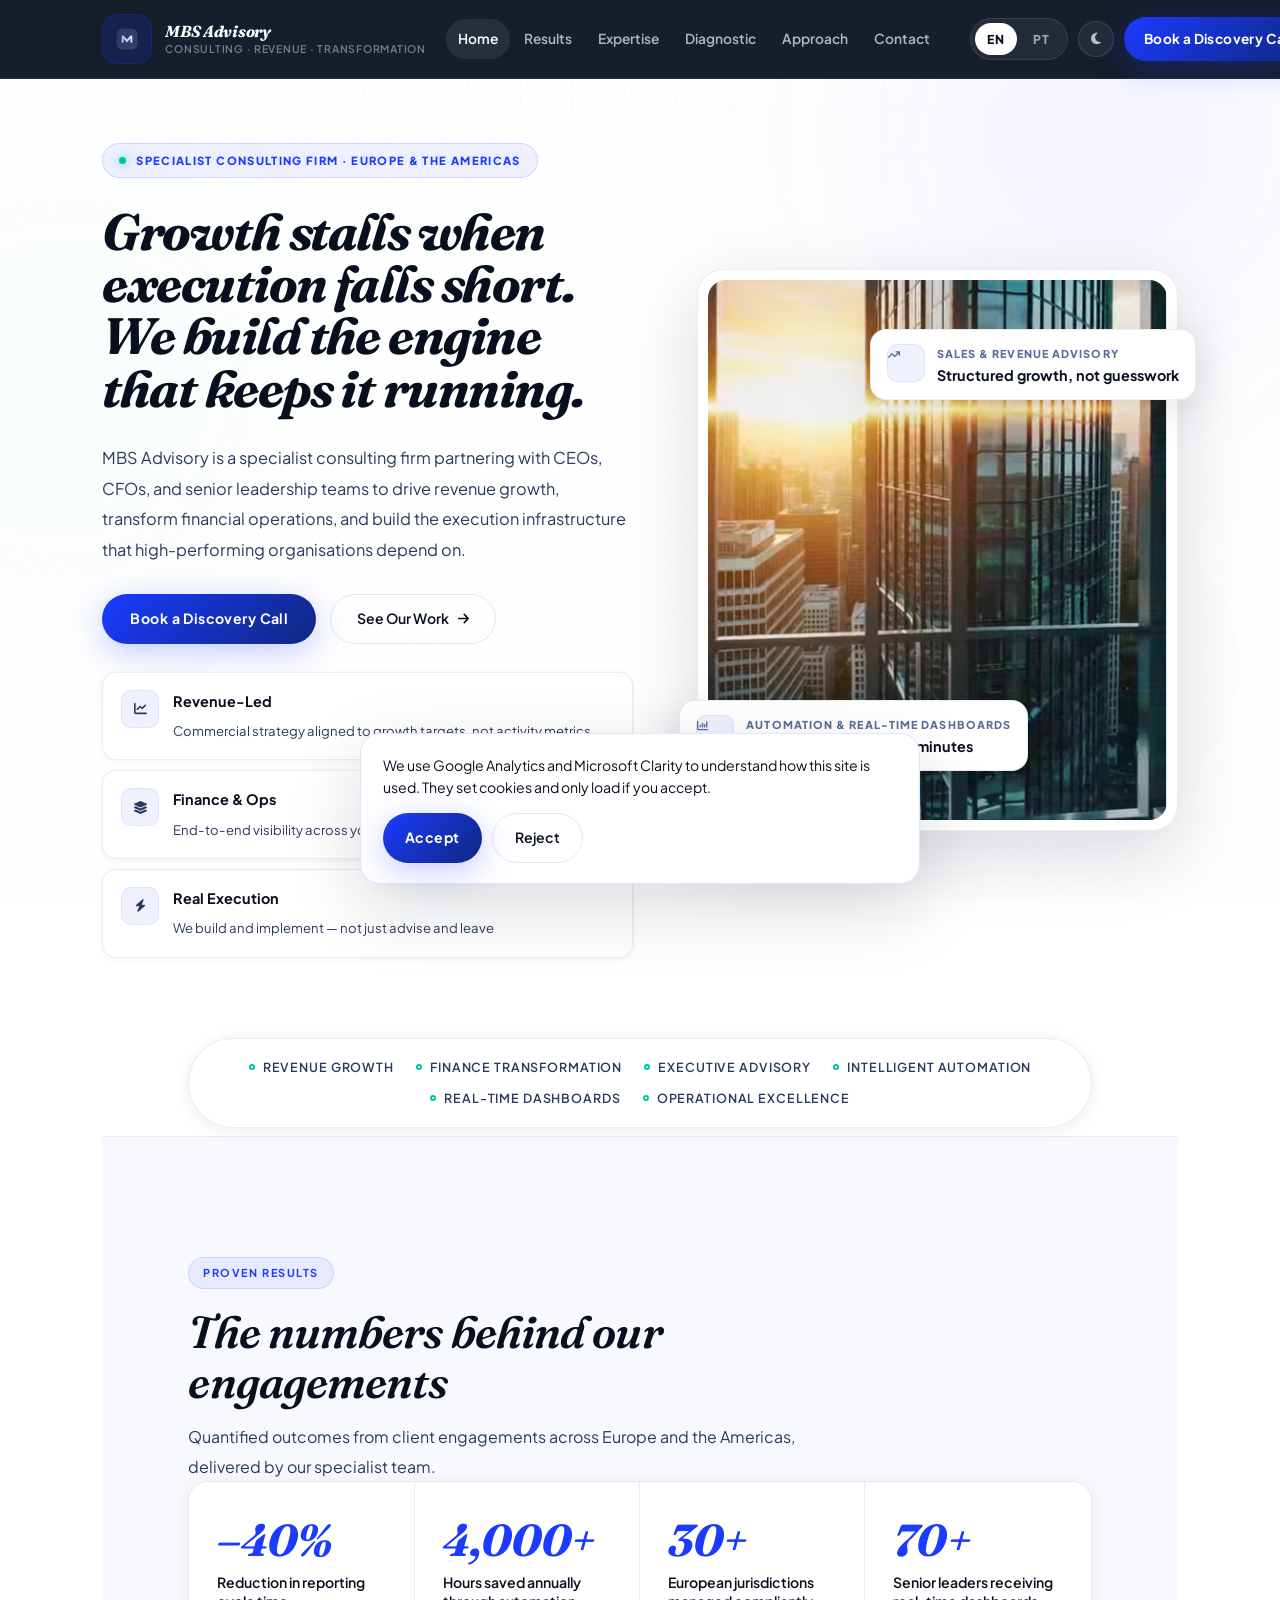
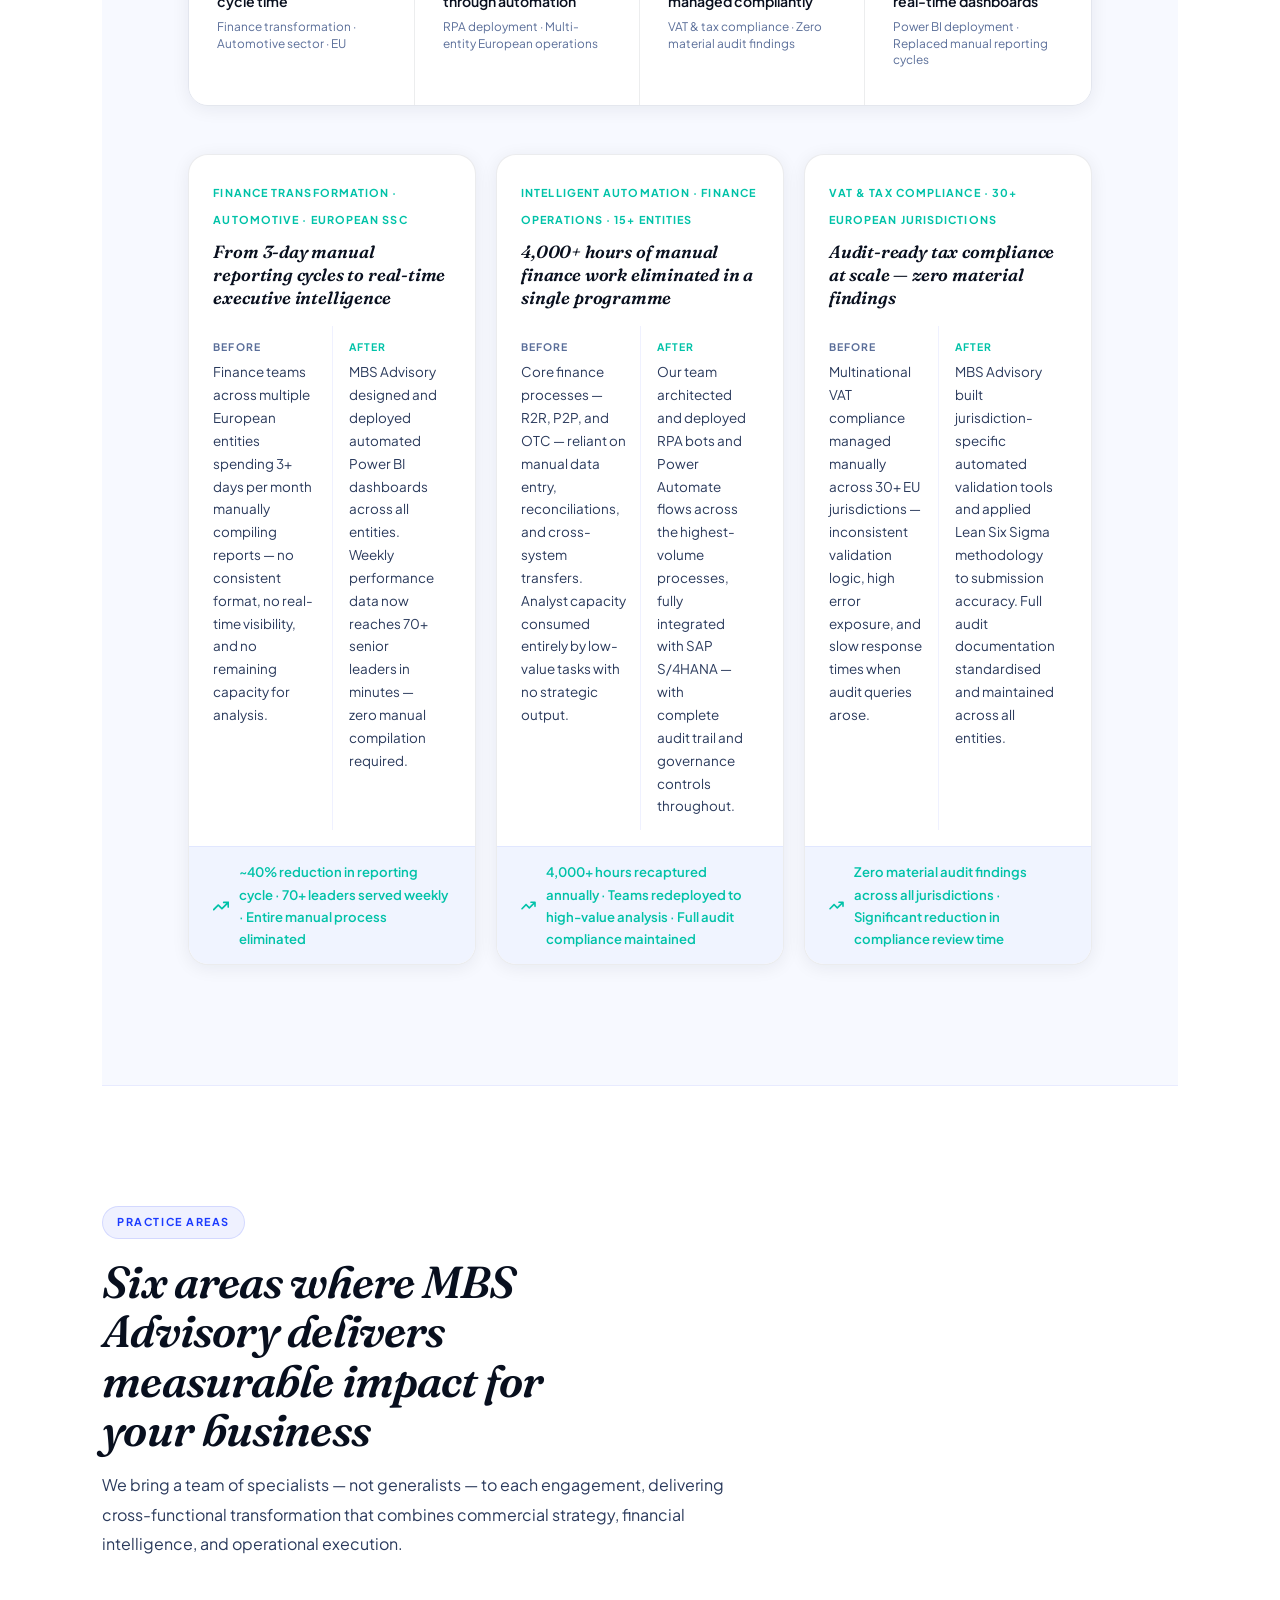
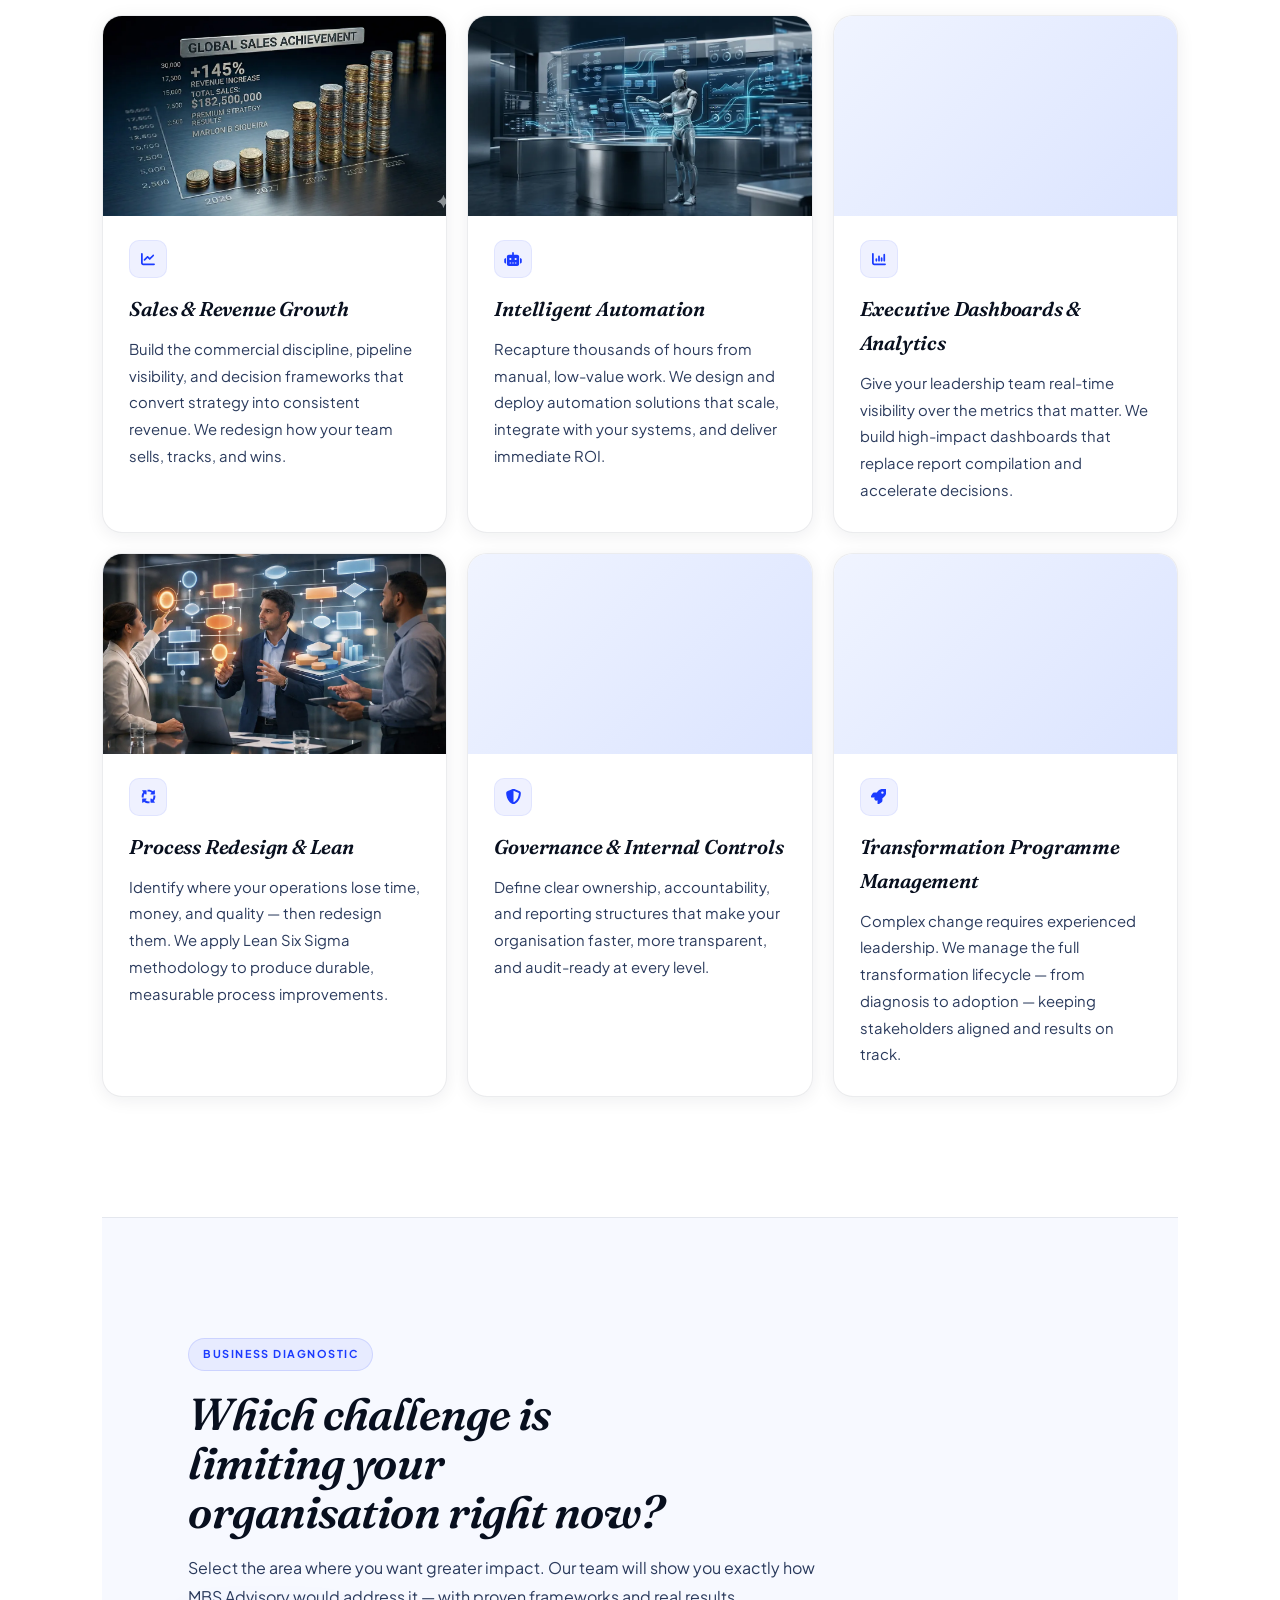
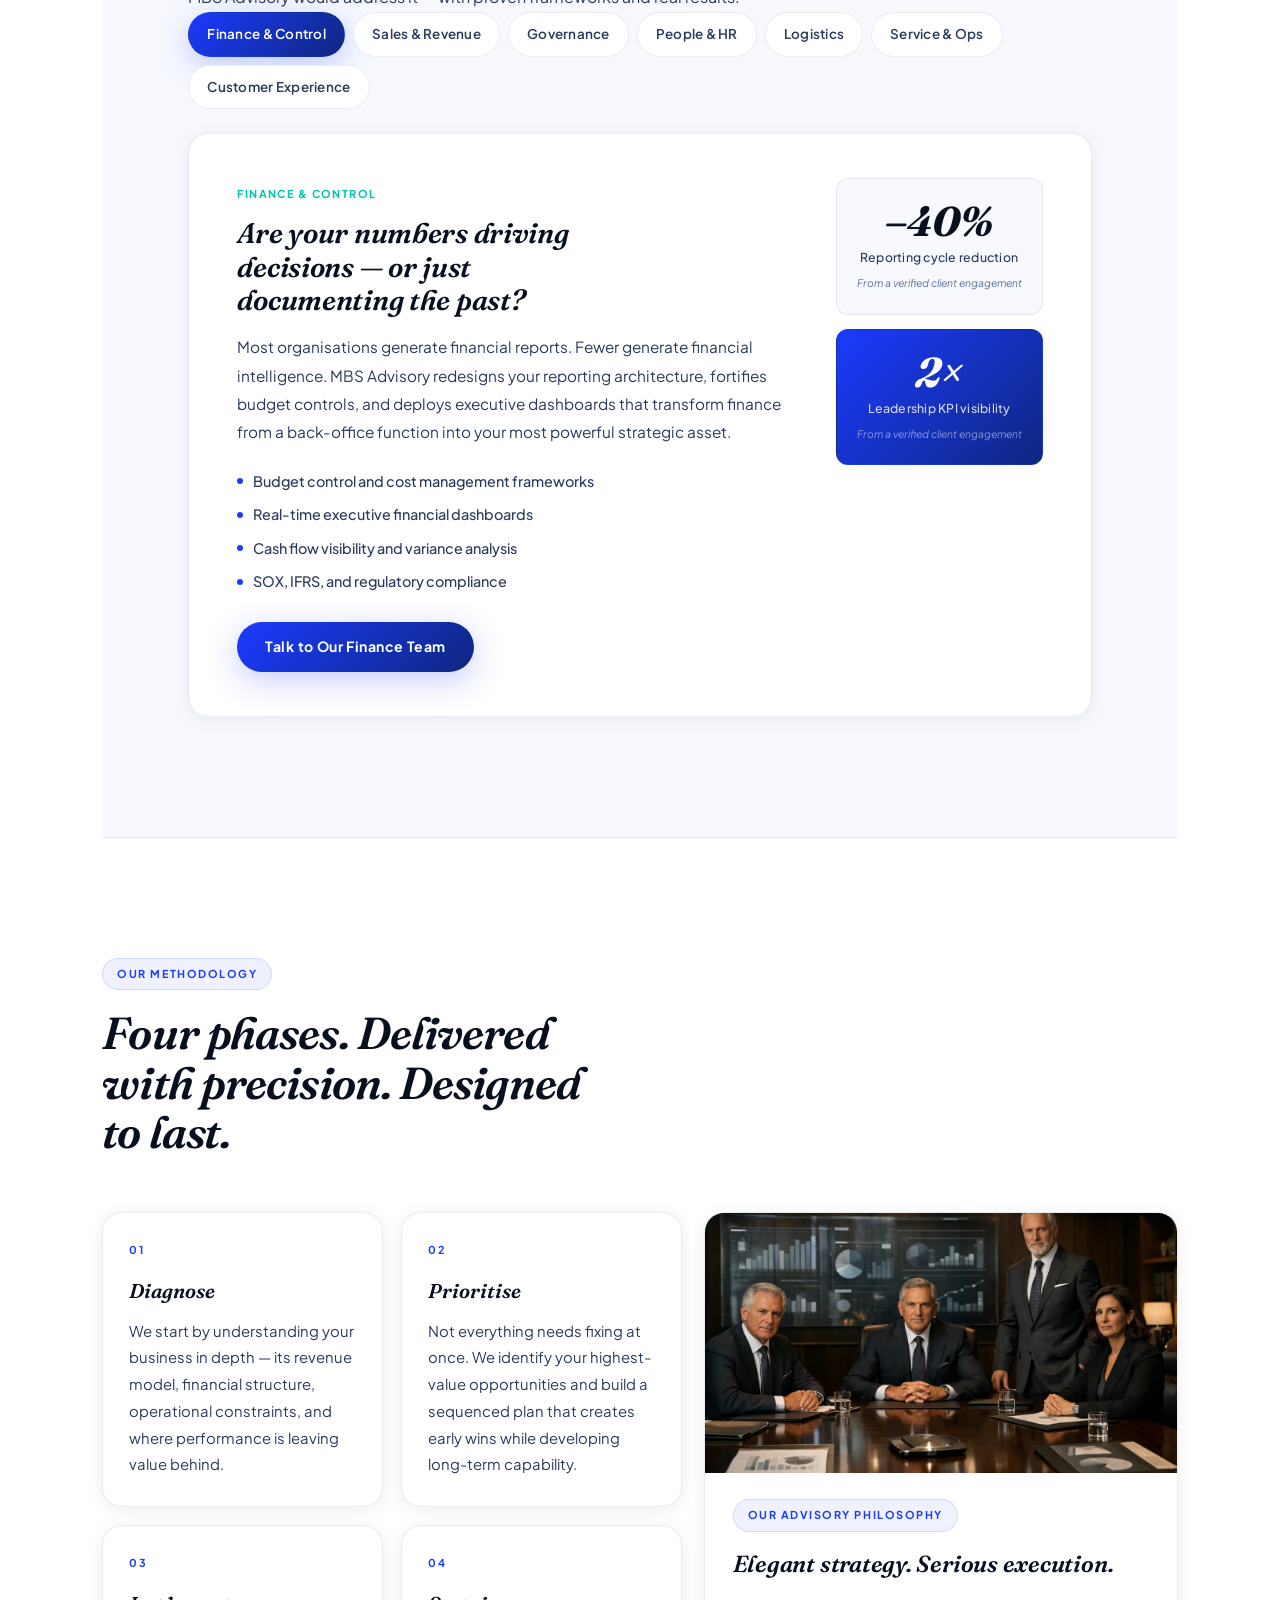
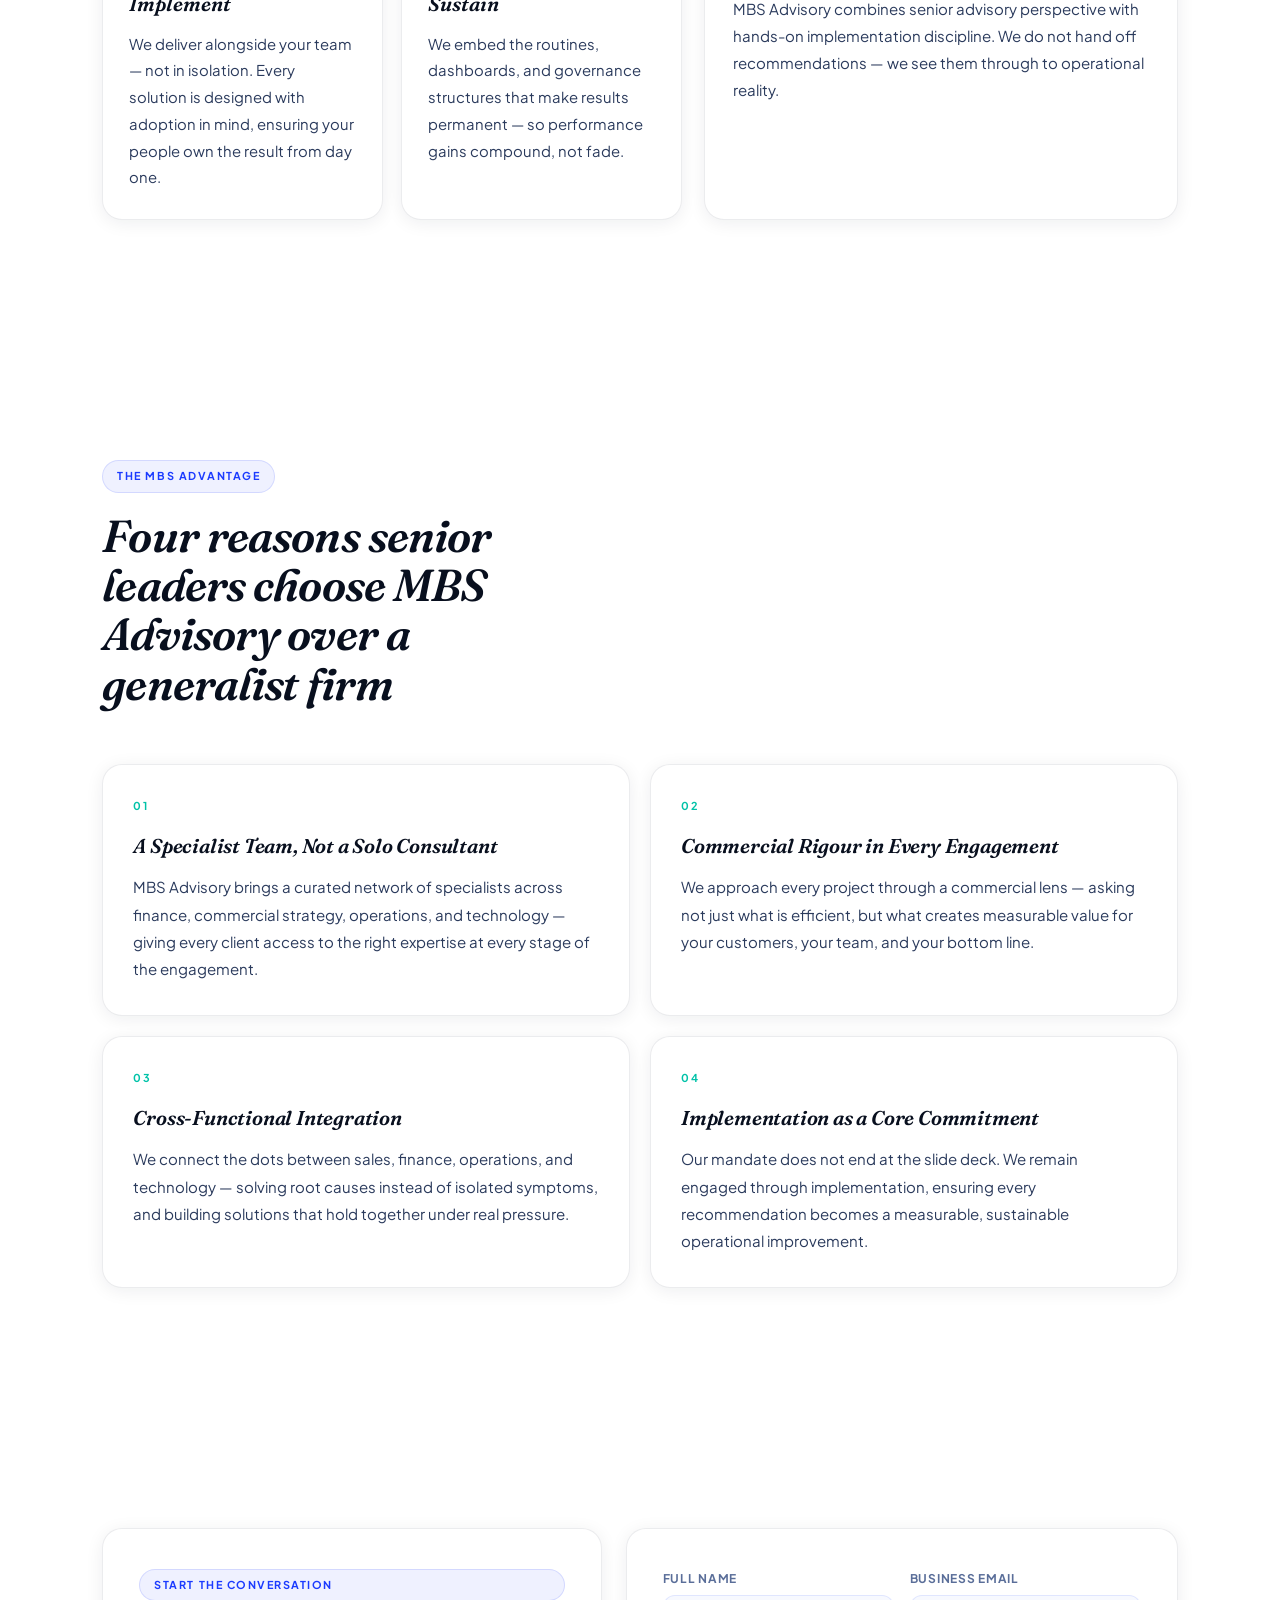
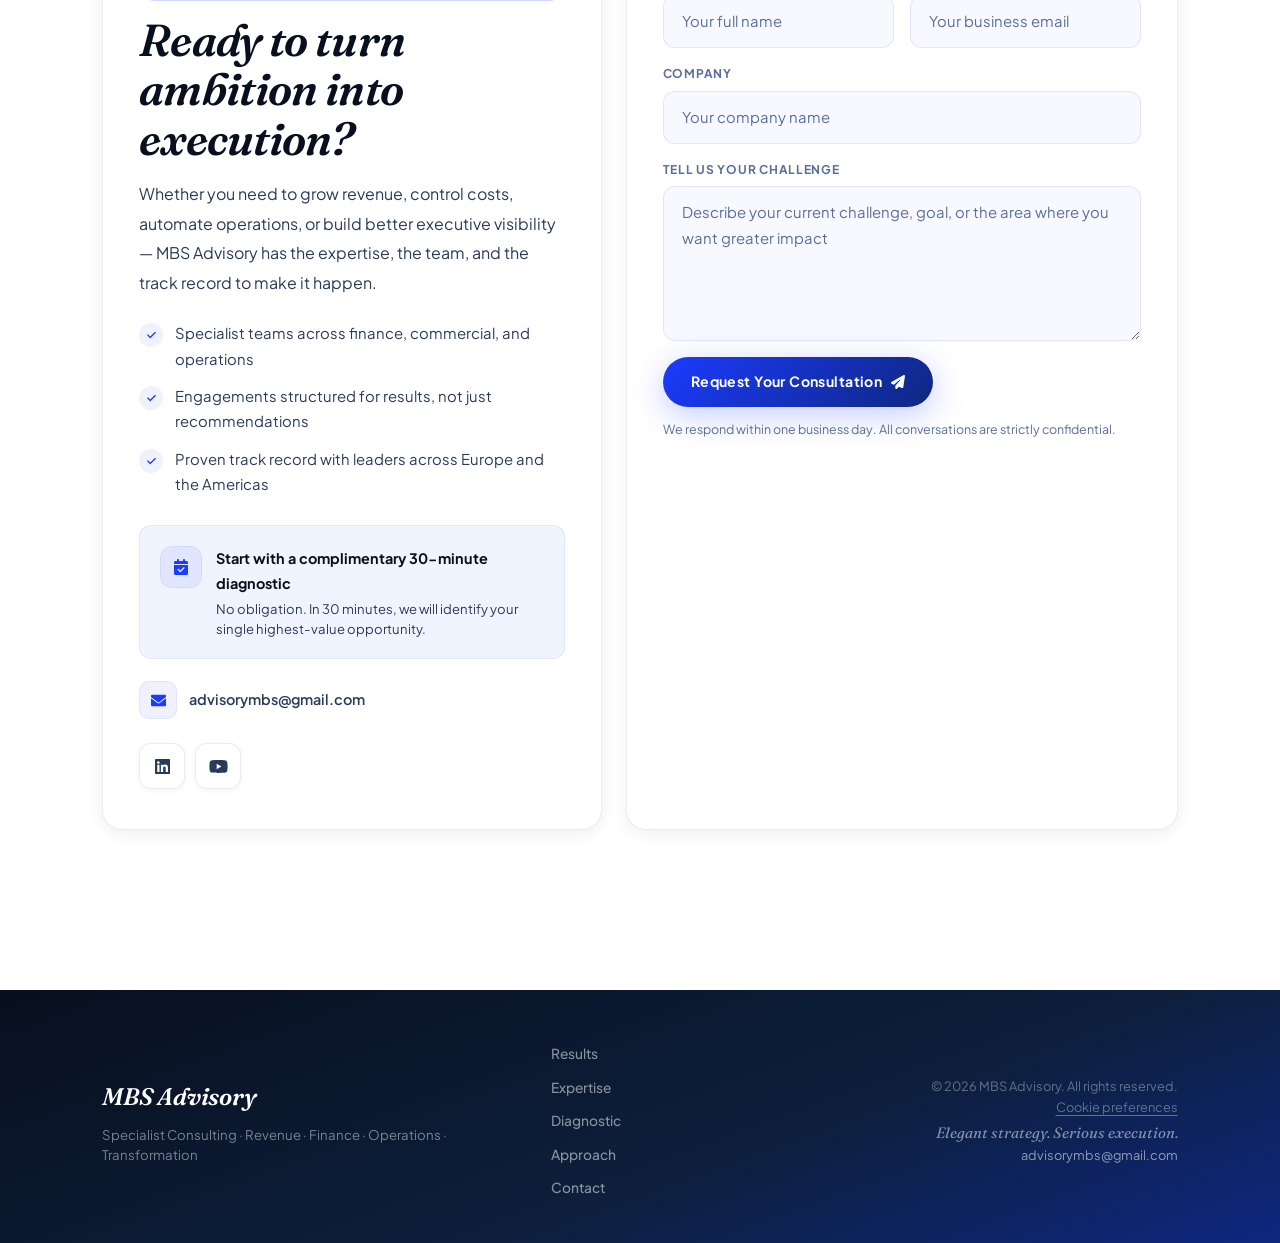
==== index.html @ 5c7e230b "Melhorias técnicas: desempenho, privacidade, SEO e acessibilidade (#1) * Technical improvements: per" ====
<!DOCTYPE html>
<html lang="en" data-theme="light" class="no-js">

<head>
    <meta charset="UTF-8">
    <meta name="viewport" content="width=device-width, initial-scale=1.0">

    <meta name="description" content="MBS Advisory is a specialist consulting firm helping CEOs and CFOs across Europe grow revenue, transform financial operations, and build execution-ready organisations. Book a complimentary 30-minute diagnostic.">
    <meta name="author" content="MBS Advisory">
    <meta name="google-site-verification" content="qwn4_DEYix7YsDItMQQ9dDPumbLgB4ycpxMP916AqSM" />

    <!-- Open Graph -->
    <meta property="og:type"        content="website">
    <meta property="og:title"       content="MBS Advisory | Specialist Consulting Firm · Revenue · Finance · Transformation">
    <meta property="og:description" content="MBS Advisory partners with senior leadership teams across Europe to drive revenue growth, transform financial operations, and build the execution discipline that high-performing organisations depend on.">
    <meta property="og:image"       content="https://marlonbsiqueira.github.io/MBS/images/og-cover.jpg">
    <meta property="og:image:width"  content="1200">
    <meta property="og:image:height" content="630">
    <meta property="og:image:alt"   content="MBS Advisory — specialist consulting in revenue, finance and transformation">
    <meta property="og:url"         content="https://marlonbsiqueira.github.io/MBS/">
    <meta property="og:site_name"   content="MBS Advisory">
    <meta property="og:locale"      content="en_GB">
    <meta property="og:locale:alternate" content="pt_PT">
    <meta name="twitter:card"       content="summary_large_image">
    <meta name="twitter:title"      content="MBS Advisory | Revenue · Finance · Transformation Consulting">
    <meta name="twitter:description" content="Specialist consulting firm partnering with CEOs and CFOs to grow revenue, transform finance, and build execution-ready organisations. Europe & the Americas.">
    <meta name="twitter:image"      content="https://marlonbsiqueira.github.io/MBS/images/og-cover.jpg">

    <title>MBS Advisory | Specialist Consulting · Revenue · Finance · Transformation</title>
    <link rel="canonical" href="https://marlonbsiqueira.github.io/MBS/">
    <link rel="alternate" hreflang="en" href="https://marlonbsiqueira.github.io/MBS/">
    <link rel="alternate" hreflang="pt" href="https://marlonbsiqueira.github.io/MBS/?lang=pt">
    <link rel="alternate" hreflang="x-default" href="https://marlonbsiqueira.github.io/MBS/">
    <link rel="icon" href="./favicon.svg" type="image/svg+xml">
    <meta name="theme-color" content="#1a2b8f">

    <!-- Apply saved theme before first paint (no light→dark flash); mark JS as available -->
    <script>
      (function () {
        var d = document.documentElement;
        d.classList.replace("no-js", "js");
        try { var t = localStorage.getItem("mbsTheme"); if (t) d.setAttribute("data-theme", t); } catch (e) {}
      })();
    </script>

    <!-- Fonts: Fraunces (display), Plus Jakarta Sans (body) — properly loaded -->
    <link rel="preconnect" href="https://fonts.googleapis.com">
    <link rel="preconnect" href="https://fonts.gstatic.com" crossorigin>
    <link href="https://fonts.googleapis.com/css2?family=Fraunces:ital,opsz,wght@0,9..144,300..700;1,9..144,300..700&family=Plus+Jakarta+Sans:wght@300..800&display=swap" rel="stylesheet">
    <link rel="stylesheet" href="./styles/icons.css">

    <link rel="stylesheet" href="./styles/styles.css">
    <link rel="stylesheet" href="./styles/header.css">
    <link rel="stylesheet" href="./styles/home.css">
    <meta name="google-site-verification" content="FbOtLDEPnFqXokpT85q3Lr8juwd14maTz7eZwRSfOSs" />
    <script type="application/ld+json">
    {
      "@context": "https://schema.org",
      "@type": "ProfessionalService",
      "name": "MBS Advisory",
      "url": "https://marlonbsiqueira.github.io/MBS/",
      "logo": "https://marlonbsiqueira.github.io/MBS/favicon.svg",
      "image": "https://marlonbsiqueira.github.io/MBS/images/og-cover.jpg",
      "description": "Specialist consulting firm helping CEOs and CFOs grow revenue, transform financial operations and build execution-ready organisations.",
      "email": "advisorymbs@gmail.com",
      "areaServed": ["Europe", "Americas"],
      "address": { "@type": "PostalAddress", "addressCountry": "PT" },
      "founder": { "@type": "Person", "name": "Marlon B. Siqueira", "sameAs": "https://www.linkedin.com/in/marlonbsiqueira/" },
      "knowsAbout": ["Revenue growth", "Finance transformation", "Intelligent automation", "Executive dashboards", "Process redesign", "Governance and internal controls", "Transformation programme management"]
    }
    </script>
</head>
<body>
    <a href="#main-content" class="skip-link" data-i18n="skip_link">Skip to main content</a>

    <div class="site-bg" aria-hidden="true">
        <span class="bg-orb orb-1"></span>
        <span class="bg-orb orb-2"></span>
        <span class="bg-orb orb-3"></span>
        <span class="bg-grid"></span>
        <span class="bg-noise"></span>
    </div>

    <!-- ═══════════ HEADER ═══════════ -->
    <header id="header">
        <nav id="navbar" aria-label="Main navigation">
            <a href="#home" class="brand" aria-label="MBS Advisory — go to homepage">
                <span class="brand-mark" aria-hidden="true">
                    <svg viewBox="0 0 64 64" fill="none" xmlns="http://www.w3.org/2000/svg">
                        <defs>
                            <linearGradient id="bG" x1="0%" y1="0%" x2="100%" y2="100%">
                                <stop offset="0%" stop-color="#93b4ff"/>
                                <stop offset="100%" stop-color="#ffffff"/>
                            </linearGradient>
                        </defs>
                        <rect x="8" y="8" width="48" height="48" rx="14" fill="url(#bG)" opacity="0.15"/>
                        <path d="M20 40V24h4l8 9 8-9h4v16h-4V30.7l-8 8.7-8-8.7V40z" fill="url(#bG)"/>
                    </svg>
                </span>
                <span class="brand-text">
                    <strong>MBS Advisory</strong>
                    <small data-i18n="brand_subtitle">Consulting · Revenue · Transformation</small>
                </span>
            </a>

            <ul id="nav_list">
                <li class="nav-item"><a href="#home"       data-i18n="nav_home">Home</a></li>
                <li class="nav-item"><a href="#results"    data-i18n="nav_results">Results</a></li>
                <li class="nav-item"><a href="#expertise"  data-i18n="nav_expertise">Expertise</a></li>
                <li class="nav-item"><a href="#diagnostic" data-i18n="nav_diagnostic">Diagnostic</a></li>
                <li class="nav-item"><a href="#approach"   data-i18n="nav_approach">Approach</a></li>
                <li class="nav-item"><a href="#contact"    data-i18n="nav_contact">Contact</a></li>
            </ul>

            <div class="nav-actions">
                <div class="language-switcher" aria-label="Language selector">
                    <button type="button" class="lang-btn active" data-lang="en">EN</button>
                    <button type="button" class="lang-btn" data-lang="pt">PT</button>
                </div>
                <button type="button" id="theme-toggle" class="theme-btn" aria-label="Toggle dark mode" data-i18n-aria-label="aria_theme">
                    <i class="fa-solid fa-moon" id="theme-icon"></i>
                </button>
                <a href="#contact" class="btn-primary nav-cta" data-i18n="nav_cta">Book a Discovery Call</a>
            </div>

            <button id="mobile_btn" type="button" aria-label="Open menu" data-i18n-aria-label="aria_menu_open" aria-expanded="false" aria-controls="mobile_menu">
                <i class="fa-solid fa-bars" aria-hidden="true"></i>
            </button>
        </nav>

        <div id="mobile_menu" aria-label="Mobile navigation">
            <ul id="mobile_nav_list">
                <li class="nav-item"><a href="#home"       data-i18n="nav_home">Home</a></li>
                <li class="nav-item"><a href="#results"    data-i18n="nav_results">Results</a></li>
                <li class="nav-item"><a href="#expertise"  data-i18n="nav_expertise">Expertise</a></li>
                <li class="nav-item"><a href="#diagnostic" data-i18n="nav_diagnostic">Diagnostic</a></li>
                <li class="nav-item"><a href="#approach"   data-i18n="nav_approach">Approach</a></li>
                <li class="nav-item"><a href="#contact"    data-i18n="nav_contact">Contact</a></li>
            </ul>
            <div class="mobile-controls">
                <div class="language-switcher">
                    <button type="button" class="lang-btn active" data-lang="en">EN</button>
                    <button type="button" class="lang-btn" data-lang="pt">PT</button>
                </div>
                <button type="button" id="theme-toggle-mobile" class="theme-btn" aria-label="Toggle dark mode" data-i18n-aria-label="aria_theme">
                    <i class="fa-solid fa-moon" id="theme-icon-mobile"></i>
                </button>
            </div>
            <a href="#contact" class="btn-primary mobile-cta" data-i18n="nav_cta">Book a Discovery Call</a>
        </div>
    </header>

    <main id="main-content">

        <!-- ═══════════ HERO ═══════════ -->
        <section id="home">
            <div id="cta" class="reveal left">
                <span class="eyebrow">
                    <span class="eyebrow-dot"></span>
                    <span data-i18n="hero_eyebrow">Specialist Consulting Firm · Europe &amp; the Americas</span>
                </span>

                <h1 class="title" data-i18n="hero_title">
                    Growth stalls when execution falls short. We build the engine that keeps it running.
                </h1>

                <p class="description" data-i18n="hero_description">
                    MBS Advisory is a specialist consulting firm partnering with CEOs, CFOs, and senior leadership teams to drive revenue growth, transform financial operations, and build the execution infrastructure that high-performing organisations depend on.
                </p>

                <div class="hero-actions">
                    <a href="#contact" class="btn-primary" data-i18n="hero_btn_primary">Book a Discovery Call</a>
                    <a href="#expertise" class="btn-ghost">
                        <span data-i18n="hero_btn_secondary">See Our Work</span>
                        <i class="fa-solid fa-arrow-right"></i>
                    </a>
                </div>

                <div class="hero-trust">
                    <div class="trust-item">
                        <span class="trust-icon"><i class="fa-solid fa-chart-line"></i></span>
                        <div>
                            <strong data-i18n="trust_1_title">Revenue-Led</strong>
                            <span data-i18n="trust_1_text">Commercial strategy aligned to growth targets, not activity metrics</span>
                        </div>
                    </div>
                    <div class="trust-item">
                        <span class="trust-icon"><i class="fa-solid fa-layer-group"></i></span>
                        <div>
                            <strong data-i18n="trust_2_title">Finance &amp; Ops</strong>
                            <span data-i18n="trust_2_text">End-to-end visibility across your numbers and processes</span>
                        </div>
                    </div>
                    <div class="trust-item">
                        <span class="trust-icon"><i class="fa-solid fa-bolt"></i></span>
                        <div>
                            <strong data-i18n="trust_3_title">Real Execution</strong>
                            <span data-i18n="trust_3_text">We build and implement — not just advise and leave</span>
                        </div>
                    </div>
                </div>
            </div>

            <div id="banner" class="reveal right">
                <div class="hero-visual-frame">
                    <video autoplay muted loop playsinline class="hero-video" poster="./images/hero-poster.webp"
                           width="480" height="854" preload="metadata" aria-hidden="true">
                        <source src="./videos/hero-video.webm" type="video/webm">
                        <source src="./videos/hero-video.mp4" type="video/mp4">
                    </video>
                </div>

                <div class="hero-floating-card card-top">
                    <span class="fc-icon"><i class="fa-solid fa-arrow-trend-up"></i></span>
                    <div>
                        <span data-i18n="floating_1_label">Sales &amp; Revenue Advisory</span>
                        <strong data-i18n="floating_1_text">Structured growth, not guesswork</strong>
                    </div>
                </div>

                <div class="hero-floating-card card-bottom">
                    <span class="fc-icon"><i class="fa-solid fa-chart-column"></i></span>
                    <div>
                        <span data-i18n="floating_2_label">Automation &amp; Real-Time Dashboards</span>
                        <strong data-i18n="floating_2_text">Your business, visible in minutes</strong>
                    </div>
                </div>
            </div>
        </section>

        <!-- ═══════════ TRUST BAR ═══════════ -->
        <div class="trust-bar reveal">
            <div class="trust-bar-inner">
                <span><i class="fa-solid fa-circle-dot"></i> <span data-i18n="bar_1">Revenue Growth</span></span>
                <span><i class="fa-solid fa-circle-dot"></i> <span data-i18n="bar_2">Finance Transformation</span></span>
                <span><i class="fa-solid fa-circle-dot"></i> <span data-i18n="bar_3">Executive Advisory</span></span>
                <span><i class="fa-solid fa-circle-dot"></i> <span data-i18n="bar_4">Intelligent Automation</span></span>
                <span><i class="fa-solid fa-circle-dot"></i> <span data-i18n="bar_5">Real-Time Dashboards</span></span>
                <span><i class="fa-solid fa-circle-dot"></i> <span data-i18n="bar_6">Operational Excellence</span></span>
            </div>
        </div>

        <!-- ═══════════ RESULTS / METRICS ═══════════ -->
        <section id="results">
            <div class="section-heading reveal">
                <span class="section-tag" data-i18n="results_tag">PROVEN RESULTS</span>
                <h2 class="section-title" data-i18n="results_title">The numbers behind our engagements</h2>
                <p class="section-description" data-i18n="results_subtitle">Quantified outcomes from client engagements across Europe and the Americas, delivered by our specialist team.</p>
            </div>

            <!-- Animated metrics row -->
            <div class="metrics-row">
                <div class="metric-block reveal">
                    <span class="metric-value" data-target="40" data-suffix="%" data-prefix="–">–40%</span>
                    <span class="metric-label" data-i18n="metric_1">Reduction in reporting cycle time</span>
                    <span class="metric-context" data-i18n="metric_1_ctx">Finance transformation · Automotive sector · EU</span>
                </div>
                <div class="metric-block reveal">
                    <span class="metric-value" data-target="4000" data-suffix="+" data-prefix="">4,000+</span>
                    <span class="metric-label" data-i18n="metric_2">Hours saved annually through automation</span>
                    <span class="metric-context" data-i18n="metric_2_ctx">RPA deployment · Multi-entity European operations</span>
                </div>
                <div class="metric-block reveal">
                    <span class="metric-value" data-target="30" data-suffix="+" data-prefix="">30+</span>
                    <span class="metric-label" data-i18n="metric_3">European jurisdictions managed compliantly</span>
                    <span class="metric-context" data-i18n="metric_3_ctx">VAT &amp; tax compliance · Zero material audit findings</span>
                </div>
                <div class="metric-block reveal">
                    <span class="metric-value" data-target="70" data-suffix="+" data-prefix="">70+</span>
                    <span class="metric-label" data-i18n="metric_4">Senior leaders receiving real-time dashboards</span>
                    <span class="metric-context" data-i18n="metric_4_ctx">Power BI deployment · Replaced manual reporting cycles</span>
                </div>
            </div>

            <!-- Case snapshots -->
            <div class="cases-grid">
                <article class="case-card reveal left">
                    <div class="case-tag-row">
                        <span class="case-sector" data-i18n="case_1_sector">Finance Transformation · Automotive · European SSC</span>
                    </div>
                    <h3 data-i18n="case_1_title">From 3-day manual reporting cycles to real-time executive intelligence</h3>
                    <div class="case-body">
                        <div class="case-col">
                            <span class="case-label" data-i18n="case_before">Before</span>
                            <p data-i18n="case_1_before">Finance teams across multiple European entities spending 3+ days per month manually compiling reports — no consistent format, no real-time visibility, and no remaining capacity for analysis.</p>
                        </div>
                        <div class="case-col case-after">
                            <span class="case-label" data-i18n="case_after">After</span>
                            <p data-i18n="case_1_after">MBS Advisory designed and deployed automated Power BI dashboards across all entities. Weekly performance data now reaches 70+ senior leaders in minutes — zero manual compilation required.</p>
                        </div>
                    </div>
                    <div class="case-result">
                        <i class="fa-solid fa-arrow-trend-up"></i>
                        <span data-i18n="case_1_result">~40% reduction in reporting cycle · 70+ leaders served weekly · Entire manual process eliminated</span>
                    </div>
                </article>

                <article class="case-card reveal">
                    <div class="case-tag-row">
                        <span class="case-sector" data-i18n="case_2_sector">Intelligent Automation · Finance Operations · 15+ Entities</span>
                    </div>
                    <h3 data-i18n="case_2_title">4,000+ hours of manual finance work eliminated in a single programme</h3>
                    <div class="case-body">
                        <div class="case-col">
                            <span class="case-label" data-i18n="case_before">Before</span>
                            <p data-i18n="case_2_before">Core finance processes — R2R, P2P, and OTC — reliant on manual data entry, reconciliations, and cross-system transfers. Analyst capacity consumed entirely by low-value tasks with no strategic output.</p>
                        </div>
                        <div class="case-col case-after">
                            <span class="case-label" data-i18n="case_after">After</span>
                            <p data-i18n="case_2_after">Our team architected and deployed RPA bots and Power Automate flows across the highest-volume processes, fully integrated with SAP S/4HANA — with complete audit trail and governance controls throughout.</p>
                        </div>
                    </div>
                    <div class="case-result">
                        <i class="fa-solid fa-arrow-trend-up"></i>
                        <span data-i18n="case_2_result">4,000+ hours recaptured annually · Teams redeployed to high-value analysis · Full audit compliance maintained</span>
                    </div>
                </article>

                <article class="case-card reveal right">
                    <div class="case-tag-row">
                        <span class="case-sector" data-i18n="case_3_sector">VAT &amp; Tax Compliance · 30+ European Jurisdictions</span>
                    </div>
                    <h3 data-i18n="case_3_title">Audit-ready tax compliance at scale — zero material findings</h3>
                    <div class="case-body">
                        <div class="case-col">
                            <span class="case-label" data-i18n="case_before">Before</span>
                            <p data-i18n="case_3_before">Multinational VAT compliance managed manually across 30+ EU jurisdictions — inconsistent validation logic, high error exposure, and slow response times when audit queries arose.</p>
                        </div>
                        <div class="case-col case-after">
                            <span class="case-label" data-i18n="case_after">After</span>
                            <p data-i18n="case_3_after">MBS Advisory built jurisdiction-specific automated validation tools and applied Lean Six Sigma methodology to submission accuracy. Full audit documentation standardised and maintained across all entities.</p>
                        </div>
                    </div>
                    <div class="case-result">
                        <i class="fa-solid fa-arrow-trend-up"></i>
                        <span data-i18n="case_3_result">Zero material audit findings across all jurisdictions · Significant reduction in compliance review time</span>
                    </div>
                </article>
            </div>
        </section>

        <!-- ═══════════ EXPERTISE ═══════════ -->
        <section id="expertise">
            <div class="section-heading reveal">
                <span class="section-tag" data-i18n="expertise_tag">PRACTICE AREAS</span>
                <h2 class="section-title" data-i18n="expertise_title">Six areas where MBS Advisory delivers measurable impact for your business</h2>
                <p class="section-description" data-i18n="expertise_description">We bring a team of specialists — not generalists — to each engagement, delivering cross-functional transformation that combines commercial strategy, financial intelligence, and operational execution.</p>
            </div>

            <div class="cards-grid">
                <article class="card image-card reveal left">
                    <div class="card-media">
                        <img src="./images/Sales.webp" alt="Sales and revenue performance consulting" loading="lazy" decoding="async" width="600" height="210">
                    </div>
                    <div class="card-body">
                        <div class="card-icon"><i class="fa-solid fa-chart-line"></i></div>
                        <h3 data-i18n="expertise_card_1_title">Sales &amp; Revenue Growth</h3>
                        <p data-i18n="expertise_card_1_text">Build the commercial discipline, pipeline visibility, and decision frameworks that convert strategy into consistent revenue. We redesign how your team sells, tracks, and wins.</p>
                    </div>
                </article>

                <article class="card image-card reveal">
                    <div class="card-media">
                        <img src="./images/Automation1.webp" alt="Business automation consulting" loading="lazy" decoding="async" width="600" height="210">
                    </div>
                    <div class="card-body">
                        <div class="card-icon"><i class="fa-solid fa-robot"></i></div>
                        <h3 data-i18n="expertise_card_2_title">Intelligent Automation</h3>
                        <p data-i18n="expertise_card_2_text">Recapture thousands of hours from manual, low-value work. We design and deploy automation solutions that scale, integrate with your systems, and deliver immediate ROI.</p>
                    </div>
                </article>

                <article class="card image-card reveal right">
                    <div class="card-media">
                        <img src="./images/Dashboards.webp" alt="Executive dashboards and analytics" loading="lazy" decoding="async" width="600" height="210">
                    </div>
                    <div class="card-body">
                        <div class="card-icon"><i class="fa-solid fa-chart-column"></i></div>
                        <h3 data-i18n="expertise_card_3_title">Executive Dashboards &amp; Analytics</h3>
                        <p data-i18n="expertise_card_3_text">Give your leadership team real-time visibility over the metrics that matter. We build high-impact dashboards that replace report compilation and accelerate decisions.</p>
                    </div>
                </article>

                <article class="card image-card reveal left">
                    <div class="card-media">
                        <img src="./images/ProcessRedesign.webp" alt="Process redesign consulting" loading="lazy" decoding="async" width="600" height="210">
                    </div>
                    <div class="card-body">
                        <div class="card-icon"><i class="fa-solid fa-arrows-spin"></i></div>
                        <h3 data-i18n="expertise_card_4_title">Process Redesign &amp; Lean</h3>
                        <p data-i18n="expertise_card_4_text">Identify where your operations lose time, money, and quality — then redesign them. We apply Lean Six Sigma methodology to produce durable, measurable process improvements.</p>
                    </div>
                </article>

                <article class="card image-card reveal">
                    <div class="card-media">
                        <img src="./images/Governance.webp" alt="Governance and control consulting" loading="lazy" decoding="async" width="600" height="210">
                    </div>
                    <div class="card-body">
                        <div class="card-icon"><i class="fa-solid fa-shield-halved"></i></div>
                        <h3 data-i18n="expertise_card_5_title">Governance &amp; Internal Controls</h3>
                        <p data-i18n="expertise_card_5_text">Define clear ownership, accountability, and reporting structures that make your organisation faster, more transparent, and audit-ready at every level.</p>
                    </div>
                </article>

                <article class="card image-card reveal right">
                    <div class="card-media">
                        <img src="./images/Transformation1.webp" alt="Transformation execution consulting" loading="lazy" decoding="async" width="600" height="210">
                    </div>
                    <div class="card-body">
                        <div class="card-icon"><i class="fa-solid fa-rocket"></i></div>
                        <h3 data-i18n="expertise_card_6_title">Transformation Programme Management</h3>
                        <p data-i18n="expertise_card_6_text">Complex change requires experienced leadership. We manage the full transformation lifecycle — from diagnosis to adoption — keeping stakeholders aligned and results on track.</p>
                    </div>
                </article>
            </div>
        </section>

        <!-- ═══════════ BUSINESS DIAGNOSTIC ═══════════ -->
        <section id="diagnostic">
            <div class="section-heading reveal">
                <span class="section-tag" data-i18n="diagnostic_tag">BUSINESS DIAGNOSTIC</span>
                <h2 class="section-title" data-i18n="diagnostic_title">Which challenge is limiting your organisation right now?</h2>
                <p class="section-description" data-i18n="diagnostic_description">Select the area where you want greater impact. Our team will show you exactly how MBS Advisory would address it — with proven frameworks and real results.</p>
            </div>

            <div class="diagnostic-shell">
                <div class="diagnostic-tabs" role="tablist" aria-label="Business area selector">
                    <button type="button" class="diag-tab active" data-target="diag-finance"    role="tab" id="tab-finance" aria-controls="diag-finance" aria-selected="true" tabindex="0"  data-i18n="diag_tab_1">Finance &amp; Control</button>
                    <button type="button" class="diag-tab"         data-target="diag-sales"     role="tab" id="tab-sales" aria-controls="diag-sales" aria-selected="false" tabindex="-1" data-i18n="diag_tab_2">Sales &amp; Revenue</button>
                    <button type="button" class="diag-tab"         data-target="diag-governance" role="tab" id="tab-governance" aria-controls="diag-governance" aria-selected="false" tabindex="-1" data-i18n="diag_tab_3">Governance</button>
                    <button type="button" class="diag-tab"         data-target="diag-hr"        role="tab" id="tab-hr" aria-controls="diag-hr" aria-selected="false" tabindex="-1" data-i18n="diag_tab_4">People &amp; HR</button>
                    <button type="button" class="diag-tab"         data-target="diag-logistics" role="tab" id="tab-logistics" aria-controls="diag-logistics" aria-selected="false" tabindex="-1" data-i18n="diag_tab_5">Logistics</button>
                    <button type="button" class="diag-tab"         data-target="diag-service"   role="tab" id="tab-service" aria-controls="diag-service" aria-selected="false" tabindex="-1" data-i18n="diag_tab_6">Service &amp; Ops</button>
                    <button type="button" class="diag-tab"         data-target="diag-customer"  role="tab" id="tab-customer" aria-controls="diag-customer" aria-selected="false" tabindex="-1" data-i18n="diag_tab_7">Customer Experience</button>
                </div>

                <div class="diagnostic-panels">

                    <div class="diag-panel active" id="diag-finance" role="tabpanel" aria-labelledby="tab-finance" tabindex="0">
                        <div class="diag-content">
                            <div class="diag-text">
                                <span class="diag-label" data-i18n="diag_tab_1">Finance &amp; Control</span>
                                <h3 data-i18n="diag_finance_title">Are your numbers driving decisions — or just documenting the past?</h3>
                                <p data-i18n="diag_finance_text">Most organisations generate financial reports. Fewer generate financial intelligence. MBS Advisory redesigns your reporting architecture, fortifies budget controls, and deploys executive dashboards that transform finance from a back-office function into your most powerful strategic asset.</p>
                                <ul class="diag-bullets">
                                    <li data-i18n="diag_finance_b1">Budget control and cost management frameworks</li>
                                    <li data-i18n="diag_finance_b2">Real-time executive financial dashboards</li>
                                    <li data-i18n="diag_finance_b3">Cash flow visibility and variance analysis</li>
                                    <li data-i18n="diag_finance_b4">SOX, IFRS, and regulatory compliance</li>
                                </ul>
                                <a href="#contact" class="btn-primary diag-cta" data-i18n="diag_cta">Talk to Our Finance Team</a>
                            </div>
                            <div class="diag-visual">
                                <div class="diag-metric-card">
                                    <span class="metric-value-sm">–40%</span>
                                    <span class="metric-label-sm" data-i18n="diag_metric_finance">Reporting cycle reduction</span>
                                    <span class="metric-src" data-i18n="metric_src">From a verified client engagement</span>
                                </div>
                                <div class="diag-metric-card accent">
                                    <span class="metric-value-sm">2×</span>
                                    <span class="metric-label-sm" data-i18n="diag_metric_finance_2">Leadership KPI visibility</span>
                                    <span class="metric-src" data-i18n="metric_src">From a verified client engagement</span>
                                </div>
                            </div>
                        </div>
                    </div>

                    <div class="diag-panel" id="diag-sales" role="tabpanel" aria-labelledby="tab-sales" tabindex="0">
                        <div class="diag-content">
                            <div class="diag-text">
                                <span class="diag-label" data-i18n="diag_tab_2">Sales &amp; Revenue</span>
                                <h3 data-i18n="diag_sales_title">Is your pipeline reflecting reality — or wishful thinking?</h3>
                                <p data-i18n="diag_sales_text">Revenue growth is a management problem before it is a sales problem. MBS Advisory brings structured commercial discipline: rigorous pipeline management, evidence-based forecasting, and the performance routines that make high-performing teams consistently outperform.</p>
                                <ul class="diag-bullets">
                                    <li data-i18n="diag_sales_b1">Pipeline accuracy and revenue forecasting</li>
                                    <li data-i18n="diag_sales_b2">Commercial performance frameworks and routines</li>
                                    <li data-i18n="diag_sales_b3">Sales team structure and incentive alignment</li>
                                    <li data-i18n="diag_sales_b4">Win/loss analysis and conversion improvement</li>
                                </ul>
                                <a href="#contact" class="btn-primary diag-cta" data-i18n="diag_cta_sales">Talk to Our Sales Team</a>
                            </div>
                            <div class="diag-visual">
                                <div class="diag-metric-card">
                                    <span class="metric-value-sm">+28%</span>
                                    <span class="metric-label-sm" data-i18n="diag_metric_sales">Revenue improvement</span>
                                    <span class="metric-src" data-i18n="metric_src">From a verified client engagement</span>
                                </div>
                                <div class="diag-metric-card accent">
                                    <span class="metric-value-sm">3×</span>
                                    <span class="metric-label-sm" data-i18n="diag_metric_sales_2">Pipeline visibility</span>
                                    <span class="metric-src" data-i18n="metric_src">From a verified client engagement</span>
                                </div>
                            </div>
                        </div>
                    </div>

                    <div class="diag-panel" id="diag-governance" role="tabpanel" aria-labelledby="tab-governance" tabindex="0">
                        <div class="diag-content">
                            <div class="diag-text">
                                <span class="diag-label" data-i18n="diag_tab_3">Governance</span>
                                <h3 data-i18n="diag_gov_title">Can every senior leader answer: who owns this, and what happens next?</h3>
                                <p data-i18n="diag_gov_text">Ambiguity is expensive. MBS Advisory designs governance frameworks that eliminate confusion, accelerate decision-making, and create accountability across every function. The result: fewer fires, faster execution, and a leadership team that operates with confidence.</p>
                                <ul class="diag-bullets">
                                    <li data-i18n="diag_gov_b1">Clear process ownership and RACI design</li>
                                    <li data-i18n="diag_gov_b2">Decision-making authority and escalation frameworks</li>
                                    <li data-i18n="diag_gov_b3">Internal controls and compliance architecture</li>
                                    <li data-i18n="diag_gov_b4">Reporting cadence and governance routines</li>
                                </ul>
                                <a href="#contact" class="btn-primary diag-cta" data-i18n="diag_cta_gov">Talk to Our Governance Team</a>
                            </div>
                            <div class="diag-visual">
                                <div class="diag-metric-card">
                                    <span class="metric-value-sm">–60%</span>
                                    <span class="metric-label-sm" data-i18n="diag_metric_gov">Process escalations</span>
                                    <span class="metric-src" data-i18n="metric_src">From a verified client engagement</span>
                                </div>
                                <div class="diag-metric-card accent">
                                    <span class="metric-value-sm">100%</span>
                                    <span class="metric-label-sm" data-i18n="diag_metric_gov_2">Process ownership defined</span>
                                    <span class="metric-src" data-i18n="metric_src">From a verified client engagement</span>
                                </div>
                            </div>
                        </div>
                    </div>

                    <div class="diag-panel" id="diag-hr" role="tabpanel" aria-labelledby="tab-hr" tabindex="0">
                        <div class="diag-content">
                            <div class="diag-text">
                                <span class="diag-label" data-i18n="diag_tab_4">People &amp; HR</span>
                                <h3 data-i18n="diag_hr_title">Are your people processes enabling high performance — or quietly draining it?</h3>
                                <p data-i18n="diag_hr_text">The most expensive inefficiency in most businesses is time: absorbed by unclear processes, manual administration, and the friction that slows everything down. MBS Advisory structures people operations so your team focuses on what creates value.</p>
                                <ul class="diag-bullets">
                                    <li data-i18n="diag_hr_b1">Performance management design and tracking</li>
                                    <li data-i18n="diag_hr_b2">Onboarding and role standardisation</li>
                                    <li data-i18n="diag_hr_b3">People analytics and HR reporting</li>
                                    <li data-i18n="diag_hr_b4">Workload design and team efficiency</li>
                                </ul>
                                <a href="#contact" class="btn-primary diag-cta" data-i18n="diag_cta_hr">Talk to Our People Team</a>
                            </div>
                            <div class="diag-visual">
                                <div class="diag-metric-card">
                                    <span class="metric-value-sm">–45%</span>
                                    <span class="metric-label-sm" data-i18n="diag_metric_hr">Admin time per person</span>
                                    <span class="metric-src" data-i18n="metric_src">From a verified client engagement</span>
                                </div>
                                <div class="diag-metric-card accent">
                                    <span class="metric-value-sm">+40%</span>
                                    <span class="metric-label-sm" data-i18n="diag_metric_hr_2">Team productivity</span>
                                    <span class="metric-src" data-i18n="metric_src">From a verified client engagement</span>
                                </div>
                            </div>
                        </div>
                    </div>

                    <div class="diag-panel" id="diag-logistics" role="tabpanel" aria-labelledby="tab-logistics" tabindex="0">
                        <div class="diag-content">
                            <div class="diag-text">
                                <span class="diag-label" data-i18n="diag_tab_5">Logistics</span>
                                <h3 data-i18n="diag_log_title">Is your supply chain a competitive advantage — or a cost centre you manage reactively?</h3>
                                <p data-i18n="diag_log_text">Logistics inefficiencies compound quietly and cost disproportionately. MBS Advisory maps your end-to-end flow, surfaces hidden waste, and redesigns your supply chain to deliver speed, cost control, and total visibility — applying Lean principles with operational precision.</p>
                                <ul class="diag-bullets">
                                    <li data-i18n="diag_log_b1">End-to-end supply chain mapping and redesign</li>
                                    <li data-i18n="diag_log_b2">Lead time reduction and cost optimisation</li>
                                    <li data-i18n="diag_log_b3">Inventory management and flow design</li>
                                    <li data-i18n="diag_log_b4">Logistics performance KPIs and dashboards</li>
                                </ul>
                                <a href="#contact" class="btn-primary diag-cta" data-i18n="diag_cta_log">Talk to Our Operations Team</a>
                            </div>
                            <div class="diag-visual">
                                <div class="diag-metric-card">
                                    <span class="metric-value-sm">–22%</span>
                                    <span class="metric-label-sm" data-i18n="diag_metric_log">Logistics cost</span>
                                    <span class="metric-src" data-i18n="metric_src">From a verified client engagement</span>
                                </div>
                                <div class="diag-metric-card accent">
                                    <span class="metric-value-sm">–38%</span>
                                    <span class="metric-label-sm" data-i18n="diag_metric_log_2">Lead time</span>
                                    <span class="metric-src" data-i18n="metric_src">From a verified client engagement</span>
                                </div>
                            </div>
                        </div>
                    </div>

                    <div class="diag-panel" id="diag-service" role="tabpanel" aria-labelledby="tab-service" tabindex="0">
                        <div class="diag-content">
                            <div class="diag-text">
                                <span class="diag-label" data-i18n="diag_tab_6">Service &amp; Operations</span>
                                <h3 data-i18n="diag_svc_title">Are your service operations scalable — or straining under growth?</h3>
                                <p data-i18n="diag_svc_text">Scaling a business exposes every operational weakness. MBS Advisory redesigns your service delivery model, eliminates the manual work that should not exist, and builds the management systems that make consistent quality possible — at any volume.</p>
                                <ul class="diag-bullets">
                                    <li data-i18n="diag_svc_b1">Service delivery model redesign</li>
                                    <li data-i18n="diag_svc_b2">Workflow automation and digital integration</li>
                                    <li data-i18n="diag_svc_b3">Operational KPI frameworks and reporting</li>
                                    <li data-i18n="diag_svc_b4">Standard operating procedures and quality control</li>
                                </ul>
                                <a href="#contact" class="btn-primary diag-cta" data-i18n="diag_cta_svc">Talk to Our Operations Team</a>
                            </div>
                            <div class="diag-visual">
                                <div class="diag-metric-card">
                                    <span class="metric-value-sm">–50%</span>
                                    <span class="metric-label-sm" data-i18n="diag_metric_svc">Manual task volume</span>
                                    <span class="metric-src" data-i18n="metric_src">From a verified client engagement</span>
                                </div>
                                <div class="diag-metric-card accent">
                                    <span class="metric-value-sm">+35%</span>
                                    <span class="metric-label-sm" data-i18n="diag_metric_svc_2">Delivery speed</span>
                                    <span class="metric-src" data-i18n="metric_src">From a verified client engagement</span>
                                </div>
                            </div>
                        </div>
                    </div>

                    <div class="diag-panel" id="diag-customer" role="tabpanel" aria-labelledby="tab-customer" tabindex="0">
                        <div class="diag-content">
                            <div class="diag-text">
                                <span class="diag-label" data-i18n="diag_tab_7">Customer Experience</span>
                                <h3 data-i18n="diag_cx_title">Is your customer experience generating loyalty — or churning it quietly?</h3>
                                <p data-i18n="diag_cx_text">Every touchpoint is either building your brand or eroding it. MBS Advisory maps your customer journey in full, identifies where friction turns into attrition, and redesigns interactions to create the loyalty that drives referrals, retention, and revenue.</p>
                                <ul class="diag-bullets">
                                    <li data-i18n="diag_cx_b1">End-to-end customer journey mapping</li>
                                    <li data-i18n="diag_cx_b2">Friction analysis and touchpoint redesign</li>
                                    <li data-i18n="diag_cx_b3">NPS, CSAT, and satisfaction framework design</li>
                                    <li data-i18n="diag_cx_b4">Retention, loyalty, and re-engagement programmes</li>
                                </ul>
                                <a href="#contact" class="btn-primary diag-cta" data-i18n="diag_cta_cx">Talk to Our CX Team</a>
                            </div>
                            <div class="diag-visual">
                                <div class="diag-metric-card">
                                    <span class="metric-value-sm">+52%</span>
                                    <span class="metric-label-sm" data-i18n="diag_metric_cx">Customer satisfaction</span>
                                    <span class="metric-src" data-i18n="metric_src">From a verified client engagement</span>
                                </div>
                                <div class="diag-metric-card accent">
                                    <span class="metric-value-sm">–30%</span>
                                    <span class="metric-label-sm" data-i18n="diag_metric_cx_2">Churn rate</span>
                                    <span class="metric-src" data-i18n="metric_src">From a verified client engagement</span>
                                </div>
                            </div>
                        </div>
                    </div>

                </div>
            </div>
        </section>

        <!-- ═══════════ APPROACH ═══════════ -->
        <section id="approach">
            <div class="section-heading reveal">
                <span class="section-tag" data-i18n="approach_tag">OUR METHODOLOGY</span>
                <h2 class="section-title" data-i18n="approach_title">Four phases. Delivered with precision. Designed to last.</h2>
            </div>

            <div class="approach-shell">
                <div class="approach-steps">
                    <div class="step reveal left">
                        <span class="step-number">01</span>
                        <h3 data-i18n="step_1_title">Diagnose</h3>
                        <p data-i18n="step_1_text">We start by understanding your business in depth — its revenue model, financial structure, operational constraints, and where performance is leaving value behind.</p>
                    </div>
                    <div class="step reveal">
                        <span class="step-number">02</span>
                        <h3 data-i18n="step_2_title">Prioritise</h3>
                        <p data-i18n="step_2_text">Not everything needs fixing at once. We identify your highest-value opportunities and build a sequenced plan that creates early wins while developing long-term capability.</p>
                    </div>
                    <div class="step reveal left">
                        <span class="step-number">03</span>
                        <h3 data-i18n="step_3_title">Implement</h3>
                        <p data-i18n="step_3_text">We deliver alongside your team — not in isolation. Every solution is designed with adoption in mind, ensuring your people own the result from day one.</p>
                    </div>
                    <div class="step reveal">
                        <span class="step-number">04</span>
                        <h3 data-i18n="step_4_title">Sustain</h3>
                        <p data-i18n="step_4_text">We embed the routines, dashboards, and governance structures that make results permanent — so performance gains compound, not fade.</p>
                    </div>
                </div>

                <div class="approach-panel reveal right">
                    <div class="approach-panel-img-wrap">
                        <img src="./images/Elegant.webp" alt="Elegant strategy and serious execution" loading="lazy" width="600" height="280">
                    </div>
                    <div class="approach-panel-content">
                        <span class="section-tag" data-i18n="approach_panel_label">Our Advisory Philosophy</span>
                        <h3 data-i18n="approach_panel_title">Elegant strategy. Serious execution.</h3>
                        <p data-i18n="approach_panel_text">MBS Advisory combines senior advisory perspective with hands-on implementation discipline. We do not hand off recommendations — we see them through to operational reality.</p>
                    </div>
                </div>
            </div>
        </section>

        <!-- ═══════════ WHY MBS ═══════════ -->
        <section id="insights">
            <div class="section-heading reveal">
                <span class="section-tag" data-i18n="insights_tag">THE MBS ADVANTAGE</span>
                <h2 class="section-title" data-i18n="insights_title">Four reasons senior leaders choose MBS Advisory over a generalist firm</h2>
            </div>

            <div class="results-grid">
                <div class="result-box reveal left">
                    <div class="result-number">01</div>
                    <h3 data-i18n="result_1_title">A Specialist Team, Not a Solo Consultant</h3>
                    <p data-i18n="result_1_text">MBS Advisory brings a curated network of specialists across finance, commercial strategy, operations, and technology — giving every client access to the right expertise at every stage of the engagement.</p>
                </div>
                <div class="result-box reveal">
                    <div class="result-number">02</div>
                    <h3 data-i18n="result_2_title">Commercial Rigour in Every Engagement</h3>
                    <p data-i18n="result_2_text">We approach every project through a commercial lens — asking not just what is efficient, but what creates measurable value for your customers, your team, and your bottom line.</p>
                </div>
                <div class="result-box reveal right">
                    <div class="result-number">03</div>
                    <h3 data-i18n="result_3_title">Cross-Functional Integration</h3>
                    <p data-i18n="result_3_text">We connect the dots between sales, finance, operations, and technology — solving root causes instead of isolated symptoms, and building solutions that hold together under real pressure.</p>
                </div>
                <div class="result-box reveal left">
                    <div class="result-number">04</div>
                    <h3 data-i18n="result_4_title">Implementation as a Core Commitment</h3>
                    <p data-i18n="result_4_text">Our mandate does not end at the slide deck. We remain engaged through implementation, ensuring every recommendation becomes a measurable, sustainable operational improvement.</p>
                </div>
            </div>
        </section>

        <!-- ═══════════ CONTACT ═══════════ -->
        <section id="contact" class="contact-section">
            <div class="contact-layout">
                <div class="contact-copy reveal left">
                    <span class="section-tag" data-i18n="contact_tag">START THE CONVERSATION</span>
                    <h2 class="section-title" data-i18n="contact_title">Ready to turn ambition into execution?</h2>
                    <p class="section-description" data-i18n="contact_description">Whether you need to grow revenue, control costs, automate operations, or build better executive visibility — MBS Advisory has the expertise, the team, and the track record to make it happen.</p>

                    <div class="contact-points">
                        <div class="contact-point">
                            <span class="cp-icon"><i class="fa-solid fa-check"></i></span>
                            <span data-i18n="contact_point_1">Specialist teams across finance, commercial, and operations</span>
                        </div>
                        <div class="contact-point">
                            <span class="cp-icon"><i class="fa-solid fa-check"></i></span>
                            <span data-i18n="contact_point_2">Engagements structured for results, not just recommendations</span>
                        </div>
                        <div class="contact-point">
                            <span class="cp-icon"><i class="fa-solid fa-check"></i></span>
                            <span data-i18n="contact_point_3">Proven track record with leaders across Europe and the Americas</span>
                        </div>
                    </div>

                    <!-- Micro-CTA: lower commitment entry -->
                    <div class="micro-cta-box">
                        <div class="micro-cta-icon"><i class="fa-solid fa-calendar-check"></i></div>
                        <div>
                            <strong data-i18n="micro_cta_title">Start with a complimentary 30-minute diagnostic</strong>
                            <p data-i18n="micro_cta_text">No obligation. In 30 minutes, we will identify your single highest-value opportunity.</p>
                        </div>
                    </div>

                    <a href="mailto:advisorymbs@gmail.com" class="contact-email-link" aria-label="Send us an email">
                        <span class="cp-icon"><i class="fa-solid fa-envelope"></i></span>
                        <span data-i18n="contact_email_label">advisorymbs@gmail.com</span>
                    </a>

                    <div class="contact-social">
                        <a href="https://www.linkedin.com/in/marlonbsiqueira/" target="_blank" rel="noopener noreferrer" aria-label="LinkedIn">
                            <i class="fa-brands fa-linkedin"></i>
                        </a>
                        <a href="https://www.youtube.com/@marlonbsiqueira468" target="_blank" rel="noopener noreferrer" aria-label="YouTube">
                            <i class="fa-brands fa-youtube"></i>
                        </a>
                    </div>
                </div>

                <form action="https://formsubmit.co/advisorymbs@gmail.com" method="POST" class="contact-form reveal right" id="contact-form">
                    <input type="hidden" name="_captcha" value="false">
                    <input type="hidden" name="_subject" value="New consultation request - MBS Advisory">
                    <input type="hidden" name="_next" value="https://marlonbsiqueira.github.io/MBS/#contact">
                    <!-- spam trap: real visitors never see or fill this -->
                    <input type="text" name="_honey" tabindex="-1" autocomplete="off" aria-hidden="true" style="position:absolute;left:-9999px">

                    <div class="form-row">
                        <div class="form-field">
                            <label for="cf-name" data-i18n="form_name_label">Full Name</label>
                            <input type="text" id="cf-name" name="name" required autocomplete="name" data-i18n-placeholder="form_name" placeholder="Your full name">
                        </div>
                        <div class="form-field">
                            <label for="cf-email" data-i18n="form_email_label">Business Email</label>
                            <input type="email" id="cf-email" name="email" required autocomplete="email" data-i18n-placeholder="form_email" placeholder="Your business email">
                        </div>
                    </div>
                    <div class="form-field">
                        <label for="cf-company" data-i18n="form_company_label">Company</label>
                        <input type="text" id="cf-company" name="company" data-i18n-placeholder="form_company" placeholder="Your company name">
                    </div>
                    <div class="form-field">
                        <label for="cf-message" data-i18n="form_message_label">Tell Us Your Challenge</label>
                        <textarea id="cf-message" name="message" rows="5" required data-i18n-placeholder="form_message" placeholder="Describe your current challenge, goal, or the area where you want greater impact"></textarea>
                    </div>
                    <button type="submit" class="btn-primary">
                        <span data-i18n="form_button">Request Your Consultation</span>
                        <i class="fa-solid fa-paper-plane"></i>
                    </button>
                    <p class="form-note" data-i18n="form_note">We respond within one business day. All conversations are strictly confidential.</p>
                    <p class="form-status" role="status" aria-live="polite" hidden></p>
                </form>
            </div>
        </section>

    </main>

    <footer>
        <div class="footer-inner">
            <div class="footer-brand">
                <span class="footer-logo">MBS Advisory</span>
                <p data-i18n="footer_text_1">Specialist Consulting · Revenue · Finance · Operations · Transformation</p>
            </div>
            <div class="footer-links">
                <a href="#results"    data-i18n="nav_results">Results</a>
                <a href="#expertise"  data-i18n="nav_expertise">Expertise</a>
                <a href="#diagnostic" data-i18n="nav_diagnostic">Diagnostic</a>
                <a href="#approach"   data-i18n="nav_approach">Approach</a>
                <a href="#contact"    data-i18n="nav_contact">Contact</a>
            </div>
            <div class="footer-meta">
                <p>© <span id="footer-year">2026</span> MBS Advisory. <span data-i18n="footer_rights">All rights reserved.</span></p>
                <p><button type="button" class="footer-cookie-link" id="cookie-settings" data-i18n="cookie_settings">Cookie preferences</button></p>
                <p class="footer-tagline" data-i18n="footer_text_3">Elegant strategy. Serious execution.</p>
                <p class="footer-email"><a href="mailto:advisorymbs@gmail.com">advisorymbs@gmail.com</a></p>
            </div>
        </div>
    </footer>

    <script src="./javascript/script.js" defer></script>
</body>
</html>
---- styles/icons.css ----
/* Inline SVG icons (Font Awesome Free 6.5.0, CC BY 4.0 — fontawesome.com/license/free).
   Replaces the full Font Awesome CDN stylesheet + webfonts with only the icons used.
   To add an icon: copy its SVG path from fontawesome.com into a new rule below. */
.fa-solid, .fa-brands {
    display: inline-block; height: 1em; width: 1em; vertical-align: -0.125em;
    background-color: currentColor;
    -webkit-mask: var(--icon) center / contain no-repeat;
    mask: var(--icon) center / contain no-repeat;
}
.fa-arrow-right { width: 0.875em; --icon: url('data:image/svg+xml,%3Csvg xmlns="http://www.w3.org/2000/svg" viewBox="0 0 448 512"%3E%3Cpath d="M438.6 278.6c12.5-12.5 12.5-32.8 0-45.3l-160-160c-12.5-12.5-32.8-12.5-45.3 0s-12.5 32.8 0 45.3L338.8 224 32 224c-17.7 0-32 14.3-32 32s14.3 32 32 32l306.7 0L233.4 393.4c-12.5 12.5-12.5 32.8 0 45.3s32.8 12.5 45.3 0l160-160z"/%3E%3C/svg%3E'); }
.fa-arrow-trend-up { width: 1.125em; --icon: url('data:image/svg+xml,%3Csvg xmlns="http://www.w3.org/2000/svg" viewBox="0 0 576 512"%3E%3Cpath d="M384 160c-17.7 0-32-14.3-32-32s14.3-32 32-32H544c17.7 0 32 14.3 32 32V288c0 17.7-14.3 32-32 32s-32-14.3-32-32V205.3L342.6 374.6c-12.5 12.5-32.8 12.5-45.3 0L192 269.3 54.6 406.6c-12.5 12.5-32.8 12.5-45.3 0s-12.5-32.8 0-45.3l160-160c12.5-12.5 32.8-12.5 45.3 0L320 306.7 466.7 160H384z"/%3E%3C/svg%3E'); }
.fa-arrows-spin { width: 1.0em; --icon: url('data:image/svg+xml,%3Csvg xmlns="http://www.w3.org/2000/svg" viewBox="0 0 512 512"%3E%3Cpath d="M256 96c38.4 0 73.7 13.5 101.3 36.1l-32.6 32.6c-4.6 4.6-5.9 11.5-3.5 17.4s8.3 9.9 14.8 9.9H448c8.8 0 16-7.2 16-16V64c0-6.5-3.9-12.3-9.9-14.8s-12.9-1.1-17.4 3.5l-34 34C363.4 52.6 312.1 32 256 32c-10.9 0-21.5 .8-32 2.3V99.2c10.3-2.1 21-3.2 32-3.2zM132.1 154.7l32.6 32.6c4.6 4.6 11.5 5.9 17.4 3.5s9.9-8.3 9.9-14.8V64c0-8.8-7.2-16-16-16H64c-6.5 0-12.3 3.9-14.8 9.9s-1.1 12.9 3.5 17.4l34 34C52.6 148.6 32 199.9 32 256c0 10.9 .8 21.5 2.3 32H99.2c-2.1-10.3-3.2-21-3.2-32c0-38.4 13.5-73.7 36.1-101.3zM477.7 224H412.8c2.1 10.3 3.2 21 3.2 32c0 38.4-13.5 73.7-36.1 101.3l-32.6-32.6c-4.6-4.6-11.5-5.9-17.4-3.5s-9.9 8.3-9.9 14.8V448c0 8.8 7.2 16 16 16H448c6.5 0 12.3-3.9 14.8-9.9s1.1-12.9-3.5-17.4l-34-34C459.4 363.4 480 312.1 480 256c0-10.9-.8-21.5-2.3-32zM256 416c-38.4 0-73.7-13.5-101.3-36.1l32.6-32.6c4.6-4.6 5.9-11.5 3.5-17.4s-8.3-9.9-14.8-9.9H64c-8.8 0-16 7.2-16 16l0 112c0 6.5 3.9 12.3 9.9 14.8s12.9 1.1 17.4-3.5l34-34C148.6 459.4 199.9 480 256 480c10.9 0 21.5-.8 32-2.3V412.8c-10.3 2.1-21 3.2-32 3.2z"/%3E%3C/svg%3E'); }
.fa-bars { width: 0.875em; --icon: url('data:image/svg+xml,%3Csvg xmlns="http://www.w3.org/2000/svg" viewBox="0 0 448 512"%3E%3Cpath d="M0 96C0 78.3 14.3 64 32 64H416c17.7 0 32 14.3 32 32s-14.3 32-32 32H32C14.3 128 0 113.7 0 96zM0 256c0-17.7 14.3-32 32-32H416c17.7 0 32 14.3 32 32s-14.3 32-32 32H32c-17.7 0-32-14.3-32-32zM448 416c0 17.7-14.3 32-32 32H32c-17.7 0-32-14.3-32-32s14.3-32 32-32H416c17.7 0 32 14.3 32 32z"/%3E%3C/svg%3E'); }
.fa-bolt { width: 0.875em; --icon: url('data:image/svg+xml,%3Csvg xmlns="http://www.w3.org/2000/svg" viewBox="0 0 448 512"%3E%3Cpath d="M349.4 44.6c5.9-13.7 1.5-29.7-10.6-38.5s-28.6-8-39.9 1.8l-256 224c-10 8.8-13.6 22.9-8.9 35.3S50.7 288 64 288H175.5L98.6 467.4c-5.9 13.7-1.5 29.7 10.6 38.5s28.6 8 39.9-1.8l256-224c10-8.8 13.6-22.9 8.9-35.3s-16.6-20.7-30-20.7H272.5L349.4 44.6z"/%3E%3C/svg%3E'); }
.fa-calendar-check { width: 0.875em; --icon: url('data:image/svg+xml,%3Csvg xmlns="http://www.w3.org/2000/svg" viewBox="0 0 448 512"%3E%3Cpath d="M128 0c17.7 0 32 14.3 32 32V64H288V32c0-17.7 14.3-32 32-32s32 14.3 32 32V64h48c26.5 0 48 21.5 48 48v48H0V112C0 85.5 21.5 64 48 64H96V32c0-17.7 14.3-32 32-32zM0 192H448V464c0 26.5-21.5 48-48 48H48c-26.5 0-48-21.5-48-48V192zM329 305c9.4-9.4 9.4-24.6 0-33.9s-24.6-9.4-33.9 0l-95 95-47-47c-9.4-9.4-24.6-9.4-33.9 0s-9.4 24.6 0 33.9l64 64c9.4 9.4 24.6 9.4 33.9 0L329 305z"/%3E%3C/svg%3E'); }
.fa-chart-column { width: 1.0em; --icon: url('data:image/svg+xml,%3Csvg xmlns="http://www.w3.org/2000/svg" viewBox="0 0 512 512"%3E%3Cpath d="M32 32c17.7 0 32 14.3 32 32V400c0 8.8 7.2 16 16 16H480c17.7 0 32 14.3 32 32s-14.3 32-32 32H80c-44.2 0-80-35.8-80-80V64C0 46.3 14.3 32 32 32zM160 224c17.7 0 32 14.3 32 32v64c0 17.7-14.3 32-32 32s-32-14.3-32-32V256c0-17.7 14.3-32 32-32zm128-64V320c0 17.7-14.3 32-32 32s-32-14.3-32-32V160c0-17.7 14.3-32 32-32s32 14.3 32 32zm64 32c17.7 0 32 14.3 32 32v96c0 17.7-14.3 32-32 32s-32-14.3-32-32V224c0-17.7 14.3-32 32-32zM480 96V320c0 17.7-14.3 32-32 32s-32-14.3-32-32V96c0-17.7 14.3-32 32-32s32 14.3 32 32z"/%3E%3C/svg%3E'); }
.fa-chart-line { width: 1.0em; --icon: url('data:image/svg+xml,%3Csvg xmlns="http://www.w3.org/2000/svg" viewBox="0 0 512 512"%3E%3Cpath d="M64 64c0-17.7-14.3-32-32-32S0 46.3 0 64V400c0 44.2 35.8 80 80 80H480c17.7 0 32-14.3 32-32s-14.3-32-32-32H80c-8.8 0-16-7.2-16-16V64zm406.6 86.6c12.5-12.5 12.5-32.8 0-45.3s-32.8-12.5-45.3 0L320 210.7l-57.4-57.4c-12.5-12.5-32.8-12.5-45.3 0l-112 112c-12.5 12.5-12.5 32.8 0 45.3s32.8 12.5 45.3 0L240 221.3l57.4 57.4c12.5 12.5 32.8 12.5 45.3 0l128-128z"/%3E%3C/svg%3E'); }
.fa-check { width: 0.875em; --icon: url('data:image/svg+xml,%3Csvg xmlns="http://www.w3.org/2000/svg" viewBox="0 0 448 512"%3E%3Cpath d="M438.6 105.4c12.5 12.5 12.5 32.8 0 45.3l-256 256c-12.5 12.5-32.8 12.5-45.3 0l-128-128c-12.5-12.5-12.5-32.8 0-45.3s32.8-12.5 45.3 0L160 338.7 393.4 105.4c12.5-12.5 32.8-12.5 45.3 0z"/%3E%3C/svg%3E'); }
.fa-circle-dot { width: 1.0em; --icon: url('data:image/svg+xml,%3Csvg xmlns="http://www.w3.org/2000/svg" viewBox="0 0 512 512"%3E%3Cpath d="M256 512A256 256 0 1 0 256 0a256 256 0 1 0 0 512zm0-352a96 96 0 1 1 0 192 96 96 0 1 1 0-192z"/%3E%3C/svg%3E'); }
.fa-envelope { width: 1.0em; --icon: url('data:image/svg+xml,%3Csvg xmlns="http://www.w3.org/2000/svg" viewBox="0 0 512 512"%3E%3Cpath d="M48 64C21.5 64 0 85.5 0 112c0 15.1 7.1 29.3 19.2 38.4L236.8 313.6c11.4 8.5 27 8.5 38.4 0L492.8 150.4c12.1-9.1 19.2-23.3 19.2-38.4c0-26.5-21.5-48-48-48H48zM0 176V384c0 35.3 28.7 64 64 64H448c35.3 0 64-28.7 64-64V176L294.4 339.2c-22.8 17.1-54 17.1-76.8 0L0 176z"/%3E%3C/svg%3E'); }
.fa-layer-group { width: 1.125em; --icon: url('data:image/svg+xml,%3Csvg xmlns="http://www.w3.org/2000/svg" viewBox="0 0 576 512"%3E%3Cpath d="M264.5 5.2c14.9-6.9 32.1-6.9 47 0l218.6 101c8.5 3.9 13.9 12.4 13.9 21.8s-5.4 17.9-13.9 21.8l-218.6 101c-14.9 6.9-32.1 6.9-47 0L45.9 149.8C37.4 145.8 32 137.3 32 128s5.4-17.9 13.9-21.8L264.5 5.2zM476.9 209.6l53.2 24.6c8.5 3.9 13.9 12.4 13.9 21.8s-5.4 17.9-13.9 21.8l-218.6 101c-14.9 6.9-32.1 6.9-47 0L45.9 277.8C37.4 273.8 32 265.3 32 256s5.4-17.9 13.9-21.8l53.2-24.6 152 70.2c23.4 10.8 50.4 10.8 73.8 0l152-70.2zm-152 198.2l152-70.2 53.2 24.6c8.5 3.9 13.9 12.4 13.9 21.8s-5.4 17.9-13.9 21.8l-218.6 101c-14.9 6.9-32.1 6.9-47 0L45.9 405.8C37.4 401.8 32 393.3 32 384s5.4-17.9 13.9-21.8l53.2-24.6 152 70.2c23.4 10.8 50.4 10.8 73.8 0z"/%3E%3C/svg%3E'); }
.fa-linkedin { width: 0.875em; --icon: url('data:image/svg+xml,%3Csvg xmlns="http://www.w3.org/2000/svg" viewBox="0 0 448 512"%3E%3Cpath d="M416 32H31.9C14.3 32 0 46.5 0 64.3v383.4C0 465.5 14.3 480 31.9 480H416c17.6 0 32-14.5 32-32.3V64.3c0-17.8-14.4-32.3-32-32.3zM135.4 416H69V202.2h66.5V416zm-33.2-243c-21.3 0-38.5-17.3-38.5-38.5S80.9 96 102.2 96c21.2 0 38.5 17.3 38.5 38.5 0 21.3-17.2 38.5-38.5 38.5zm282.1 243h-66.4V312c0-24.8-.5-56.7-34.5-56.7-34.6 0-39.9 27-39.9 54.9V416h-66.4V202.2h63.7v29.2h.9c8.9-16.8 30.6-34.5 62.9-34.5 67.2 0 79.7 44.3 79.7 101.9V416z"/%3E%3C/svg%3E'); }
.fa-moon { width: 0.75em; --icon: url('data:image/svg+xml,%3Csvg xmlns="http://www.w3.org/2000/svg" viewBox="0 0 384 512"%3E%3Cpath d="M223.5 32C100 32 0 132.3 0 256S100 480 223.5 480c60.6 0 115.5-24.2 155.8-63.4c5-4.9 6.3-12.5 3.1-18.7s-10.1-9.7-17-8.5c-9.8 1.7-19.8 2.6-30.1 2.6c-96.9 0-175.5-78.8-175.5-176c0-65.8 36-123.1 89.3-153.3c6.1-3.5 9.2-10.5 7.7-17.3s-7.3-11.9-14.3-12.5c-6.3-.5-12.6-.8-19-.8z"/%3E%3C/svg%3E'); }
.fa-paper-plane { width: 1.0em; --icon: url('data:image/svg+xml,%3Csvg xmlns="http://www.w3.org/2000/svg" viewBox="0 0 512 512"%3E%3Cpath d="M498.1 5.6c10.1 7 15.4 19.1 13.5 31.2l-64 416c-1.5 9.7-7.4 18.2-16 23s-18.9 5.4-28 1.6L284 427.7l-68.5 74.1c-8.9 9.7-22.9 12.9-35.2 8.1S160 493.2 160 480V396.4c0-4 1.5-7.8 4.2-10.7L331.8 202.8c5.8-6.3 5.6-16-.4-22s-15.7-6.4-22-.7L106 360.8 17.7 316.6C7.1 311.3 .3 300.7 0 288.9s5.9-22.8 16.1-28.7l448-256c10.7-6.1 23.9-5.5 34 1.4z"/%3E%3C/svg%3E'); }
.fa-robot { width: 1.25em; --icon: url('data:image/svg+xml,%3Csvg xmlns="http://www.w3.org/2000/svg" viewBox="0 0 640 512"%3E%3Cpath d="M320 0c17.7 0 32 14.3 32 32V96H472c39.8 0 72 32.2 72 72V440c0 39.8-32.2 72-72 72H168c-39.8 0-72-32.2-72-72V168c0-39.8 32.2-72 72-72H288V32c0-17.7 14.3-32 32-32zM208 384c-8.8 0-16 7.2-16 16s7.2 16 16 16h32c8.8 0 16-7.2 16-16s-7.2-16-16-16H208zm96 0c-8.8 0-16 7.2-16 16s7.2 16 16 16h32c8.8 0 16-7.2 16-16s-7.2-16-16-16H304zm96 0c-8.8 0-16 7.2-16 16s7.2 16 16 16h32c8.8 0 16-7.2 16-16s-7.2-16-16-16H400zM264 256a40 40 0 1 0 -80 0 40 40 0 1 0 80 0zm152 40a40 40 0 1 0 0-80 40 40 0 1 0 0 80zM48 224H64V416H48c-26.5 0-48-21.5-48-48V272c0-26.5 21.5-48 48-48zm544 0c26.5 0 48 21.5 48 48v96c0 26.5-21.5 48-48 48H576V224h16z"/%3E%3C/svg%3E'); }
.fa-rocket { width: 1.0em; --icon: url('data:image/svg+xml,%3Csvg xmlns="http://www.w3.org/2000/svg" viewBox="0 0 512 512"%3E%3Cpath d="M156.6 384.9L125.7 354c-8.5-8.5-11.5-20.8-7.7-32.2c3-8.9 7-20.5 11.8-33.8L24 288c-8.6 0-16.6-4.6-20.9-12.1s-4.2-16.7 .2-24.1l52.5-88.5c13-21.9 36.5-35.3 61.9-35.3l82.3 0c2.4-4 4.8-7.7 7.2-11.3C289.1-4.1 411.1-8.1 483.9 5.3c11.6 2.1 20.6 11.2 22.8 22.8c13.4 72.9 9.3 194.8-111.4 276.7c-3.5 2.4-7.3 4.8-11.3 7.2v82.3c0 25.4-13.4 49-35.3 61.9l-88.5 52.5c-7.4 4.4-16.6 4.5-24.1 .2s-12.1-12.2-12.1-20.9V380.8c-14.1 4.9-26.4 8.9-35.7 11.9c-11.2 3.6-23.4 .5-31.8-7.8zM384 168a40 40 0 1 0 0-80 40 40 0 1 0 0 80z"/%3E%3C/svg%3E'); }
.fa-shield-halved { width: 1.0em; --icon: url('data:image/svg+xml,%3Csvg xmlns="http://www.w3.org/2000/svg" viewBox="0 0 512 512"%3E%3Cpath d="M256 0c4.6 0 9.2 1 13.4 2.9L457.7 82.8c22 9.3 38.4 31 38.3 57.2c-.5 99.2-41.3 280.7-213.6 363.2c-16.7 8-36.1 8-52.8 0C57.3 420.7 16.5 239.2 16 140c-.1-26.2 16.3-47.9 38.3-57.2L242.7 2.9C246.8 1 251.4 0 256 0zm0 66.8V444.8C394 378 431.1 230.1 432 141.4L256 66.8l0 0z"/%3E%3C/svg%3E'); }
.fa-sun { width: 1.0em; --icon: url('data:image/svg+xml,%3Csvg xmlns="http://www.w3.org/2000/svg" viewBox="0 0 512 512"%3E%3Cpath d="M361.5 1.2c5 2.1 8.6 6.6 9.6 11.9L391 121l107.9 19.8c5.3 1 9.8 4.6 11.9 9.6s1.5 10.7-1.6 15.2L446.9 256l62.3 90.3c3.1 4.5 3.7 10.2 1.6 15.2s-6.6 8.6-11.9 9.6L391 391 371.1 498.9c-1 5.3-4.6 9.8-9.6 11.9s-10.7 1.5-15.2-1.6L256 446.9l-90.3 62.3c-4.5 3.1-10.2 3.7-15.2 1.6s-8.6-6.6-9.6-11.9L121 391 13.1 371.1c-5.3-1-9.8-4.6-11.9-9.6s-1.5-10.7 1.6-15.2L65.1 256 2.8 165.7c-3.1-4.5-3.7-10.2-1.6-15.2s6.6-8.6 11.9-9.6L121 121 140.9 13.1c1-5.3 4.6-9.8 9.6-11.9s10.7-1.5 15.2 1.6L256 65.1 346.3 2.8c4.5-3.1 10.2-3.7 15.2-1.6zM160 256a96 96 0 1 1 192 0 96 96 0 1 1 -192 0zm224 0a128 128 0 1 0 -256 0 128 128 0 1 0 256 0z"/%3E%3C/svg%3E'); }
.fa-xmark { width: 0.75em; --icon: url('data:image/svg+xml,%3Csvg xmlns="http://www.w3.org/2000/svg" viewBox="0 0 384 512"%3E%3Cpath d="M342.6 150.6c12.5-12.5 12.5-32.8 0-45.3s-32.8-12.5-45.3 0L192 210.7 86.6 105.4c-12.5-12.5-32.8-12.5-45.3 0s-12.5 32.8 0 45.3L146.7 256 41.4 361.4c-12.5 12.5-12.5 32.8 0 45.3s32.8 12.5 45.3 0L192 301.3 297.4 406.6c12.5 12.5 32.8 12.5 45.3 0s12.5-32.8 0-45.3L237.3 256 342.6 150.6z"/%3E%3C/svg%3E'); }
.fa-youtube { width: 1.125em; --icon: url('data:image/svg+xml,%3Csvg xmlns="http://www.w3.org/2000/svg" viewBox="0 0 576 512"%3E%3Cpath d="M549.655 124.083c-6.281-23.65-24.787-42.276-48.284-48.597C458.781 64 288 64 288 64S117.22 64 74.629 75.486c-23.497 6.322-42.003 24.947-48.284 48.597-11.412 42.867-11.412 132.305-11.412 132.305s0 89.438 11.412 132.305c6.281 23.65 24.787 41.5 48.284 47.821C117.22 448 288 448 288 448s170.78 0 213.371-11.486c23.497-6.321 42.003-24.171 48.284-47.821 11.412-42.867 11.412-132.305 11.412-132.305s0-89.438-11.412-132.305zm-317.51 213.508V175.185l142.739 81.205-142.739 81.201z"/%3E%3C/svg%3E'); }
---- styles/styles.css ----
/* ═══════════════════════════════════════════════════════
   MBS ADVISORY — DESIGN SYSTEM v4
   Display: Fraunces (premium italic variable font)
   Body:    Plus Jakarta Sans (modern, legible, executive)
   Primary: #1B3BFF  Royal Blue
   Navy:    #080F1E   Deep Navy
   Teal:    #00C2A8  Results / outcome accent ONLY
   ─────────────────────────────────────────────────────
   Light / dark via [data-theme] on <html>
═══════════════════════════════════════════════════════ */

/* ── Light mode tokens ──────────────────────────────── */
:root {
    /* Brand palette */
    --navy-950: #080F1E;
    --navy-900: #0A1628;
    --navy-800: #0D1F3C;
    --navy-700: #0F2780;
    --blue-500: #1B3BFF;
    --blue-400: #4D6FFF;
    --blue-300: #93B4FF;
    --blue-100: #DBE4FF;
    --blue-050: #F0F4FF;
    --teal:     #00C2A8;
    --teal-dim: rgba(0, 194, 168, 0.1);

    /* Semantic surface tokens */
    --bg:          #ffffff;
    --bg-2:        #F7F9FF;
    --bg-3:        #F0F4FF;
    --surface:     #ffffff;
    --surface-2:   #F7F9FF;
    --text:        #080F1E;
    --text-2:      #2A3A5C;
    --text-3:      #5A6E99;
    --primary:     var(--blue-500);
    --primary-dim: rgba(27, 59, 255, 0.07);
    --border:      rgba(27, 59, 255, 0.13);
    --border-card: rgba(10, 22, 40, 0.08);
    --border-light:rgba(27, 59, 255, 0.07);

    /* Shadows */
    --shadow-xs: 0 1px 6px  rgba(10, 22, 40, 0.05);
    --shadow-sm: 0 3px 18px rgba(10, 22, 40, 0.07);
    --shadow-md: 0 10px 44px rgba(10, 22, 40, 0.11);
    --shadow-lg: 0 24px 72px rgba(10, 22, 40, 0.15);
    --shadow-primary: 0 8px 32px rgba(27, 59, 255, 0.26);

    /* Layout */
    --radius-xs:  6px;
    --radius-sm:  12px;
    --radius:     20px;
    --radius-lg:  28px;
    --container:  1280px;
    --section-v:  120px;

    /* Typography */
    --font-display: 'Fraunces', Georgia, serif;
    --font-body:    'Plus Jakarta Sans', system-ui, sans-serif;

    /* Theme-specific */
    --header-bg:     rgba(8, 15, 30, 0.94);
    --header-border: rgba(255, 255, 255, 0.07);
    --nav-text:      rgba(255, 255, 255, 0.68);
    --nav-text-hover:#ffffff;
    --nav-pill:      rgba(255, 255, 255, 0.08);
    --lang-active-bg:#ffffff;
    --lang-active-fg:#080F1E;
    --theme-icon:    rgba(255, 255, 255, 0.7);
    --theme-icon-border: rgba(255,255,255,0.12);
    --theme-icon-bg: rgba(255,255,255,0.06);

    --orb-opacity: 1;
}

/* ── Dark mode tokens ───────────────────────────────── */
[data-theme="dark"] {
    --bg:          #080F1E;
    --bg-2:        #0D1628;
    --bg-3:        #101E36;
    --surface:     #0D1628;
    --surface-2:   #111E34;
    --text:        #EEF1F8;
    --text-2:      #A8B8D8;
    --text-3:      #6B82AA;
    --primary:     #5577FF;
    --primary-dim: rgba(85, 119, 255, 0.12);
    --border:      rgba(85, 119, 255, 0.2);
    --border-card: rgba(255, 255, 255, 0.07);
    --border-light:rgba(85, 119, 255, 0.1);

    --shadow-xs: 0 1px 6px  rgba(0,0,0,0.3);
    --shadow-sm: 0 3px 18px rgba(0,0,0,0.4);
    --shadow-md: 0 10px 44px rgba(0,0,0,0.5);
    --shadow-lg: 0 24px 72px rgba(0,0,0,0.6);
    --shadow-primary: 0 8px 32px rgba(85,119,255,0.3);

    --header-bg:     rgba(8, 15, 30, 0.97);
    --header-border: rgba(255,255,255,0.05);

    --orb-opacity: 0.4;
}

/* ── Theme transition ───────────────────────────────── */
*, *::before, *::after {
    transition: background-color 0.3s ease, border-color 0.3s ease, color 0.12s ease;
}

/* Override for performance-sensitive elements */
.reveal, img, video, .eyebrow-dot,
.hero-video, .bg-orb, .site-bg {
    transition: none !important;
}
.reveal {
    transition: opacity 0.72s cubic-bezier(0.22,1,0.36,1),
                transform 0.72s cubic-bezier(0.22,1,0.36,1) !important;
}
.btn-primary, .btn-ghost, .card, .step,
.result-box, .case-card, .metric-block,
.trust-item, .diag-tab, .diag-metric-card,
.approach-panel, .contact-form, .contact-copy {
    transition: transform 0.3s ease, box-shadow 0.3s ease,
                border-color 0.3s ease, background 0.3s ease,
                color 0.12s ease !important;
}

/* ── Reset ──────────────────────────────────────────── */
*, *::before, *::after { margin: 0; padding: 0; box-sizing: border-box; }
html { scroll-behavior: smooth; scroll-padding-top: 90px; }

body {
    font-family: var(--font-body);
    background: var(--bg);
    color: var(--text);
    line-height: 1.7;
    text-rendering: optimizeLegibility;
    -webkit-font-smoothing: antialiased;
    overflow-x: hidden;
    font-size: 16px;
    font-weight: 400;
}

body.menu-open { overflow: hidden; }
img   { display: block; max-width: 100%; height: auto; }
a     { color: inherit; text-decoration: none; }
button, input, textarea { font: inherit; }

/* ── Background atmosphere ──────────────────────────── */
.site-bg {
    position: fixed; inset: 0;
    pointer-events: none; z-index: 0; overflow: hidden;
}

.bg-orb {
    position: absolute; border-radius: 50%; filter: blur(110px);
    opacity: var(--orb-opacity);
}

.orb-1 {
    width: 680px; height: 680px; top: -200px; right: -160px;
    background: radial-gradient(circle, rgba(27,59,255,0.07) 0%, transparent 65%);
}
.orb-2 {
    width: 520px; height: 520px; bottom: 28%; left: -200px;
    background: radial-gradient(circle, rgba(0,194,168,0.05) 0%, transparent 65%);
}
.orb-3 {
    width: 360px; height: 360px; bottom: 6%; right: 8%;
    background: radial-gradient(circle, rgba(27,59,255,0.04) 0%, transparent 65%);
}

.bg-grid {
    position: absolute; inset: 0;
    background-image:
        linear-gradient(rgba(27,59,255,0.03) 1px, transparent 1px),
        linear-gradient(90deg, rgba(27,59,255,0.03) 1px, transparent 1px);
    background-size: 52px 52px;
    mask-image: radial-gradient(ellipse 85% 55% at 50% 0%, black 0%, transparent 75%);
}

.bg-noise {
    position: absolute; inset: 0; opacity: 0.025;
    background-image: url("data:image/svg+xml,%3Csvg viewBox='0 0 256 256' xmlns='http://www.w3.org/2000/svg'%3E%3Cfilter id='n'%3E%3CfeTurbulence type='fractalNoise' baseFrequency='0.9' numOctaves='4' stitchTiles='stitch'/%3E%3C/filter%3E%3Crect width='100%25' height='100%25' filter='url(%23n)'/%3E%3C/svg%3E");
    background-repeat: repeat;
    background-size: 200px 200px;
    pointer-events: none;
}

/* ── Layout ─────────────────────────────────────────── */
main, footer { position: relative; z-index: 1; width: 100%; }

main {
    width: min(100%, var(--container));
    margin: 0 auto;
    padding: 0 8%;
}

section { padding: var(--section-v) 0; }
section[id] { scroll-margin-top: 90px; }

/* Full-bleed sections */
.section-fullbleed {
    width: 100%; max-width: 100%;
    padding: var(--section-v) 0;
}
.section-fullbleed > .section-inner {
    max-width: var(--container);
    margin: 0 auto; padding: 0 8%;
}

/* ── Typography tokens ──────────────────────────────── */
.section-tag {
    display: inline-flex; align-items: center; gap: 8px;
    padding: 6px 14px; border-radius: 999px;
    border: 1px solid var(--border);
    background: var(--primary-dim);
    color: var(--primary);
    font-family: var(--font-body);
    font-size: 0.68rem; font-weight: 700;
    letter-spacing: 0.14em; text-transform: uppercase;
}

[data-theme="dark"] .section-tag {
    background: rgba(85,119,255,0.12);
    border-color: rgba(85,119,255,0.2);
}

.section-heading { max-width: 880px; margin-bottom: 56px; }

.section-title {
    font-family: var(--font-display);
    font-size: clamp(2.1rem, 3.5vw, 3.2rem);
    line-height: 1.1;
    letter-spacing: -0.02em;
    font-weight: 600;
    font-style: italic;
    margin-top: 18px; margin-bottom: 16px;
    max-width: 16ch;
    color: var(--text);
}

.contact-section .section-title { max-width: 100%; }

.section-description {
    max-width: 640px;
    color: var(--text-2);
    line-height: 1.85;
    font-size: 1rem; font-weight: 400;
}

/* ── Buttons ─────────────────────────────────────────── */
.btn-primary {
    display: inline-flex; align-items: center; justify-content: center;
    gap: 9px; min-height: 50px; padding: 12px 28px;
    border-radius: 999px; border: none;
    background: linear-gradient(135deg, var(--blue-500) 0%, var(--navy-700) 100%);
    color: #fff;
    font-family: var(--font-body); font-weight: 700; font-size: 0.88rem;
    letter-spacing: 0.03em; cursor: pointer;
    box-shadow: var(--shadow-primary);
}

.btn-primary:hover {
    transform: translateY(-3px) !important;
    box-shadow: 0 16px 48px rgba(27,59,255,0.38) !important;
}

.btn-ghost {
    display: inline-flex; align-items: center; justify-content: center;
    gap: 9px; min-height: 50px; padding: 11px 26px;
    border-radius: 999px; border: 1.5px solid var(--border);
    background: transparent; color: var(--text);
    font-family: var(--font-body); font-weight: 600; font-size: 0.88rem;
    cursor: pointer;
}

.btn-ghost:hover {
    border-color: var(--primary);
    background: var(--primary-dim);
    color: var(--primary);
    transform: translateY(-2px) !important;
}

.btn-ghost i { font-size: 0.78rem; }
.btn-ghost:hover i { transform: translateX(4px) !important; }

.btn-primary:focus-visible, .btn-ghost:focus-visible,
a:focus-visible, button:focus-visible,
input:focus-visible, textarea:focus-visible {
    outline: 2px solid var(--primary); outline-offset: 3px;
}

/* ── Reveal ─────────────────────────────────────────── */
/* hidden only while JS runs the reveal — without JS everything stays visible */
.js .reveal {
    opacity: 0; transform: translateY(36px);
}
.js .reveal.left  { transform: translateX(-44px); }
.js .reveal.right { transform: translateX(44px); }
.js .reveal.show  { opacity: 1; transform: translate(0,0); }

/* ── Trust bar ──────────────────────────────────────── */
.trust-bar {
    padding: 0 0 8px;
    width: min(100%, var(--container));
    margin: 0 auto;
    padding: 0 8% 8px;
}

.trust-bar-inner {
    display: flex; flex-wrap: wrap; justify-content: center;
    gap: 10px 22px; padding: 18px 28px;
    background: var(--surface);
    border: 1px solid var(--border-card);
    border-radius: 999px; box-shadow: var(--shadow-sm);
}

.trust-bar-inner span {
    display: inline-flex; align-items: center; gap: 8px;
    color: var(--text-2);
    font-size: 0.78rem; font-weight: 600;
    text-transform: uppercase; letter-spacing: 0.07em;
    white-space: nowrap;
}

.trust-bar-inner span i { font-size: 0.38rem; color: var(--teal); }

/* ── Results: metrics row ───────────────────────────── */
.metrics-row {
    display: grid;
    grid-template-columns: repeat(4, 1fr);
    gap: 0;
    border: 1px solid var(--border-card);
    border-radius: var(--radius);
    overflow: hidden;
    box-shadow: var(--shadow-sm);
    margin-bottom: 48px;
}

.metric-block {
    padding: 36px 28px;
    background: var(--surface);
    border-right: 1px solid var(--border-card);
    position: relative;
    overflow: hidden;
}

.metric-block:last-child { border-right: none; }

.metric-block::before {
    content: '';
    position: absolute; top: 0; left: 0; right: 0; height: 3px;
    background: linear-gradient(90deg, var(--primary), var(--teal));
    transform: scaleX(0); transform-origin: left;
    transition: transform 0.4s ease !important;
}

.metric-block:hover::before { transform: scaleX(1); }

.metric-value {
    display: block;
    font-family: var(--font-display);
    font-size: clamp(2.4rem, 3.5vw, 3.2rem);
    font-weight: 700; font-style: italic;
    line-height: 1; letter-spacing: -0.02em;
    color: var(--primary);
    margin-bottom: 10px;
}

.metric-label {
    display: block;
    font-size: 0.88rem; font-weight: 600;
    color: var(--text); margin-bottom: 8px; line-height: 1.35;
}

.metric-context {
    display: block;
    font-size: 0.74rem; font-weight: 400;
    color: var(--text-3); line-height: 1.4;
}

/* ── Results: case cards ────────────────────────────── */
.cases-grid {
    display: grid;
    grid-template-columns: repeat(3, 1fr);
    gap: 20px;
}

.case-card {
    background: var(--surface);
    border: 1px solid var(--border-card);
    border-radius: var(--radius);
    box-shadow: var(--shadow-sm);
    overflow: hidden;
    display: flex; flex-direction: column;
    position: relative;
}

.case-card::before {
    content: '';
    position: absolute; top: 0; left: 0; right: 0; height: 3px;
    background: linear-gradient(90deg, var(--primary), var(--teal));
    transform: scaleX(0); transform-origin: left;
    transition: transform 0.35s ease !important;
}

.case-card:hover { transform: translateY(-4px) !important; box-shadow: var(--shadow-md) !important; }
.case-card:hover::before { transform: scaleX(1); }

.case-tag-row {
    padding: 22px 24px 0;
}

.case-sector {
    font-size: 0.68rem; font-weight: 700;
    letter-spacing: 0.1em; text-transform: uppercase;
    color: var(--teal);
}

.case-card h3 {
    font-family: var(--font-display);
    font-size: 1.1rem; font-weight: 600; font-style: italic;
    color: var(--text); letter-spacing: -0.01em; line-height: 1.3;
    padding: 10px 24px 0; margin: 0;
}

.case-body {
    display: grid; grid-template-columns: 1fr 1fr;
    gap: 0; padding: 16px 24px;
    flex: 1;
}

.case-col { padding: 12px 12px 12px 0; }
.case-col + .case-col { padding-left: 16px; border-left: 1px solid var(--border-light); }

.case-label {
    display: block;
    font-size: 0.65rem; font-weight: 700;
    letter-spacing: 0.1em; text-transform: uppercase;
    color: var(--text-3); margin-bottom: 6px;
}

.case-after .case-label { color: var(--teal); }

.case-col p {
    font-size: 0.84rem; color: var(--text-2); line-height: 1.7;
}

.case-result {
    display: flex; align-items: center; gap: 10px;
    padding: 14px 24px;
    background: var(--bg-3);
    border-top: 1px solid var(--border-light);
    font-size: 0.82rem; font-weight: 600;
    color: var(--teal);
}

.case-result i { font-size: 0.85rem; flex-shrink: 0; }

/* ── #results section bg ────────────────────────────── */
#results {
    background: var(--bg-2);
    width: 100%; max-width: 100%;
    border-top: 1px solid var(--border-light);
    border-bottom: 1px solid var(--border-light);
    padding: var(--section-v) 0;
}
#results > * { max-width: var(--container); margin: 0 auto; padding: 0 8%; }
#results > .metrics-row,
#results > .cases-grid { padding: 0; }
#results .section-heading { padding: 0 8%; }
#results .metrics-row { margin: 0 8% 48px; }
#results .cases-grid  { margin: 0 8%; }

/* ── Expertise cards ────────────────────────────────── */
.cards-grid {
    display: grid;
    grid-template-columns: repeat(3, 1fr);
    gap: 20px;
}

.card {
    background: var(--surface);
    border: 1px solid var(--border-card);
    border-radius: var(--radius);
    box-shadow: var(--shadow-sm);
    position: relative; overflow: hidden;
}

.card::before {
    content: '';
    position: absolute; top: 0; left: 0; right: 0; height: 3px;
    background: linear-gradient(90deg, var(--primary), var(--teal));
    transform: scaleX(0); transform-origin: left;
    transition: transform 0.35s ease !important;
}

.card:hover { transform: translateY(-6px) !important; box-shadow: var(--shadow-md) !important; border-color: var(--border) !important; }
.card:hover::before { transform: scaleX(1); }

.image-card { padding: 0; }

.card-media {
    height: 200px; overflow: hidden;
    background: linear-gradient(135deg, var(--blue-050), var(--blue-100));
}

.card-media img {
    width: 100%; height: 100%; object-fit: cover; display: block;
}

.card:hover .card-media img { transform: scale(1.04); }

.card-body { padding: 24px 26px 28px; }

.card-icon {
    width: 38px; height: 38px; border-radius: 10px;
    background: var(--primary-dim); border: 1px solid var(--border-light);
    display: inline-flex; align-items: center; justify-content: center;
    color: var(--primary); font-size: 0.9rem; margin-bottom: 14px;
}

.card-body h3 {
    font-family: var(--font-display);
    font-size: 1.25rem; font-weight: 600; font-style: italic;
    letter-spacing: -0.01em; margin-bottom: 10px; color: var(--text);
}

.card-body p {
    color: var(--text-2); font-size: 0.93rem; line-height: 1.8;
}

/* ── Diagnostic section ─────────────────────────────── */
#diagnostic {
    background: var(--bg-2);
    width: 100%; max-width: 100%;
    border-top: 1px solid var(--border-card);
    border-bottom: 1px solid var(--border-card);
    padding: var(--section-v) 0;
}
#diagnostic > * { max-width: var(--container); margin: 0 auto; padding-left: 8%; padding-right: 8%; }
#diagnostic .section-heading,
#diagnostic .diagnostic-shell { padding-left: 8%; padding-right: 8%; }

.diagnostic-tabs {
    display: flex; flex-wrap: wrap; gap: 8px; margin-bottom: 0;
}

.diag-tab {
    padding: 10px 18px; border-radius: 999px;
    border: 1.5px solid var(--border-card);
    background: var(--surface); color: var(--text-2);
    font-family: var(--font-body); font-size: 0.84rem; font-weight: 600;
    letter-spacing: 0.02em; cursor: pointer; white-space: nowrap;
}

.diag-tab:hover { border-color: var(--primary); color: var(--primary); background: var(--primary-dim); }

.diag-tab.active {
    background: linear-gradient(135deg, var(--blue-500), var(--navy-700));
    border-color: transparent; color: #fff;
    box-shadow: var(--shadow-primary);
}

.diagnostic-panels { margin-top: 24px; }

.diag-panel { display: none; animation: fadePanel 0.35s ease; }
.diag-panel.active { display: block; }

@keyframes fadePanel {
    from { opacity: 0; transform: translateY(8px); }
    to   { opacity: 1; transform: translateY(0); }
}

.diag-content {
    display: grid; grid-template-columns: 1fr auto;
    gap: 40px; align-items: start;
    background: var(--surface);
    border: 1px solid var(--border-card);
    border-radius: var(--radius);
    padding: 44px 48px; box-shadow: var(--shadow-sm);
}

.diag-label {
    display: inline-block;
    font-size: 0.68rem; font-weight: 700;
    letter-spacing: 0.13em; text-transform: uppercase;
    color: var(--teal); margin-bottom: 12px;
}

.diag-text h3 {
    font-family: var(--font-display);
    font-size: clamp(1.45rem, 2.2vw, 1.9rem);
    font-weight: 600; font-style: italic;
    letter-spacing: -0.01em; line-height: 1.2;
    color: var(--text); margin-bottom: 16px; max-width: 18ch;
}

.diag-text p {
    color: var(--text-2); font-size: 0.96rem;
    line-height: 1.85; margin-bottom: 22px; max-width: 560px;
}

.diag-bullets {
    list-style: none; padding: 0;
    display: flex; flex-direction: column; gap: 9px; margin-bottom: 28px;
}

.diag-bullets li {
    display: flex; align-items: center; gap: 10px;
    font-size: 0.9rem; color: var(--text-2); font-weight: 500;
}

.diag-bullets li::before {
    content: ''; width: 6px; height: 6px; border-radius: 50%;
    background: var(--primary); flex-shrink: 0;
}

.diag-visual {
    display: flex; flex-direction: column; gap: 14px; min-width: 190px;
}

.diag-metric-card {
    background: var(--bg-2); border: 1px solid var(--border-card);
    border-radius: var(--radius-sm); padding: 22px 20px; text-align: center;
}

.diag-metric-card:hover { transform: translateY(-2px) !important; box-shadow: var(--shadow-md) !important; }

.diag-metric-card.accent {
    background: linear-gradient(135deg, var(--blue-500), var(--navy-700));
    border-color: transparent;
}

.metric-value-sm {
    display: block;
    font-family: var(--font-display);
    font-size: 2.6rem; font-weight: 700; font-style: italic;
    line-height: 1; color: var(--text); margin-bottom: 6px;
}

.diag-metric-card.accent .metric-value-sm { color: #fff; }

.metric-label-sm {
    display: block; font-size: 0.77rem; font-weight: 500;
    color: var(--text-2); line-height: 1.4; letter-spacing: 0.02em;
}

.diag-metric-card.accent .metric-label-sm { color: rgba(255,255,255,0.8); }

.metric-src {
    display: block; font-size: 0.65rem; font-weight: 400;
    color: var(--text-3); margin-top: 8px; font-style: italic;
}

.diag-metric-card.accent .metric-src { color: rgba(255,255,255,0.5); }

/* ── Approach ───────────────────────────────────────── */
.approach-shell {
    display: grid; grid-template-columns: 1.1fr 0.9fr;
    gap: 22px; align-items: start;
}

.approach-steps {
    display: grid; grid-template-columns: 1fr 1fr; gap: 18px;
}

.step {
    background: var(--surface); border: 1px solid var(--border-card);
    border-radius: var(--radius); padding: 28px 26px;
    box-shadow: var(--shadow-sm); position: relative; overflow: hidden;
}

.step::after {
    content: ''; position: absolute; bottom: 0; left: 0; right: 0; height: 2px;
    background: linear-gradient(90deg, var(--primary), var(--teal));
    transform: scaleX(0); transform-origin: left;
    transition: transform 0.35s ease !important;
}

.step:hover { transform: translateY(-4px) !important; box-shadow: var(--shadow-md) !important; border-color: var(--border) !important; }
.step:hover::after { transform: scaleX(1); }

.step-number {
    display: block; font-size: 0.68rem; font-weight: 700;
    letter-spacing: 0.16em; color: var(--primary); margin-bottom: 14px;
}

.step h3 {
    font-family: var(--font-display);
    font-size: 1.25rem; font-style: italic; font-weight: 600;
    margin-bottom: 10px; color: var(--text);
}

.step p { color: var(--text-2); font-size: 0.93rem; line-height: 1.8; }

.approach-panel {
    background: var(--surface); border: 1px solid var(--border-card);
    border-radius: var(--radius); overflow: hidden;
    box-shadow: var(--shadow-sm); height: 100%;
}

.approach-panel:hover { transform: translateY(-4px) !important; box-shadow: var(--shadow-md) !important; }

.approach-panel-img-wrap {
    width: 100%; height: 260px; overflow: hidden;
    background: linear-gradient(135deg, var(--blue-050), var(--blue-100));
}

.approach-panel-img-wrap img {
    width: 100%; height: 100%; object-fit: cover; display: block;
}

.approach-panel:hover .approach-panel-img-wrap img { transform: scale(1.03); }

.approach-panel-content { padding: 26px 28px; }

.approach-panel-content h3 {
    font-family: var(--font-display);
    font-size: 1.45rem; font-style: italic; font-weight: 600;
    letter-spacing: -0.01em; margin: 12px 0 12px; color: var(--text);
}

.approach-panel-content p { color: var(--text-2); font-size: 0.94rem; line-height: 1.8; }

/* ── Why MBS ────────────────────────────────────────── */
.results-grid { display: grid; grid-template-columns: repeat(2,1fr); gap: 20px; }

.result-box {
    background: var(--surface); border: 1px solid var(--border-card);
    border-radius: var(--radius); padding: 32px 30px;
    box-shadow: var(--shadow-sm); position: relative; overflow: hidden;
}

.result-box::before {
    content: ''; position: absolute; top: 0; left: 0; right: 0; height: 3px;
    background: linear-gradient(90deg, var(--primary), var(--teal));
    transform: scaleX(0); transform-origin: left;
    transition: transform 0.35s ease !important;
}

.result-box:hover { transform: translateY(-5px) !important; box-shadow: var(--shadow-md) !important; border-color: var(--border) !important; }
.result-box:hover::before { transform: scaleX(1); }

.result-number {
    font-size: 0.68rem; font-weight: 700;
    letter-spacing: 0.16em; color: var(--teal); margin-bottom: 14px;
}

.result-box h3 {
    font-family: var(--font-display);
    font-size: 1.25rem; font-style: italic; font-weight: 600;
    letter-spacing: -0.01em; margin-bottom: 10px; color: var(--text);
}

.result-box p { color: var(--text-2); font-size: 0.94rem; line-height: 1.82; }

/* ── Contact ────────────────────────────────────────── */
.contact-section { padding: var(--section-v) 0; }

.contact-layout {
    display: grid; grid-template-columns: 0.95fr 1.05fr;
    gap: 24px; align-items: stretch;
}

.contact-copy {
    background: var(--surface); border: 1px solid var(--border-card);
    border-radius: var(--radius); padding: 40px 36px; box-shadow: var(--shadow-sm);
    display: flex; flex-direction: column; gap: 0;
}

.contact-copy .section-title { margin-top: 14px; }

.contact-points {
    display: flex; flex-direction: column; gap: 12px; margin-top: 24px;
}

.contact-point {
    display: flex; align-items: flex-start; gap: 12px;
    color: var(--text-2); font-size: 0.93rem;
}

.cp-icon {
    width: 24px; height: 24px; flex-shrink: 0;
    display: inline-flex; align-items: center; justify-content: center;
    border-radius: 50%; background: var(--primary-dim); color: var(--primary);
    font-size: 0.68rem; margin-top: 2px;
}

/* Micro-CTA box */
.micro-cta-box {
    display: flex; align-items: flex-start; gap: 14px;
    margin-top: 28px; padding: 20px 20px;
    background: var(--bg-3); border: 1px solid var(--border-light);
    border-radius: var(--radius-sm);
}

.micro-cta-icon {
    width: 42px; height: 42px; flex-shrink: 0; border-radius: 12px;
    background: var(--primary-dim); border: 1px solid var(--border-light);
    display: flex; align-items: center; justify-content: center;
    color: var(--primary); font-size: 1rem;
}

.micro-cta-box strong {
    display: block; font-size: 0.9rem; font-weight: 700;
    color: var(--text); margin-bottom: 4px;
}

.micro-cta-box p {
    font-size: 0.82rem; color: var(--text-2); line-height: 1.5; margin: 0;
}

.contact-social { display: flex; gap: 10px; margin-top: 24px; }

/* Email contact link */
.contact-email-link {
    display: inline-flex; align-items: center; gap: 12px;
    margin-top: 20px; text-decoration: none;
    color: var(--text-2);
    font-family: 'Plus Jakarta Sans', system-ui, sans-serif;
    font-size: 0.9rem; font-weight: 600;
    transition: color 0.2s ease;
}

.contact-email-link:hover { color: var(--primary); }

.contact-email-link .cp-icon {
    width: 38px; height: 38px; flex-shrink: 0; border-radius: 10px;
    background: var(--primary-dim); border: 1px solid var(--border-light);
    display: inline-flex; align-items: center; justify-content: center;
    color: var(--primary); font-size: 0.9rem;
    transition: background 0.2s ease, box-shadow 0.2s ease;
}

.contact-email-link:hover .cp-icon {
    background: var(--primary);
    color: #fff;
    box-shadow: var(--shadow-primary);
}

.contact-social a {
    width: 46px; height: 46px; border-radius: 12px;
    display: inline-flex; align-items: center; justify-content: center;
    color: var(--text-2); background: var(--surface);
    border: 1.5px solid var(--border-card); box-shadow: var(--shadow-xs);
    font-size: 1.05rem;
}

.contact-social a:hover {
    color: #fff; border-color: transparent;
    background: linear-gradient(135deg, var(--primary), var(--navy-700));
    box-shadow: var(--shadow-primary);
    transform: translateY(-3px) !important;
}

/* Contact form */
.contact-form {
    background: var(--surface); border: 1px solid var(--border-card);
    border-radius: var(--radius); padding: 40px 36px;
    box-shadow: var(--shadow-sm);
    display: flex; flex-direction: column; gap: 16px;
}

.form-row { display: grid; grid-template-columns: 1fr 1fr; gap: 16px; }

.form-field { display: flex; flex-direction: column; gap: 6px; }

.form-field label {
    font-size: 0.75rem; font-weight: 700;
    letter-spacing: 0.06em; text-transform: uppercase; color: var(--text-3);
}

.contact-form input, .contact-form textarea {
    width: 100%; padding: 13px 18px;
    border-radius: var(--radius-sm);
    border: 1.5px solid rgba(27,59,255,0.1);
    background: var(--bg-2); color: var(--text); font-size: 0.93rem;
}

[data-theme="dark"] .contact-form input,
[data-theme="dark"] .contact-form textarea {
    border-color: rgba(85,119,255,0.15);
    background: var(--bg-3);
}

.contact-form input::placeholder, .contact-form textarea::placeholder { color: var(--text-3); }
.contact-form textarea { min-height: 140px; resize: vertical; }

.contact-form input:focus, .contact-form textarea:focus {
    outline: none; border-color: var(--primary);
    background: var(--surface); box-shadow: 0 0 0 4px rgba(27,59,255,0.08);
}

.contact-form .btn-primary { align-self: flex-start; }

.form-note {
    font-size: 0.78rem; color: var(--text-3); margin-top: -4px;
}

/* ── Footer ─────────────────────────────────────────── */
footer {
    position: relative; z-index: 1;
    background: linear-gradient(160deg, var(--navy-950) 0%, var(--navy-800) 60%, var(--navy-700) 100%);
    padding: 0 8%; margin-top: 40px;
}

.footer-inner {
    width: min(100%, var(--container)); margin: 0 auto;
    padding: 52px 0 44px;
    display: grid; grid-template-columns: 1.2fr 1fr auto;
    gap: 32px; align-items: center;
}

.footer-logo {
    font-family: var(--font-display);
    font-size: 1.5rem; font-style: italic; font-weight: 600;
    letter-spacing: -0.01em; color: #fff; display: block; margin-bottom: 8px;
}

.footer-brand p { font-size: 0.83rem; color: rgba(255,255,255,0.46); line-height: 1.5; }

.footer-links { display: flex; flex-direction: column; gap: 10px; }

.footer-links a {
    font-size: 0.86rem; font-weight: 500;
    color: rgba(255,255,255,0.52);
}
.footer-links a:hover { color: #fff; }

.footer-meta { text-align: right; }
.footer-meta p { font-size: 0.8rem; color: rgba(255,255,255,0.36); line-height: 1.6; }

.footer-email a {
    color: rgba(255,255,255,0.55);
    text-decoration: none; font-size: 0.8rem;
    transition: color 0.2s ease;
}
.footer-email a:hover { color: #fff; }

.footer-tagline {
    font-family: var(--font-display);
    font-style: italic;
    color: rgba(255,255,255,0.5) !important;
    font-size: 0.94rem !important; margin-top: 4px;
}

/* ── Responsive ─────────────────────────────────────── */
@media (max-width: 1240px) {
    main { padding-left: 6%; padding-right: 6%; }
    footer { padding-left: 6%; padding-right: 6%; }
    .trust-bar { padding: 0 6% 8px; }
    #results .section-heading { padding: 0 6%; }
    #results .metrics-row { margin: 0 6% 48px; }
    #results .cases-grid  { margin: 0 6%; }
    #diagnostic .section-heading,
    #diagnostic .diagnostic-shell { padding-left: 6%; padding-right: 6%; }

    .cards-grid { grid-template-columns: repeat(2,1fr); }
    .metrics-row { grid-template-columns: repeat(2,1fr); }
    .metric-block:nth-child(2) { border-right: none; }
    .metric-block:nth-child(3) { border-top: 1px solid var(--border-card); border-right: 1px solid var(--border-card); }
    .metric-block:nth-child(4) { border-top: 1px solid var(--border-card); }
    .cases-grid { grid-template-columns: 1fr; }
}

@media (max-width: 1024px) {
    :root { --section-v: 90px; }
    .approach-shell { grid-template-columns: 1fr; }
    .contact-layout { grid-template-columns: 1fr; }
    .results-grid { grid-template-columns: 1fr 1fr; }
    .diag-content { grid-template-columns: 1fr; gap: 28px; }
    .diag-visual { flex-direction: row; }
    .diag-metric-card { flex: 1; }
}

@media (max-width: 768px) {
    main { padding-left: 5%; padding-right: 5%; }
    footer { padding-left: 5%; padding-right: 5%; }
    .trust-bar { padding: 0 5% 8px; }
    #results .section-heading { padding: 0 5%; }
    #results .metrics-row { margin: 0 5% 40px; }
    #results .cases-grid  { margin: 0 5%; }
    #diagnostic .section-heading,
    #diagnostic .diagnostic-shell { padding-left: 5%; padding-right: 5%; }

    .cards-grid, .approach-steps, .results-grid { grid-template-columns: 1fr; }
    .metrics-row { grid-template-columns: 1fr 1fr; }
    .section-title { max-width: 100%; }
    .contact-copy, .contact-form { padding: 28px 22px; }
    .form-row { grid-template-columns: 1fr; }
    .diag-visual { flex-direction: column; }
    .diag-content { padding: 28px 22px; }
    .case-body { grid-template-columns: 1fr; }
    .case-col + .case-col { border-left: none; border-top: 1px solid var(--border-light); padding-left: 0; padding-top: 12px; }

    .footer-inner { grid-template-columns: 1fr; text-align: center; gap: 24px; }
    .footer-links { flex-direction: row; flex-wrap: wrap; justify-content: center; }
    .footer-meta { text-align: center; }
}

@media (max-width: 600px) {
    .metrics-row { grid-template-columns: 1fr; border-radius: var(--radius-sm); }
    .metric-block { border-right: none !important; border-top: 1px solid var(--border-card); }
    .metric-block:first-child { border-top: none; }
    .diag-tab { font-size: 0.8rem; padding: 9px 13px; }
    .trust-bar-inner { border-radius: 20px; }
    .trust-bar-inner span { font-size: 0.72rem; }
}

@media (prefers-reduced-motion: reduce) {
    html { scroll-behavior: auto; }
    *, *::before, *::after { animation: none !important; transition: none !important; }
    .reveal { opacity: 1 !important; transform: none !important; }
}

/* ── Skip link ────────────────────────────────────────── */
.skip-link {
    position: absolute; left: 12px; top: -60px; z-index: 10000;
    padding: 10px 18px; border-radius: var(--radius-sm);
    background: var(--primary); color: #fff; font-weight: 600; text-decoration: none;
    transition: top 0.2s ease;
}
.skip-link:focus { top: 12px; }

/* ── Contact form status ──────────────────────────────── */
.form-status {
    font-size: 0.9rem; padding: 12px 16px; border-radius: var(--radius-sm);
    border: 1px solid var(--border); background: var(--surface-2); color: var(--text);
}
.form-status.is-error { border-color: #d64545; }
.contact-form button[disabled] { opacity: 0.6; cursor: wait; }

/* ── Footer cookie link ───────────────────────────────── */
.footer-cookie-link {
    background: none; border: 0; padding: 0; cursor: pointer;
    font: inherit; font-size: 0.8rem; color: inherit; text-decoration: underline; text-underline-offset: 3px;
}

/* ── Cookie consent ───────────────────────────────────── */
.consent-banner {
    position: fixed; left: 16px; right: 16px; bottom: 16px; z-index: 9000;
    max-width: 560px; margin: 0 auto; padding: 20px 22px;
    display: flex; flex-direction: column; gap: 14px;
    background: var(--surface); color: var(--text);
    border: 1px solid var(--border); border-radius: var(--radius); box-shadow: var(--shadow-lg);
}
.consent-banner[hidden] { display: none; }
.consent-banner p { font-size: 0.88rem; line-height: 1.6; margin: 0; }
.consent-actions { display: flex; flex-wrap: wrap; gap: 10px; }
.consent-actions .btn-primary, .consent-actions .btn-ghost { padding: 10px 22px; font-size: 0.88rem; }
---- styles/header.css ----
/* ── MBS Advisory — Header ──────────────────────────── */
/* Always dark navy — the brand's defining "lid" */

header {
    position: sticky; top: 0; z-index: 1000; width: 100%;
    background: var(--header-bg);
    backdrop-filter: blur(22px);
    -webkit-backdrop-filter: blur(22px);
    border-bottom: 1px solid var(--header-border);
    transition: background 0.3s ease, box-shadow 0.3s ease !important;
}

header.scrolled {
    background: rgba(8, 15, 30, 0.99);
    box-shadow: 0 12px 48px rgba(0,0,0,0.36);
}

#navbar {
    width: min(100%, 1280px); margin: 0 auto;
    padding: 14px 8%;
    display: flex; align-items: center;
    justify-content: space-between; gap: 20px;
}

/* ── Brand ──────────────────────────────────────────── */
.brand {
    display: inline-flex; align-items: center;
    gap: 13px; flex-shrink: 0; text-decoration: none;
}

.brand-mark {
    width: 50px; height: 50px;
    display: inline-flex; align-items: center; justify-content: center;
    border-radius: 15px;
    background: rgba(27,59,255,0.16);
    border: 1px solid rgba(27,59,255,0.24);
    transition: transform 0.25s ease, box-shadow 0.25s ease !important;
    flex-shrink: 0;
}

.brand-mark svg { width: 28px; height: 28px; }

.brand:hover .brand-mark {
    transform: translateY(-1px);
    box-shadow: 0 8px 24px rgba(27,59,255,0.24);
}

.brand-text {
    display: flex; flex-direction: column; line-height: 1.1;
}

.brand-text strong {
    font-family: 'Fraunces', Georgia, serif;
    font-size: 1rem; font-weight: 700; font-style: italic;
    letter-spacing: -0.02em; color: #ffffff; white-space: nowrap;
}

.brand-text small {
    font-family: 'Plus Jakarta Sans', system-ui, sans-serif;
    font-size: 0.66rem; font-weight: 600;
    letter-spacing: 0.07em; text-transform: uppercase;
    color: rgba(255,255,255,0.42); margin-top: 3px; white-space: nowrap;
}

/* ── Nav list ───────────────────────────────────────── */
#nav_list {
    display: flex; align-items: center; list-style: none;
    gap: 2px; margin-left: auto; margin-right: 8px;
}

.nav-item a {
    display: inline-flex; align-items: center;
    text-decoration: none;
    color: var(--nav-text);
    font-family: 'Plus Jakarta Sans', system-ui, sans-serif;
    font-weight: 600; font-size: 0.86rem;
    padding: 8px 12px; border-radius: 999px;
    transition: color 0.2s ease, background 0.2s ease !important;
    white-space: nowrap;
}

.nav-item a:hover,
#nav_list a.active,
#mobile_nav_list a.active {
    color: var(--nav-text-hover);
    background: var(--nav-pill);
}

/* ── Nav actions ────────────────────────────────────── */
.nav-actions {
    display: flex; align-items: center; gap: 10px; flex-shrink: 0;
}

/* Language switcher */
.language-switcher {
    display: inline-flex; align-items: center; gap: 4px;
    padding: 4px; border-radius: 999px;
    background: rgba(255,255,255,0.06);
    border: 1px solid rgba(255,255,255,0.1);
}

.lang-btn {
    min-width: 42px; height: 32px; border: none;
    border-radius: 999px; background: transparent;
    color: rgba(255,255,255,0.58);
    font-family: 'Plus Jakarta Sans', system-ui, sans-serif;
    font-size: 0.76rem; font-weight: 800;
    letter-spacing: 0.08em; cursor: pointer;
    transition: background 0.2s ease, color 0.2s ease, transform 0.2s ease !important;
}

.lang-btn:hover { color: #fff; transform: translateY(-1px); }

.lang-btn.active {
    background: var(--lang-active-bg);
    color: var(--lang-active-fg);
}

/* Theme toggle button */
.theme-btn {
    width: 36px; height: 36px; border-radius: 50%;
    display: inline-flex; align-items: center; justify-content: center;
    border: 1px solid var(--theme-icon-border);
    background: var(--theme-icon-bg);
    color: var(--theme-icon); font-size: 0.82rem;
    cursor: pointer; flex-shrink: 0;
    transition: background 0.2s ease, color 0.2s ease,
                border-color 0.2s ease, transform 0.2s ease !important;
}

.theme-btn:hover {
    background: rgba(255,255,255,0.12);
    border-color: rgba(255,255,255,0.22);
    color: #fff;
    transform: rotate(12deg) translateY(-1px);
}

/* CTA */
.nav-cta {
    font-size: 0.85rem; min-height: 42px;
    padding: 10px 20px; white-space: nowrap;
}

/* ── Mobile button ──────────────────────────────────── */
#mobile_btn {
    display: none; align-items: center; justify-content: center;
    width: 44px; height: 44px; flex-shrink: 0;
    border: 1px solid rgba(255,255,255,0.1);
    border-radius: 12px; background: rgba(255,255,255,0.06);
    color: rgba(255,255,255,0.82); font-size: 1rem; cursor: pointer;
    transition: background 0.2s ease, border-color 0.2s ease !important;
}

#mobile_btn:hover { background: rgba(255,255,255,0.12); border-color: rgba(255,255,255,0.18); }

/* ── Mobile menu ────────────────────────────────────── */
#mobile_menu {
    width: min(100%, 1280px); margin: 0 auto;
    padding: 0 8%; overflow: hidden;
    max-height: 0; visibility: hidden;
    transition: max-height 0.38s ease, padding-bottom 0.38s ease, visibility 0.38s ease !important;
}

#mobile_menu.active { max-height: 520px; padding-bottom: 20px; visibility: visible; }

#mobile_nav_list {
    list-style: none; display: flex; flex-direction: column; gap: 4px;
    padding: 12px 10px 16px; margin-top: 6px;
    background: rgba(8,15,30,0.98);
    border: 1px solid rgba(255,255,255,0.08);
    border-radius: 18px;
    box-shadow: 0 20px 56px rgba(0,0,0,0.5);
}

#mobile_nav_list .nav-item { padding: 0 6px; }
#mobile_nav_list .nav-item a { display: flex; width: 100%; padding: 11px 14px; border-radius: 12px; }

/* Mobile controls: language + theme toggle in one row */
.mobile-controls {
    margin-top: 12px;
    display: flex; align-items: center; justify-content: space-between; gap: 12px;
    background: rgba(8,15,30,0.98);
    border: 1px solid rgba(255,255,255,0.08);
    border-radius: 16px; padding: 10px 16px;
    box-shadow: 0 8px 28px rgba(0,0,0,0.4);
}

.mobile-controls .language-switcher { flex: 1; justify-content: center; }
.mobile-controls .theme-btn { width: 40px; height: 40px; font-size: 0.88rem; }

.mobile-cta { margin-top: 12px; width: 100%; justify-content: center; display: flex; }

/* ── Breakpoints ────────────────────────────────────── */
@media (max-width: 1240px) {
    #navbar      { padding: 14px 6%; }
    #mobile_menu { padding: 0 6%; }
    #nav_list    { gap: 1px; }
    .nav-item a  { font-size: 0.83rem; padding: 7px 10px; }
    .nav-cta     { padding: 10px 16px; font-size: 0.83rem; }
    .brand-text strong { font-size: 0.95rem; }
}

@media (max-width: 1170px) {
    #nav_list, .nav-actions { display: none; }
    #mobile_btn { display: inline-flex; }
}

@media (max-width: 600px) {
    #navbar      { padding: 13px 5%; }
    #mobile_menu { padding: 0 5%; }
    .brand-mark  { width: 44px; height: 44px; border-radius: 12px; }
    .brand-mark svg { width: 24px; height: 24px; }
    .brand-text small { display: none; }
}
---- styles/home.css ----
/* ── MBS Advisory — Hero Section ───────────────────── */

#home {
    display: grid;
    grid-template-columns: minmax(0, 1.05fr) minmax(0, 0.95fr);
    align-items: center;
    gap: clamp(36px, 5vw, 80px);
    min-height: calc(100vh - 84px);
    padding-top: 64px;
    padding-bottom: 80px;
}

/* ── CTA column ─────────────────────────────────────── */
#cta {
    display: flex; flex-direction: column;
    gap: 28px; max-width: 680px;
}

/* ── Eyebrow ────────────────────────────────────────── */
.eyebrow {
    display: inline-flex; align-items: center; gap: 10px;
    padding: 7px 16px; border-radius: 999px;
    border: 1px solid var(--border);
    background: var(--primary-dim);
    color: var(--primary);
    font-family: 'Plus Jakarta Sans', system-ui, sans-serif;
    font-size: 0.7rem; font-weight: 800;
    letter-spacing: 0.12em; text-transform: uppercase;
    width: fit-content;
}

.eyebrow-dot {
    width: 7px; height: 7px; border-radius: 50%;
    background: #00C2A8;
    box-shadow: 0 0 10px rgba(0,194,168,0.7);
    flex-shrink: 0;
    animation: pulse-dot 2.4s ease-in-out infinite;
}

@keyframes pulse-dot {
    0%, 100% { opacity: 1; transform: scale(1); }
    50%       { opacity: 0.45; transform: scale(0.68); }
}

/* ── Hero title ─────────────────────────────────────── */
#cta .title {
    font-family: 'Fraunces', Georgia, serif;
    font-size: clamp(2.6rem, 4vw, 4.4rem);
    line-height: 1.02; letter-spacing: -0.03em;
    font-weight: 700; font-style: italic;
    color: var(--text); max-width: 14ch; margin: 0;
}

/* ── Description ────────────────────────────────────── */
#cta .description {
    max-width: 580px; font-size: 1.02rem;
    line-height: 1.88; color: var(--text-2); font-weight: 400;
}

/* ── Hero actions ───────────────────────────────────── */
.hero-actions {
    display: flex; flex-wrap: wrap;
    gap: 14px; align-items: center;
}

/* ── Trust items ────────────────────────────────────── */
.hero-trust { display: flex; flex-direction: column; gap: 10px; }

.trust-item {
    display: flex; align-items: flex-start; gap: 14px;
    padding: 16px 18px;
    background: var(--surface);
    border: 1px solid var(--border-card);
    border-radius: 14px; box-shadow: var(--shadow-xs);
}

.trust-item:hover {
    transform: translateX(4px);
    box-shadow: var(--shadow-sm);
    border-color: var(--border);
}

.trust-icon {
    width: 38px; height: 38px; flex-shrink: 0; border-radius: 10px;
    background: var(--primary-dim); border: 1px solid var(--border-light);
    display: inline-flex; align-items: center; justify-content: center;
    color: var(--primary); font-size: 0.9rem; margin-top: 1px;
}

.trust-item strong {
    display: block; font-size: 0.9rem; font-weight: 700;
    color: var(--text); margin-bottom: 3px;
}

.trust-item span {
    font-size: 0.82rem; color: var(--text-2); line-height: 1.5;
}

/* ── Banner column ──────────────────────────────────── */
#banner {
    position: relative; display: flex;
    justify-content: center; align-items: center; min-height: 560px;
}

#banner::before {
    content: ''; position: absolute; inset: 8% 5%; border-radius: 40px;
    background: radial-gradient(ellipse, rgba(27,59,255,0.1) 0%, transparent 70%);
    filter: blur(50px); pointer-events: none; z-index: 0;
}

/* ── Video frame ────────────────────────────────────── */
.hero-visual-frame {
    position: relative; z-index: 1;
    width: min(100%, 520px); border-radius: 26px; padding: 10px;
    background: var(--surface);
    border: 1px solid var(--border-card);
    box-shadow: var(--shadow-lg);
}

.hero-video {
    width: 100%; height: 540px;
    object-fit: cover; border-radius: 18px; display: block;
    background: linear-gradient(135deg, var(--blue-050) 0%, var(--blue-100) 100%);
}

/* ── Floating cards ─────────────────────────────────── */
.hero-floating-card {
    position: absolute; z-index: 2;
    display: flex; align-items: center; gap: 12px;
    min-width: 216px; padding: 14px 16px; border-radius: 16px;
    background: var(--surface);
    border: 1px solid var(--border-card);
    box-shadow: var(--shadow-md);
}

.hero-floating-card:hover {
    transform: translateY(-3px) !important;
    box-shadow: var(--shadow-lg) !important;
}

.fc-icon {
    width: 38px; height: 38px; flex-shrink: 0; border-radius: 10px;
    background: var(--primary-dim); border: 1px solid var(--border-light);
    display: inline-flex; align-items: center; justify-content: center;
    color: var(--primary); font-size: 0.95rem;
}

.hero-floating-card span {
    display: block; font-size: 0.68rem; font-weight: 800;
    letter-spacing: 0.1em; text-transform: uppercase;
    color: var(--text-3); margin-bottom: 3px;
}

.hero-floating-card strong {
    display: block; font-size: 0.9rem; font-weight: 700;
    color: var(--text); line-height: 1.3;
}

.card-top    { top: 60px;    right: -18px; }
.card-bottom { bottom: 60px; left: -18px; }

/* ── Responsive ─────────────────────────────────────── */
@media (max-width: 1200px) {
    #home { gap: 44px; }
    #cta .title { font-size: clamp(2.3rem, 3.8vw, 4rem); }
    .hero-video { height: 480px; }
    .card-top  { right: 0; }
    .card-bottom { left: 0; }
}

@media (max-width: 1170px) {
    #home {
        grid-template-columns: 1fr; text-align: center;
        min-height: auto; gap: 36px;
        padding-top: 44px; padding-bottom: 56px;
    }
    #cta { align-items: center; max-width: 740px; margin: 0 auto; }
    #cta .title { max-width: 13ch; font-size: clamp(2.2rem, 7vw, 3.6rem); }
    #cta .description { text-align: center; }
    .hero-actions { justify-content: center; }
    .eyebrow { align-self: center; }
    .hero-trust { width: 100%; max-width: 520px; align-self: center; text-align: left; }
    #banner { order: -1; min-height: auto; flex-direction: column; align-items: center; gap: 0; }
    .hero-visual-frame { max-width: 460px; }
    .hero-video { height: 440px; }
    .hero-floating-card { position: static; margin-top: 10px; }
    .card-top, .card-bottom { position: static; }
}

@media (max-width: 768px) {
    #home { gap: 28px; padding-top: 32px; padding-bottom: 44px; }
    #cta .title { font-size: clamp(2rem, 9vw, 3rem); max-width: 100%; }
    #cta .description { font-size: 0.97rem; }
    .hero-visual-frame { padding: 8px; border-radius: 20px; }
    .hero-video { height: 360px; border-radius: 14px; }
    .hero-floating-card { width: 100%; min-width: 0; text-align: left; }
}

@media (max-width: 480px) {
    #cta .title { font-size: 2.05rem; }
    .hero-actions { flex-direction: column; align-items: stretch; width: 100%; }
    .hero-actions .btn-primary,
    .hero-actions .btn-ghost { width: 100%; justify-content: center; }
    .hero-video { height: 280px; }
}
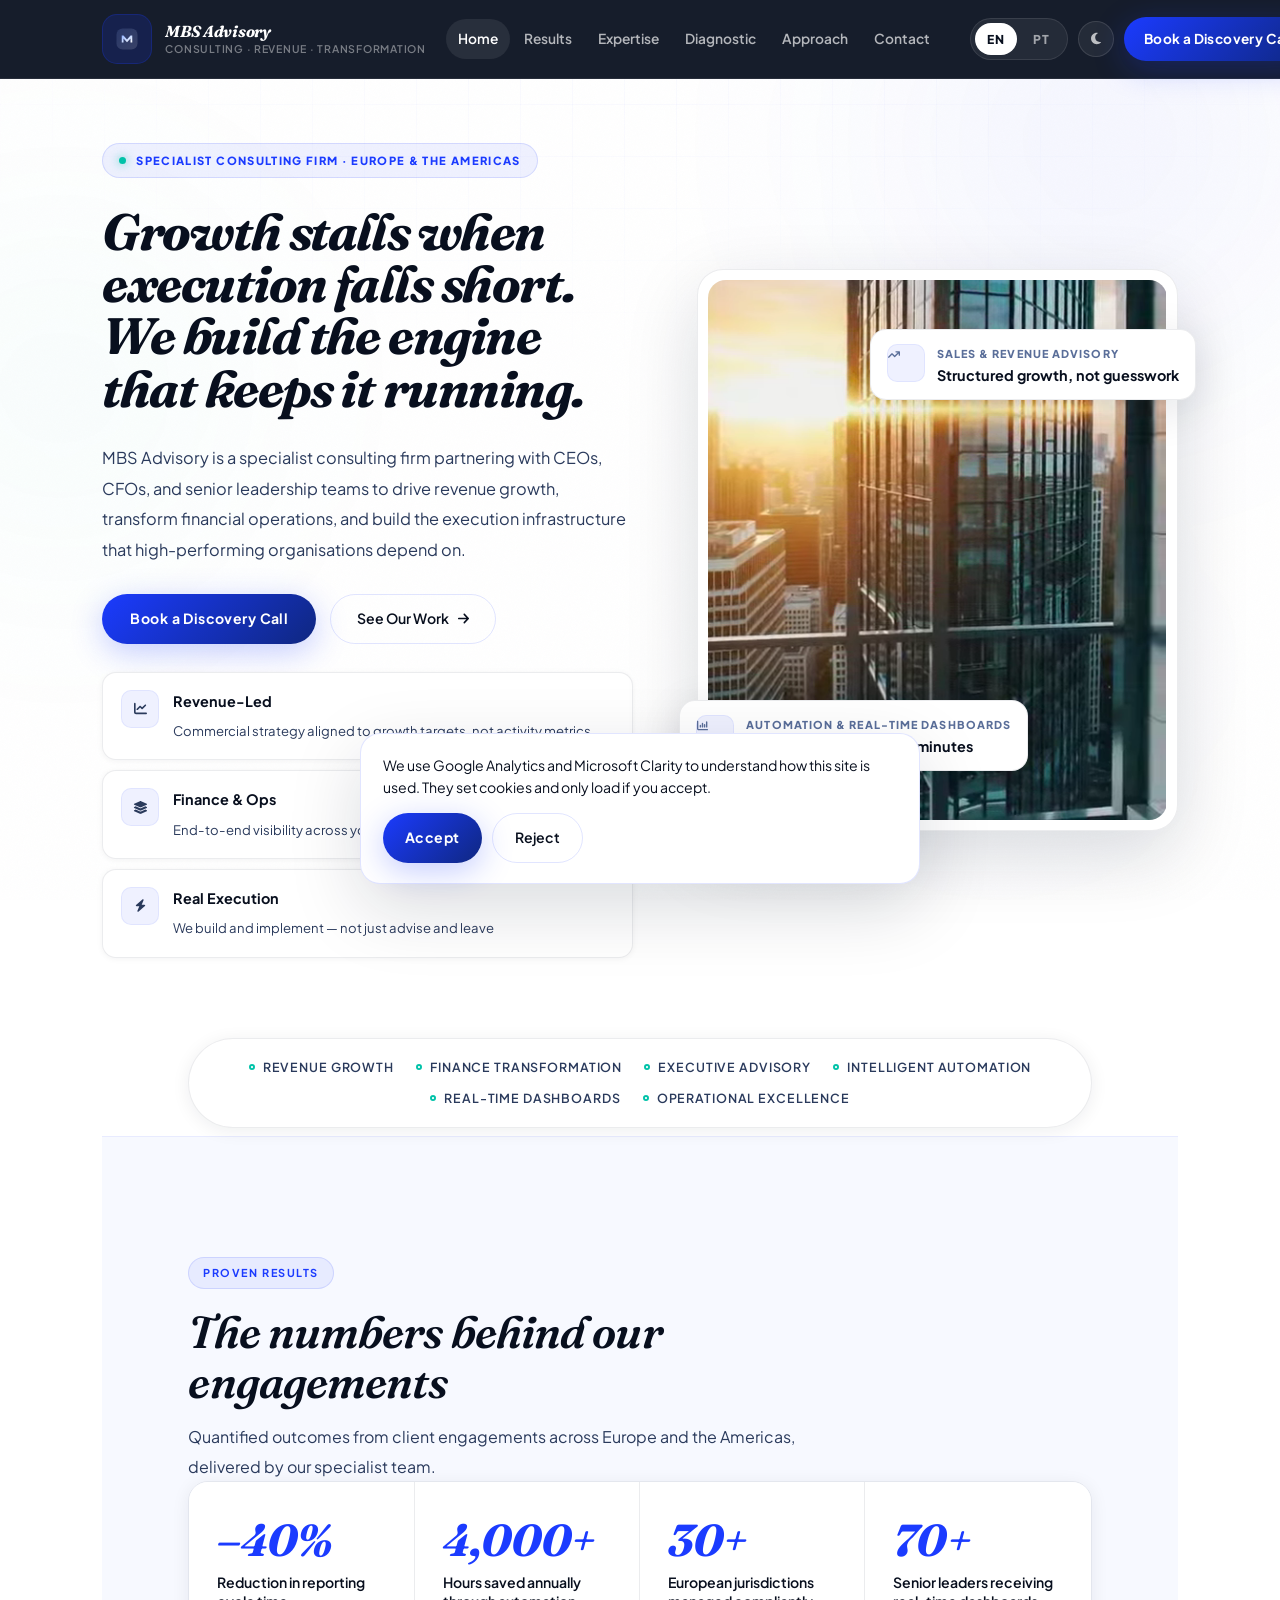
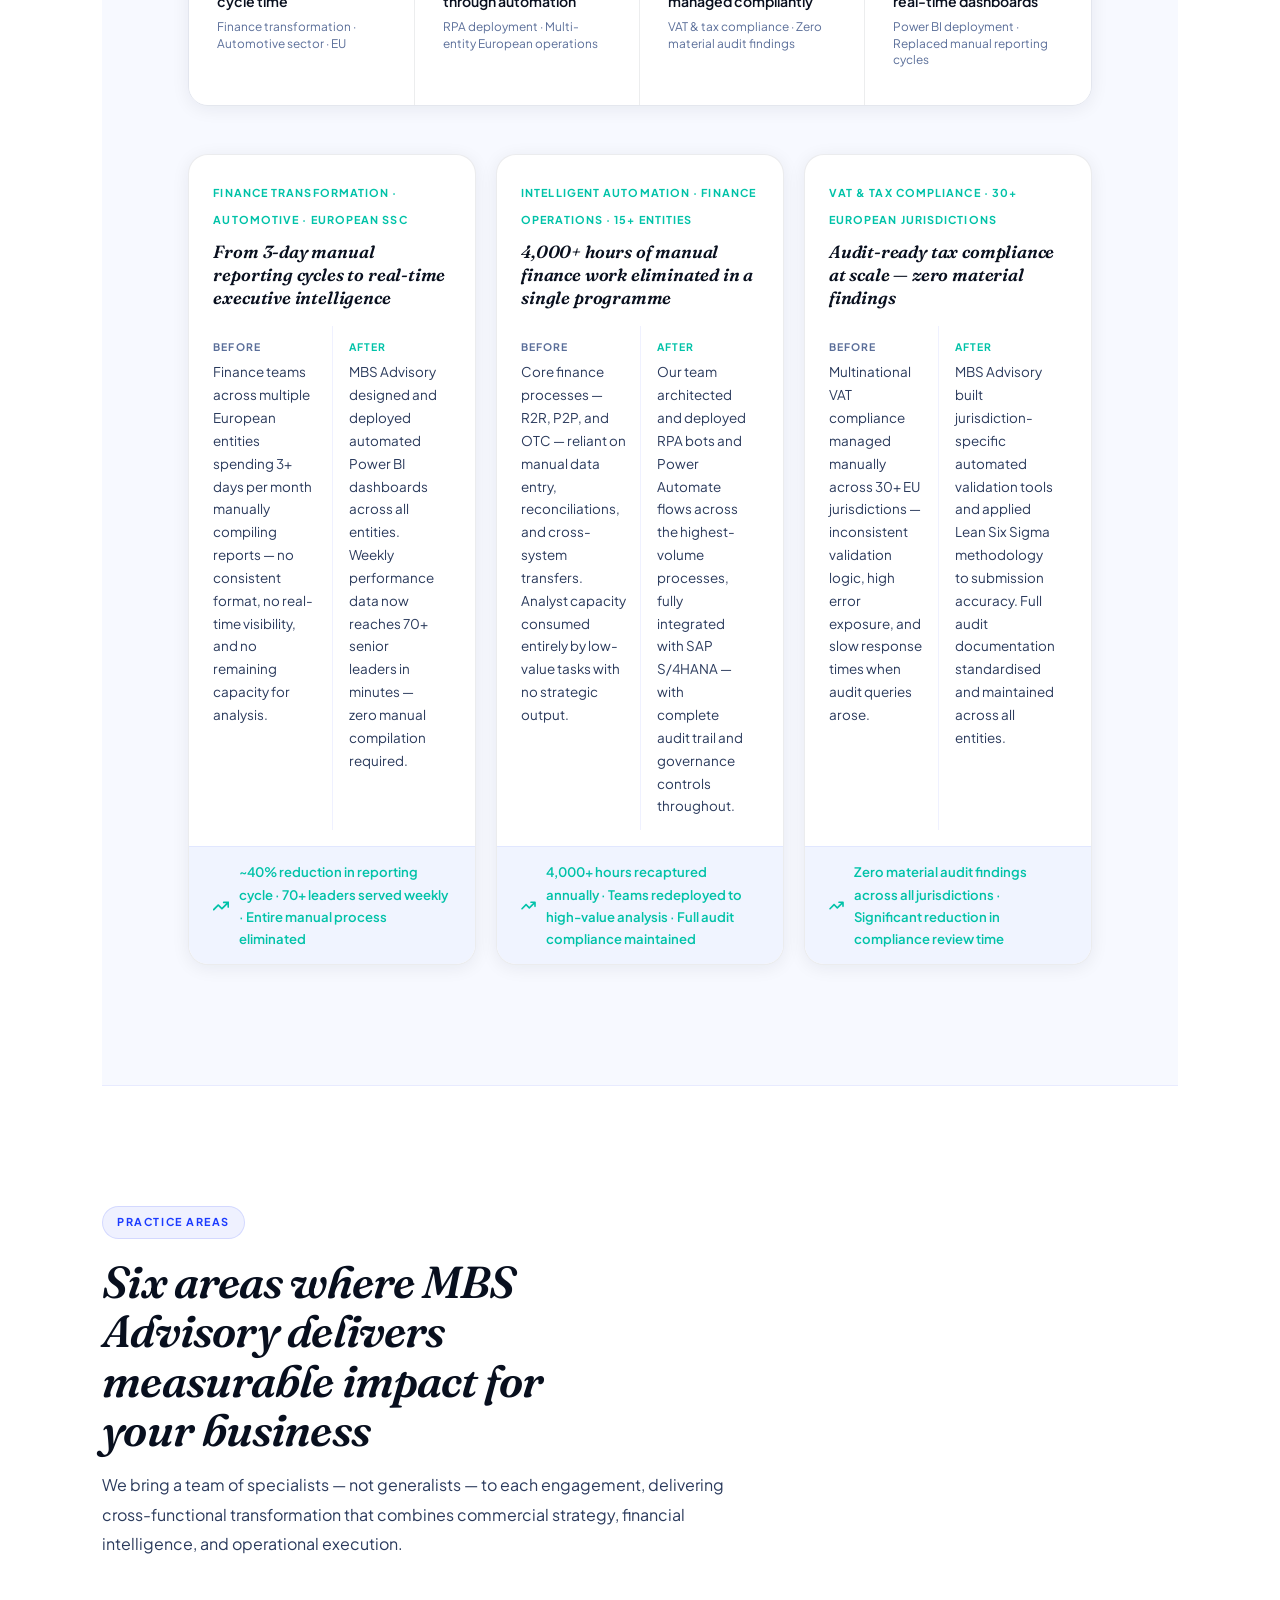
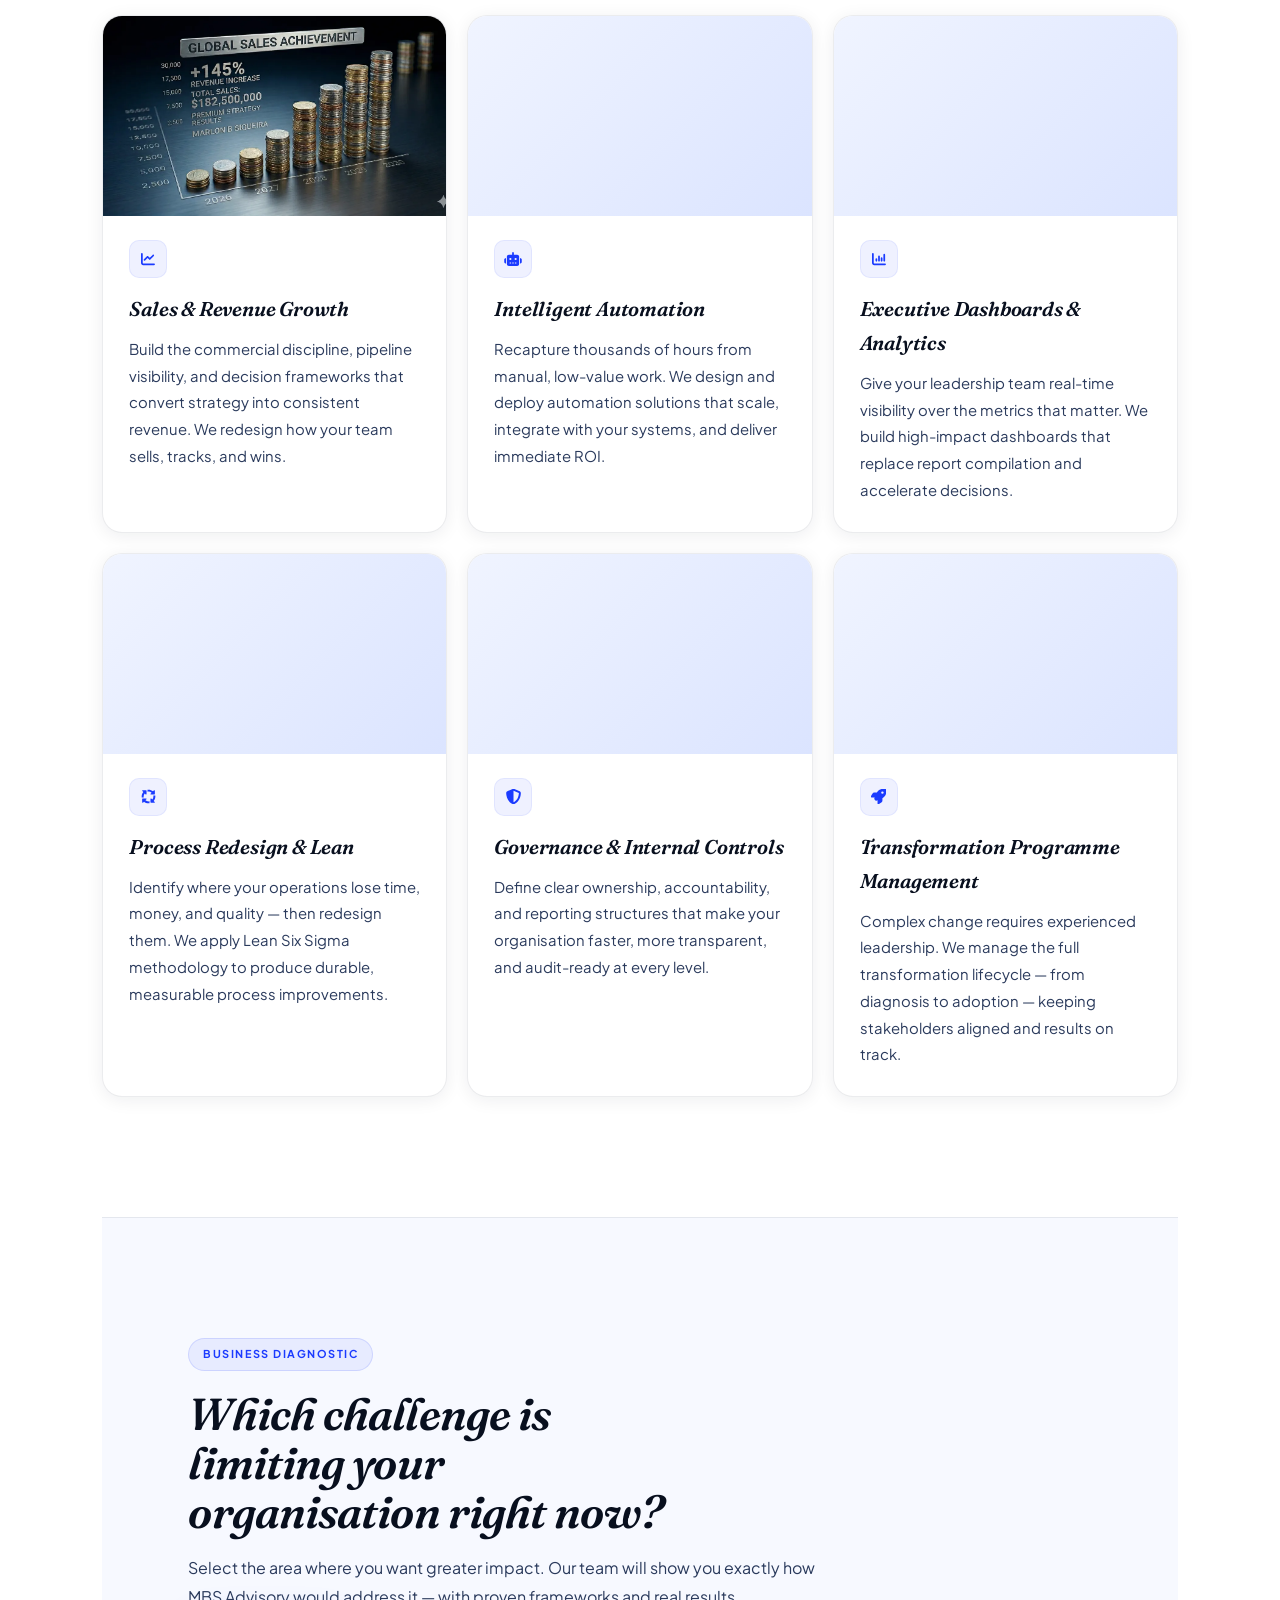
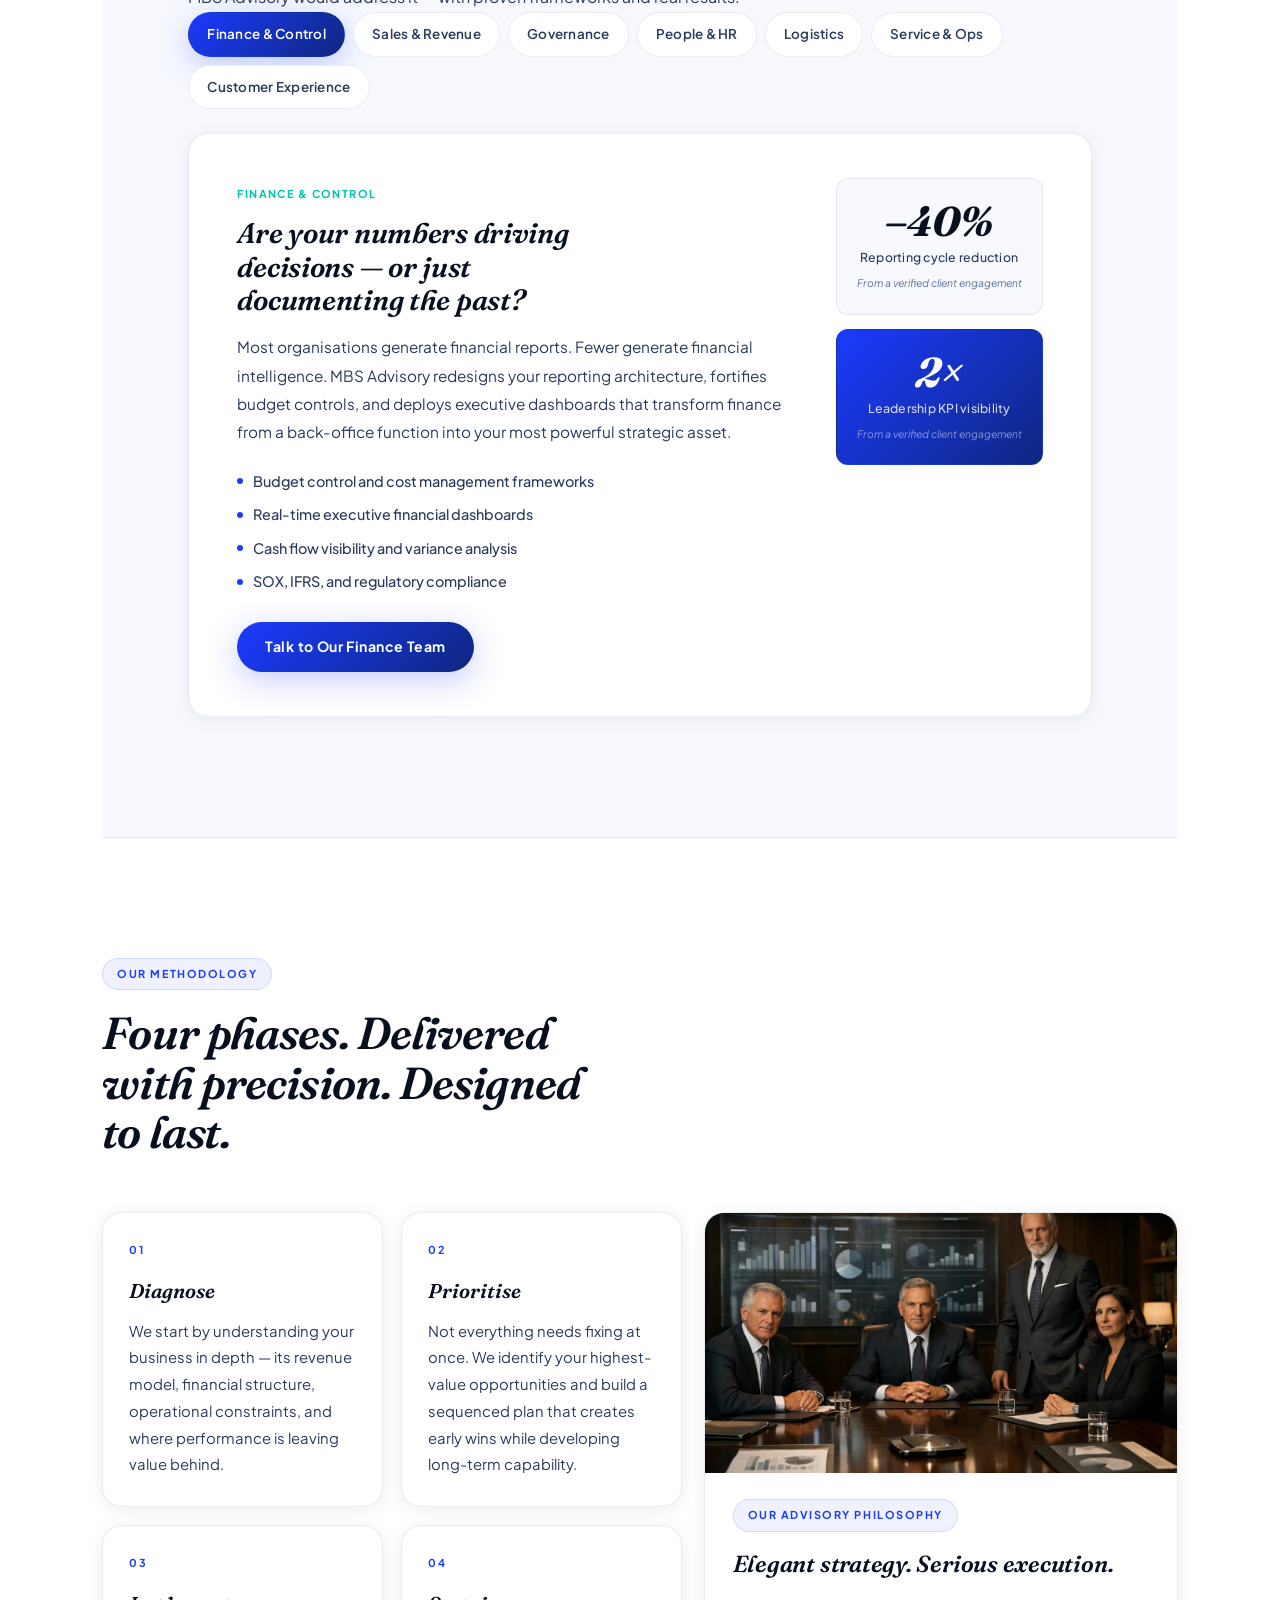
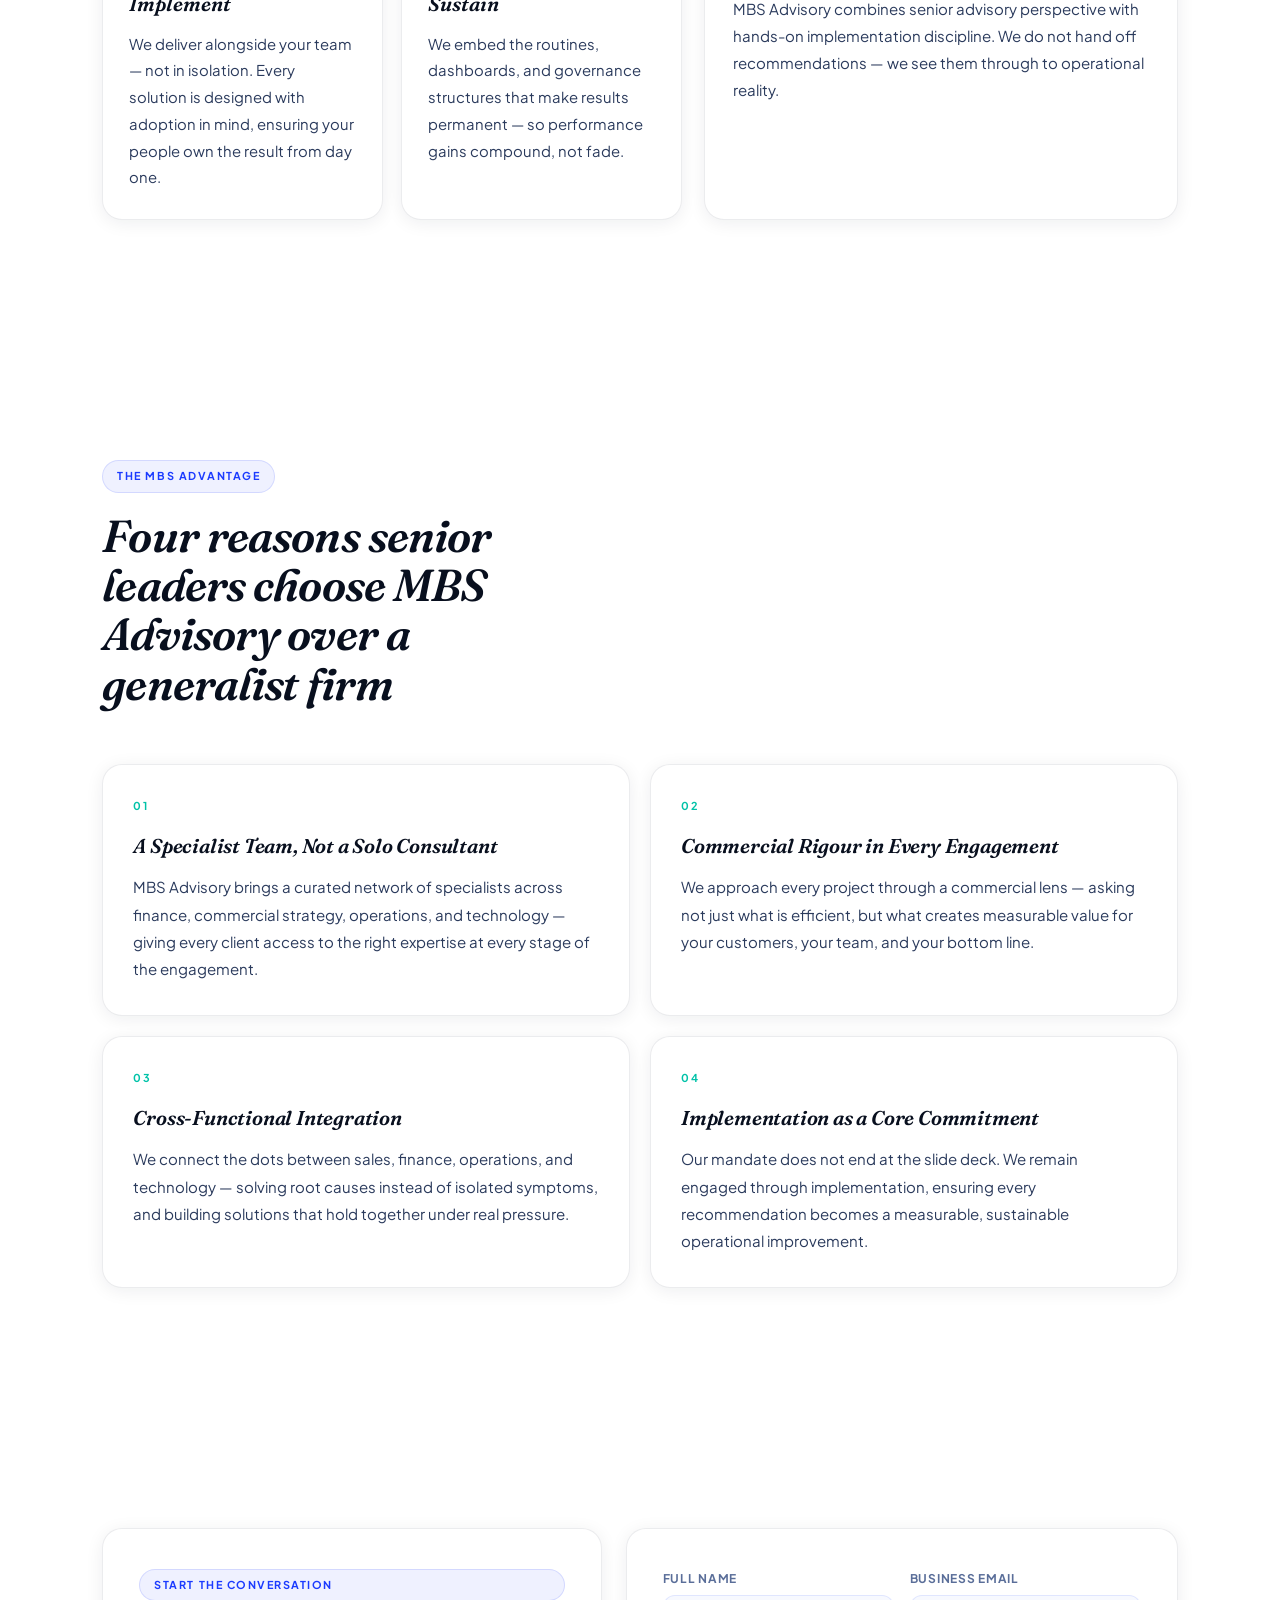
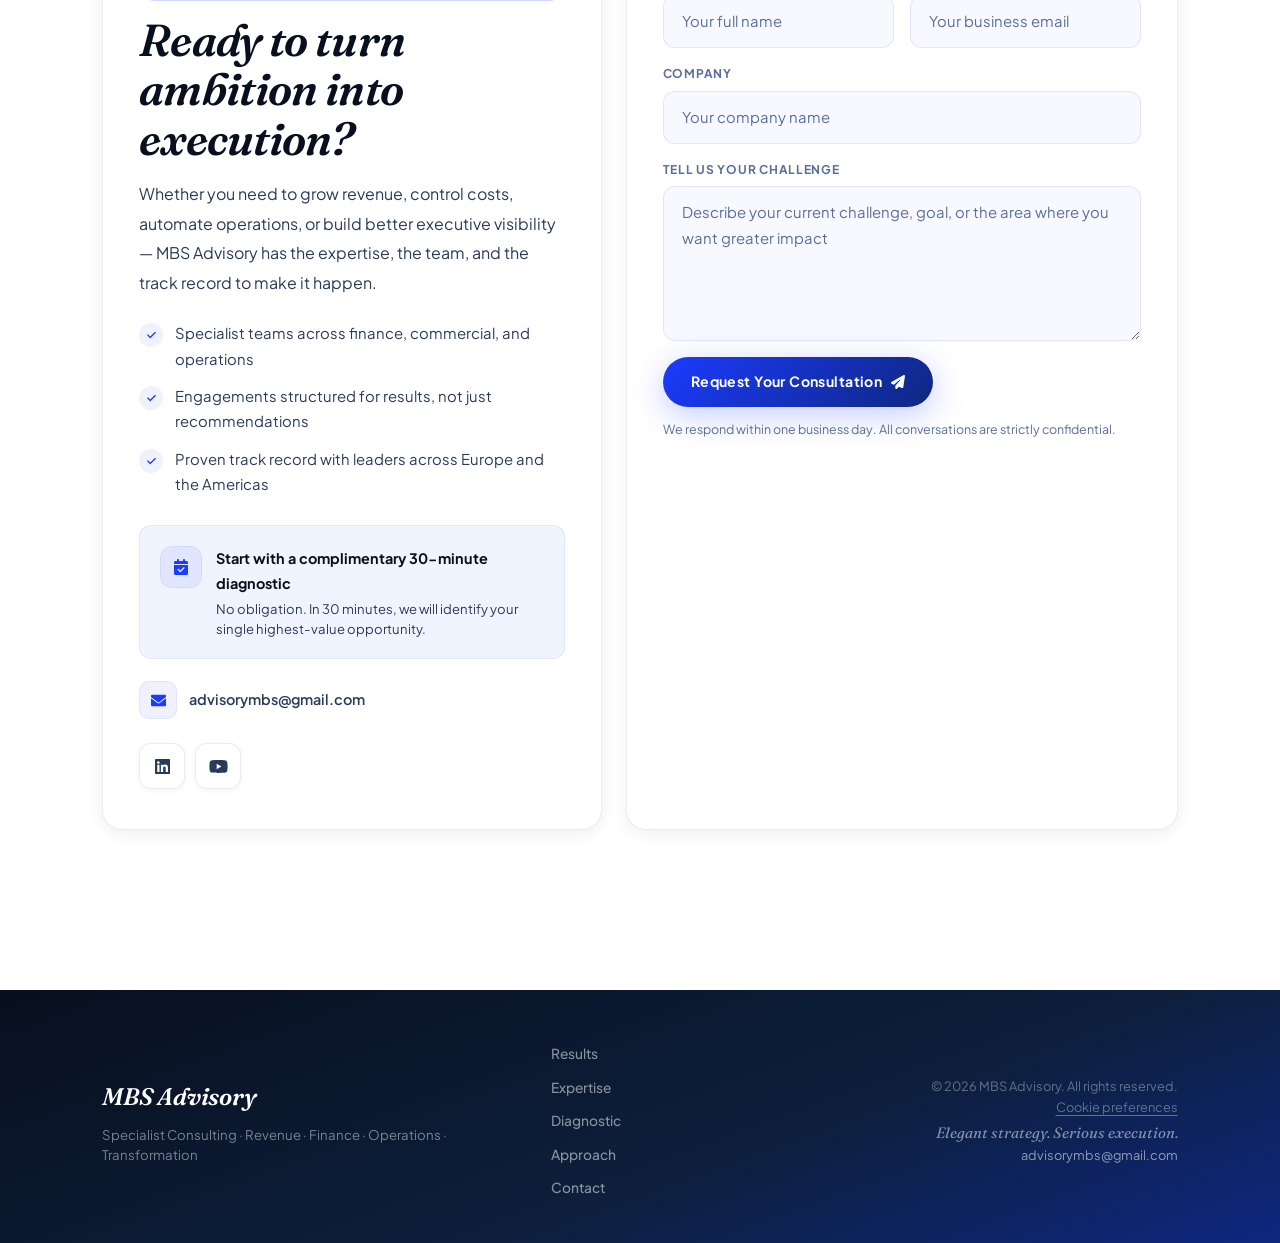
==== commit bff6c55a: "Contact form: send through Web3Forms to advisorymbs@gmail.com FormSubmit was not delivering messages" ====
--- a/index.html
+++ b/index.html
@@ -766,12 +766,14 @@
                     </div>
                 </div>
 
-                <form action="https://formsubmit.co/advisorymbs@gmail.com" method="POST" class="contact-form reveal right" id="contact-form">
-                    <input type="hidden" name="_captcha" value="false">
-                    <input type="hidden" name="_subject" value="New consultation request - MBS Advisory">
-                    <input type="hidden" name="_next" value="https://marlonbsiqueira.github.io/MBS/#contact">
+                <form action="https://api.web3forms.com/submit" method="POST" class="contact-form reveal right" id="contact-form">
+                    <!-- Web3Forms public access key (account advisorymbs@gmail.com) — safe to expose -->
+                    <input type="hidden" name="access_key" value="5cd5f94a-fbce-43a4-a38f-fbebb897b20d">
+                    <input type="hidden" name="subject" value="New consultation request - MBS Advisory">
+                    <input type="hidden" name="from_name" value="MBS Advisory website">
+                    <input type="hidden" name="redirect" value="https://marlonbsiqueira.github.io/MBS/#contact">
                     <!-- spam trap: real visitors never see or fill this -->
-                    <input type="text" name="_honey" tabindex="-1" autocomplete="off" aria-hidden="true" style="position:absolute;left:-9999px">
+                    <input type="checkbox" name="botcheck" tabindex="-1" autocomplete="off" aria-hidden="true" style="position:absolute;left:-9999px">
 
                     <div class="form-row">
                         <div class="form-field">
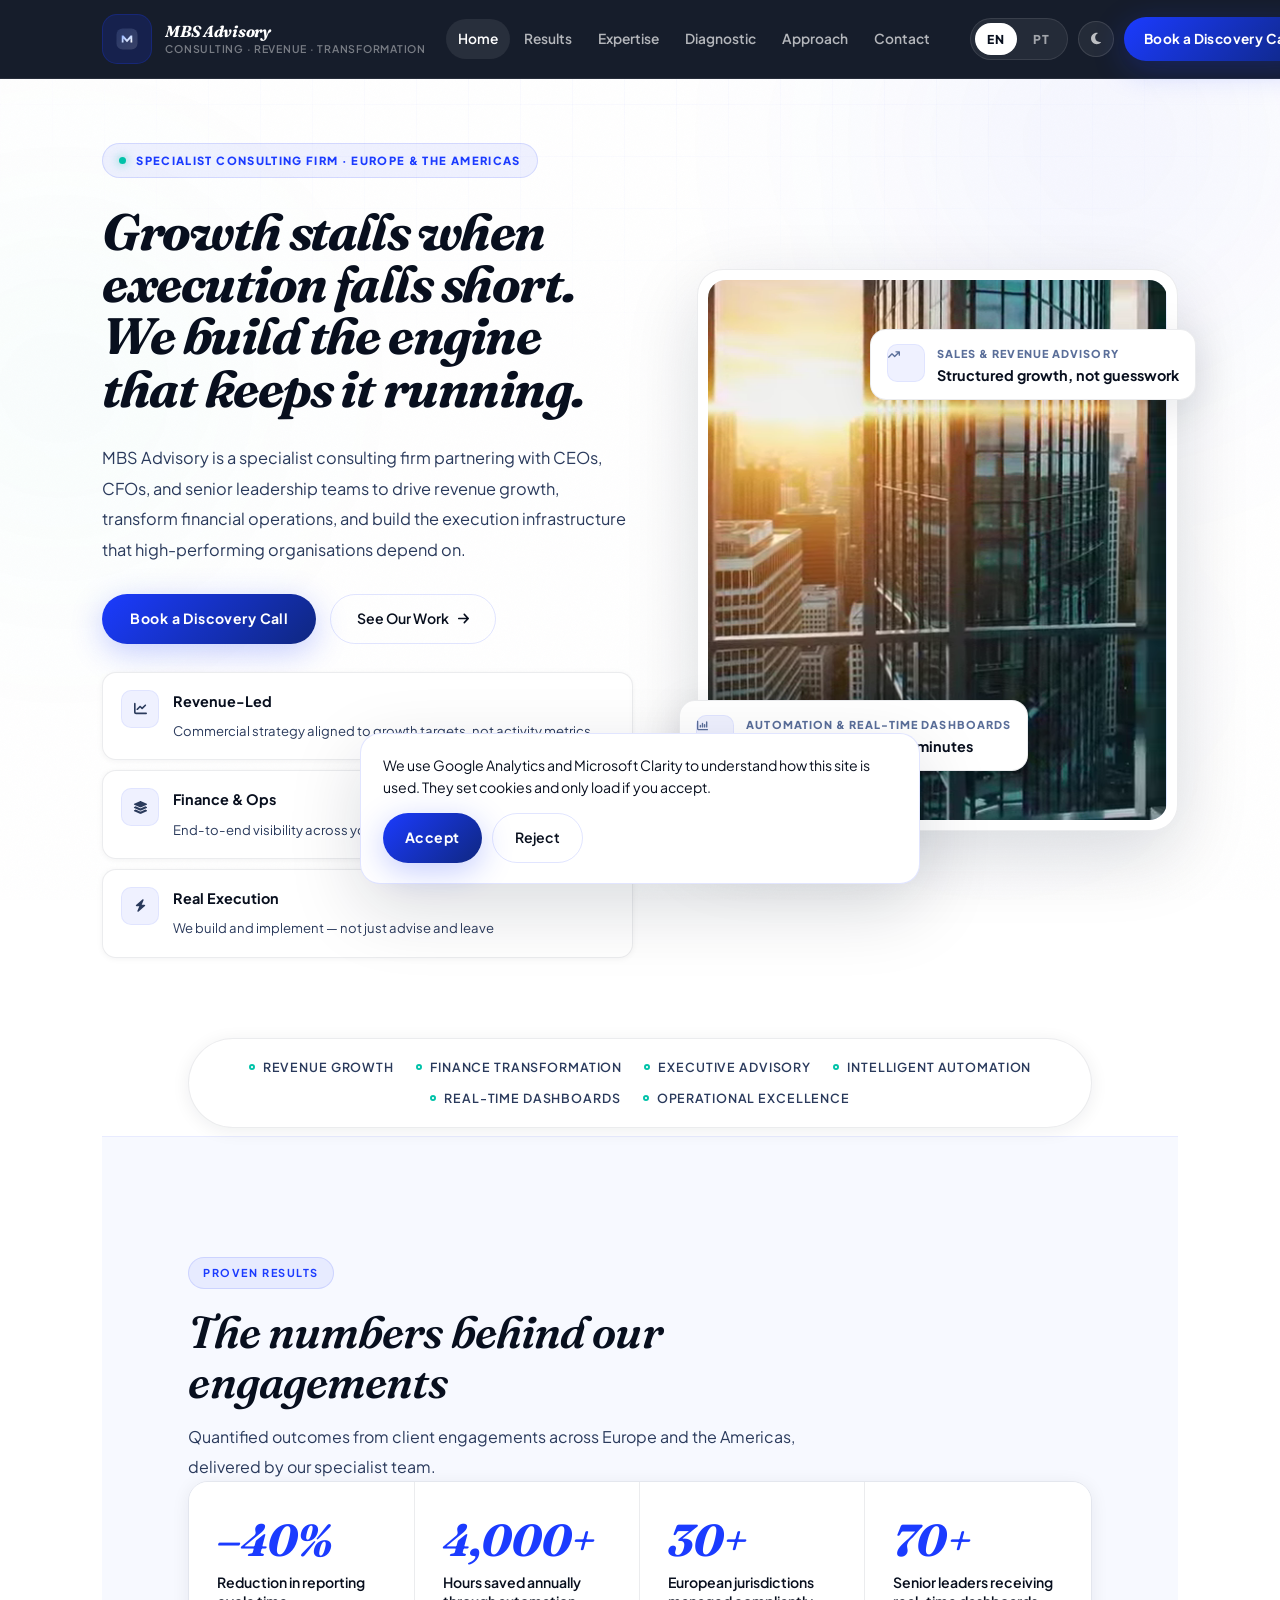
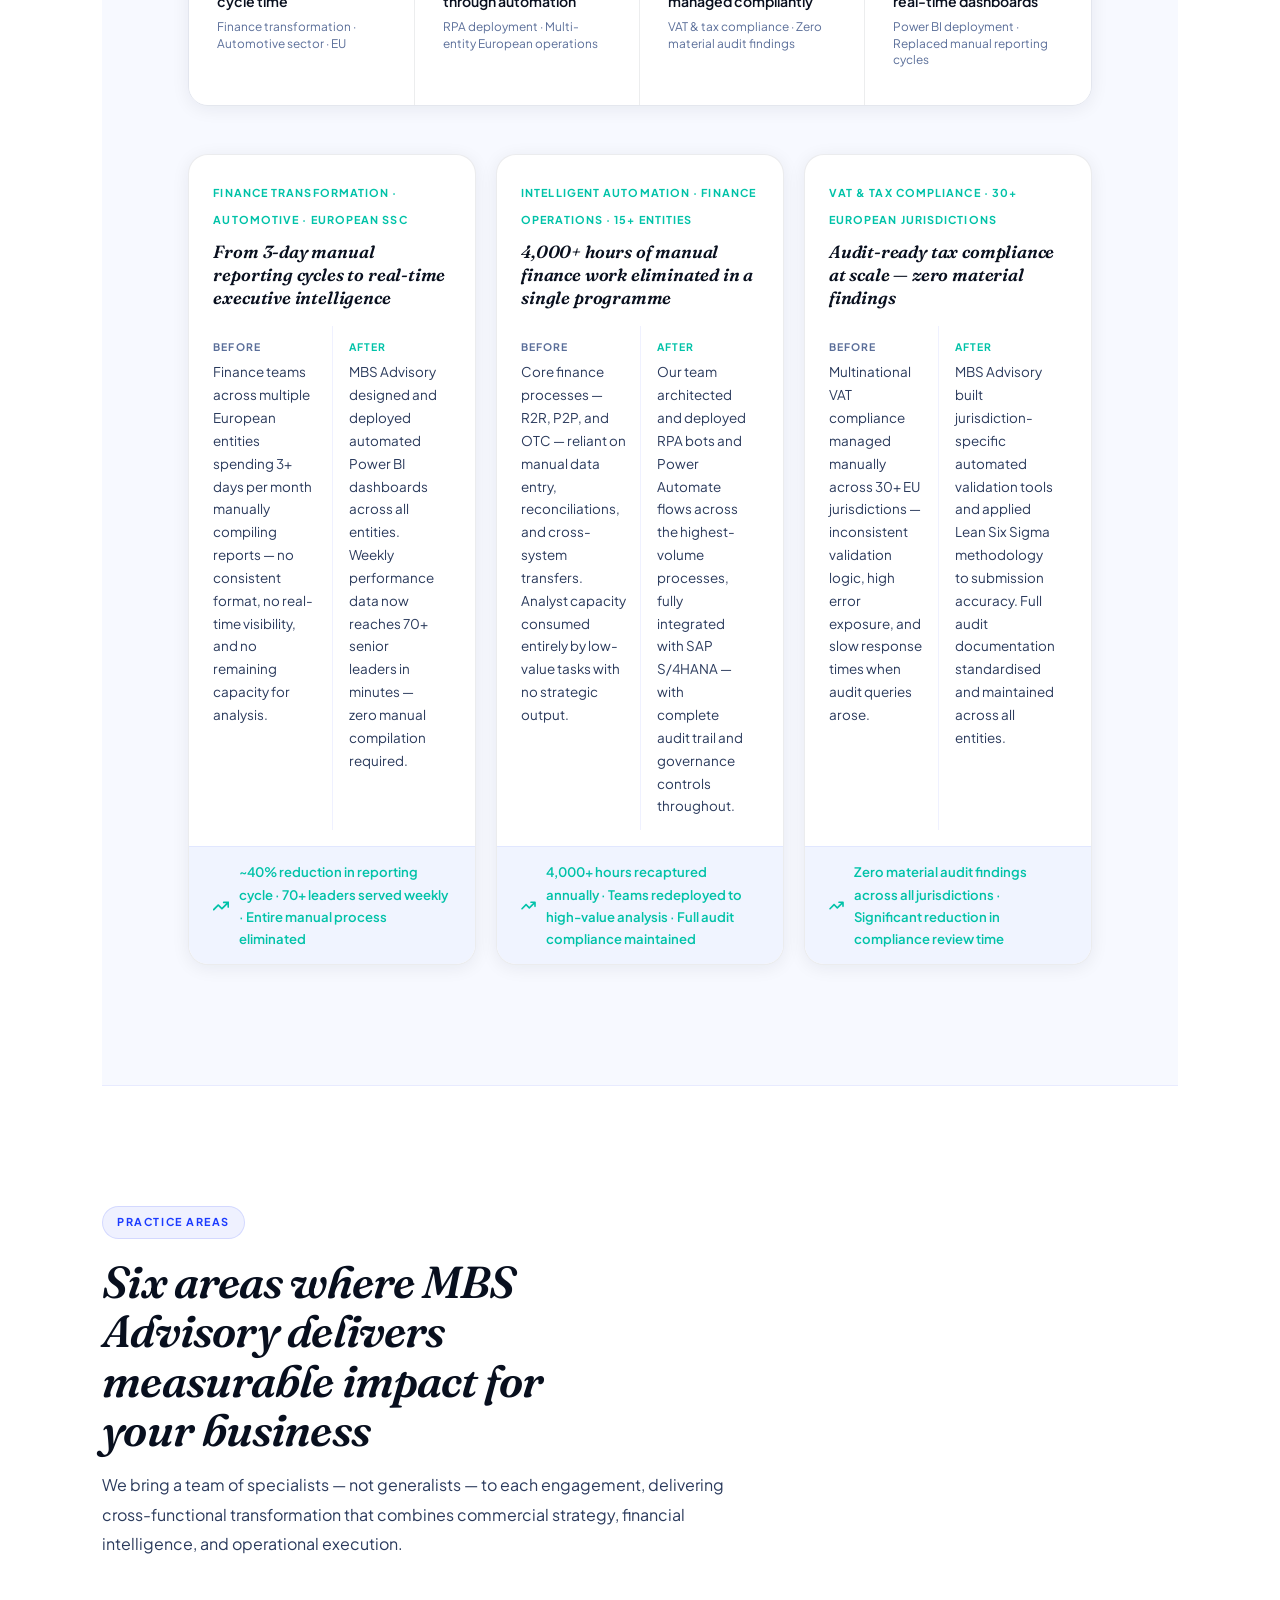
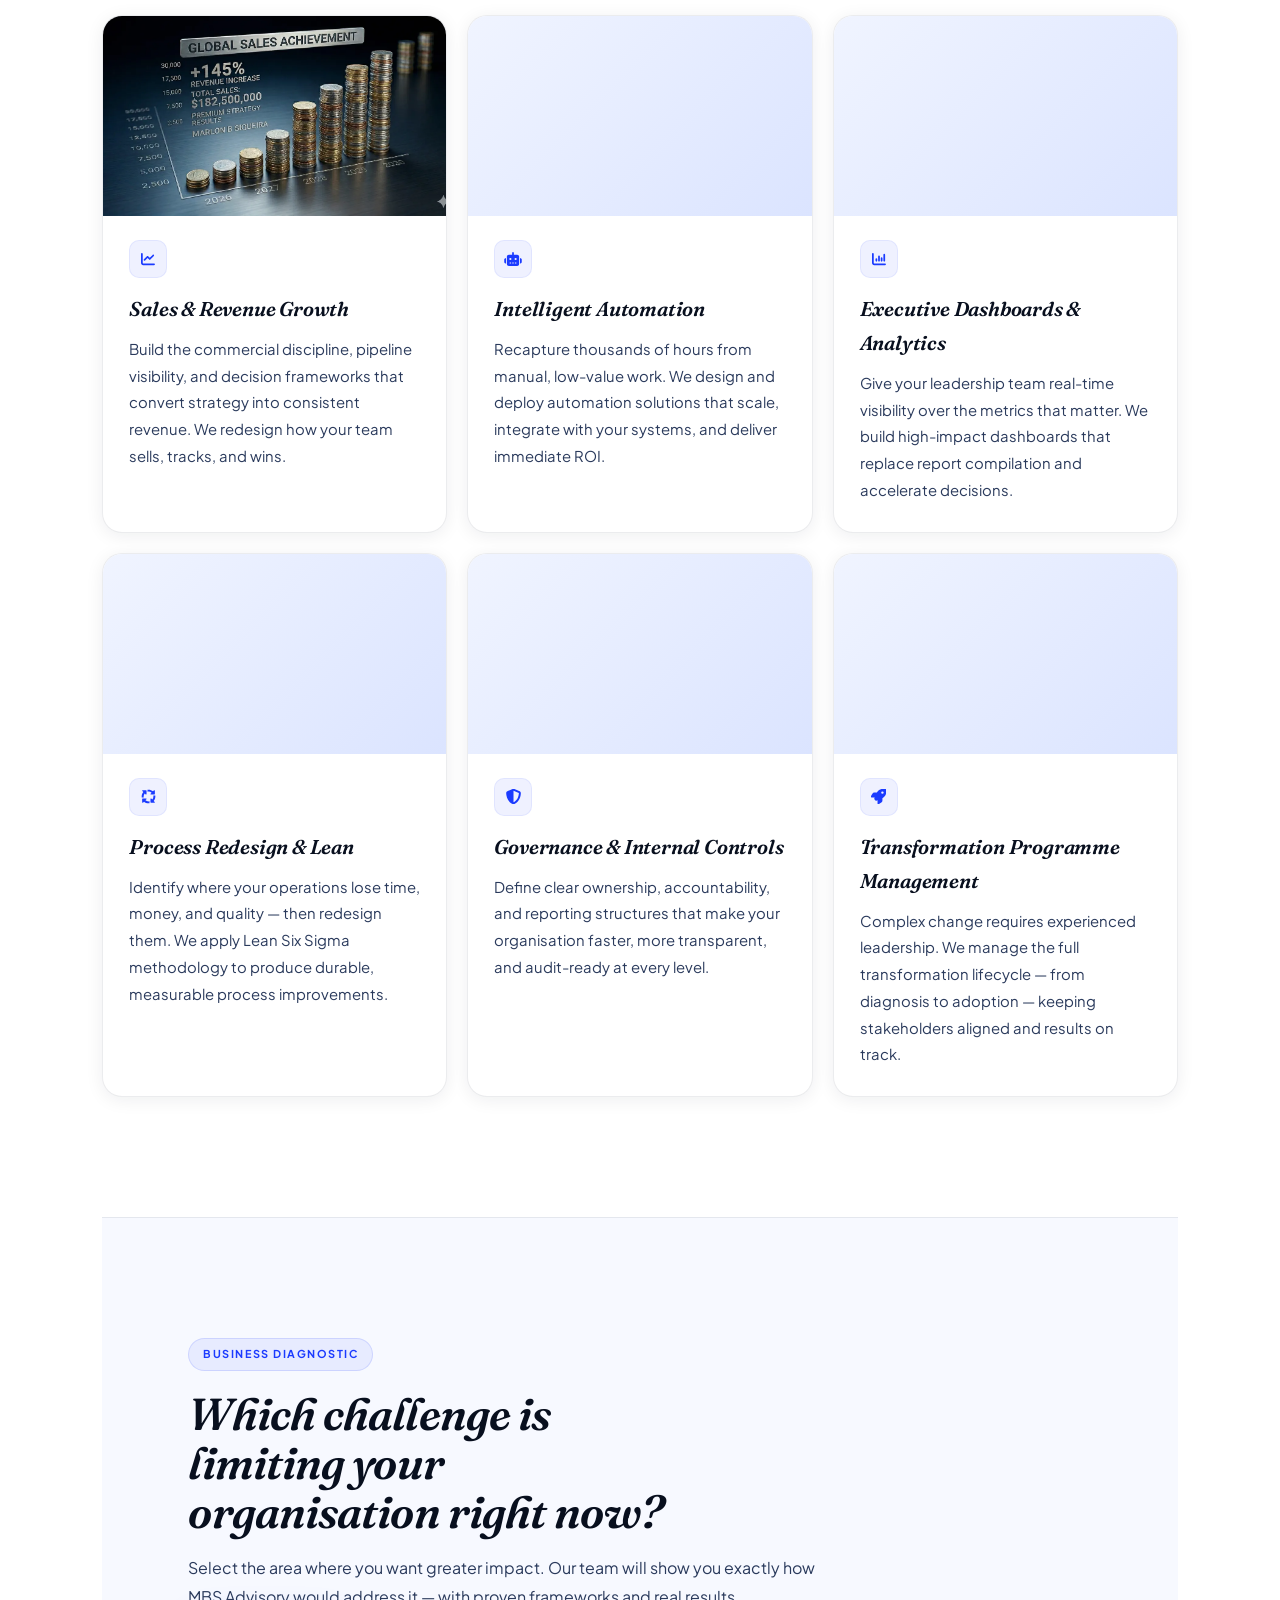
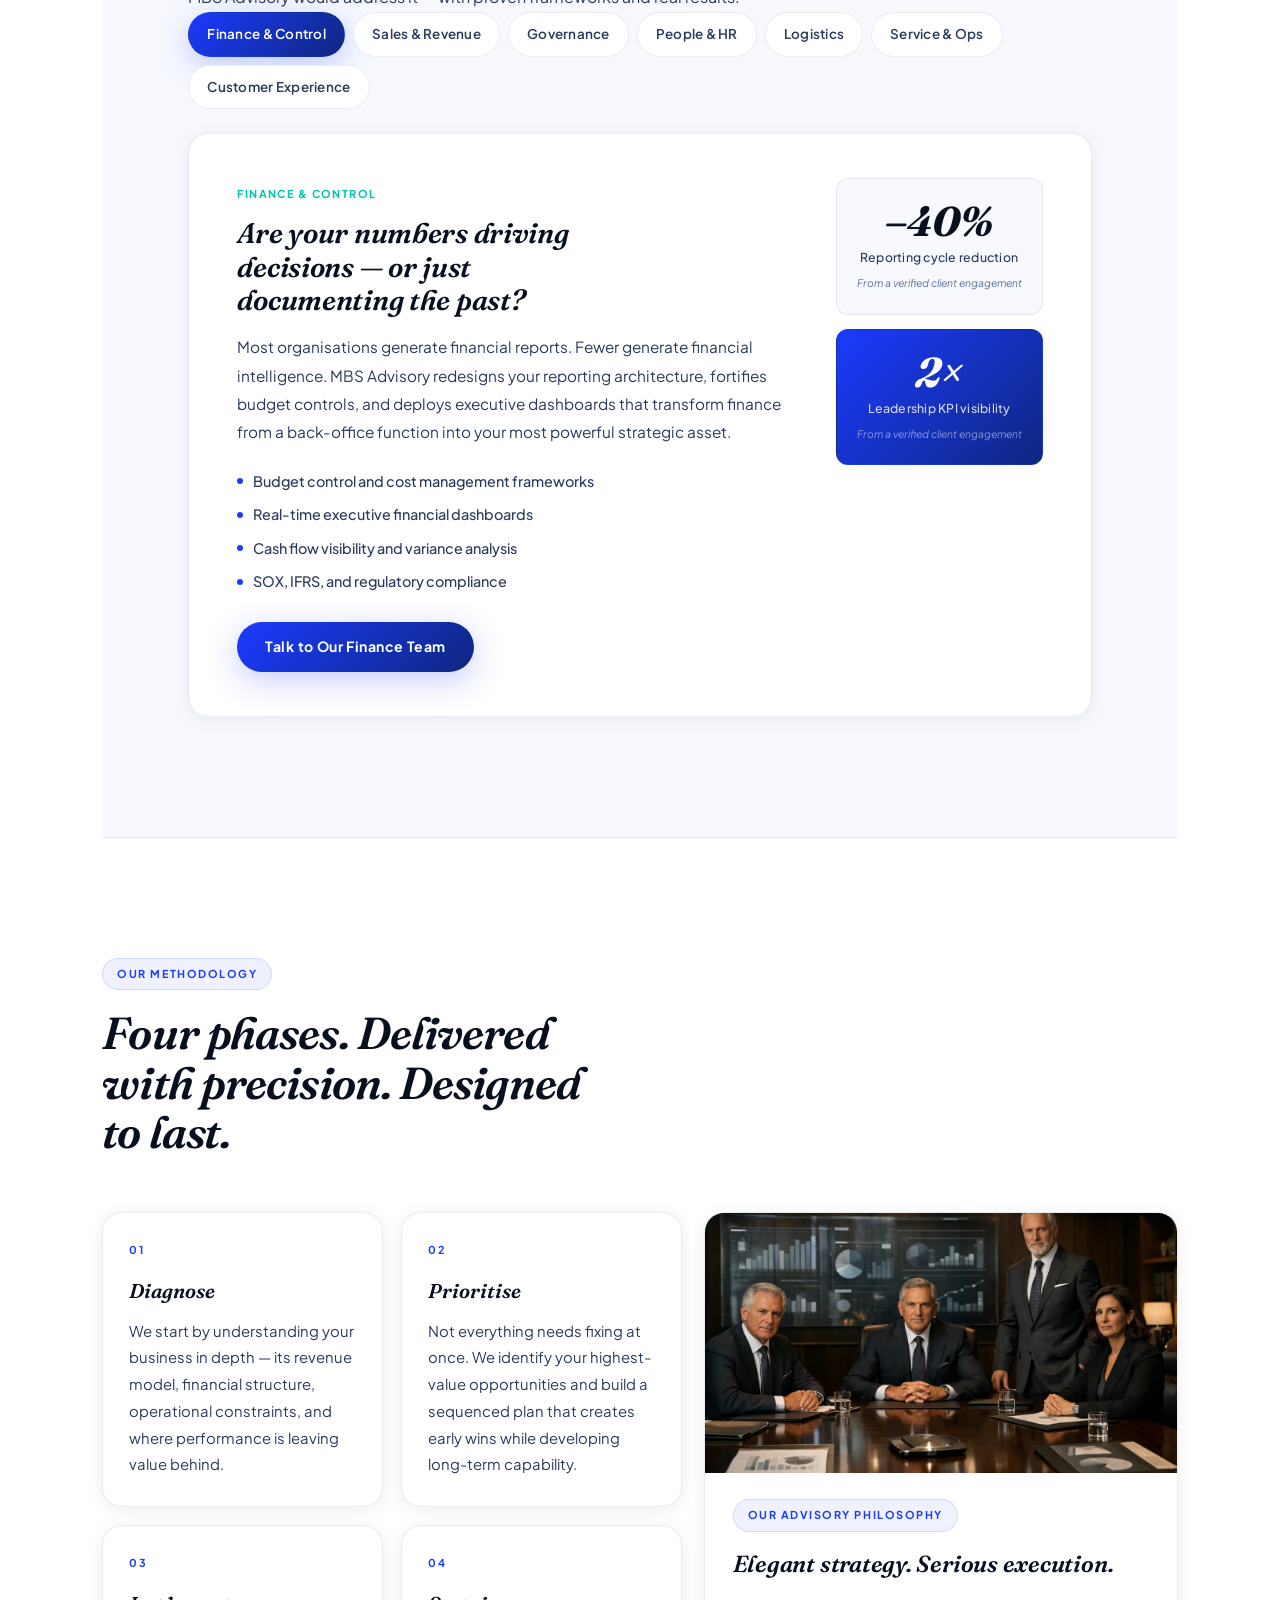
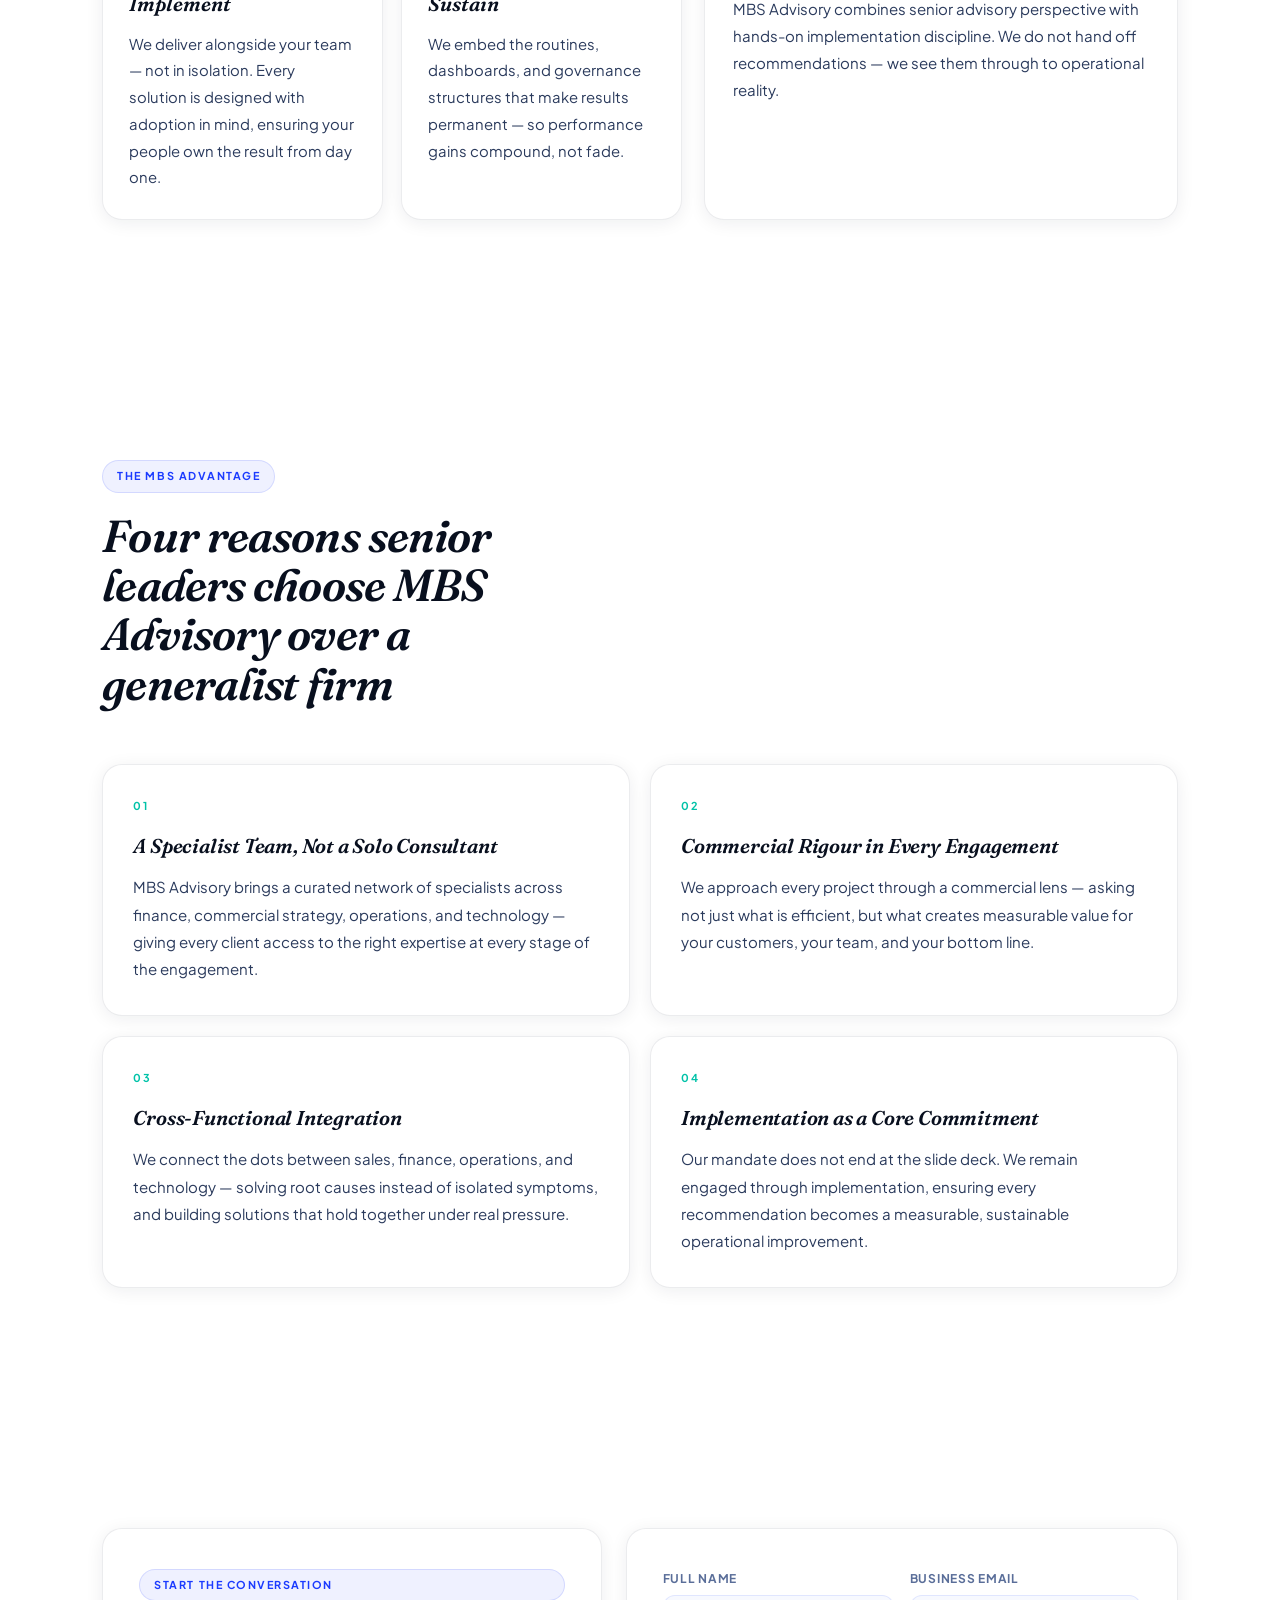
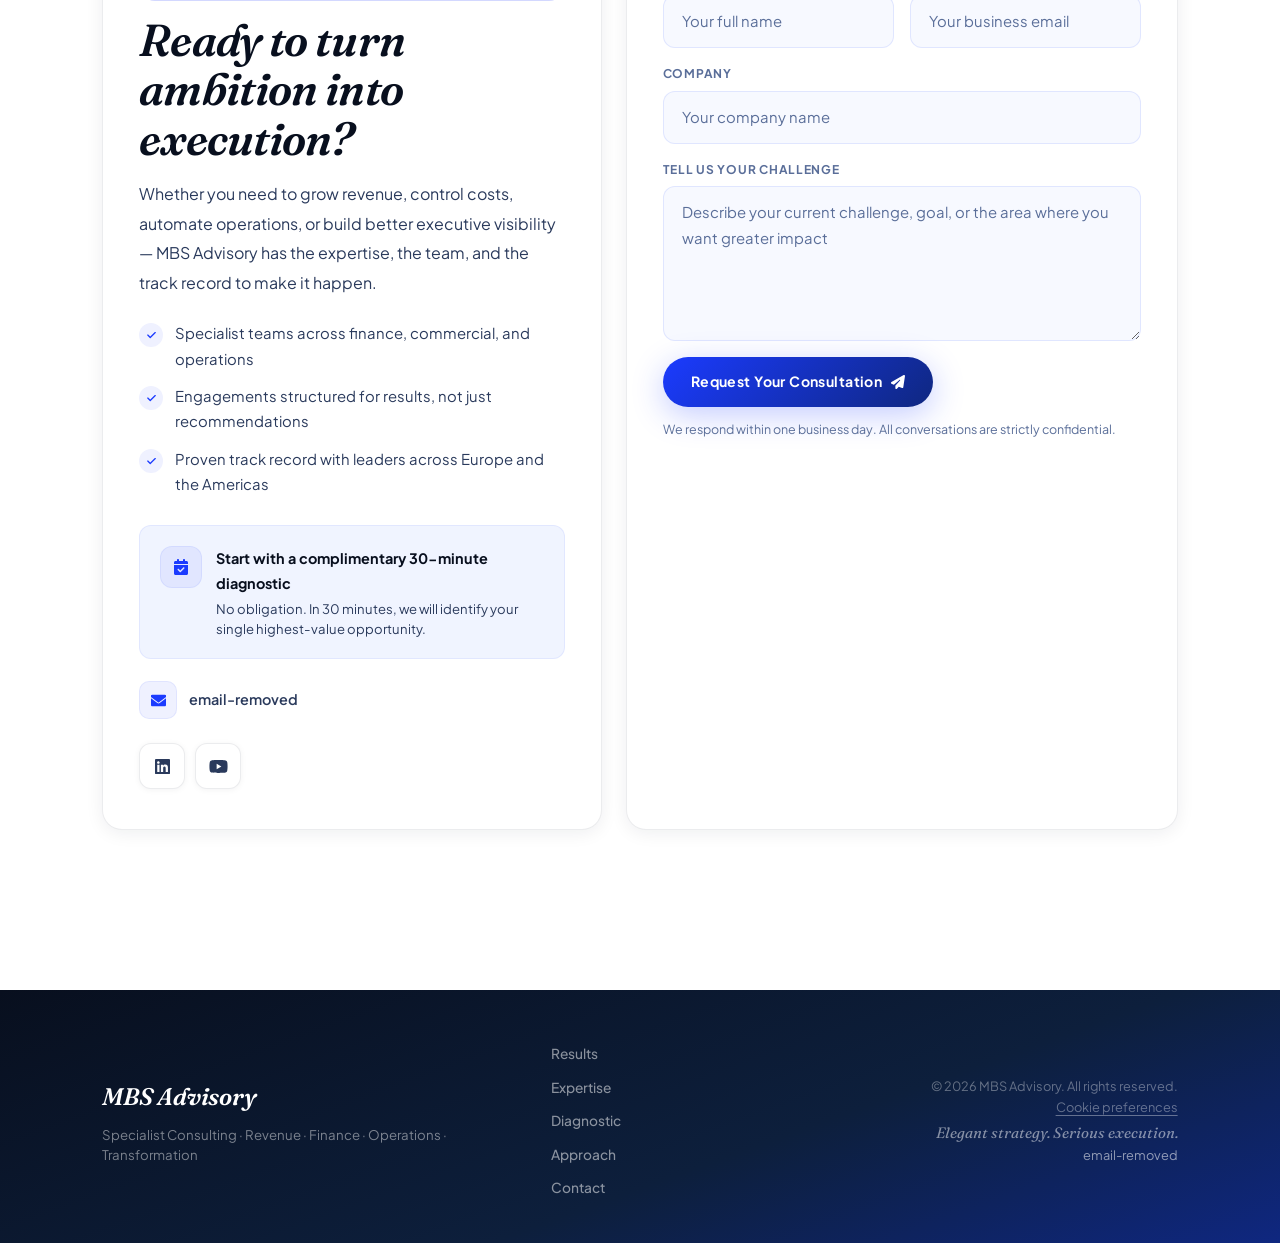
==== commit f53d4b1b: "Formulário via Web3Forms + verificação de links atualizada (#2) * Link check: actions/checkout v5 (N" ====
--- a/index.html
+++ b/index.html
@@ -62,7 +62,7 @@
       "logo": "https://marlonbsiqueira.github.io/MBS/favicon.svg",
       "image": "https://marlonbsiqueira.github.io/MBS/images/og-cover.jpg",
       "description": "Specialist consulting firm helping CEOs and CFOs grow revenue, transform financial operations and build execution-ready organisations.",
-      "email": "advisorymbs@gmail.com",
+      "email": "email-removed",
       "areaServed": ["Europe", "Americas"],
       "address": { "@type": "PostalAddress", "addressCountry": "PT" },
       "founder": { "@type": "Person", "name": "Marlon B. Siqueira", "sameAs": "https://www.linkedin.com/in/marlonbsiqueira/" },
@@ -751,9 +751,9 @@
                         </div>
                     </div>
 
-                    <a href="mailto:advisorymbs@gmail.com" class="contact-email-link" aria-label="Send us an email">
+                    <a href="mailto:email-removed" class="contact-email-link" aria-label="Send us an email">
                         <span class="cp-icon"><i class="fa-solid fa-envelope"></i></span>
-                        <span data-i18n="contact_email_label">advisorymbs@gmail.com</span>
+                        <span data-i18n="contact_email_label">email-removed</span>
                     </a>
 
                     <div class="contact-social">
@@ -767,7 +767,7 @@
                 </div>
 
                 <form action="https://api.web3forms.com/submit" method="POST" class="contact-form reveal right" id="contact-form">
-                    <!-- Web3Forms public access key (account advisorymbs@gmail.com) — safe to expose -->
+                    <!-- Web3Forms public access key (account email-removed) — safe to expose -->
                     <input type="hidden" name="access_key" value="5cd5f94a-fbce-43a4-a38f-fbebb897b20d">
                     <input type="hidden" name="subject" value="New consultation request - MBS Advisory">
                     <input type="hidden" name="from_name" value="MBS Advisory website">
@@ -822,7 +822,7 @@
                 <p>© <span id="footer-year">2026</span> MBS Advisory. <span data-i18n="footer_rights">All rights reserved.</span></p>
                 <p><button type="button" class="footer-cookie-link" id="cookie-settings" data-i18n="cookie_settings">Cookie preferences</button></p>
                 <p class="footer-tagline" data-i18n="footer_text_3">Elegant strategy. Serious execution.</p>
-                <p class="footer-email"><a href="mailto:advisorymbs@gmail.com">advisorymbs@gmail.com</a></p>
+                <p class="footer-email"><a href="mailto:email-removed">email-removed</a></p>
             </div>
         </div>
     </footer>
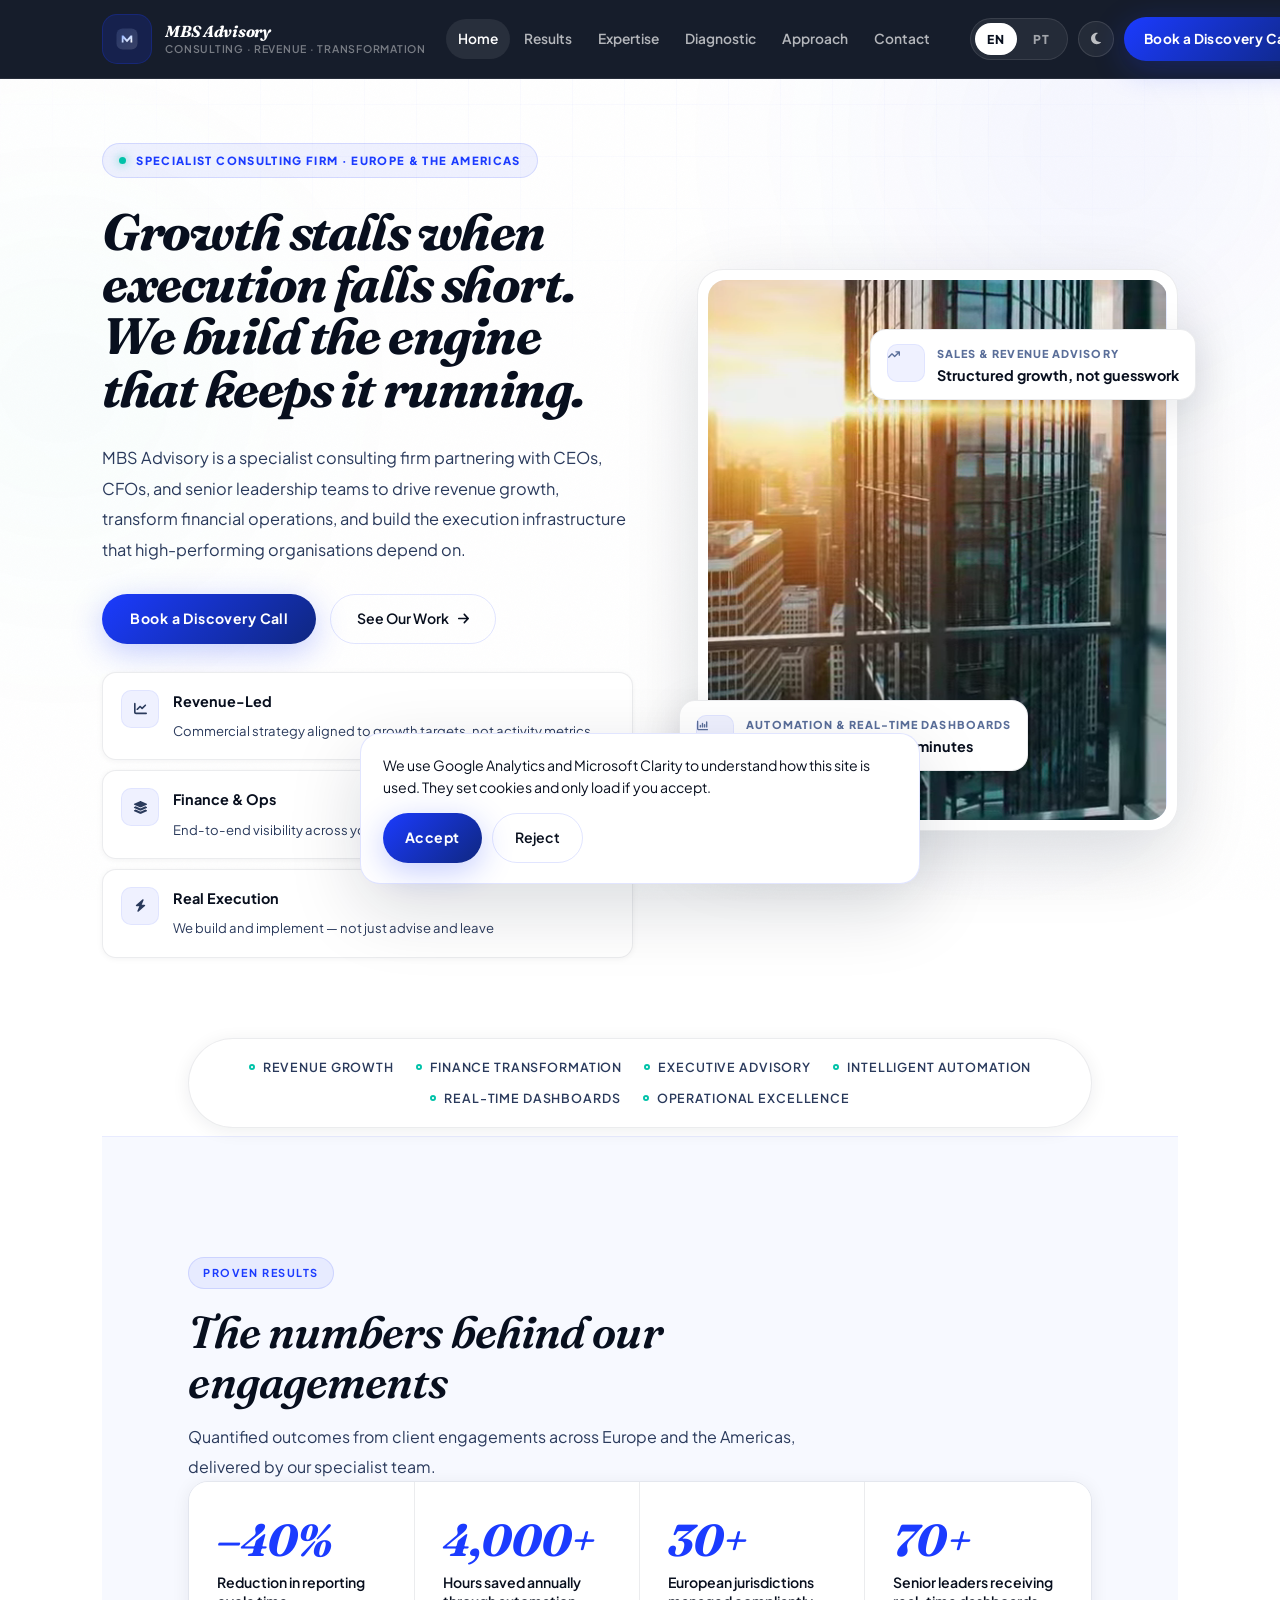
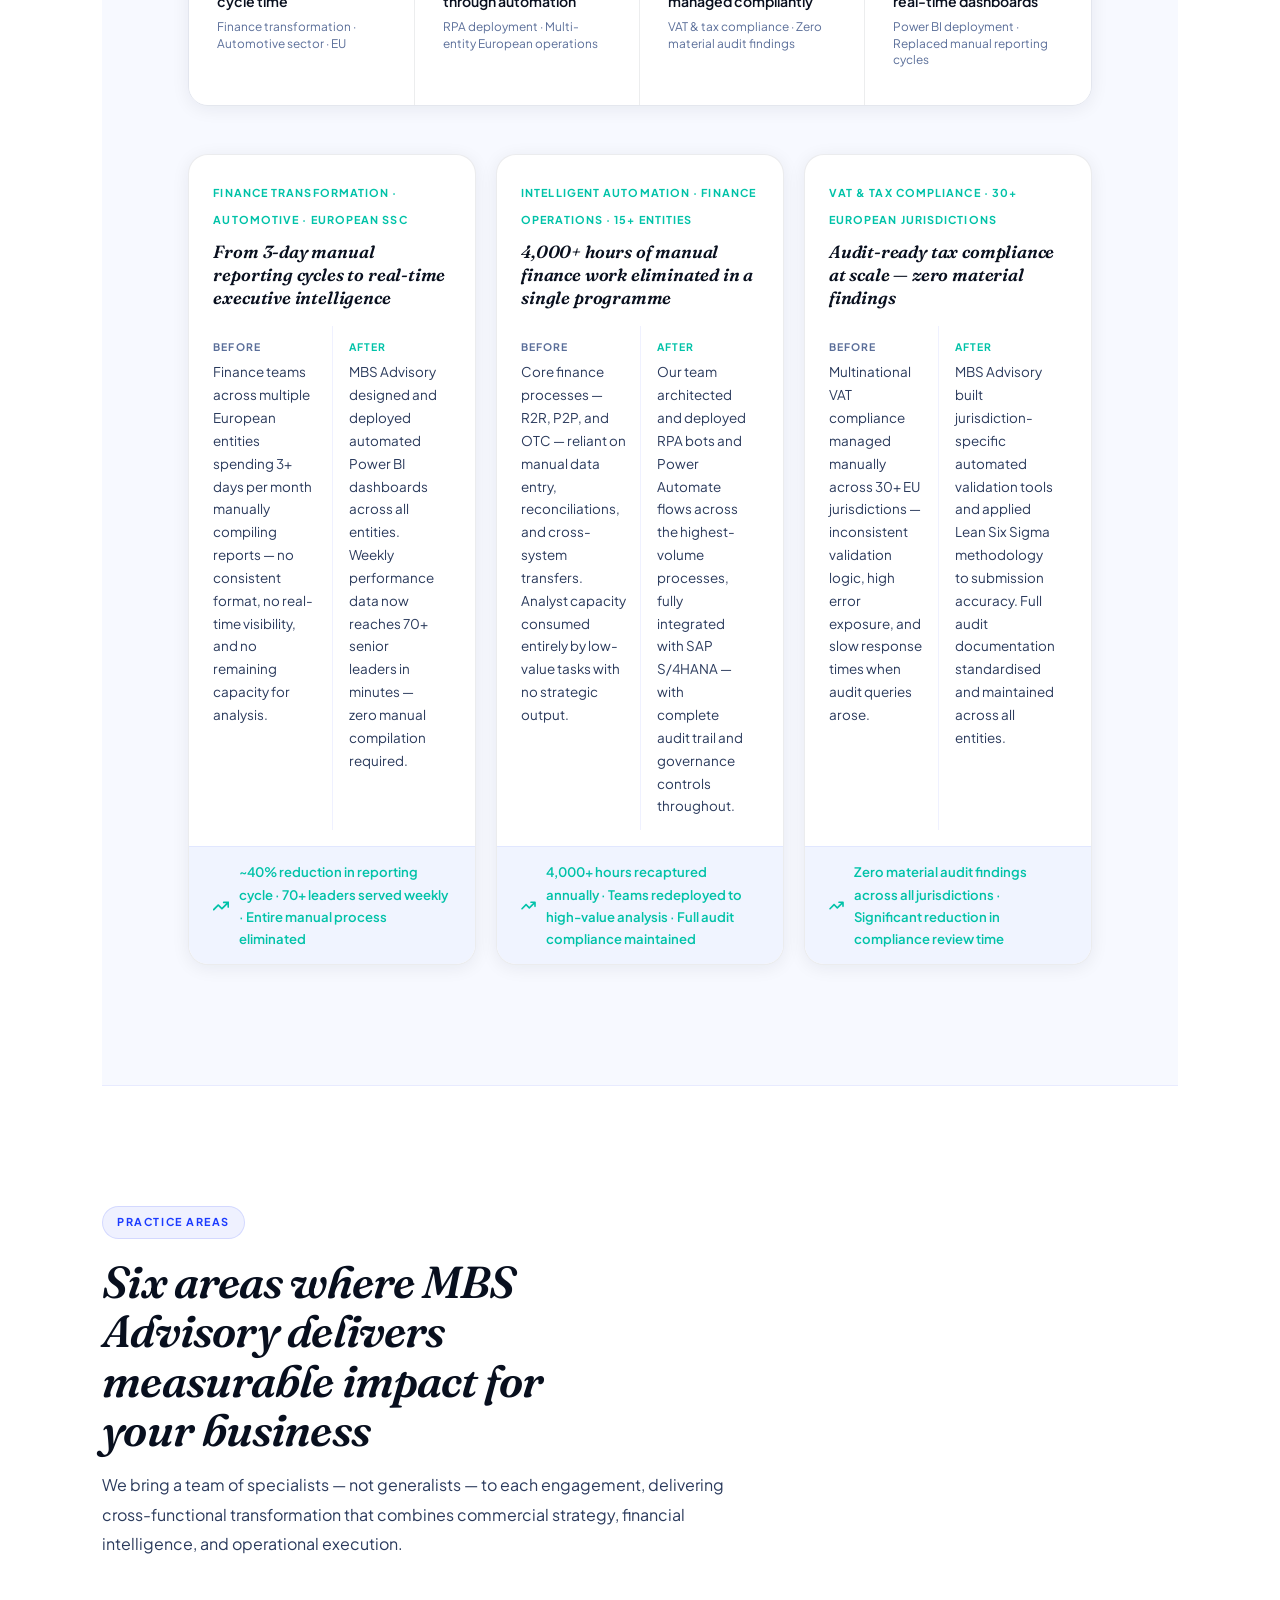
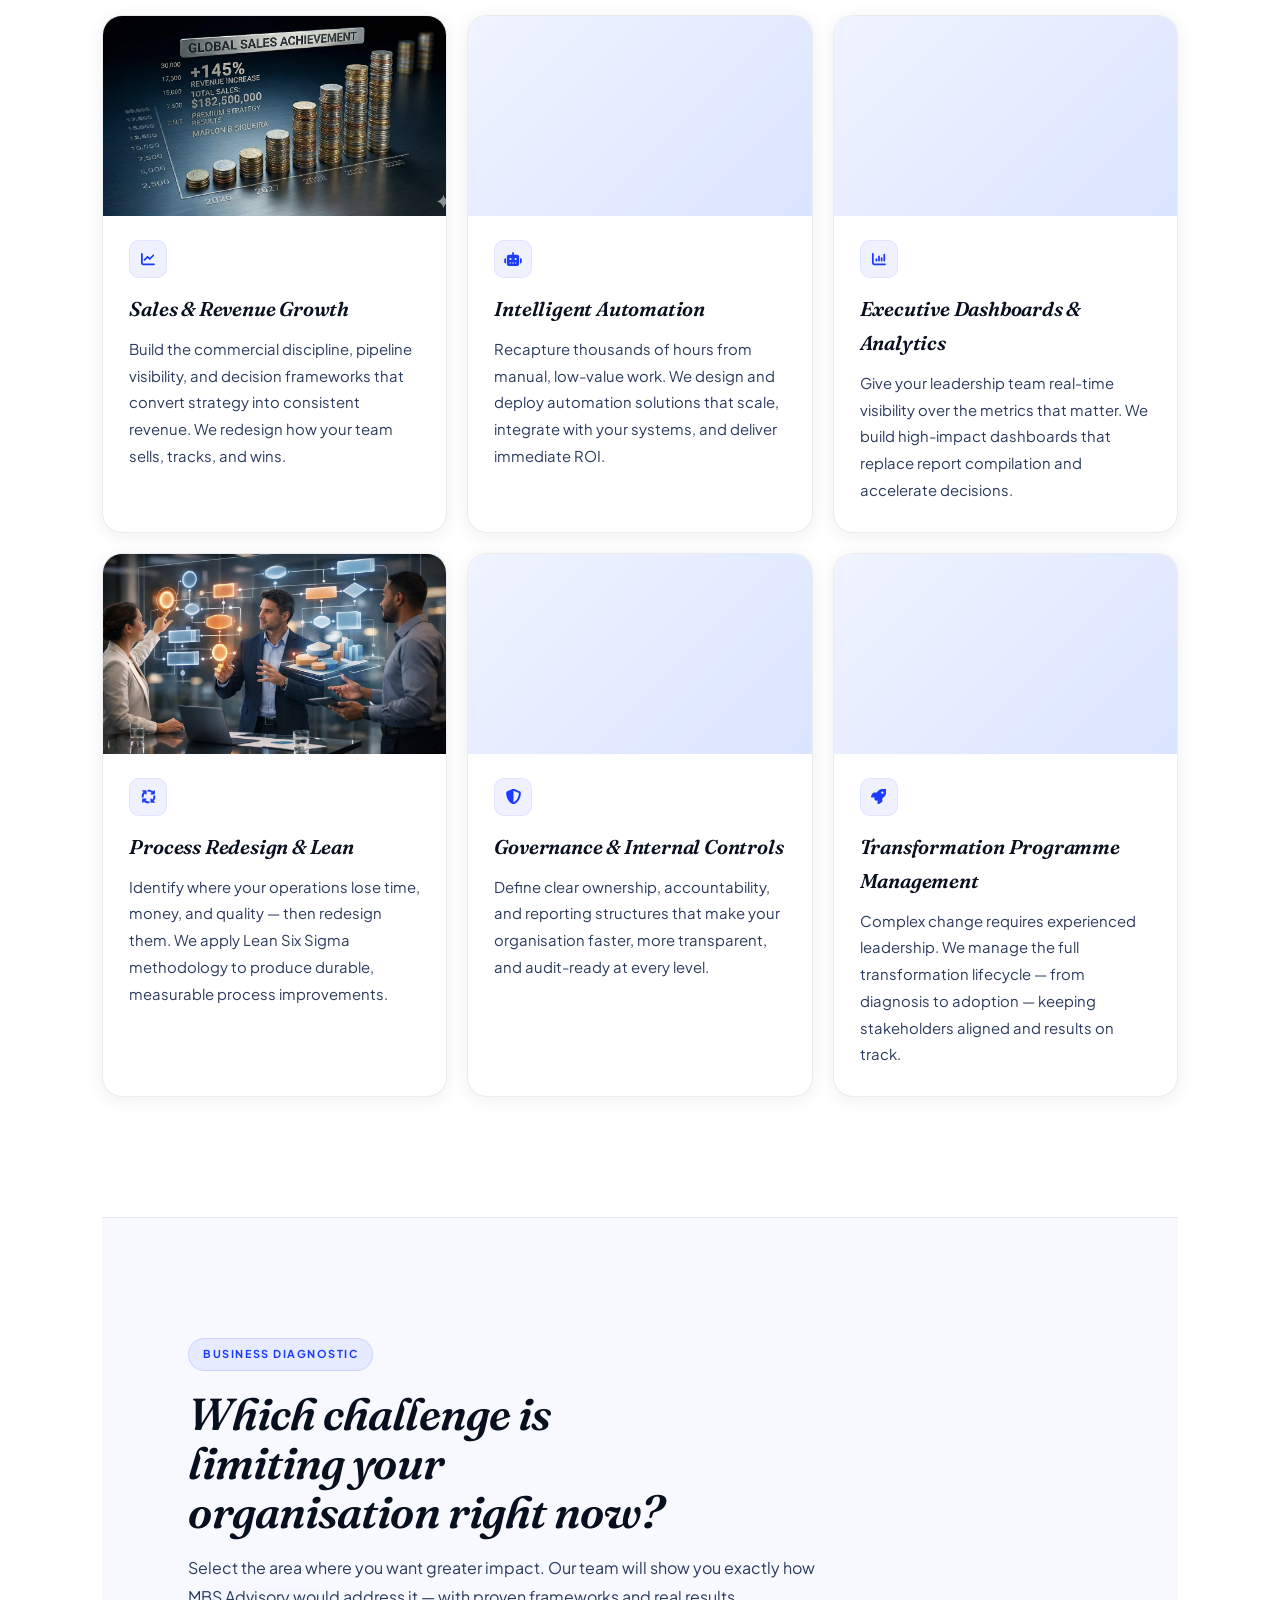
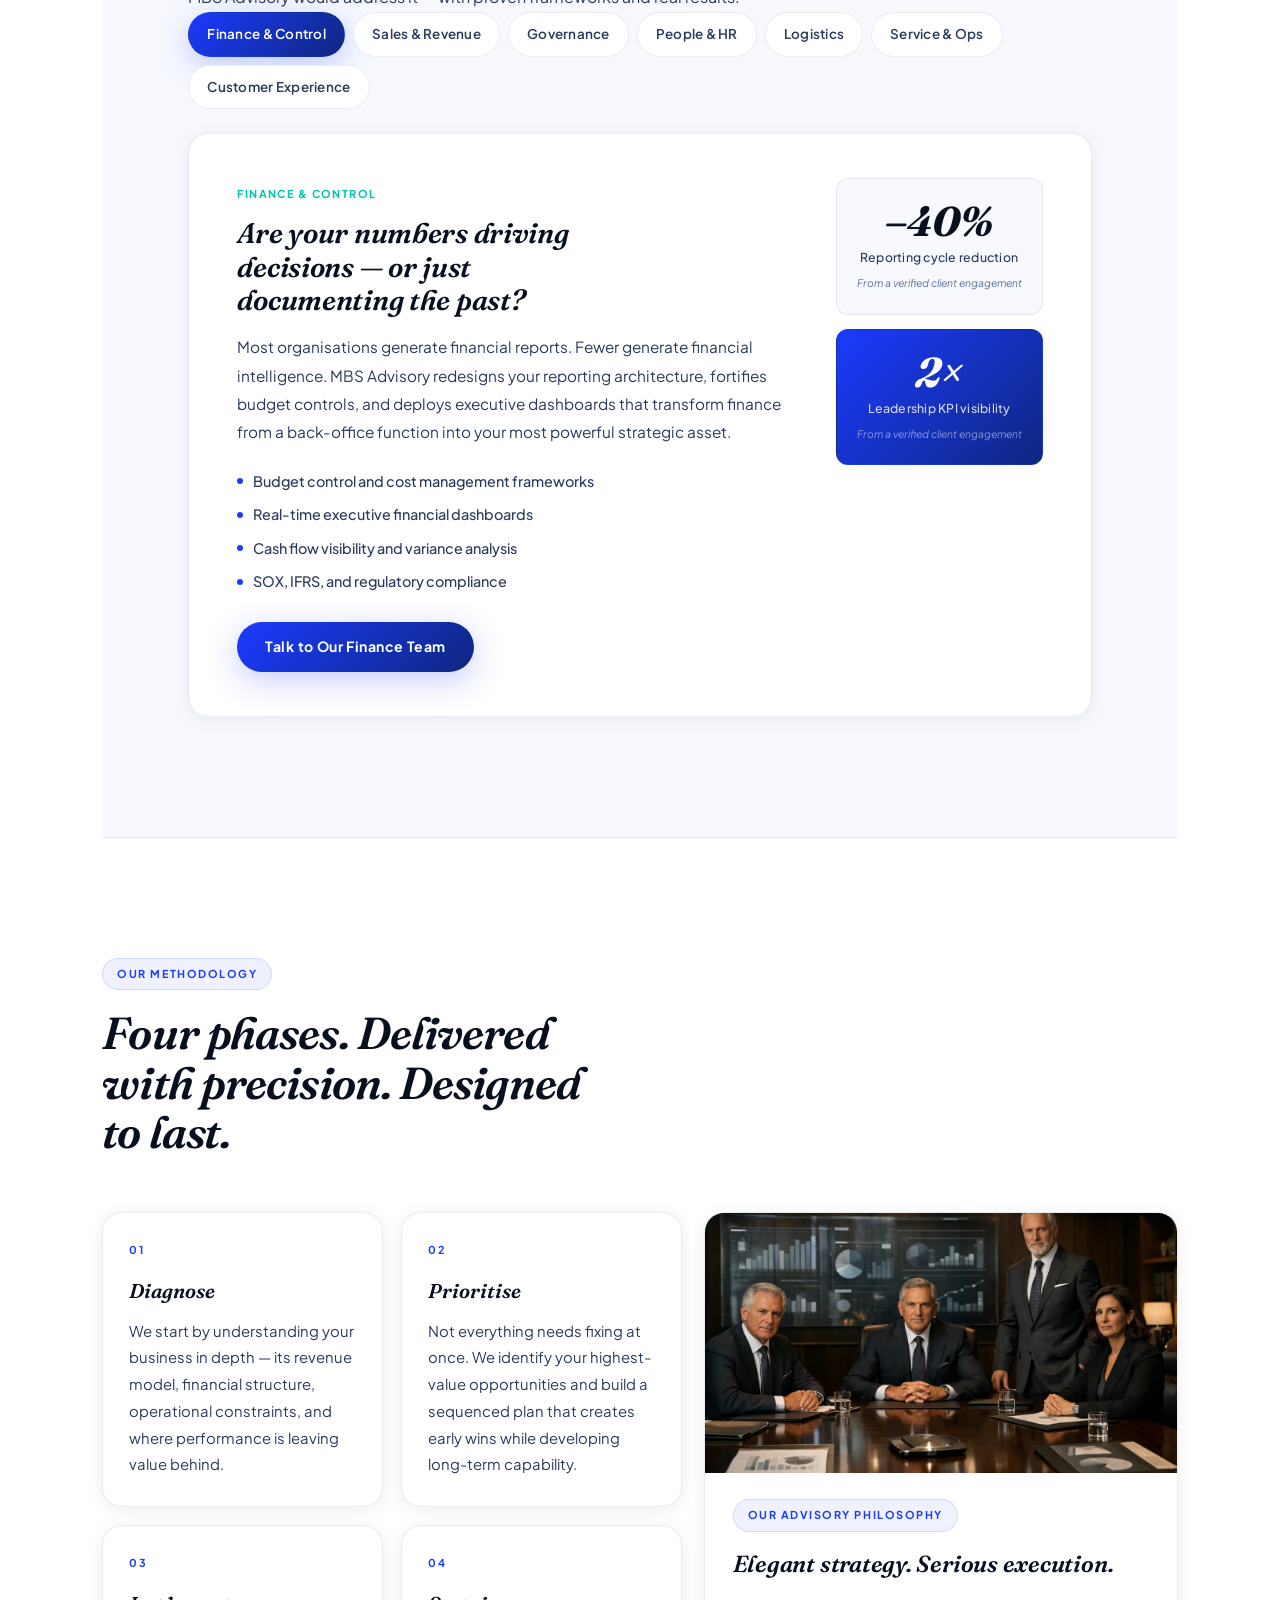
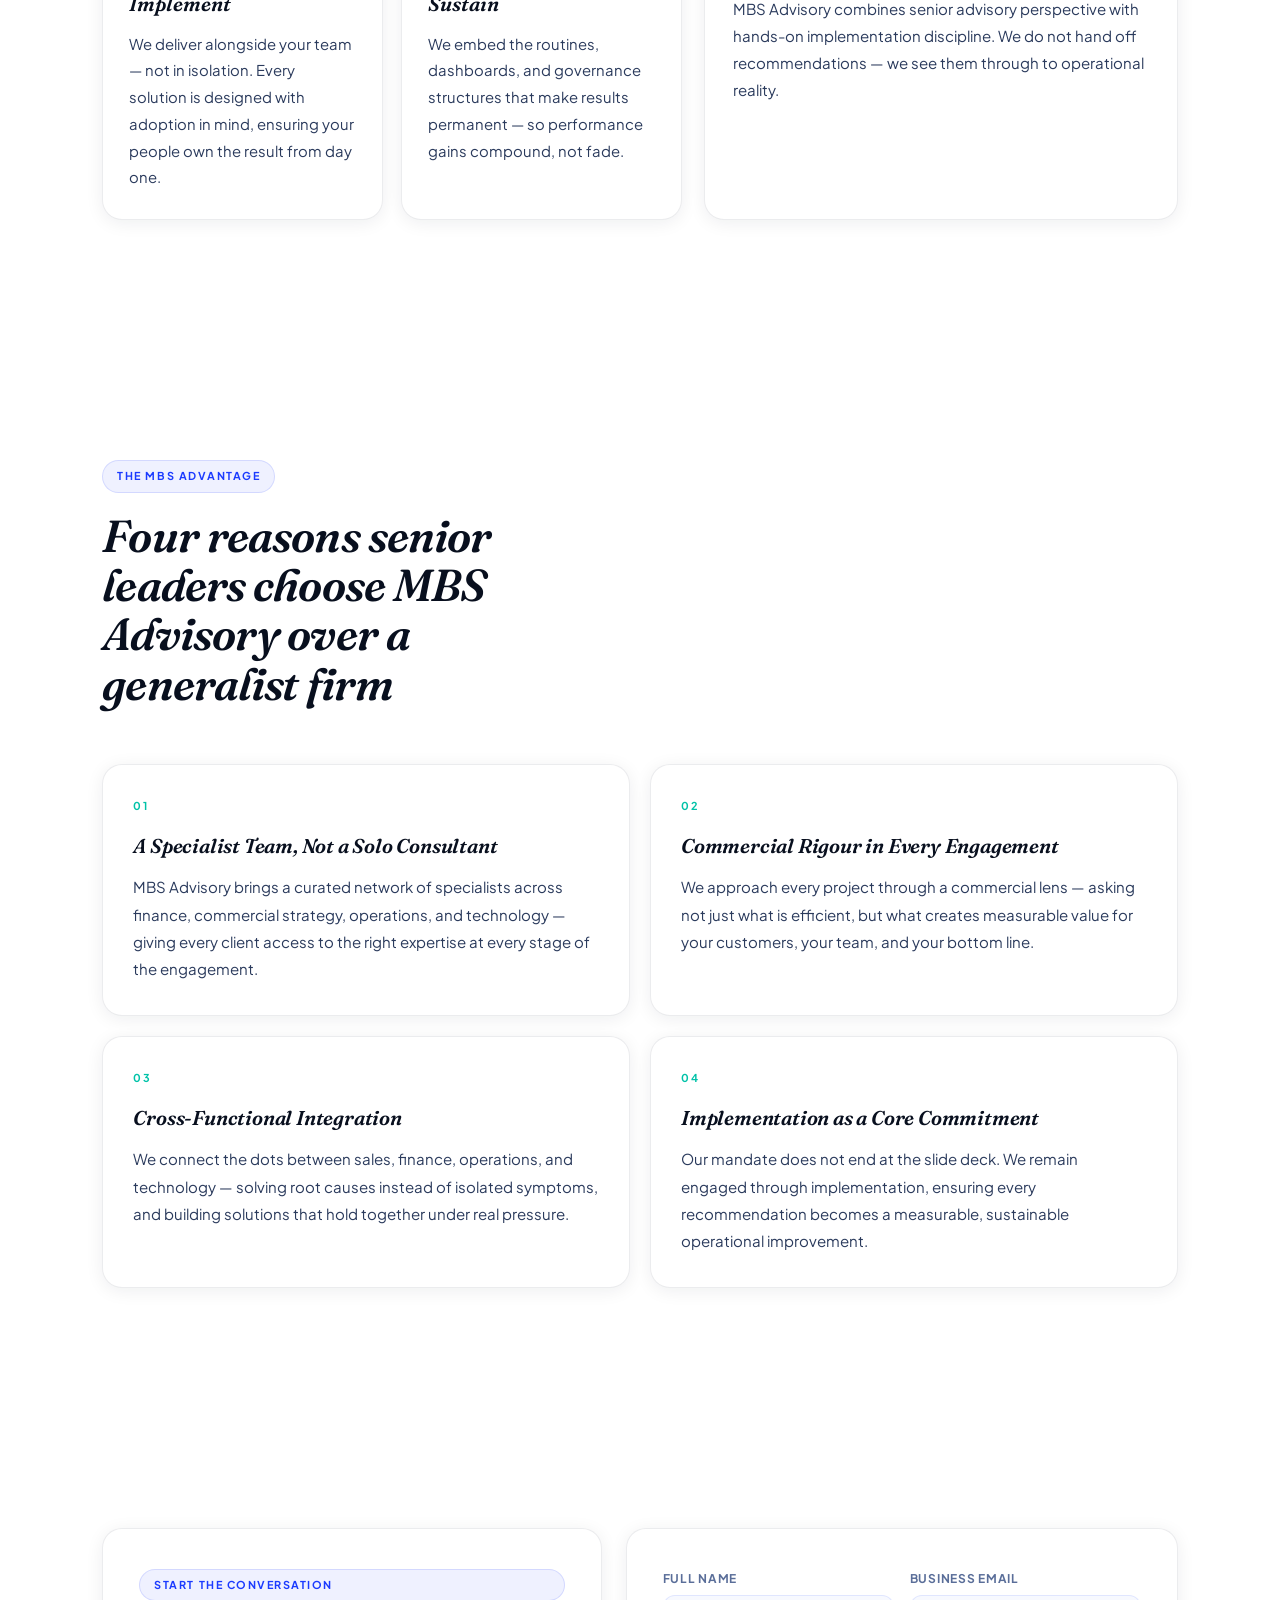
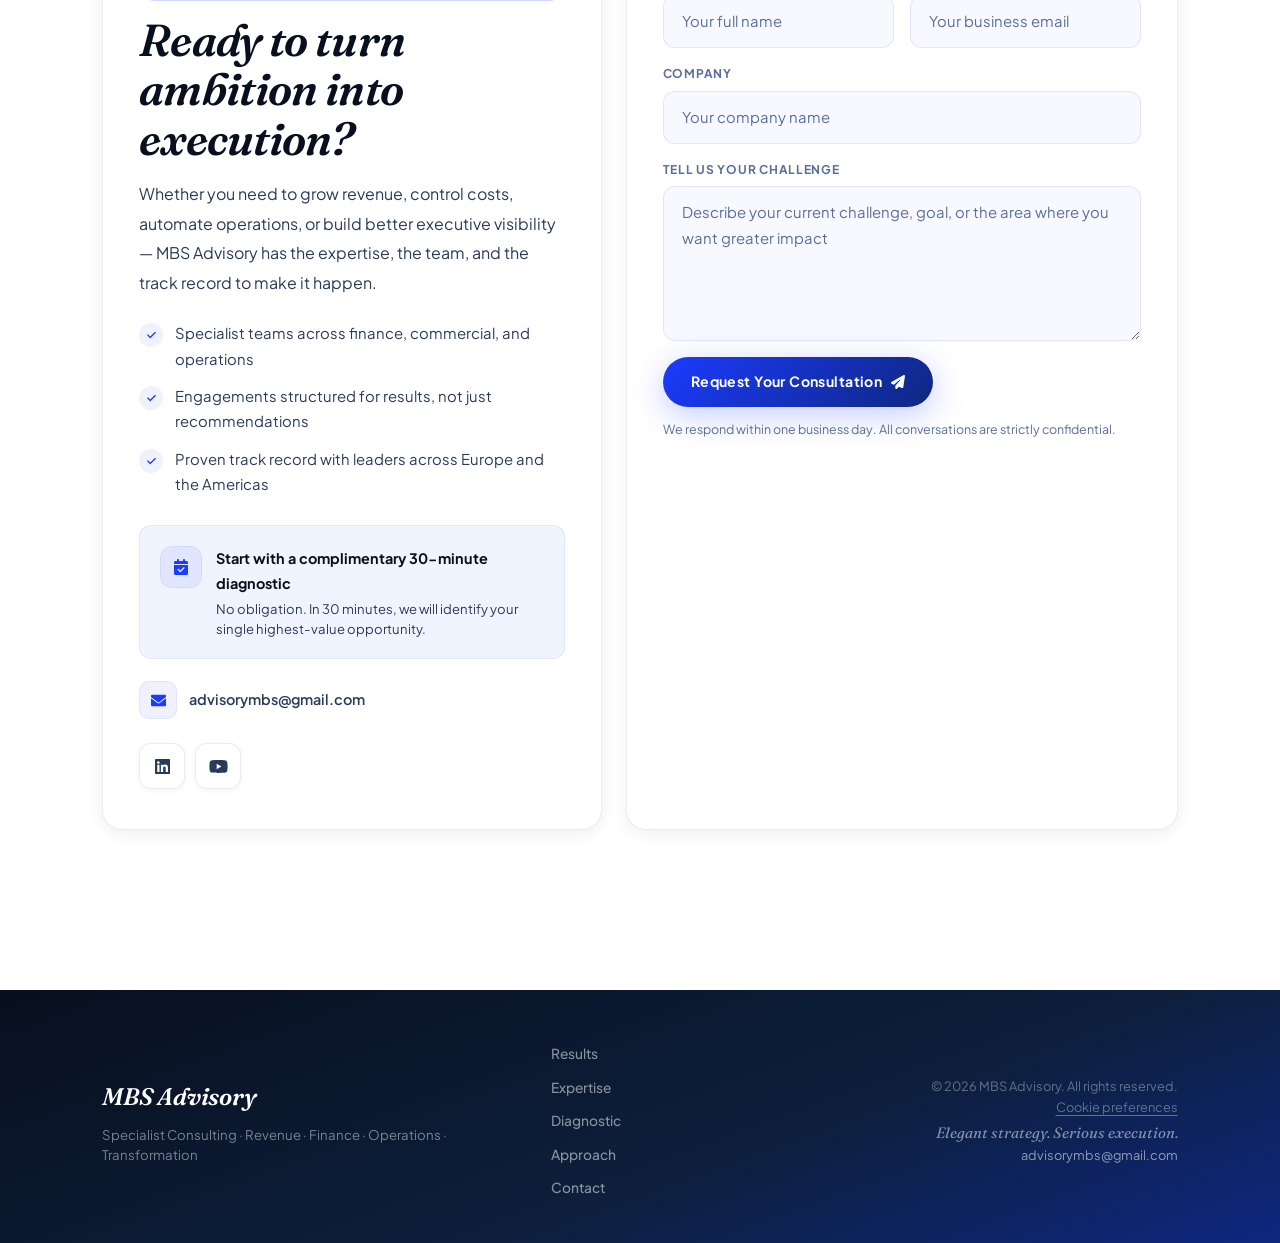
==== commit 788c678f: "Formulário via Web3Forms + verificação de links atualizada (#2) * Link check: actions/checkout v5 (N" ====
--- a/index.html
+++ b/index.html
@@ -62,7 +62,7 @@
       "logo": "https://marlonbsiqueira.github.io/MBS/favicon.svg",
       "image": "https://marlonbsiqueira.github.io/MBS/images/og-cover.jpg",
       "description": "Specialist consulting firm helping CEOs and CFOs grow revenue, transform financial operations and build execution-ready organisations.",
-      "email": "email-removed",
+      "email": "advisorymbs@gmail.com",
       "areaServed": ["Europe", "Americas"],
       "address": { "@type": "PostalAddress", "addressCountry": "PT" },
       "founder": { "@type": "Person", "name": "Marlon B. Siqueira", "sameAs": "https://www.linkedin.com/in/marlonbsiqueira/" },
@@ -751,9 +751,9 @@
                         </div>
                     </div>
 
-                    <a href="mailto:email-removed" class="contact-email-link" aria-label="Send us an email">
+                    <a href="mailto:advisorymbs@gmail.com" class="contact-email-link" aria-label="Send us an email">
                         <span class="cp-icon"><i class="fa-solid fa-envelope"></i></span>
-                        <span data-i18n="contact_email_label">email-removed</span>
+                        <span data-i18n="contact_email_label">advisorymbs@gmail.com</span>
                     </a>
 
                     <div class="contact-social">
@@ -767,7 +767,7 @@
                 </div>
 
                 <form action="https://api.web3forms.com/submit" method="POST" class="contact-form reveal right" id="contact-form">
-                    <!-- Web3Forms public access key (account email-removed) — safe to expose -->
+                    <!-- Web3Forms public access key (account advisorymbs@gmail.com) — safe to expose -->
                     <input type="hidden" name="access_key" value="5cd5f94a-fbce-43a4-a38f-fbebb897b20d">
                     <input type="hidden" name="subject" value="New consultation request - MBS Advisory">
                     <input type="hidden" name="from_name" value="MBS Advisory website">
@@ -822,7 +822,7 @@
                 <p>© <span id="footer-year">2026</span> MBS Advisory. <span data-i18n="footer_rights">All rights reserved.</span></p>
                 <p><button type="button" class="footer-cookie-link" id="cookie-settings" data-i18n="cookie_settings">Cookie preferences</button></p>
                 <p class="footer-tagline" data-i18n="footer_text_3">Elegant strategy. Serious execution.</p>
-                <p class="footer-email"><a href="mailto:email-removed">email-removed</a></p>
+                <p class="footer-email"><a href="mailto:advisorymbs@gmail.com">advisorymbs@gmail.com</a></p>
             </div>
         </div>
     </footer>
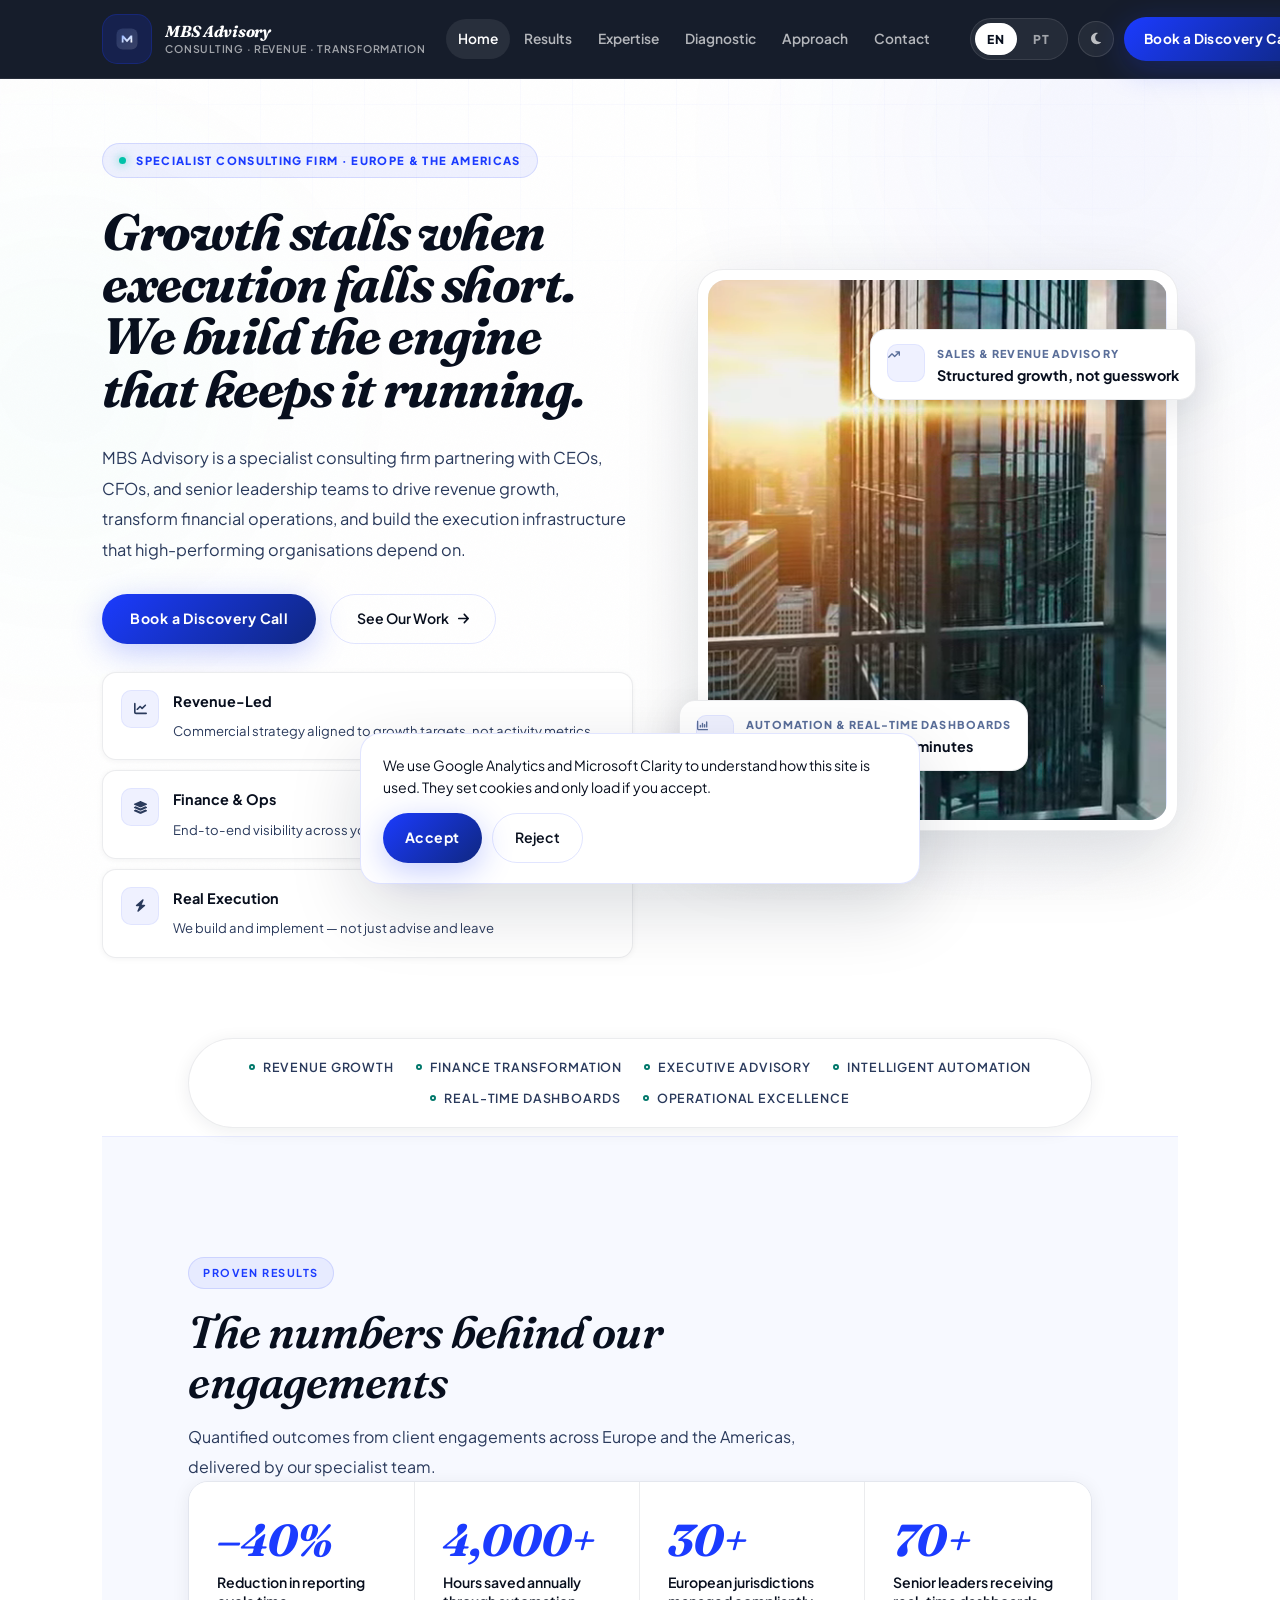
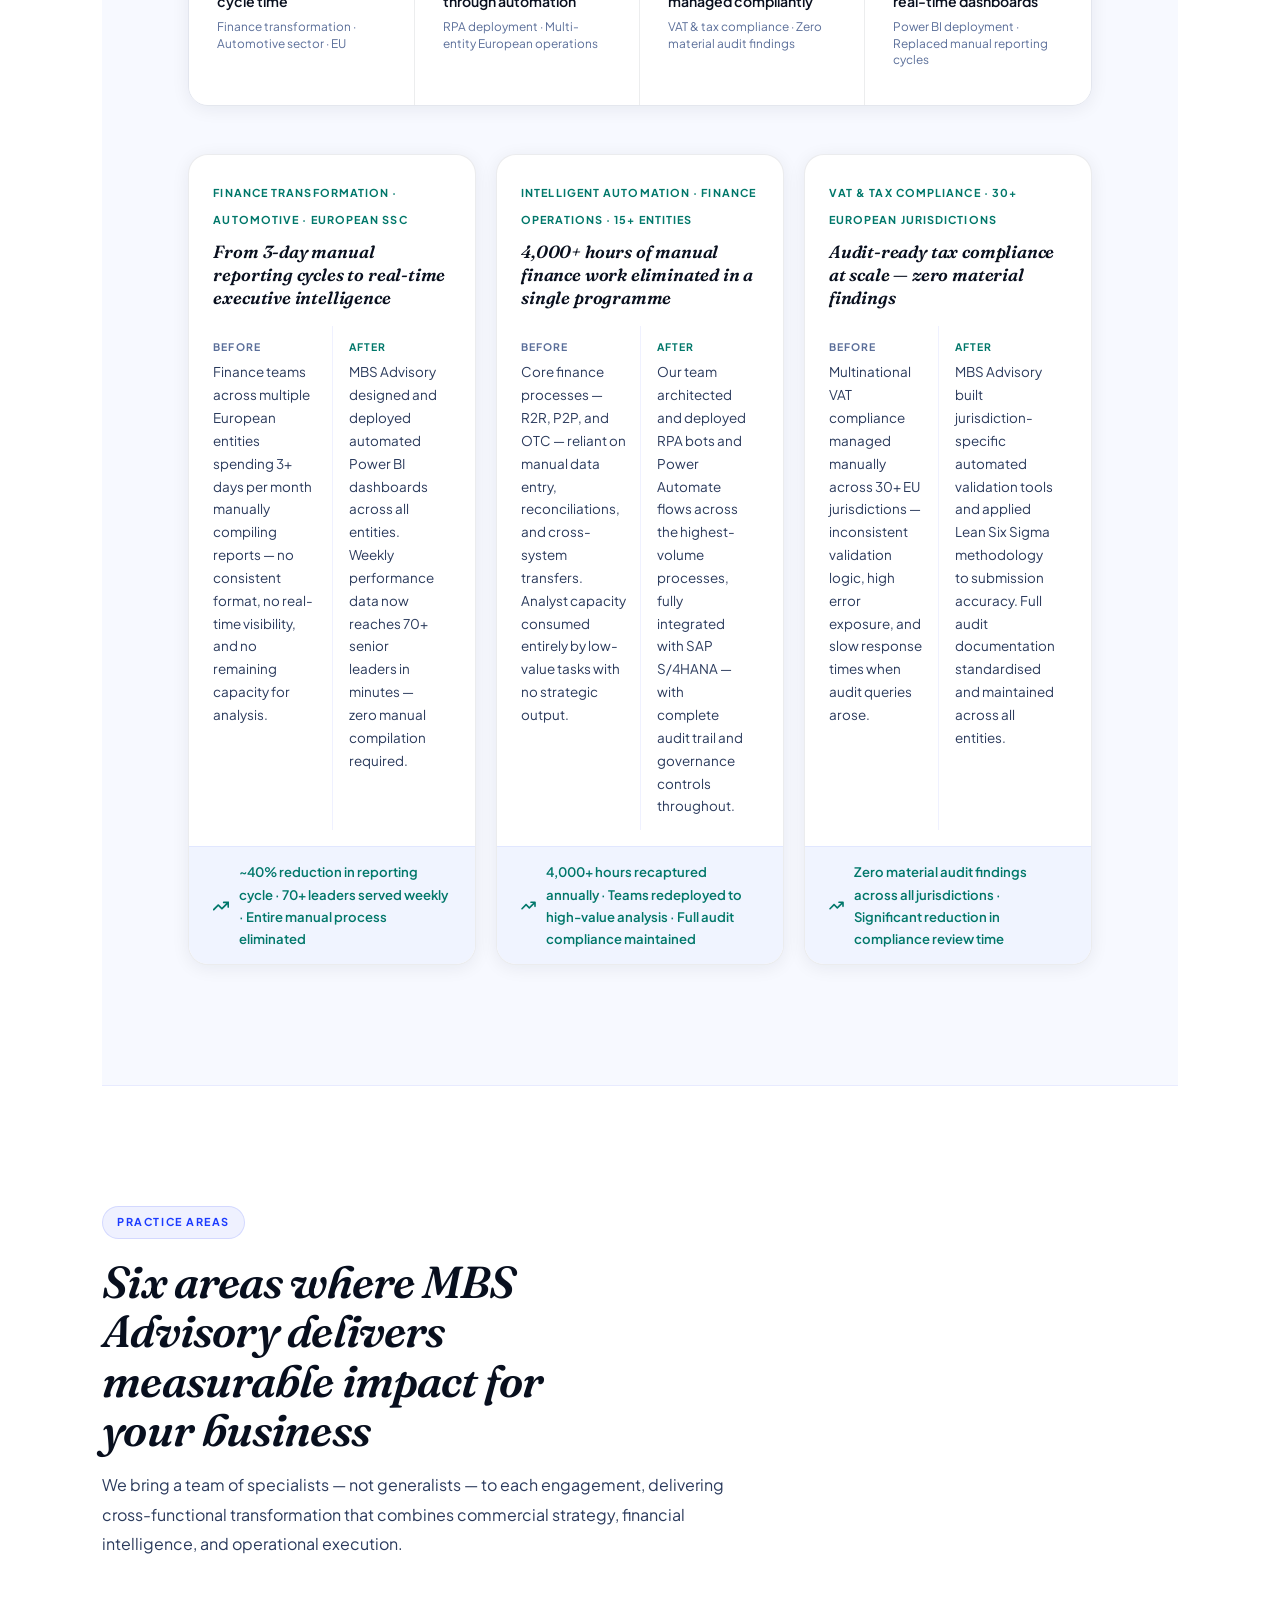
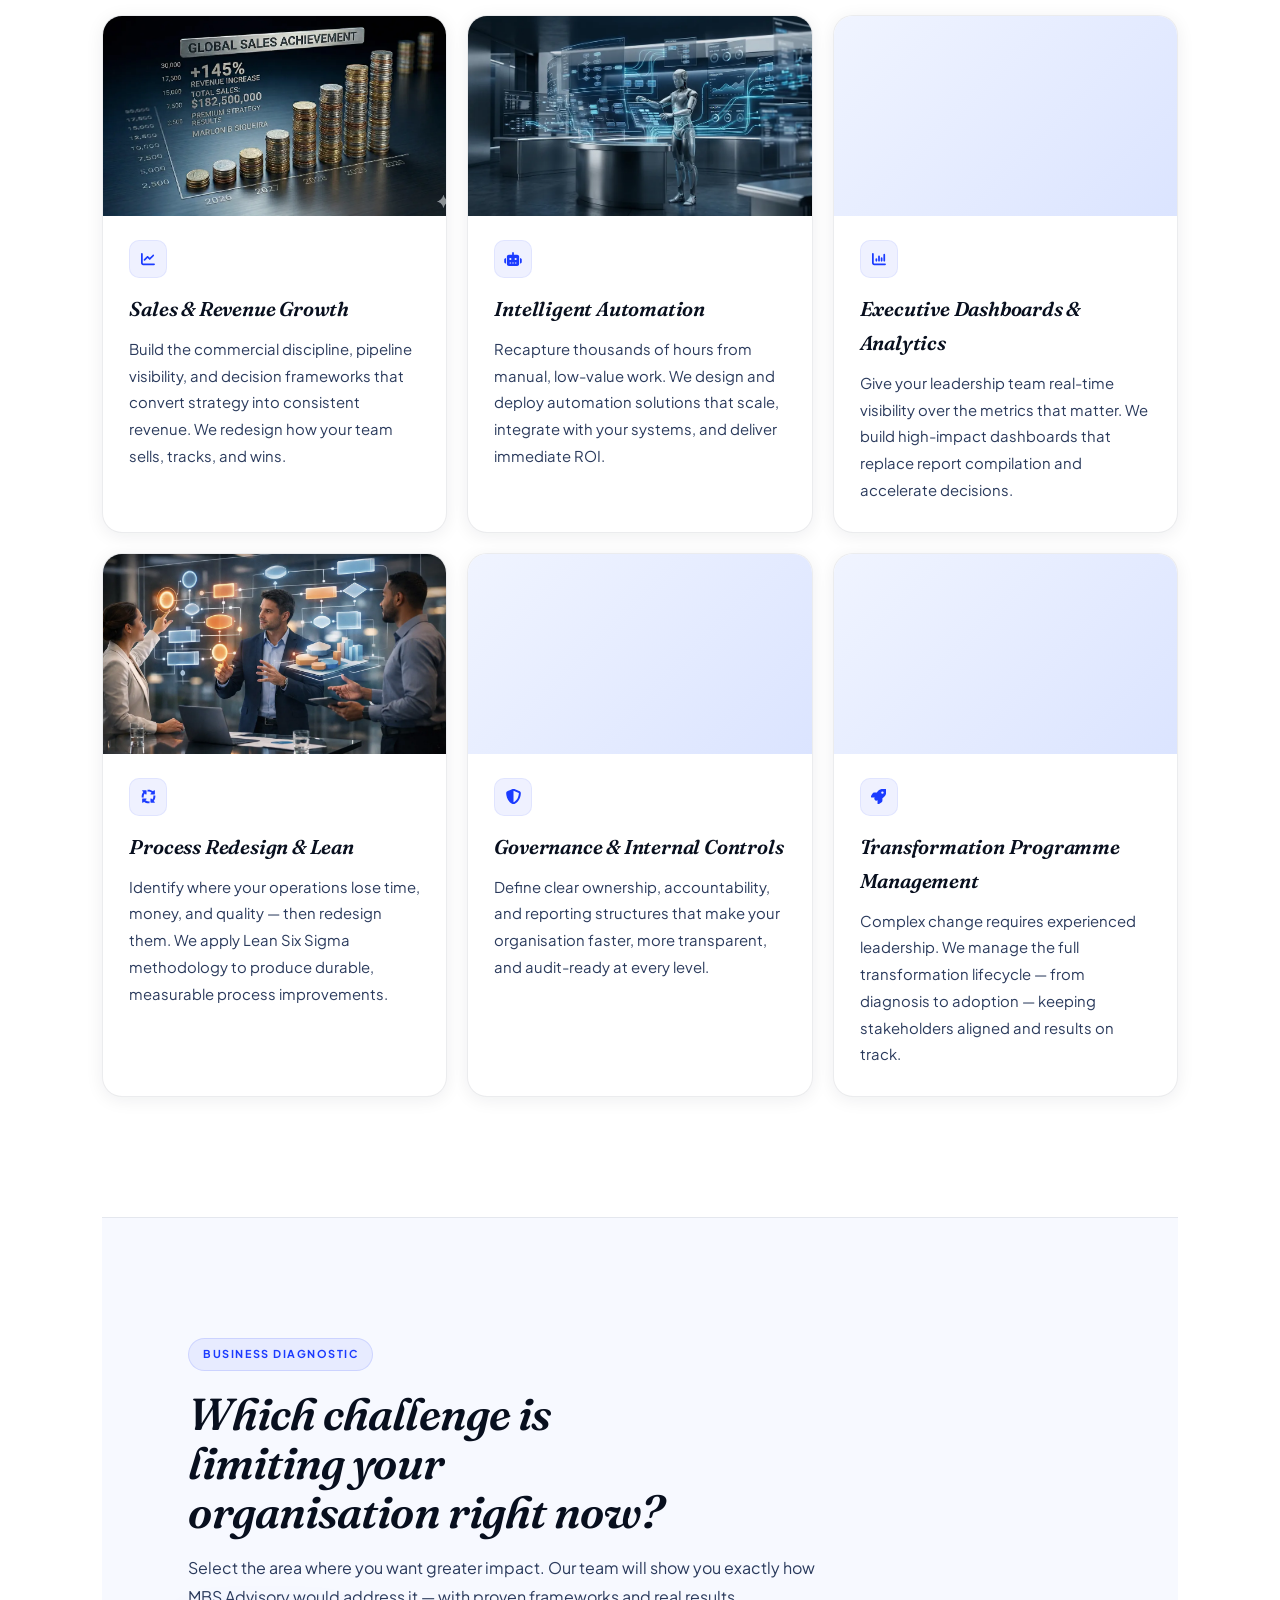
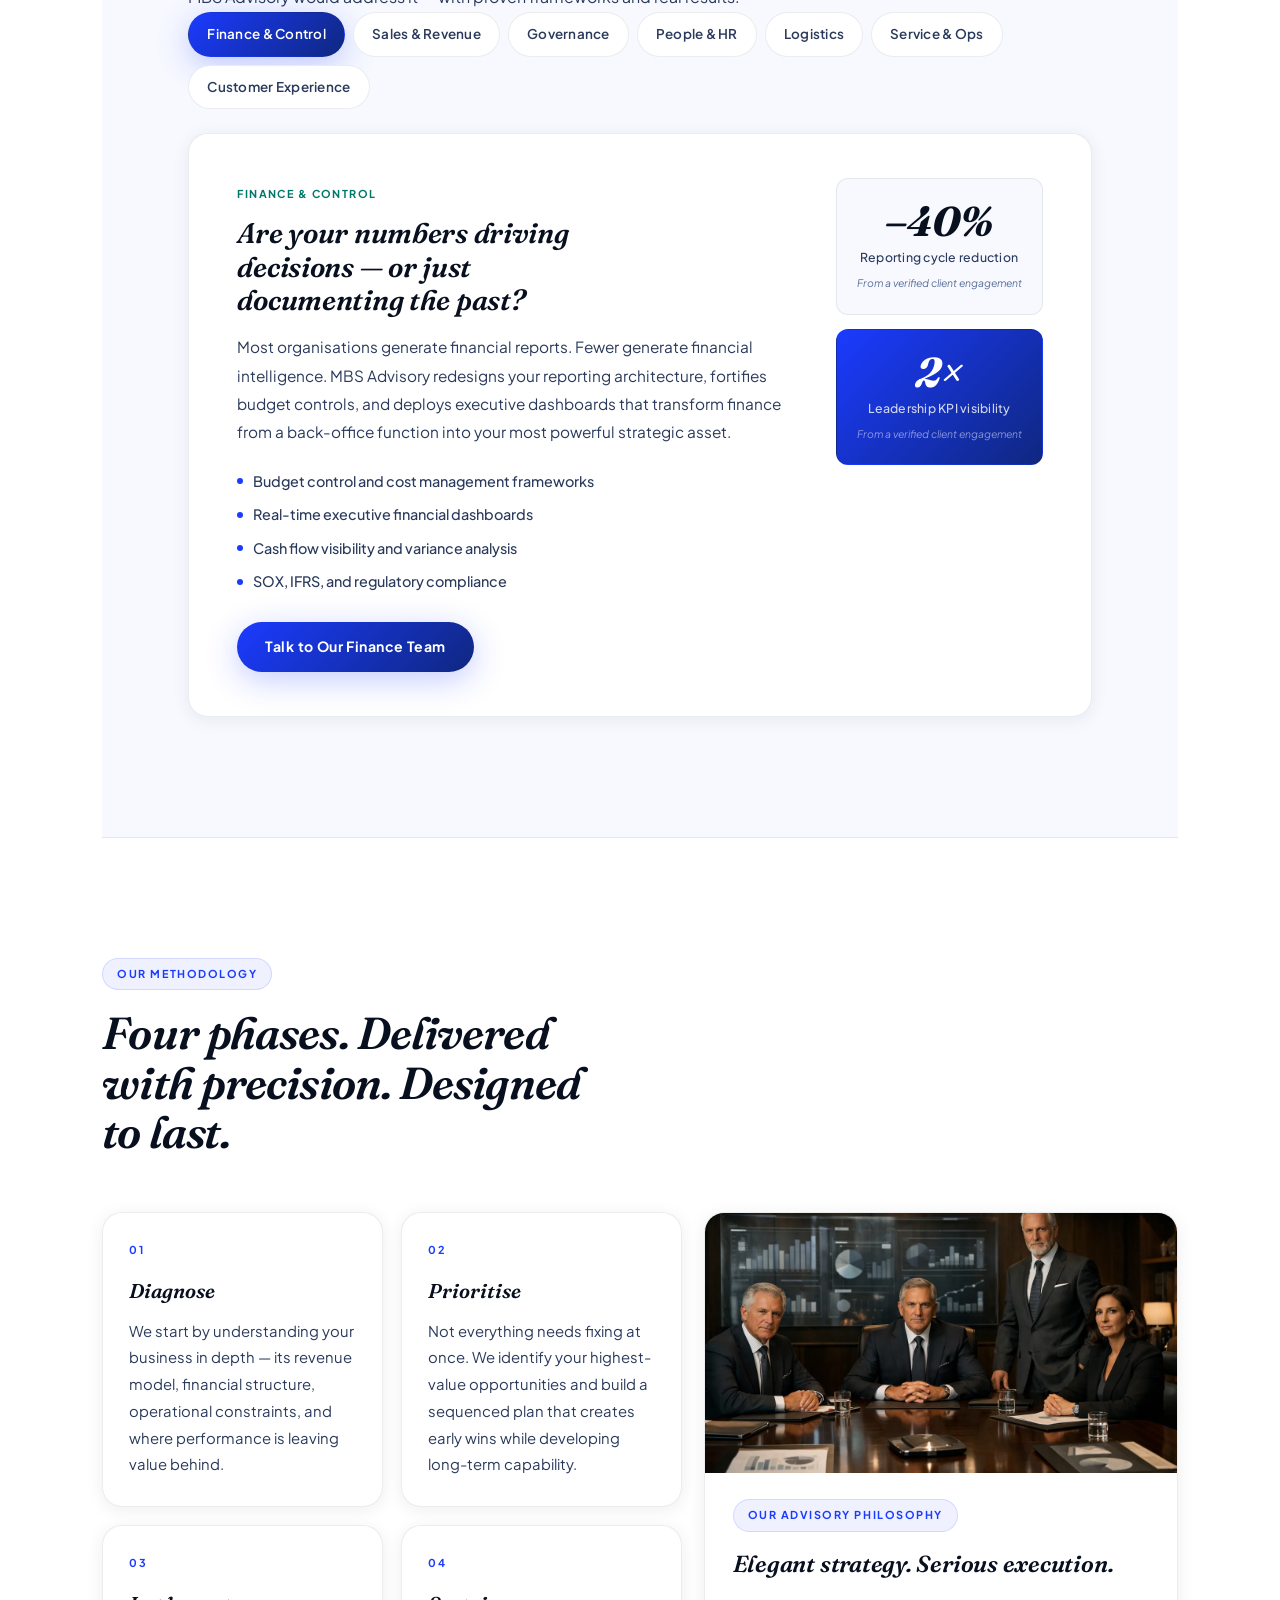
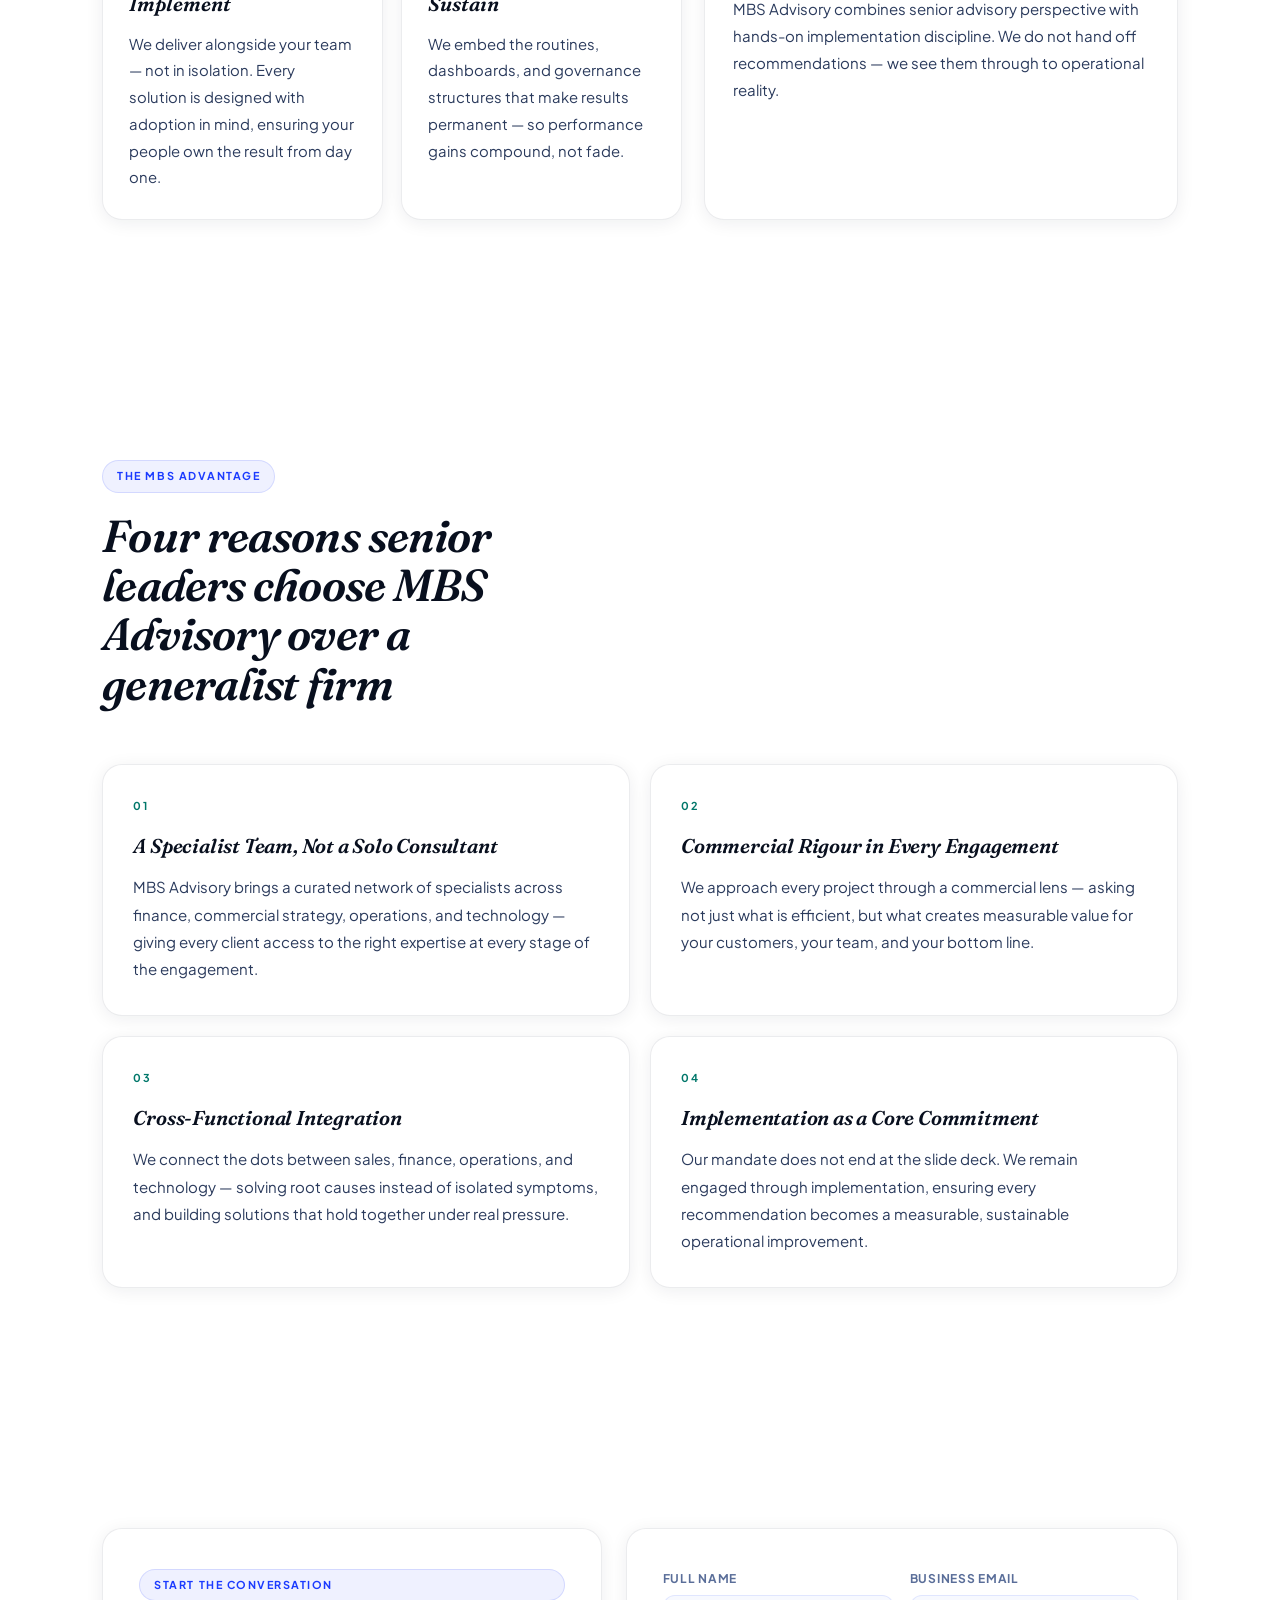
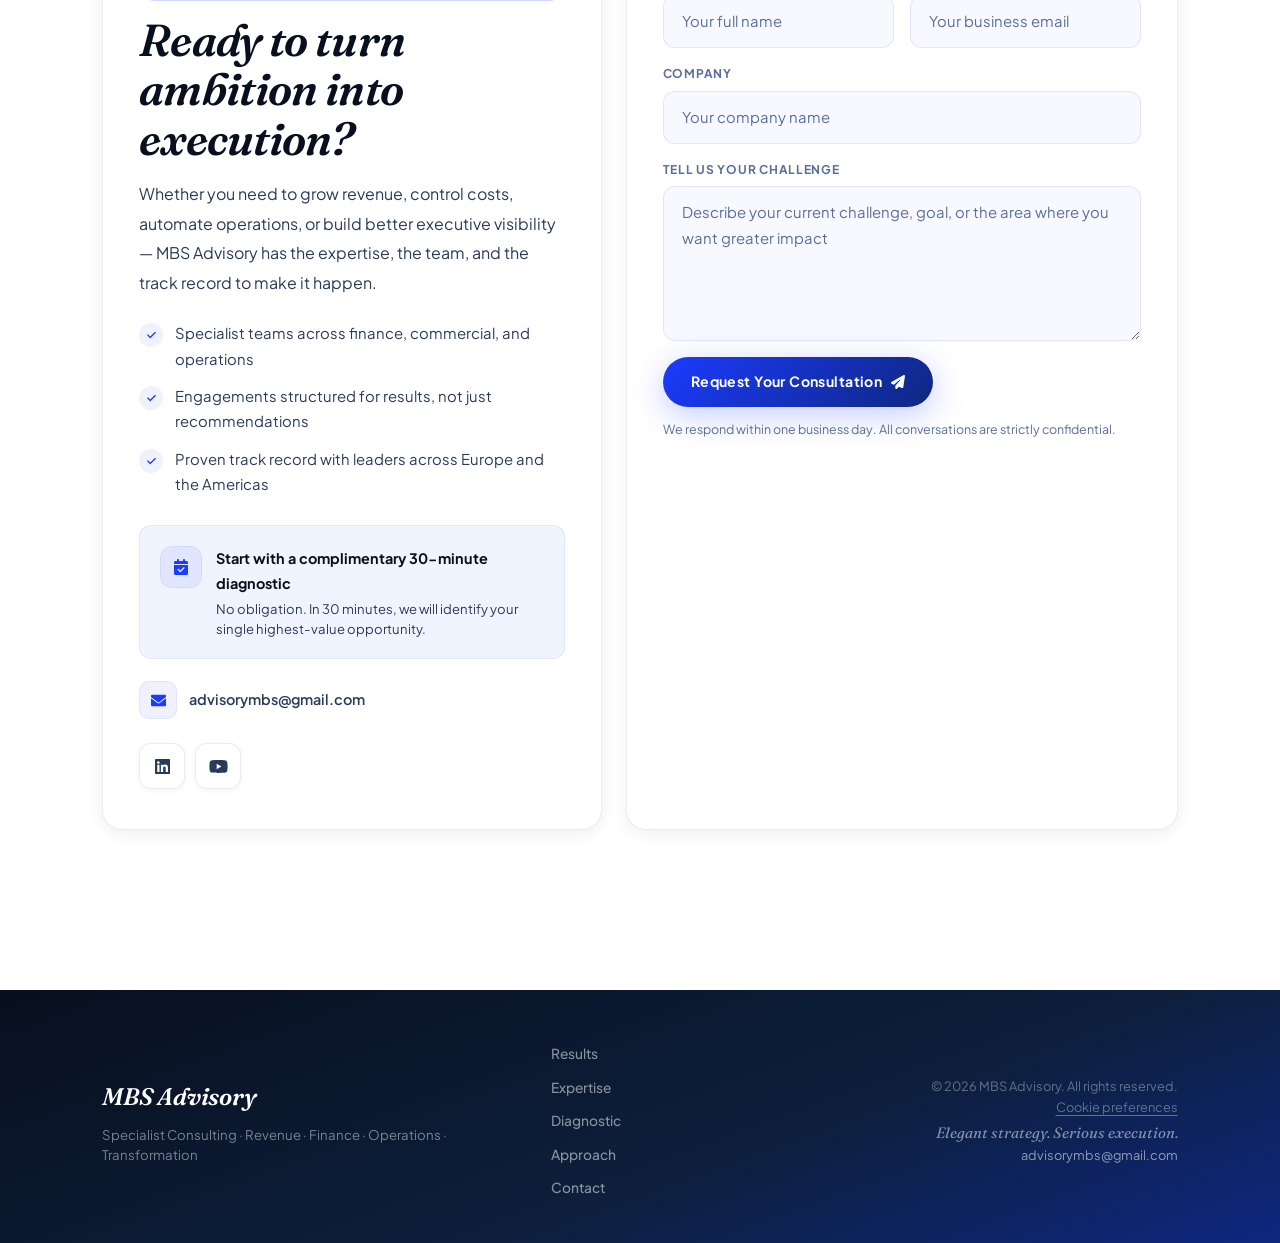
==== commit 9ba91c7d: "Accessibility: WCAG AA contrast in both themes, semantic nav, form timeout - New --teal-ink (#00776A" ====
--- a/index.html
+++ b/index.html
@@ -113,7 +113,7 @@
             </ul>
 
             <div class="nav-actions">
-                <div class="language-switcher" aria-label="Language selector">
+                <div class="language-switcher" role="group" aria-label="Language selector">
                     <button type="button" class="lang-btn active" data-lang="en">EN</button>
                     <button type="button" class="lang-btn" data-lang="pt">PT</button>
                 </div>
@@ -128,7 +128,7 @@
             </button>
         </nav>
 
-        <div id="mobile_menu" aria-label="Mobile navigation">
+        <nav id="mobile_menu" aria-label="Mobile navigation">
             <ul id="mobile_nav_list">
                 <li class="nav-item"><a href="#home"       data-i18n="nav_home">Home</a></li>
                 <li class="nav-item"><a href="#results"    data-i18n="nav_results">Results</a></li>
@@ -147,7 +147,7 @@
                 </button>
             </div>
             <a href="#contact" class="btn-primary mobile-cta" data-i18n="nav_cta">Book a Discovery Call</a>
-        </div>
+        </nav>
     </header>
 
     <main id="main-content">
@@ -773,7 +773,7 @@
                     <input type="hidden" name="from_name" value="MBS Advisory website">
                     <input type="hidden" name="redirect" value="https://marlonbsiqueira.github.io/MBS/#contact">
                     <!-- spam trap: real visitors never see or fill this -->
-                    <input type="checkbox" name="botcheck" tabindex="-1" autocomplete="off" aria-hidden="true" style="position:absolute;left:-9999px">
+                    <input type="checkbox" name="botcheck" tabindex="-1" aria-hidden="true" style="position:absolute;left:-9999px">
 
                     <div class="form-row">
                         <div class="form-field">
--- a/styles/styles.css
+++ b/styles/styles.css
@@ -23,6 +23,7 @@
     --blue-050: #F0F4FF;
     --teal:     #00C2A8;
     --teal-dim: rgba(0, 194, 168, 0.1);
+    --teal-ink: #00776A;   /* teal for text on light surfaces (WCAG AA) */
 
     /* Semantic surface tokens */
     --bg:          #ffffff;
@@ -84,6 +85,8 @@
     --text-2:      #A8B8D8;
     --text-3:      #6B82AA;
     --primary:     #5577FF;
+    --primary-ink: #7D97FF;   /* primary for small text on dark surfaces (AA) */
+    --teal-ink:    var(--teal);
     --primary-dim: rgba(85, 119, 255, 0.12);
     --border:      rgba(85, 119, 255, 0.2);
     --border-card: rgba(255, 255, 255, 0.07);
@@ -221,6 +224,7 @@
 }
 
 [data-theme="dark"] .section-tag {
+    color: var(--primary-ink);
     background: rgba(85,119,255,0.12);
     border-color: rgba(85,119,255,0.2);
 }
@@ -323,7 +327,7 @@
     white-space: nowrap;
 }
 
-.trust-bar-inner span i { font-size: 0.38rem; color: var(--teal); }
+.trust-bar-inner span i { font-size: 0.38rem; color: var(--teal-ink); }
 
 /* ── Results: metrics row ───────────────────────────── */
 .metrics-row {
@@ -414,7 +418,7 @@
 .case-sector {
     font-size: 0.68rem; font-weight: 700;
     letter-spacing: 0.1em; text-transform: uppercase;
-    color: var(--teal);
+    color: var(--teal-ink);
 }
 
 .case-card h3 {
@@ -440,7 +444,7 @@
     color: var(--text-3); margin-bottom: 6px;
 }
 
-.case-after .case-label { color: var(--teal); }
+.case-after .case-label { color: var(--teal-ink); }
 
 .case-col p {
     font-size: 0.84rem; color: var(--text-2); line-height: 1.7;
@@ -452,7 +456,7 @@
     background: var(--bg-3);
     border-top: 1px solid var(--border-light);
     font-size: 0.82rem; font-weight: 600;
-    color: var(--teal);
+    color: var(--teal-ink);
 }
 
 .case-result i { font-size: 0.85rem; flex-shrink: 0; }
@@ -585,7 +589,7 @@
     display: inline-block;
     font-size: 0.68rem; font-weight: 700;
     letter-spacing: 0.13em; text-transform: uppercase;
-    color: var(--teal); margin-bottom: 12px;
+    color: var(--teal-ink); margin-bottom: 12px;
 }
 
 .diag-text h3 {
@@ -744,7 +748,7 @@
 
 .result-number {
     font-size: 0.68rem; font-weight: 700;
-    letter-spacing: 0.16em; color: var(--teal); margin-bottom: 14px;
+    letter-spacing: 0.16em; color: var(--teal-ink); margin-bottom: 14px;
 }
 
 .result-box h3 {
--- a/styles/header.css
+++ b/styles/header.css
@@ -59,7 +59,7 @@
     font-family: 'Plus Jakarta Sans', system-ui, sans-serif;
     font-size: 0.66rem; font-weight: 600;
     letter-spacing: 0.07em; text-transform: uppercase;
-    color: rgba(255,255,255,0.42); margin-top: 3px; white-space: nowrap;
+    color: rgba(255,255,255,0.6); margin-top: 3px; white-space: nowrap;
 }
 
 /* ── Nav list ───────────────────────────────────────── */
--- a/styles/home.css
+++ b/styles/home.css
@@ -28,6 +28,8 @@
     letter-spacing: 0.12em; text-transform: uppercase;
     width: fit-content;
 }
+
+[data-theme="dark"] .eyebrow { color: var(--primary-ink); }
 
 .eyebrow-dot {
     width: 7px; height: 7px; border-radius: 50%;
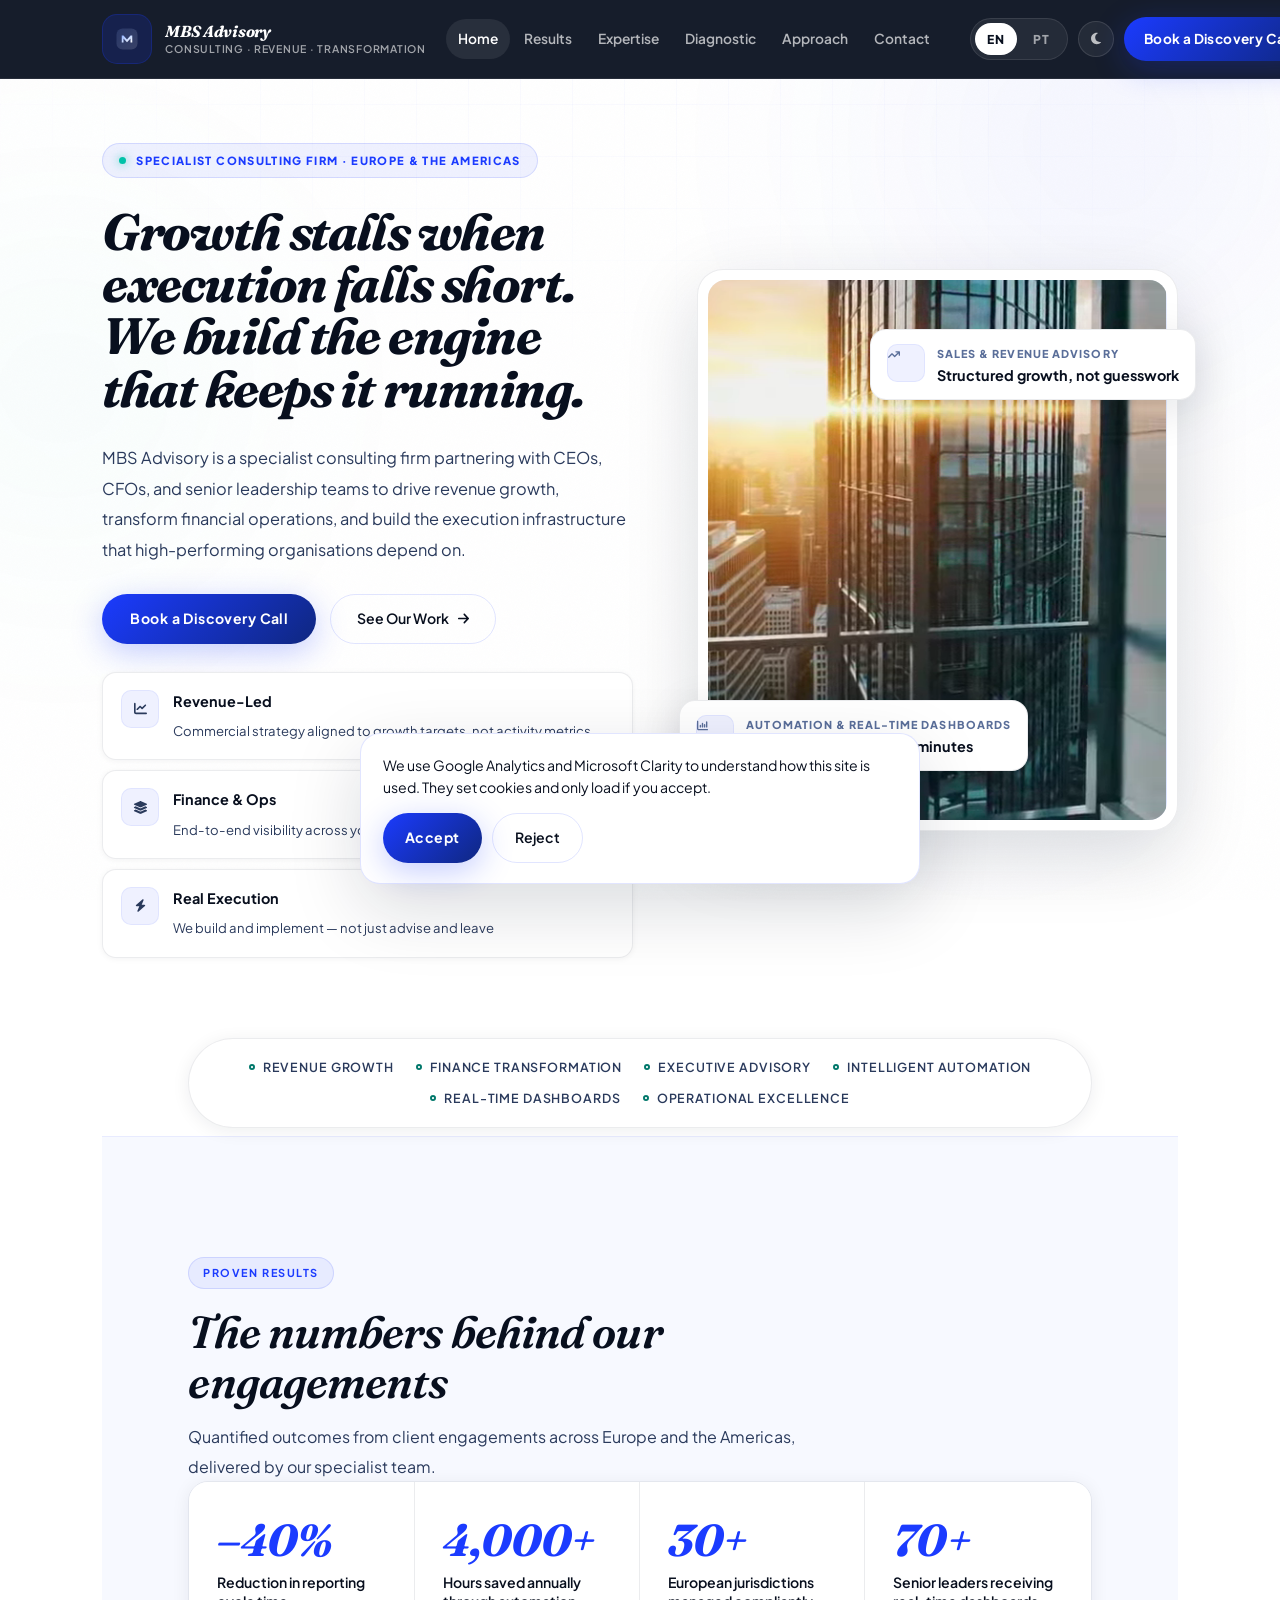
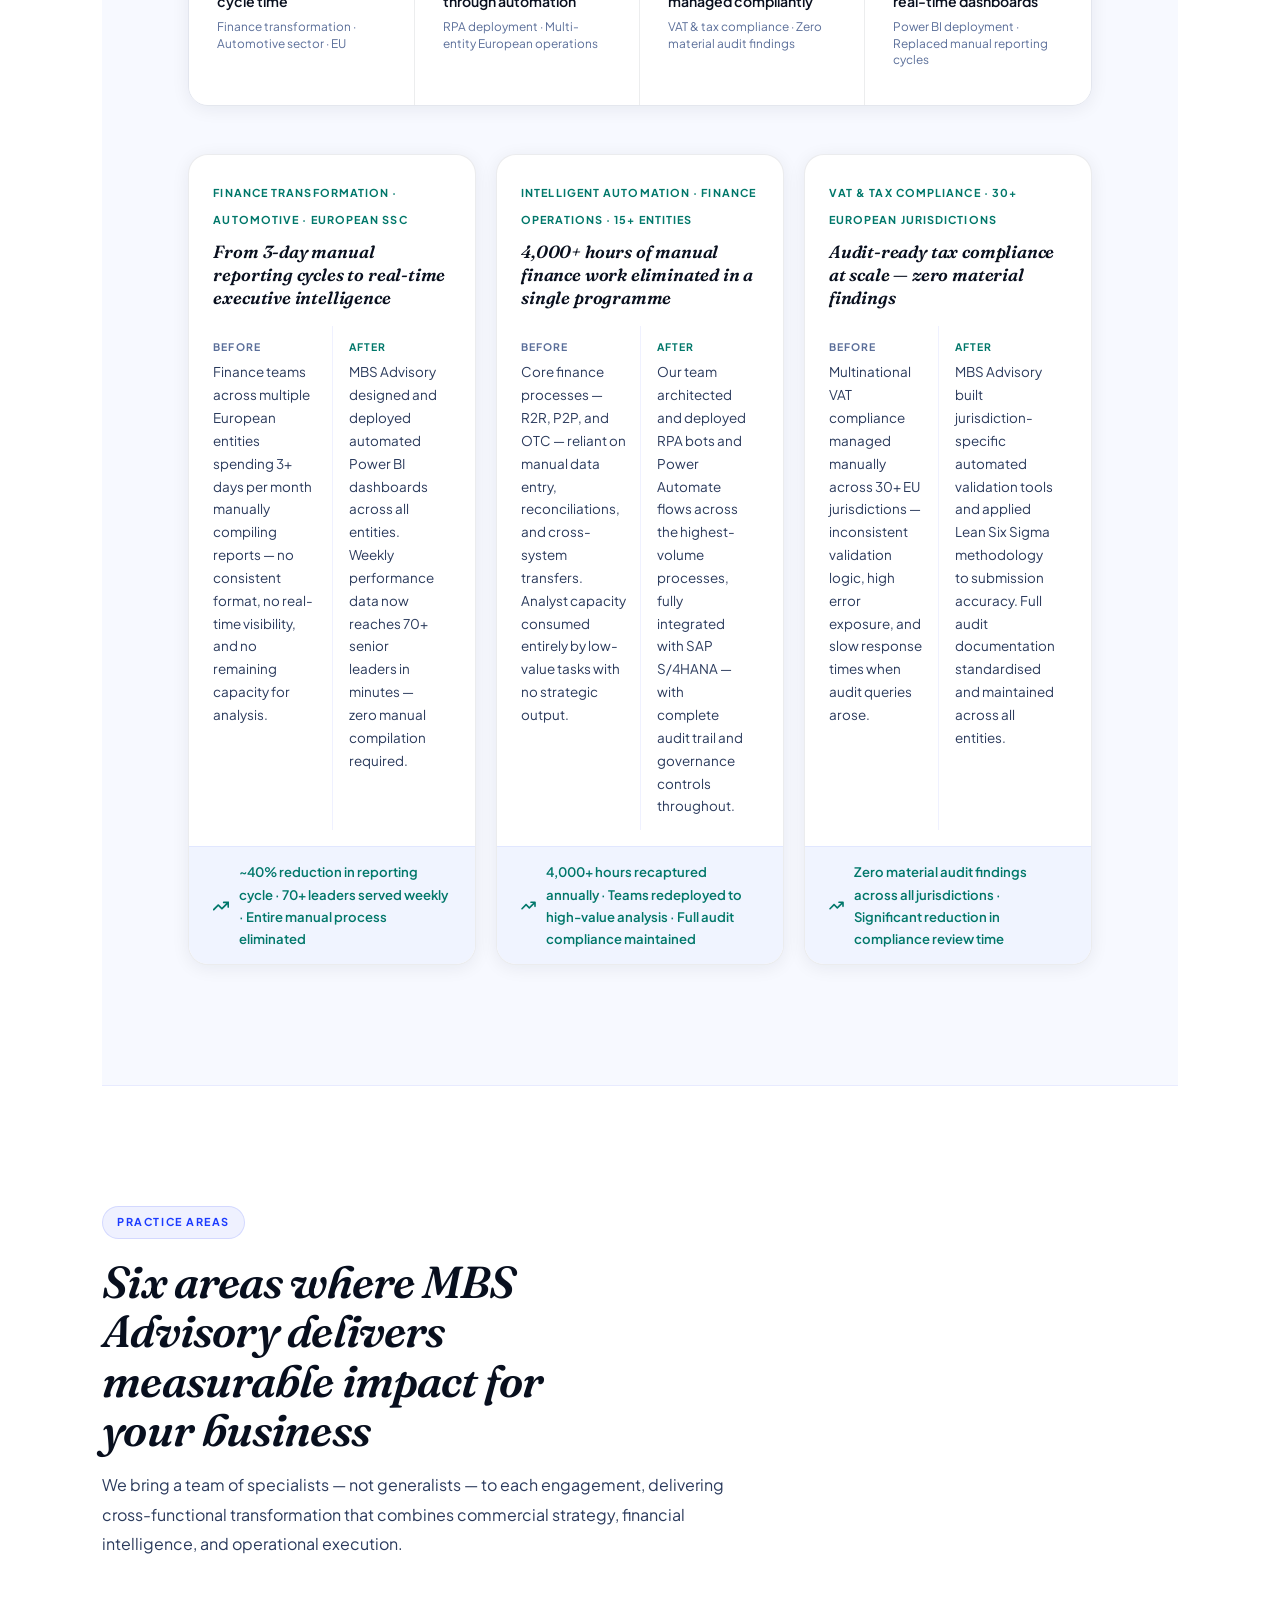
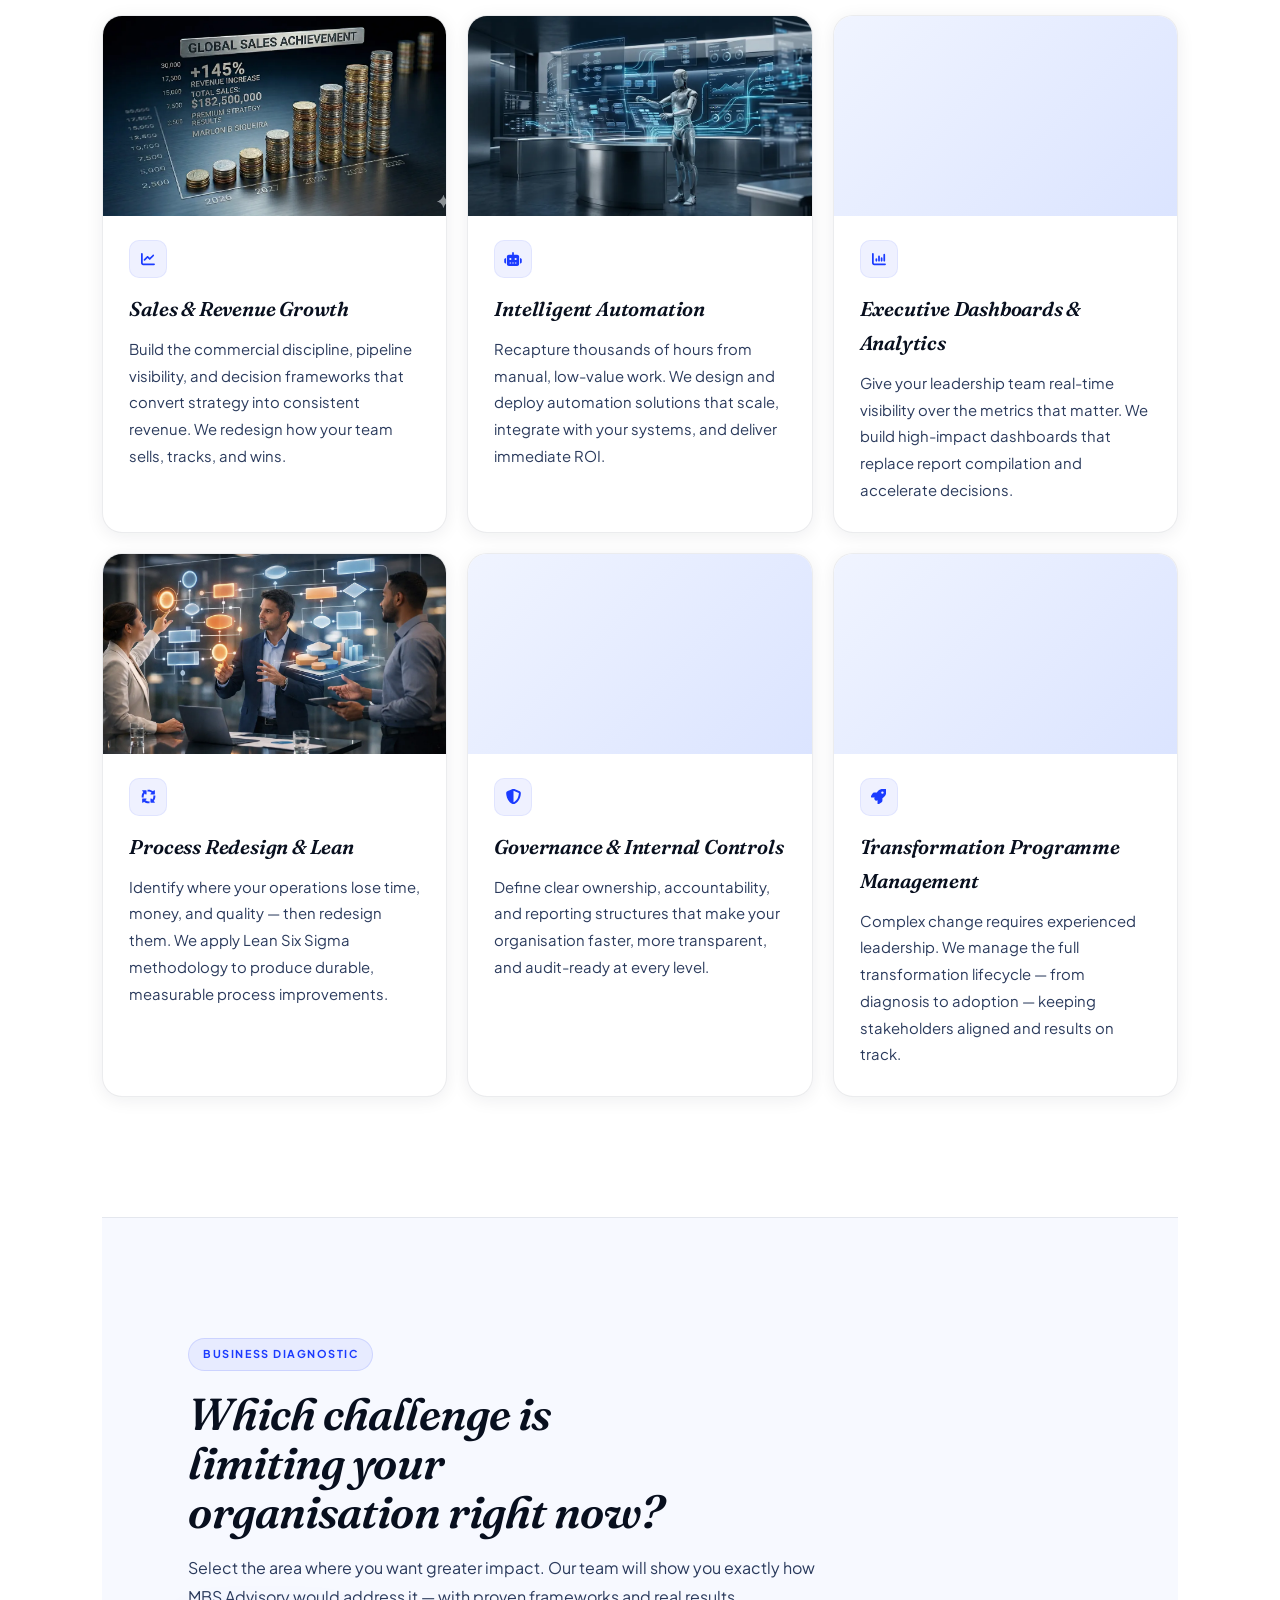
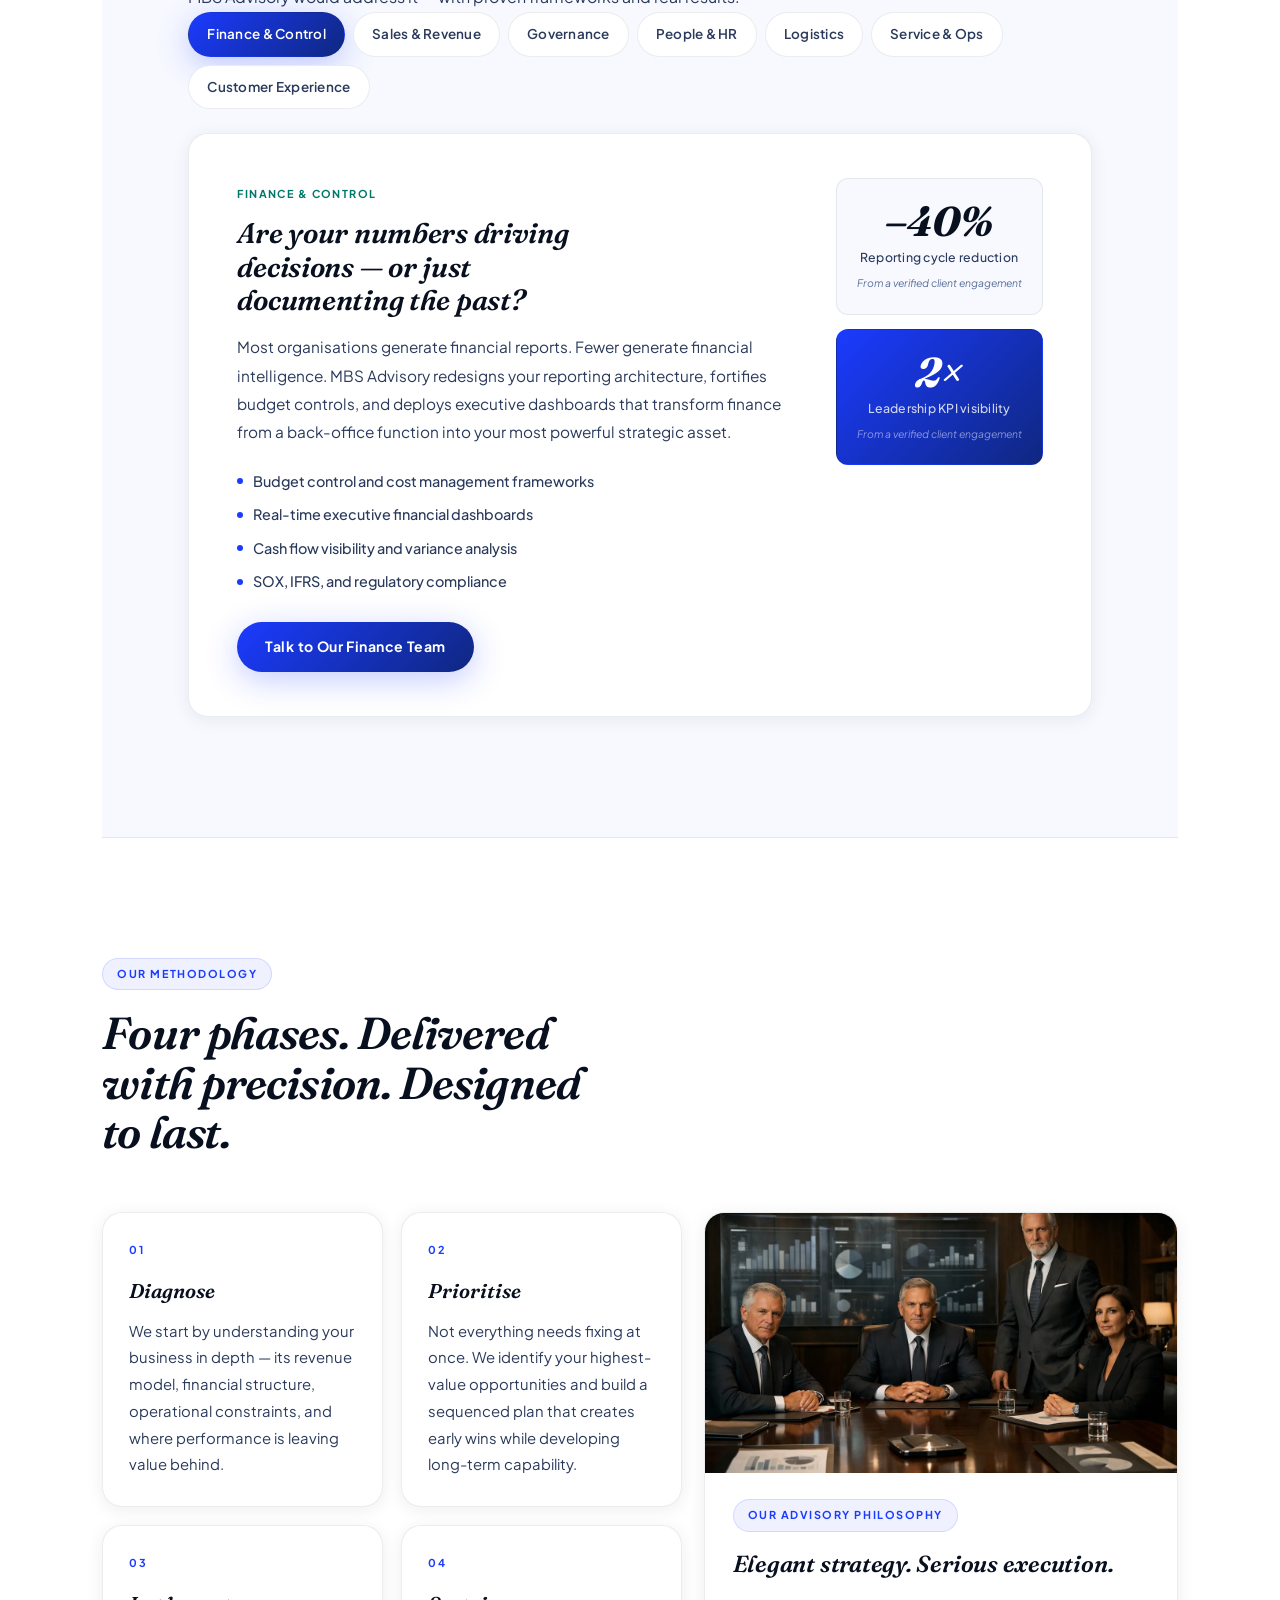
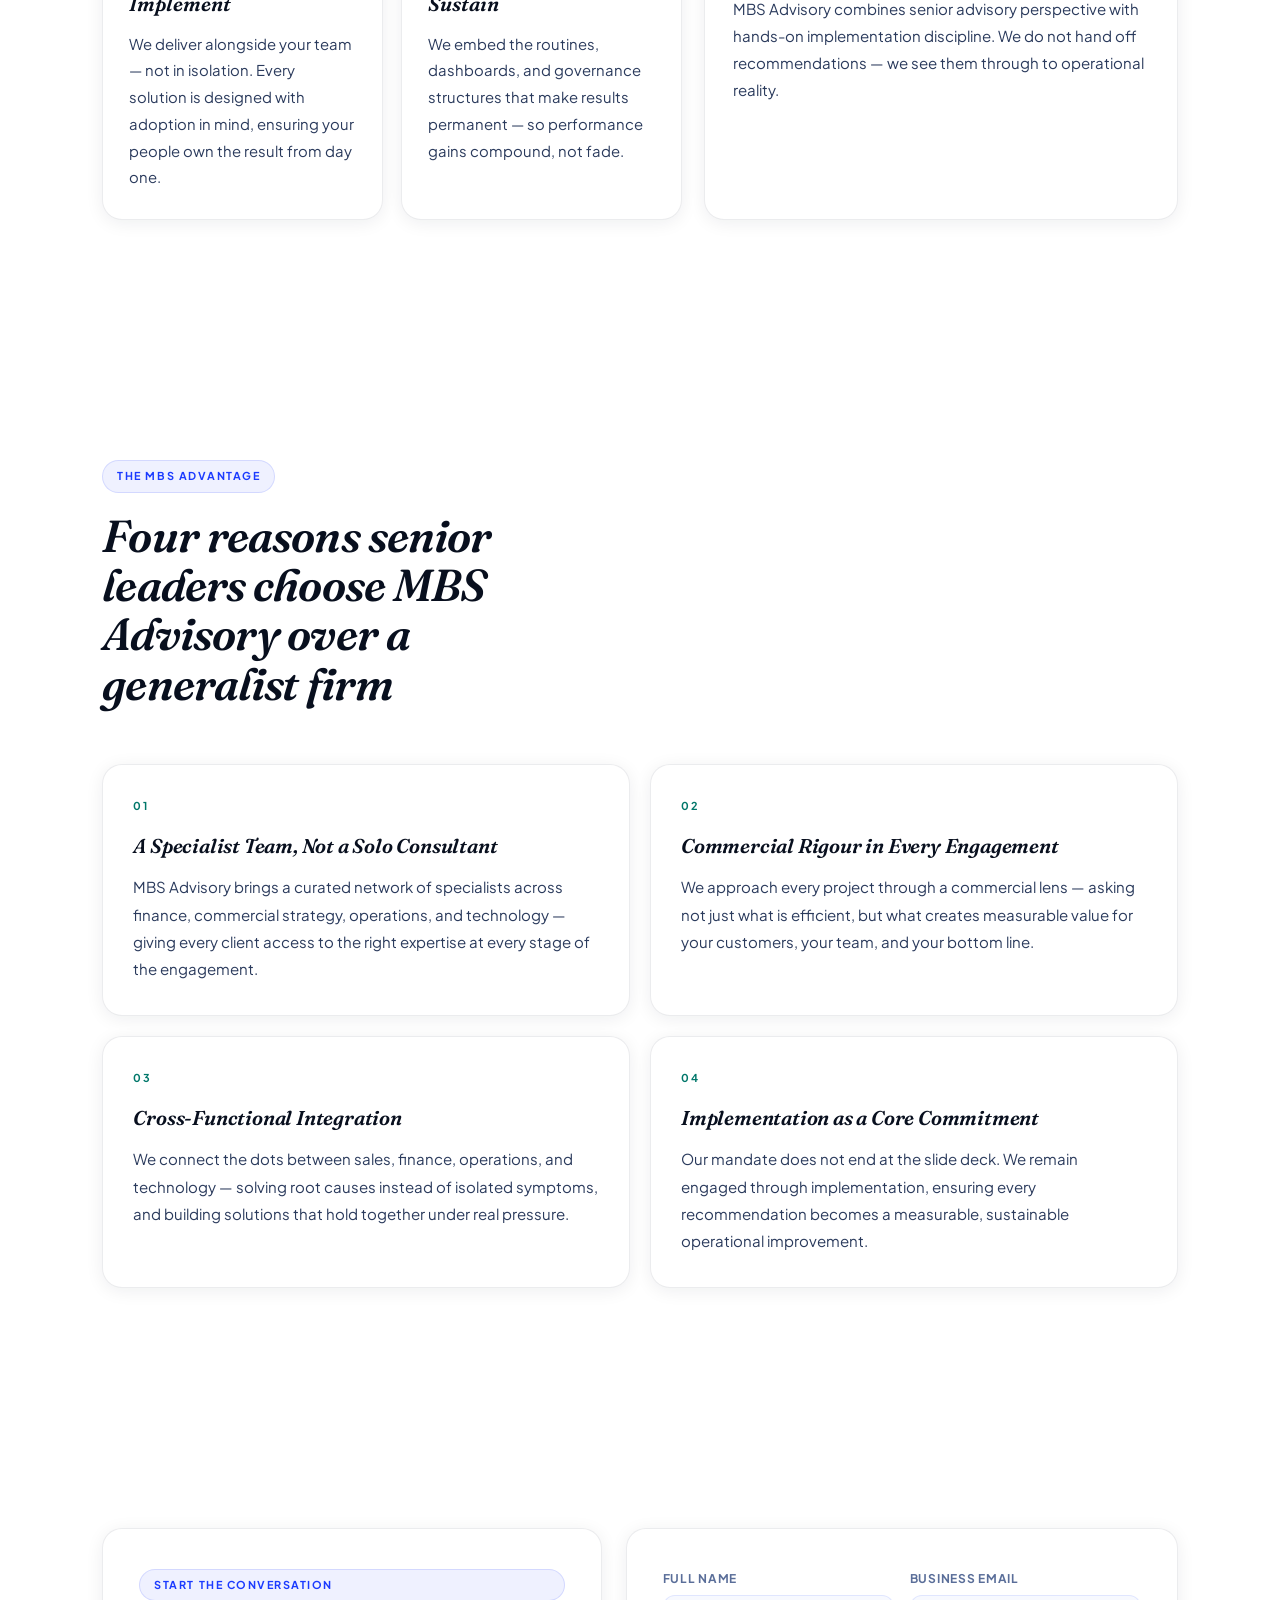
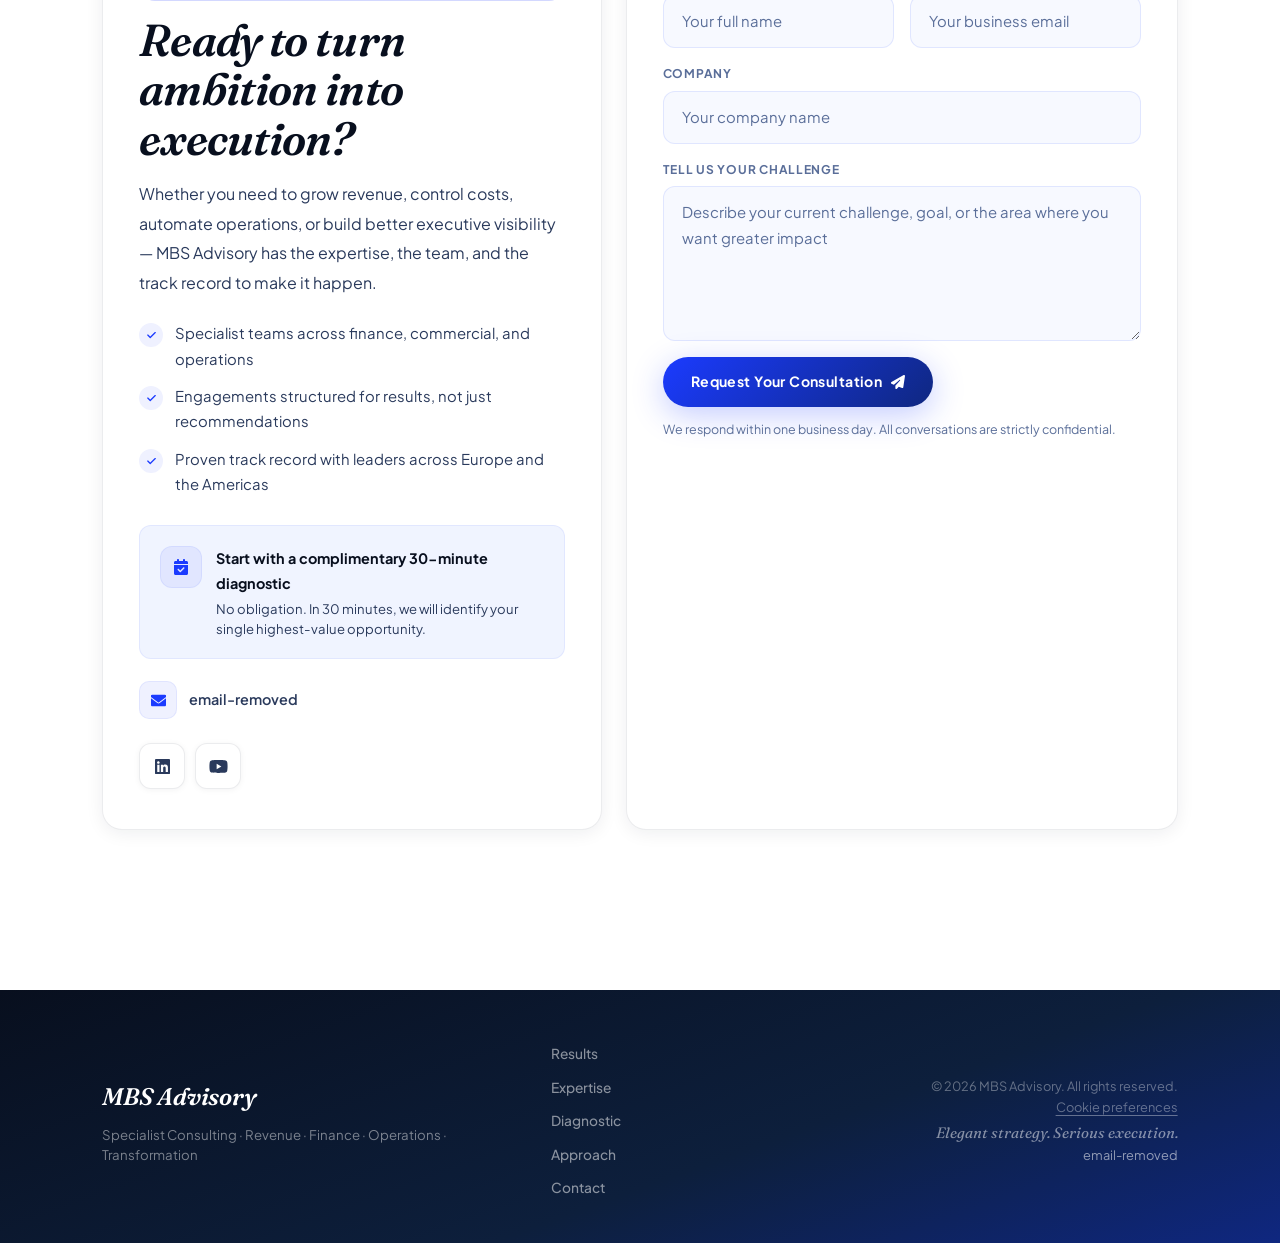
==== commit 4e14edc5: "Acessibilidade WCAG AA nos dois temas, nav semântica e timeout do formulário (#3) * Accessibility: W" ====
--- a/index.html
+++ b/index.html
@@ -62,7 +62,7 @@
       "logo": "https://marlonbsiqueira.github.io/MBS/favicon.svg",
       "image": "https://marlonbsiqueira.github.io/MBS/images/og-cover.jpg",
       "description": "Specialist consulting firm helping CEOs and CFOs grow revenue, transform financial operations and build execution-ready organisations.",
-      "email": "advisorymbs@gmail.com",
+      "email": "email-removed",
       "areaServed": ["Europe", "Americas"],
       "address": { "@type": "PostalAddress", "addressCountry": "PT" },
       "founder": { "@type": "Person", "name": "Marlon B. Siqueira", "sameAs": "https://www.linkedin.com/in/marlonbsiqueira/" },
@@ -751,9 +751,9 @@
                         </div>
                     </div>
 
-                    <a href="mailto:advisorymbs@gmail.com" class="contact-email-link" aria-label="Send us an email">
+                    <a href="mailto:email-removed" class="contact-email-link" aria-label="Send us an email">
                         <span class="cp-icon"><i class="fa-solid fa-envelope"></i></span>
-                        <span data-i18n="contact_email_label">advisorymbs@gmail.com</span>
+                        <span data-i18n="contact_email_label">email-removed</span>
                     </a>
 
                     <div class="contact-social">
@@ -767,7 +767,7 @@
                 </div>
 
                 <form action="https://api.web3forms.com/submit" method="POST" class="contact-form reveal right" id="contact-form">
-                    <!-- Web3Forms public access key (account advisorymbs@gmail.com) — safe to expose -->
+                    <!-- Web3Forms public access key (account email-removed) — safe to expose -->
                     <input type="hidden" name="access_key" value="5cd5f94a-fbce-43a4-a38f-fbebb897b20d">
                     <input type="hidden" name="subject" value="New consultation request - MBS Advisory">
                     <input type="hidden" name="from_name" value="MBS Advisory website">
@@ -822,7 +822,7 @@
                 <p>© <span id="footer-year">2026</span> MBS Advisory. <span data-i18n="footer_rights">All rights reserved.</span></p>
                 <p><button type="button" class="footer-cookie-link" id="cookie-settings" data-i18n="cookie_settings">Cookie preferences</button></p>
                 <p class="footer-tagline" data-i18n="footer_text_3">Elegant strategy. Serious execution.</p>
-                <p class="footer-email"><a href="mailto:advisorymbs@gmail.com">advisorymbs@gmail.com</a></p>
+                <p class="footer-email"><a href="mailto:email-removed">email-removed</a></p>
             </div>
         </div>
     </footer>
--- a/styles/styles.css
+++ b/styles/styles.css
@@ -1053,3 +1053,10 @@
 .consent-banner p { font-size: 0.88rem; line-height: 1.6; margin: 0; }
 .consent-actions { display: flex; flex-wrap: wrap; gap: 10px; }
 .consent-actions .btn-primary, .consent-actions .btn-ghost { padding: 10px 22px; font-size: 0.88rem; }
+
+/* Off-canvas reveal animations must never let the page pan sideways
+   (iOS Safari ignores overflow-x on <body> alone). `clip`, unlike
+   `hidden`, creates no scroll container, so position: sticky still works. */
+@supports (overflow: clip) {
+    html, body { overflow-x: clip; }
+}
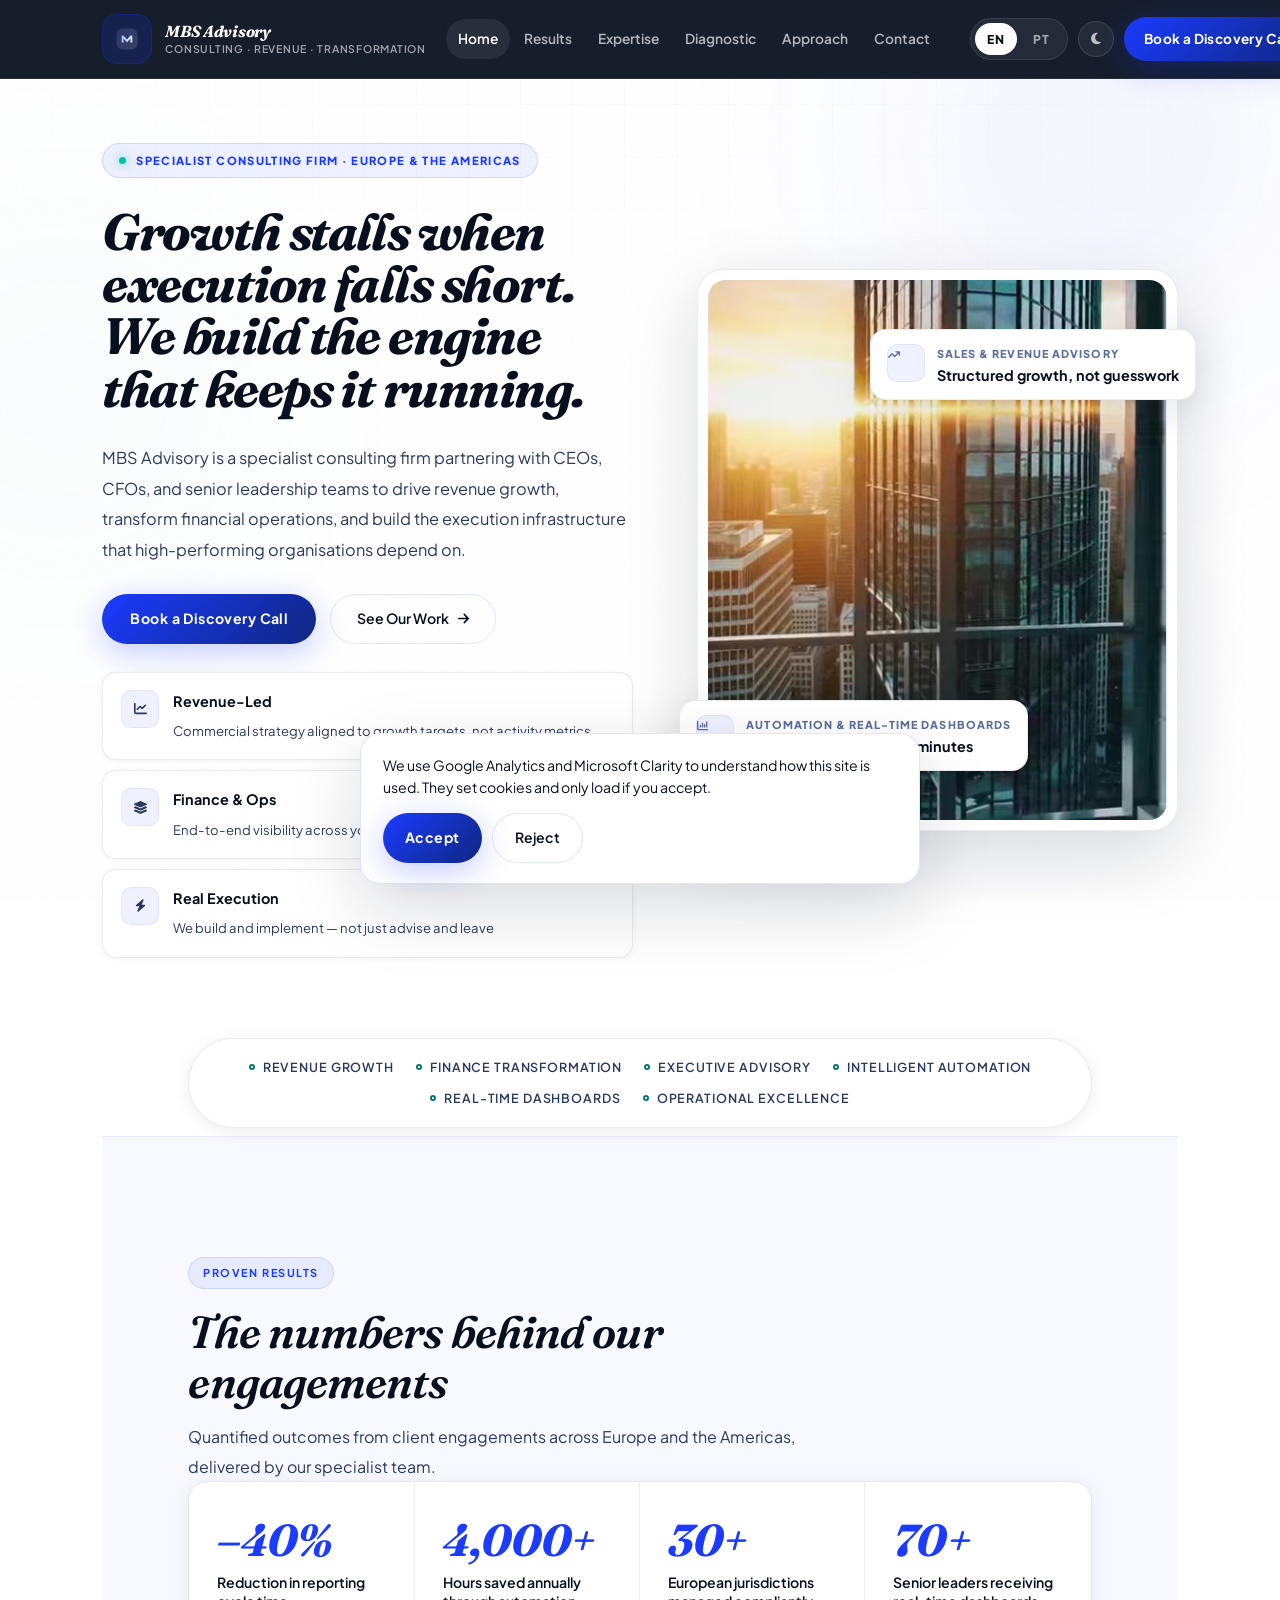
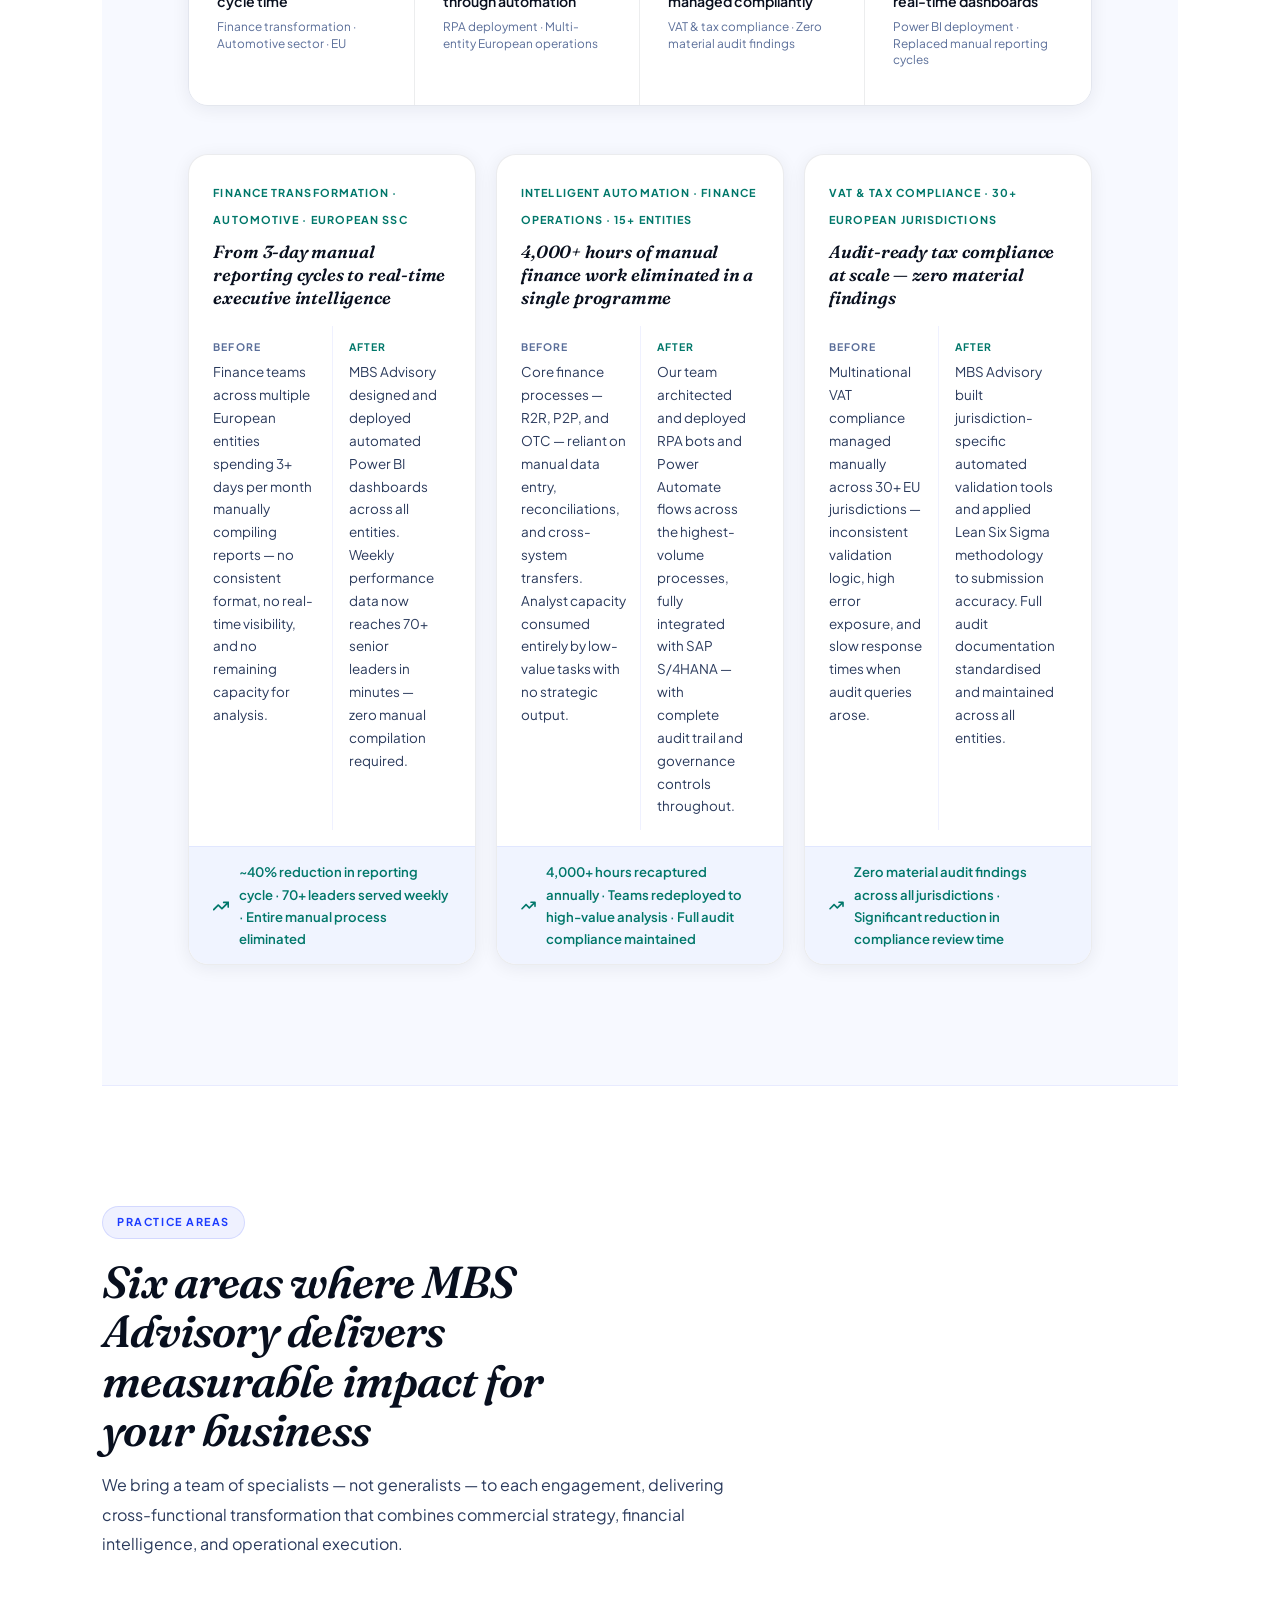
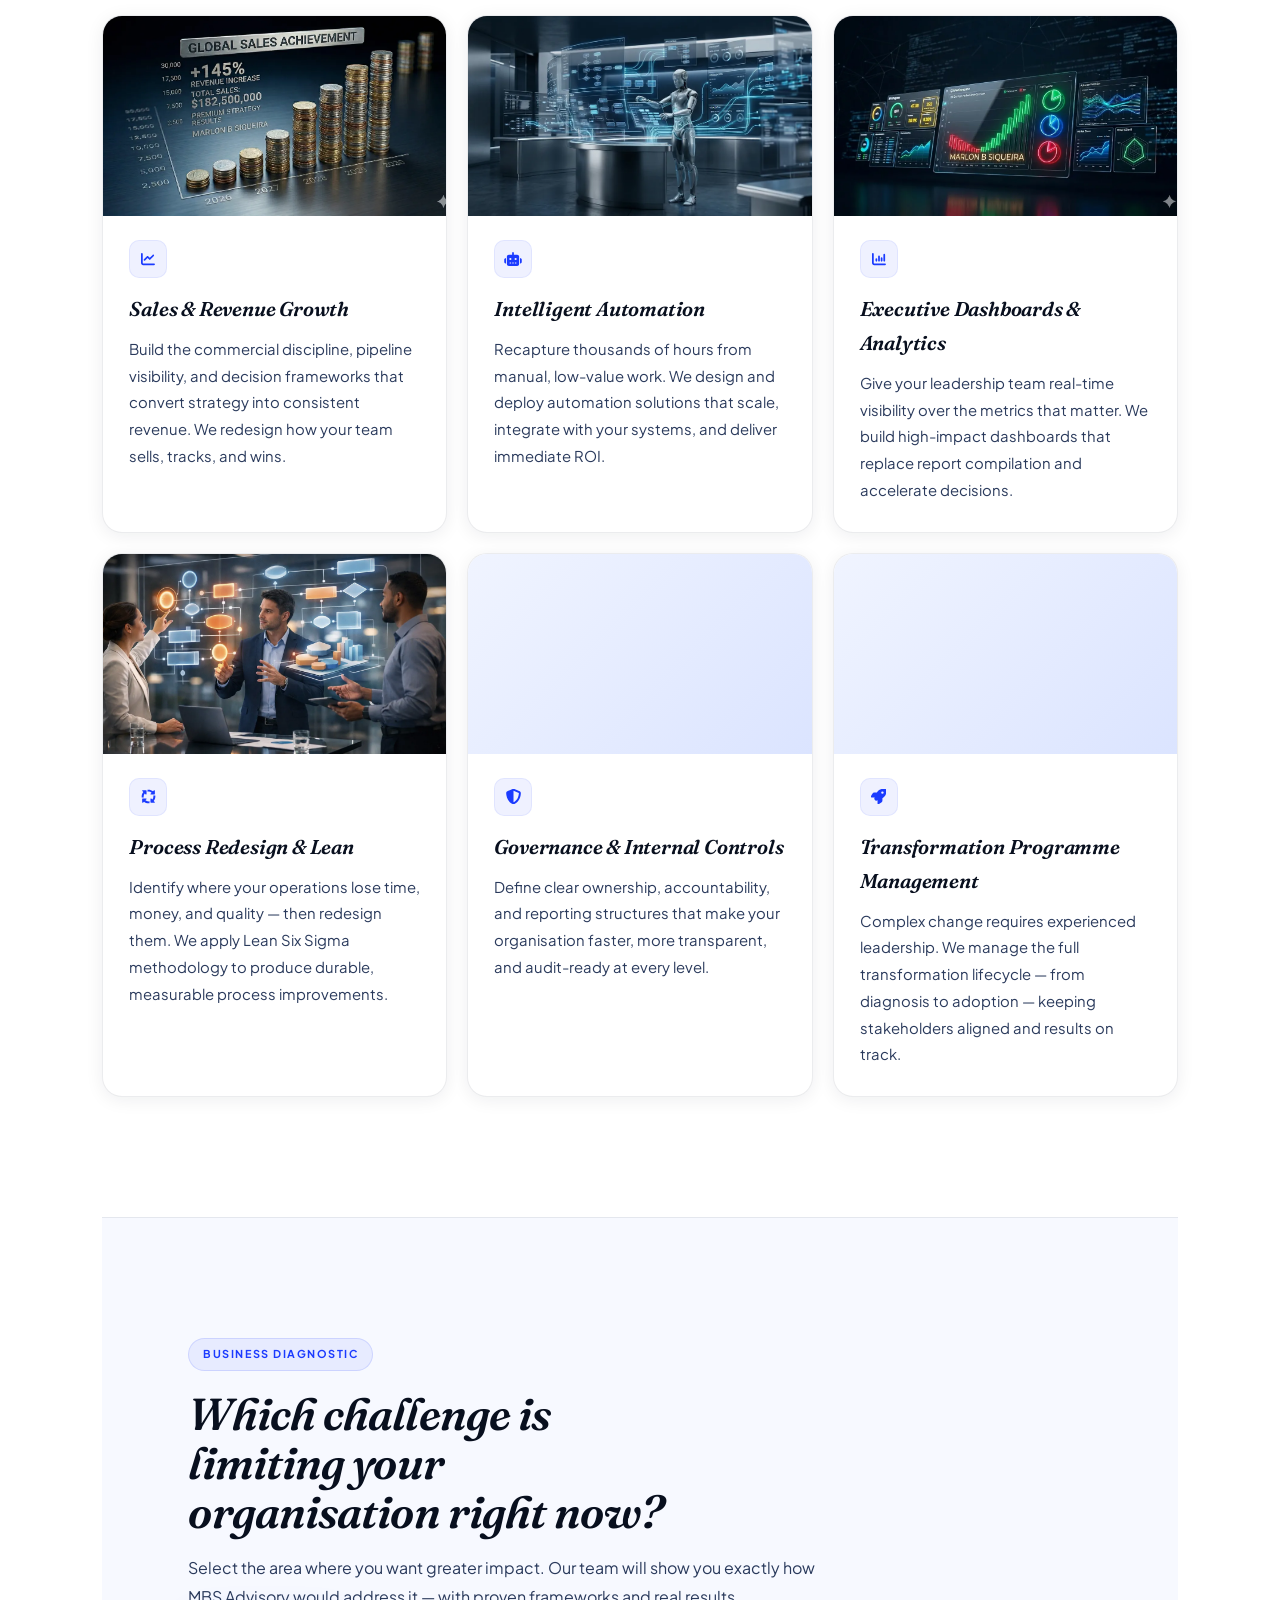
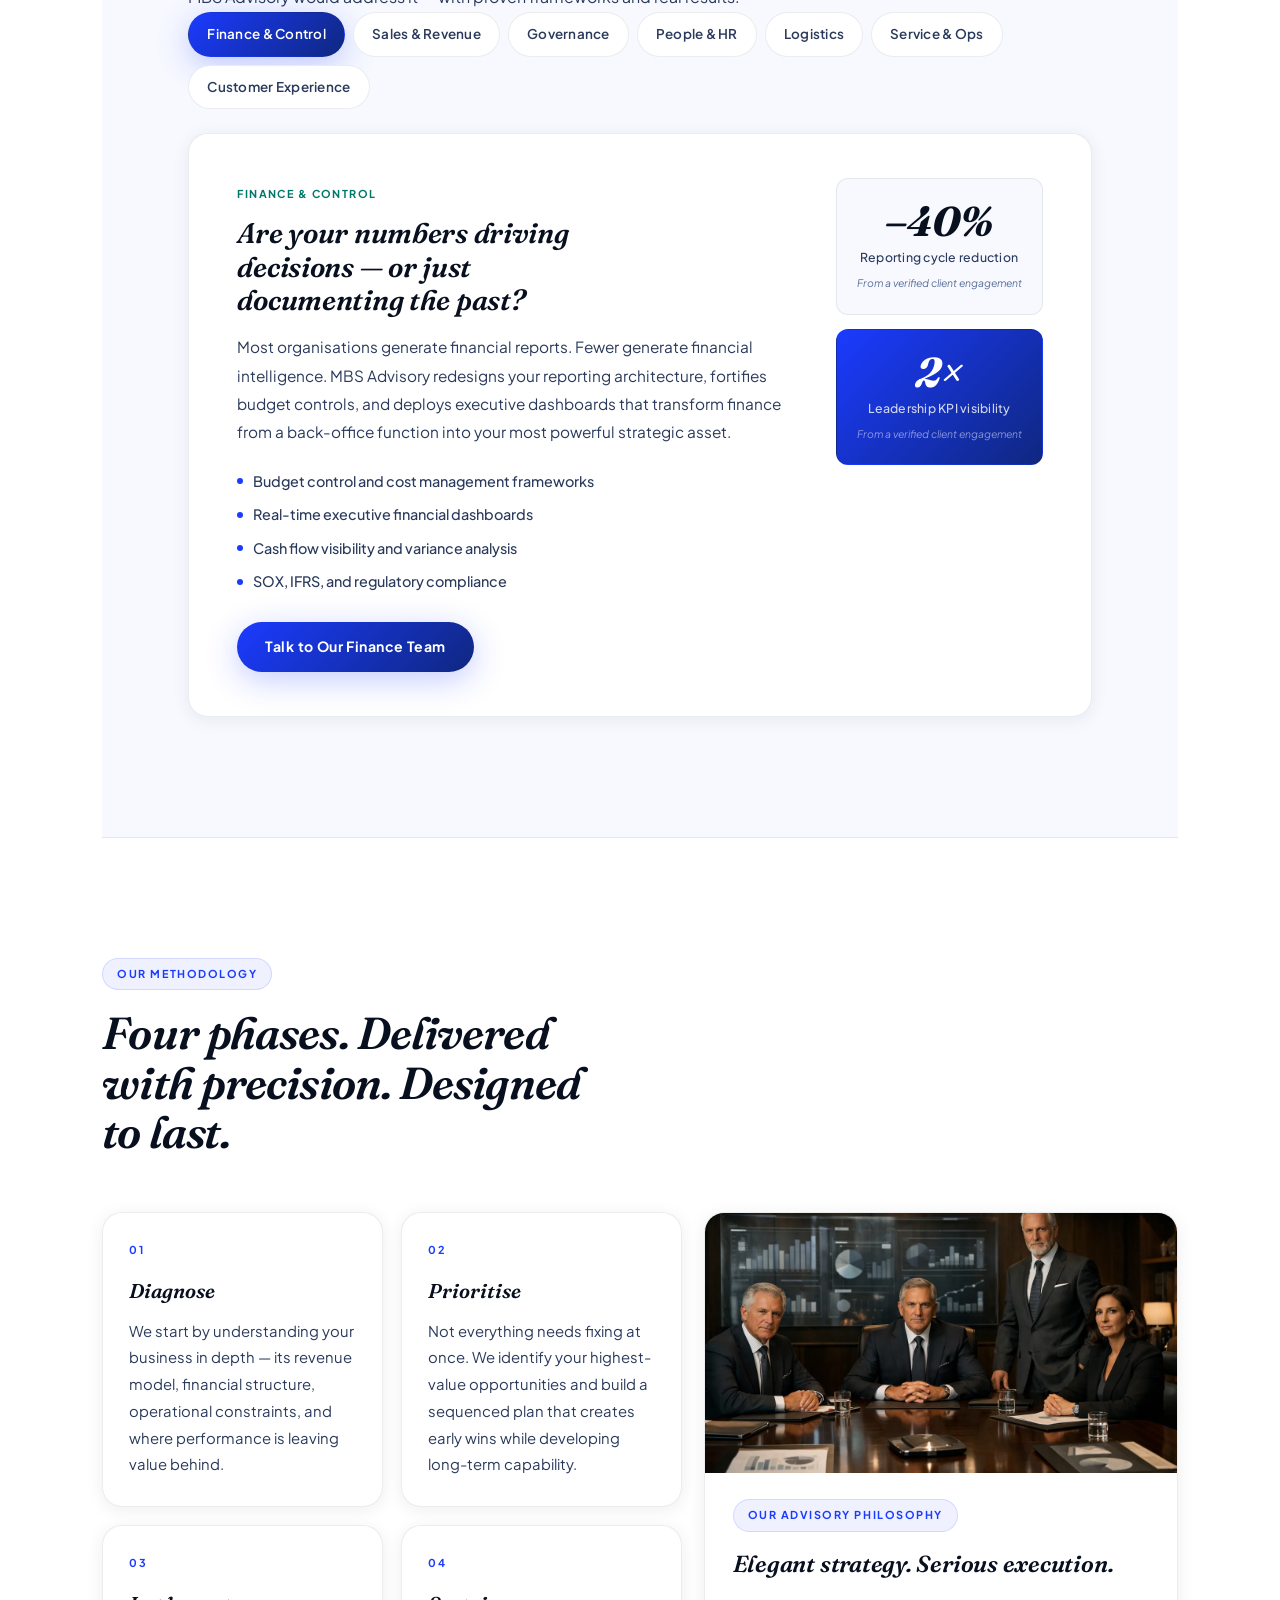
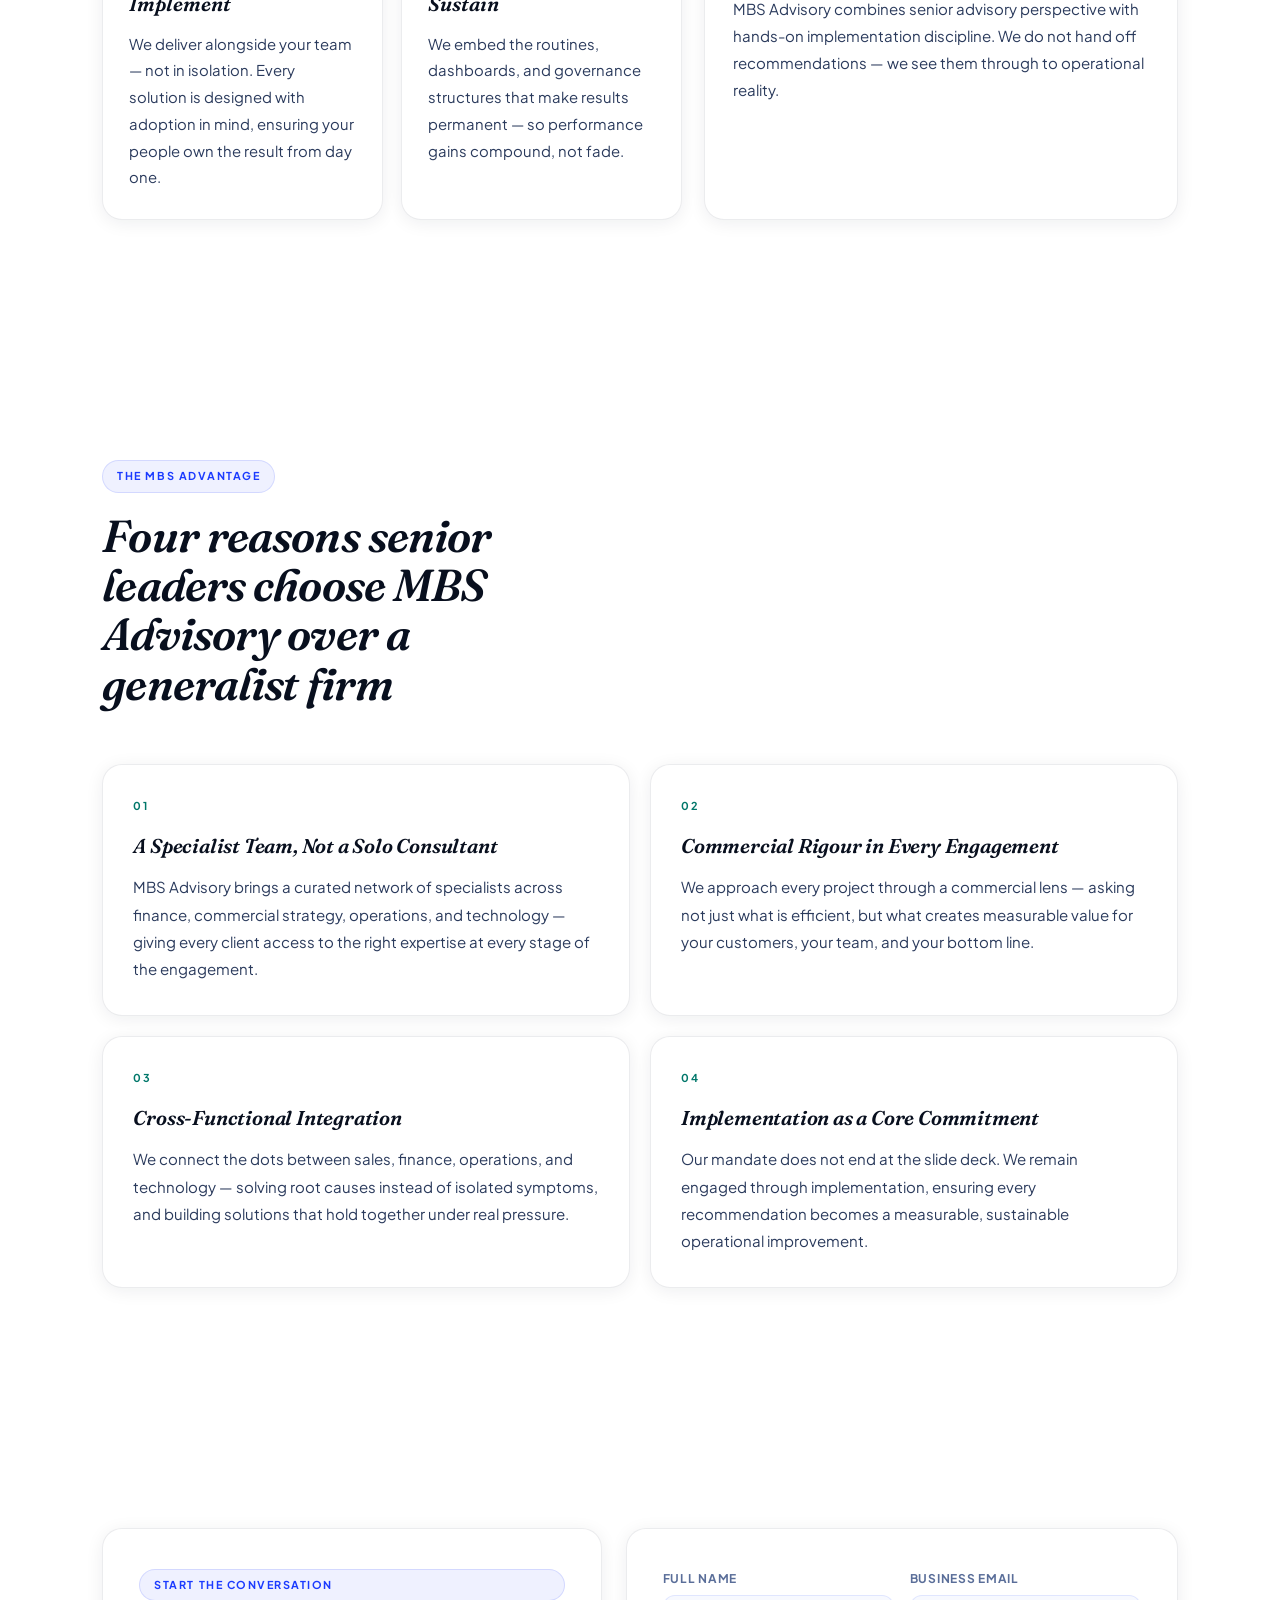
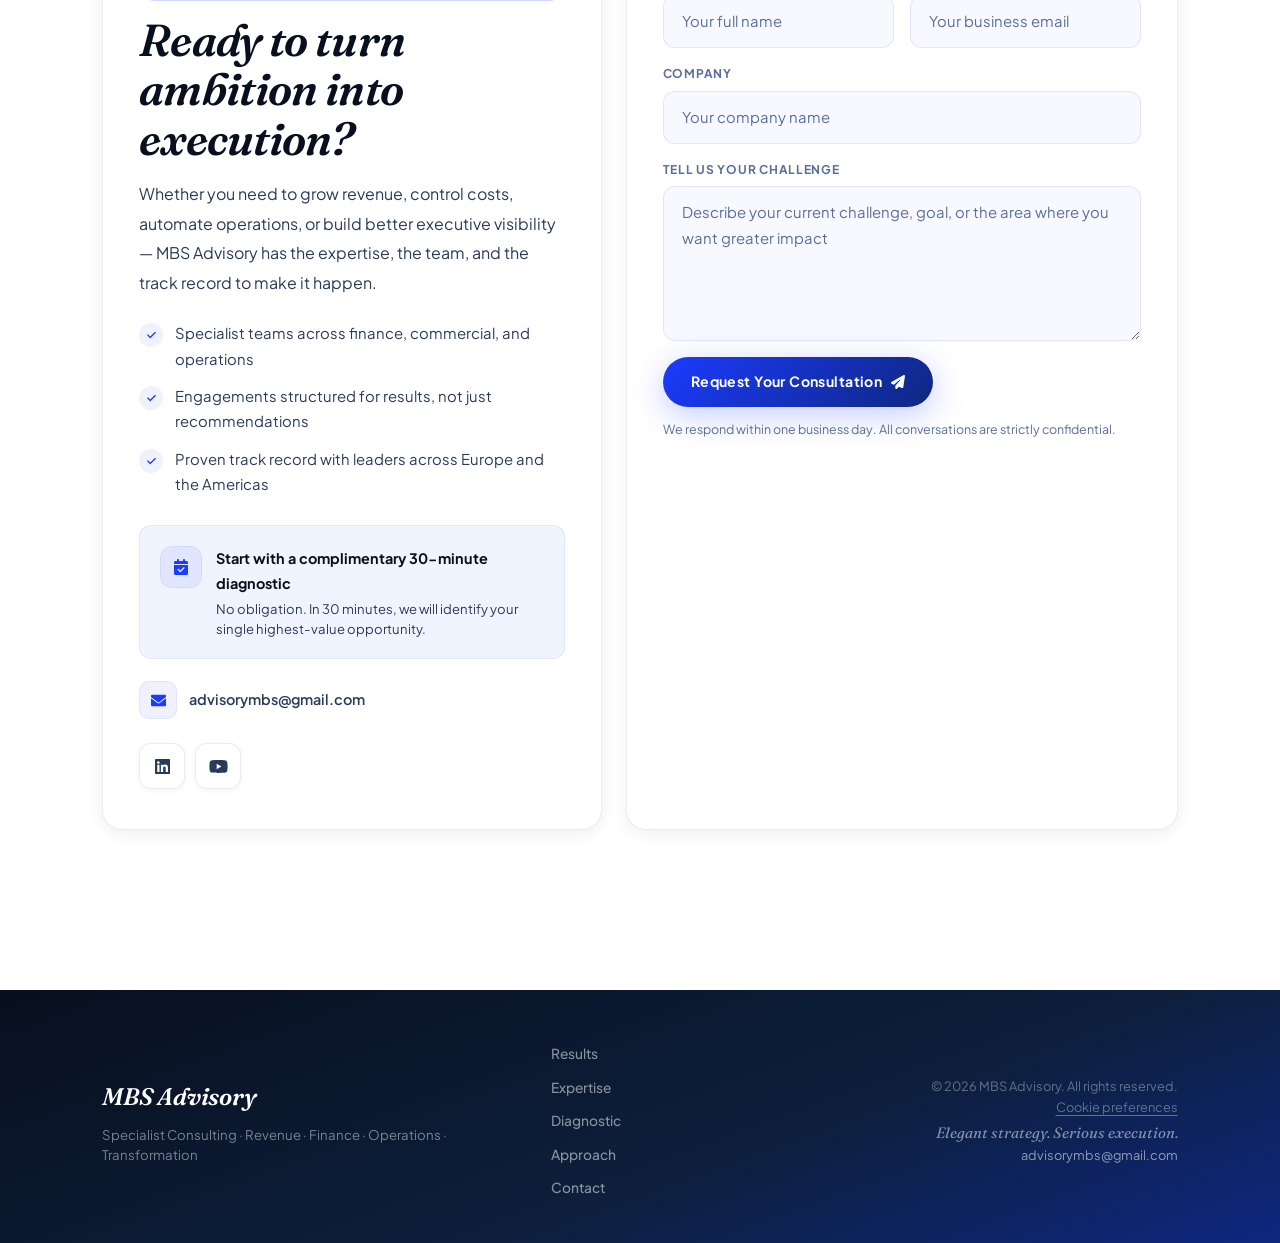
==== commit ce031a03: "Acessibilidade WCAG AA nos dois temas, nav semântica e timeout do formulário (#3) * Accessibility: W" ====
--- a/index.html
+++ b/index.html
@@ -62,7 +62,7 @@
       "logo": "https://marlonbsiqueira.github.io/MBS/favicon.svg",
       "image": "https://marlonbsiqueira.github.io/MBS/images/og-cover.jpg",
       "description": "Specialist consulting firm helping CEOs and CFOs grow revenue, transform financial operations and build execution-ready organisations.",
-      "email": "email-removed",
+      "email": "advisorymbs@gmail.com",
       "areaServed": ["Europe", "Americas"],
       "address": { "@type": "PostalAddress", "addressCountry": "PT" },
       "founder": { "@type": "Person", "name": "Marlon B. Siqueira", "sameAs": "https://www.linkedin.com/in/marlonbsiqueira/" },
@@ -751,9 +751,9 @@
                         </div>
                     </div>
 
-                    <a href="mailto:email-removed" class="contact-email-link" aria-label="Send us an email">
+                    <a href="mailto:advisorymbs@gmail.com" class="contact-email-link" aria-label="Send us an email">
                         <span class="cp-icon"><i class="fa-solid fa-envelope"></i></span>
-                        <span data-i18n="contact_email_label">email-removed</span>
+                        <span data-i18n="contact_email_label">advisorymbs@gmail.com</span>
                     </a>
 
                     <div class="contact-social">
@@ -767,7 +767,7 @@
                 </div>
 
                 <form action="https://api.web3forms.com/submit" method="POST" class="contact-form reveal right" id="contact-form">
-                    <!-- Web3Forms public access key (account email-removed) — safe to expose -->
+                    <!-- Web3Forms public access key (account advisorymbs@gmail.com) — safe to expose -->
                     <input type="hidden" name="access_key" value="5cd5f94a-fbce-43a4-a38f-fbebb897b20d">
                     <input type="hidden" name="subject" value="New consultation request - MBS Advisory">
                     <input type="hidden" name="from_name" value="MBS Advisory website">
@@ -822,7 +822,7 @@
                 <p>© <span id="footer-year">2026</span> MBS Advisory. <span data-i18n="footer_rights">All rights reserved.</span></p>
                 <p><button type="button" class="footer-cookie-link" id="cookie-settings" data-i18n="cookie_settings">Cookie preferences</button></p>
                 <p class="footer-tagline" data-i18n="footer_text_3">Elegant strategy. Serious execution.</p>
-                <p class="footer-email"><a href="mailto:email-removed">email-removed</a></p>
+                <p class="footer-email"><a href="mailto:advisorymbs@gmail.com">advisorymbs@gmail.com</a></p>
             </div>
         </div>
     </footer>
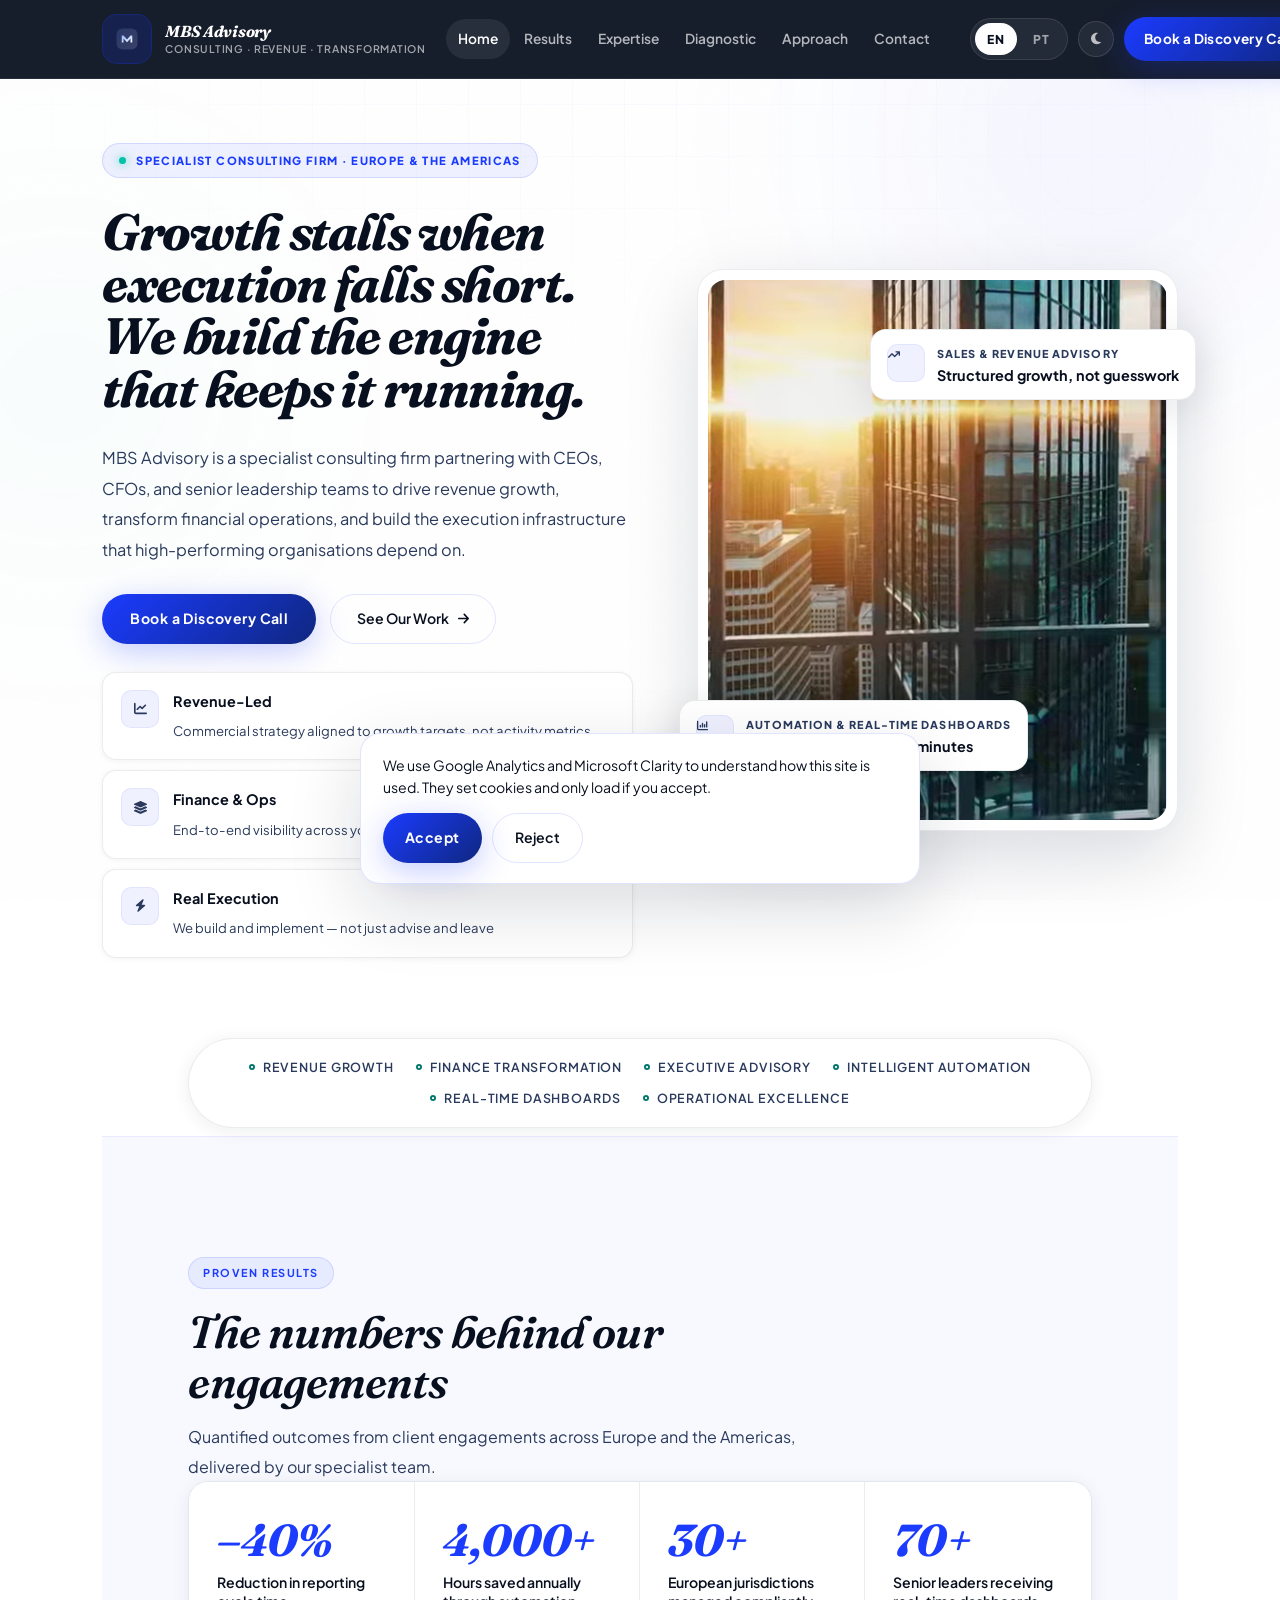
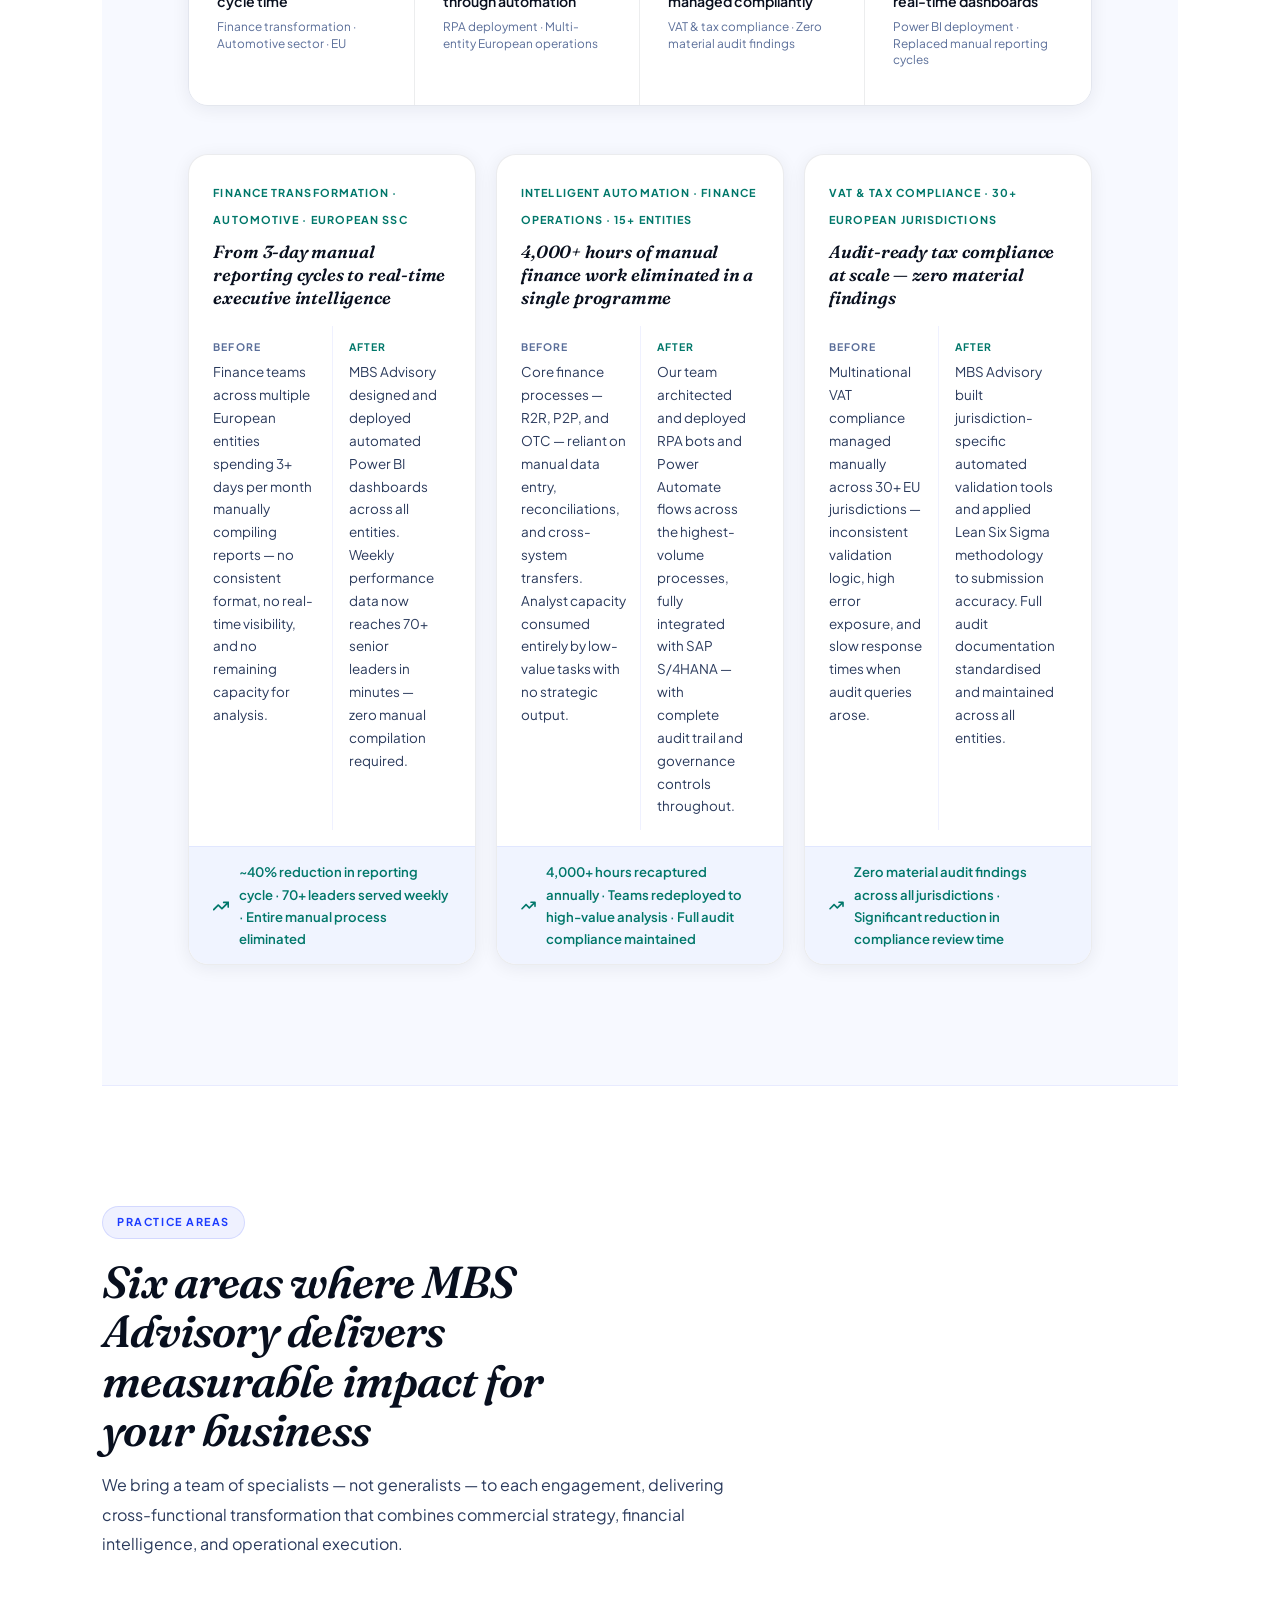
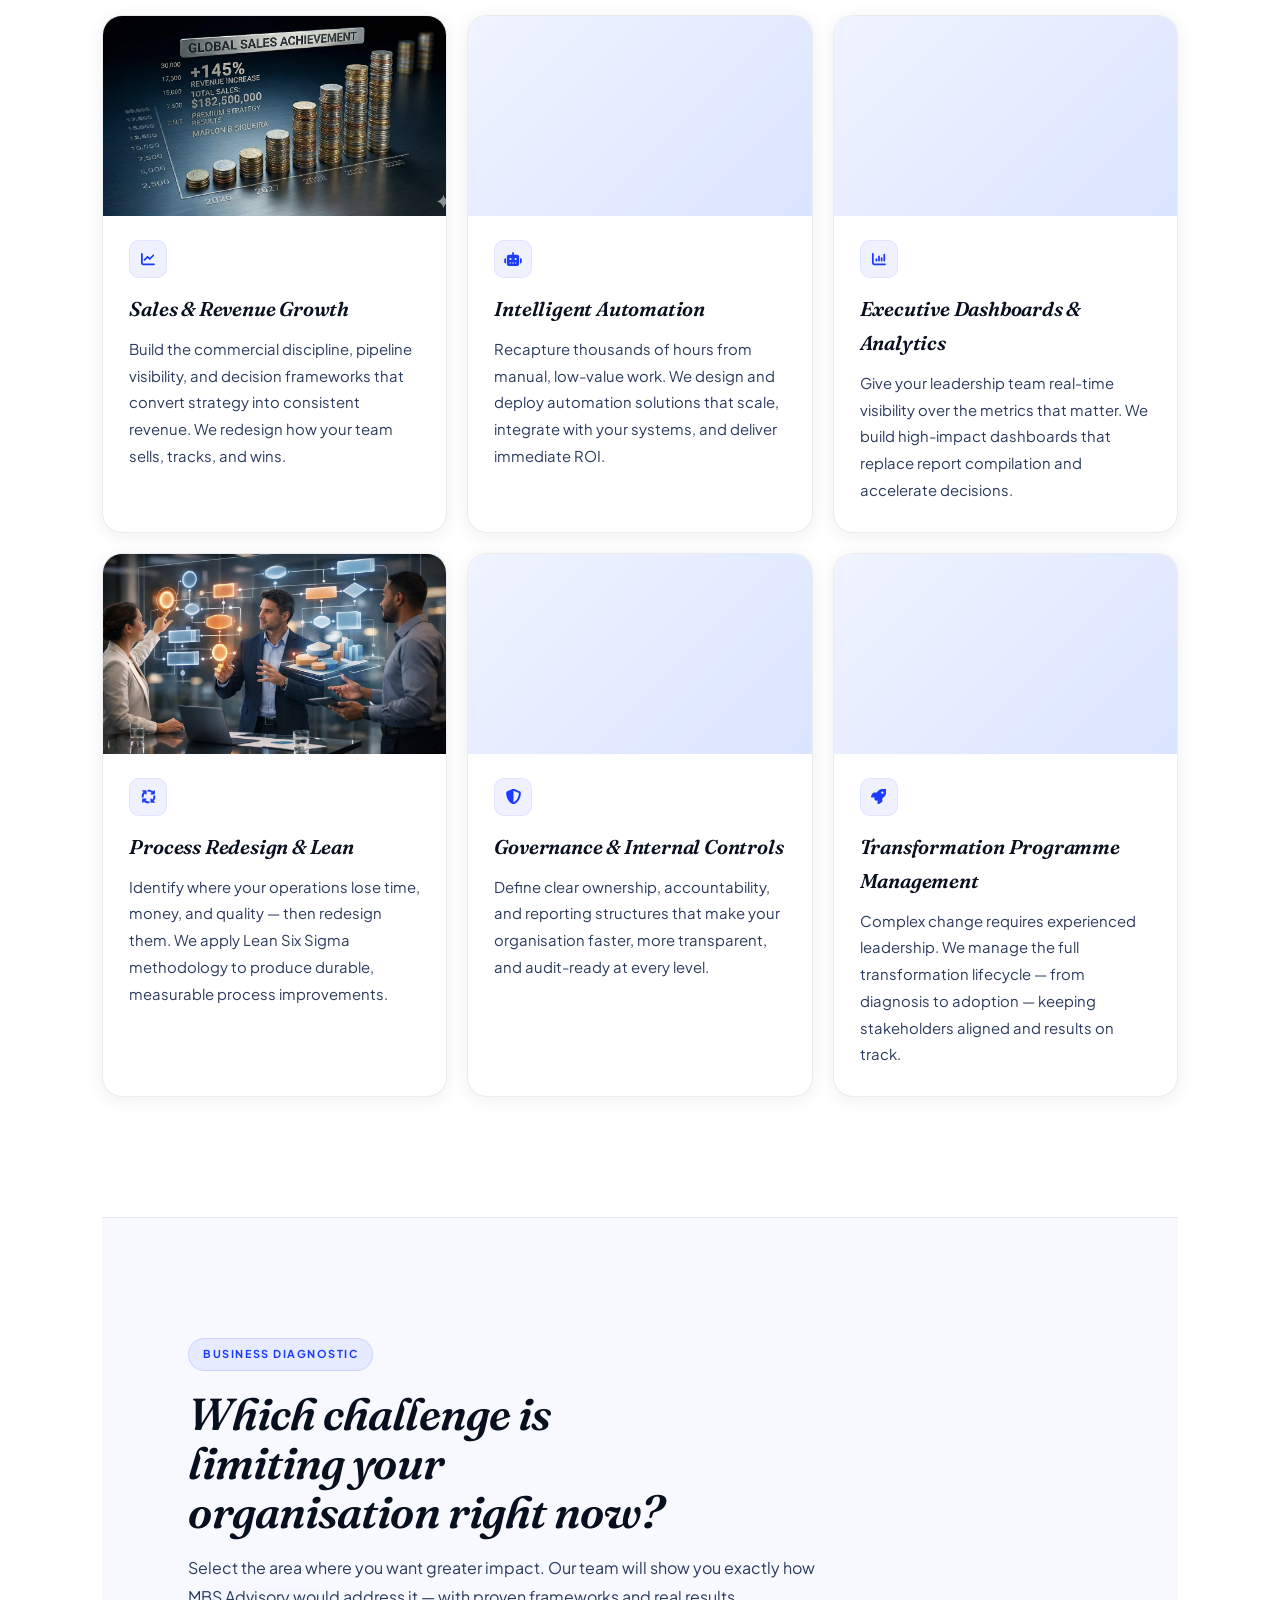
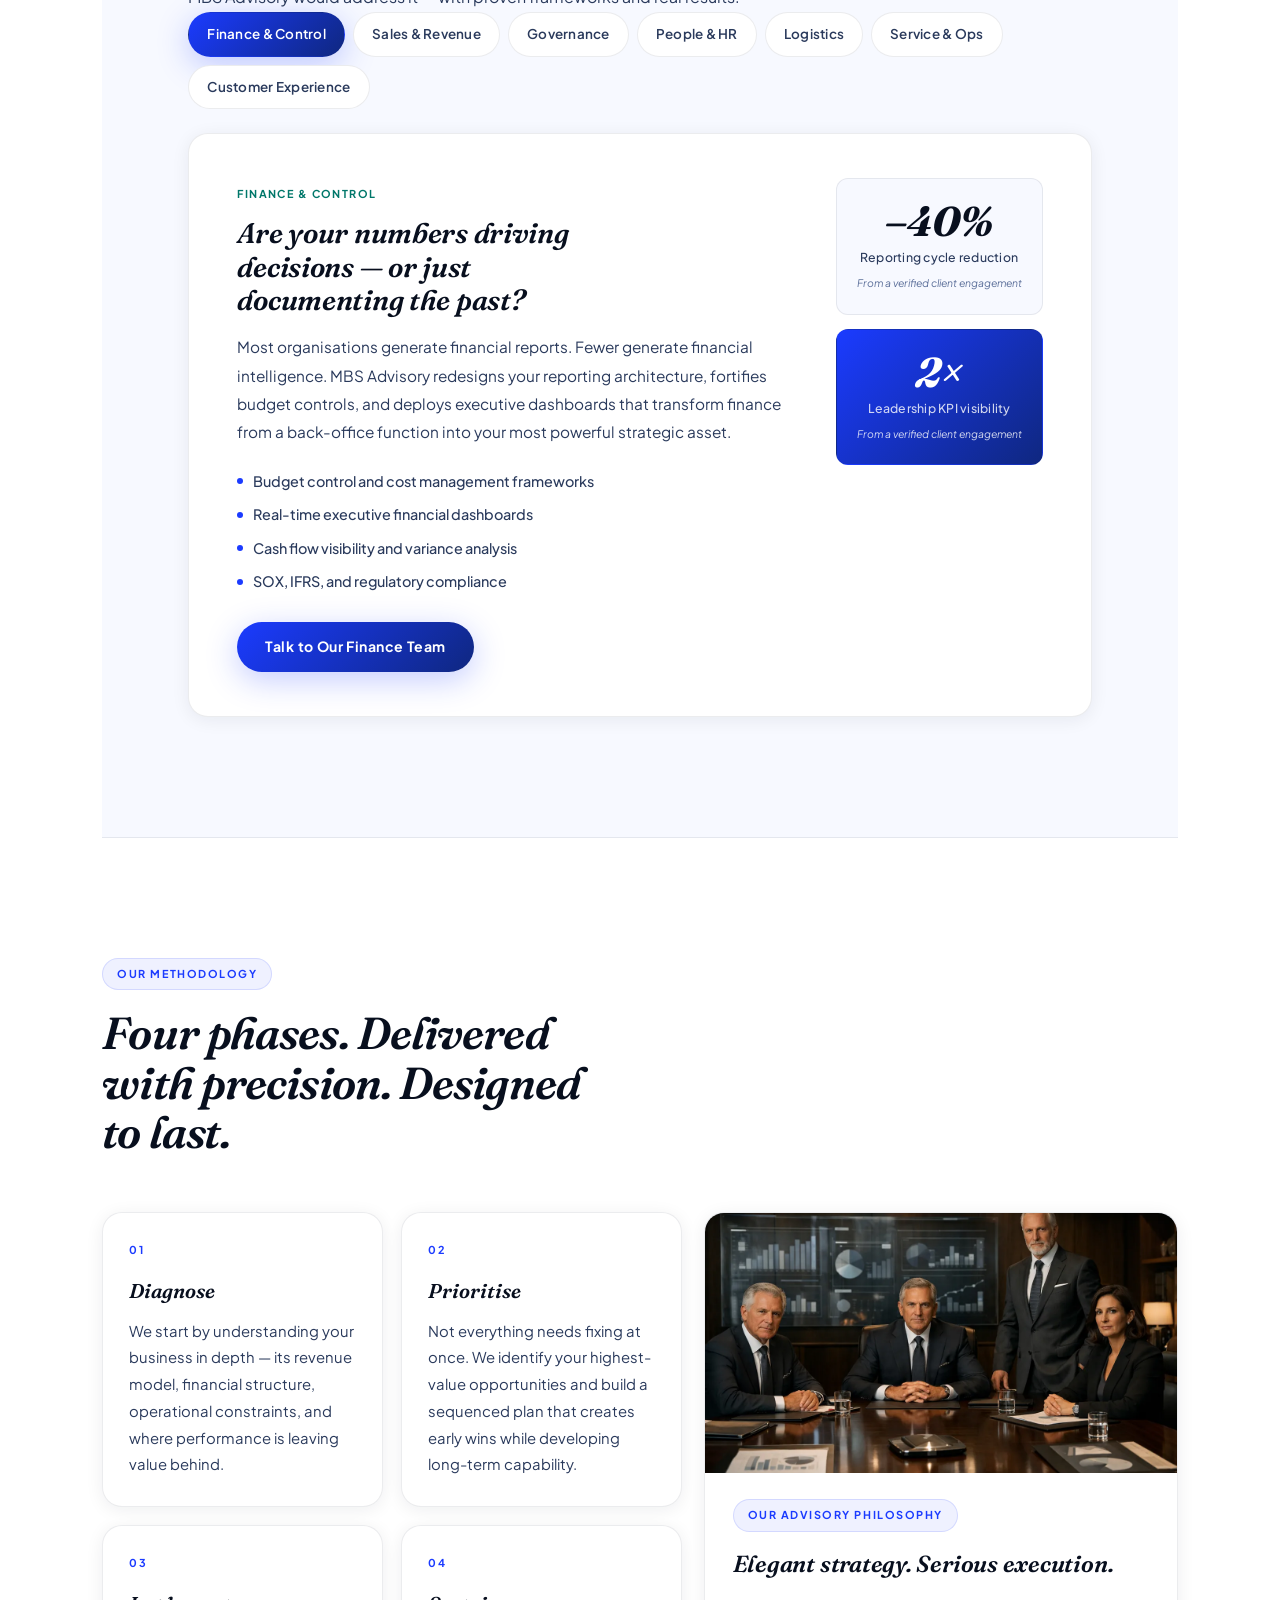
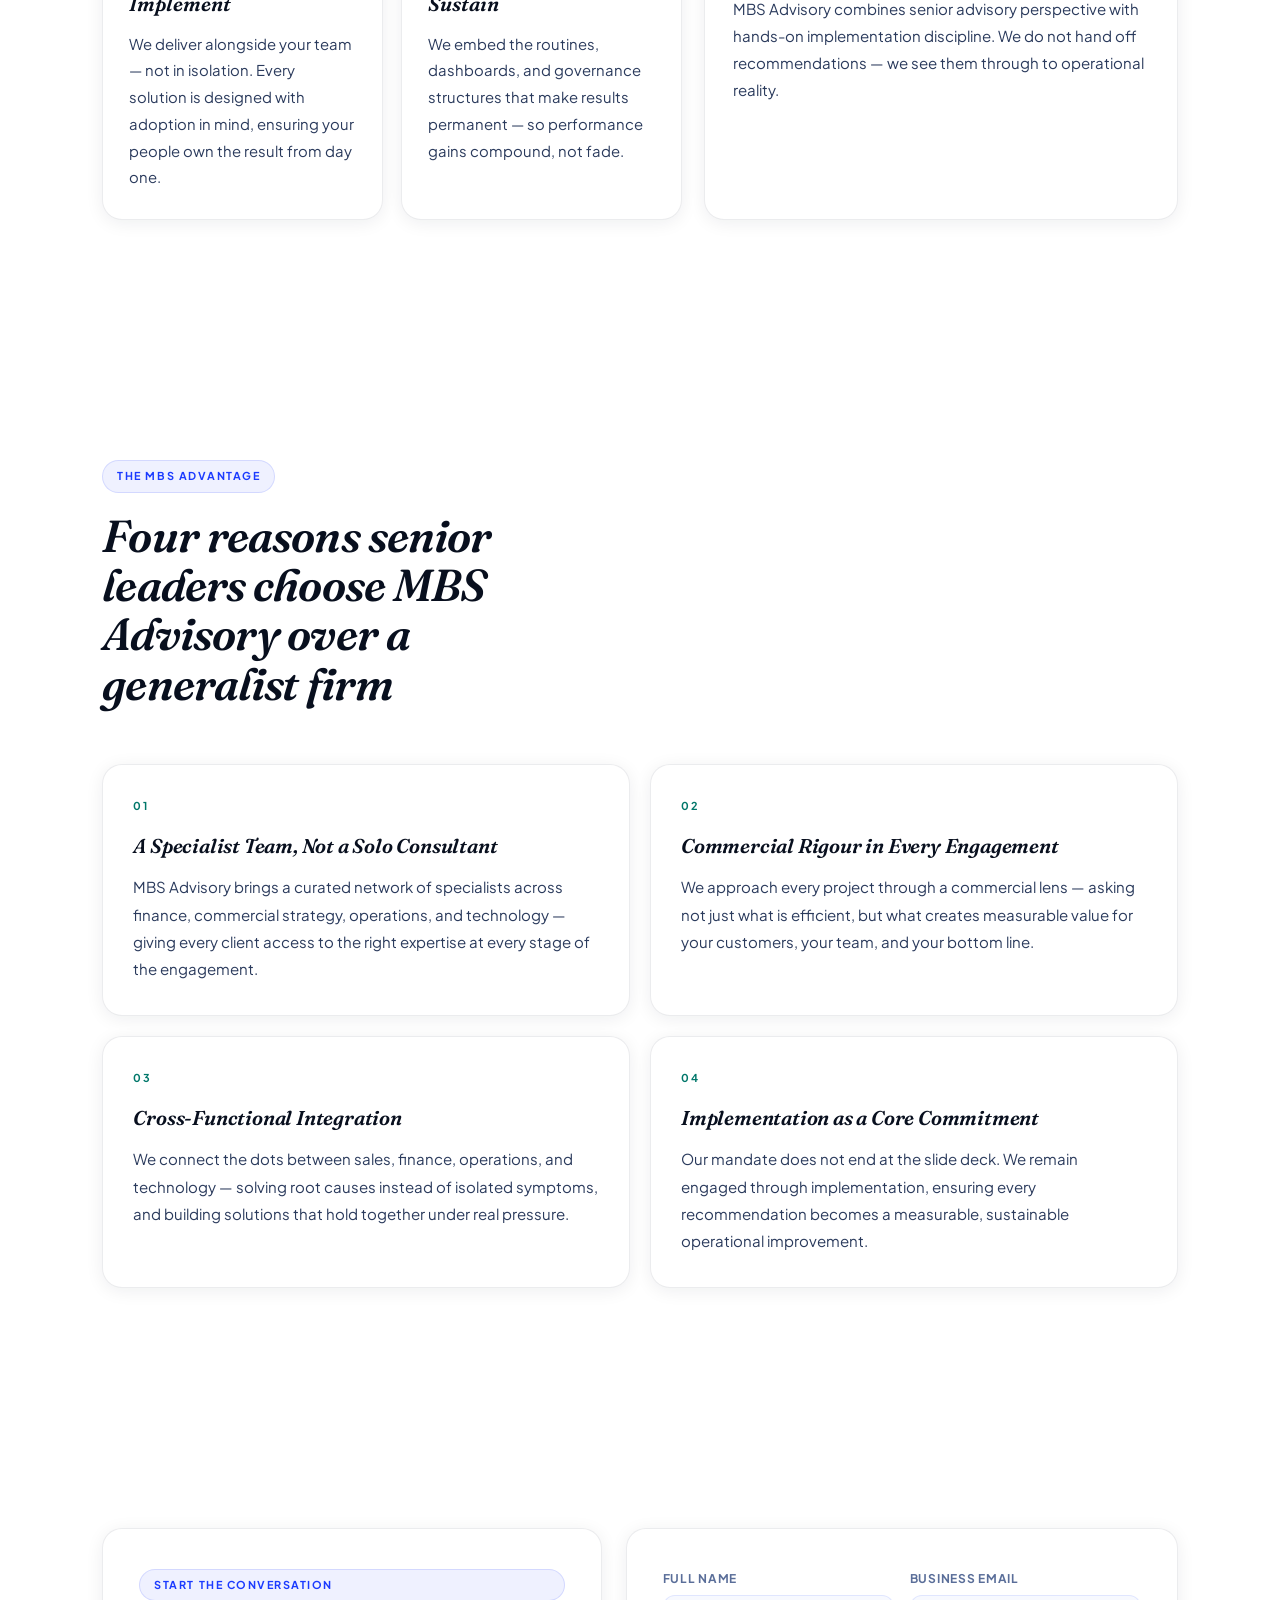
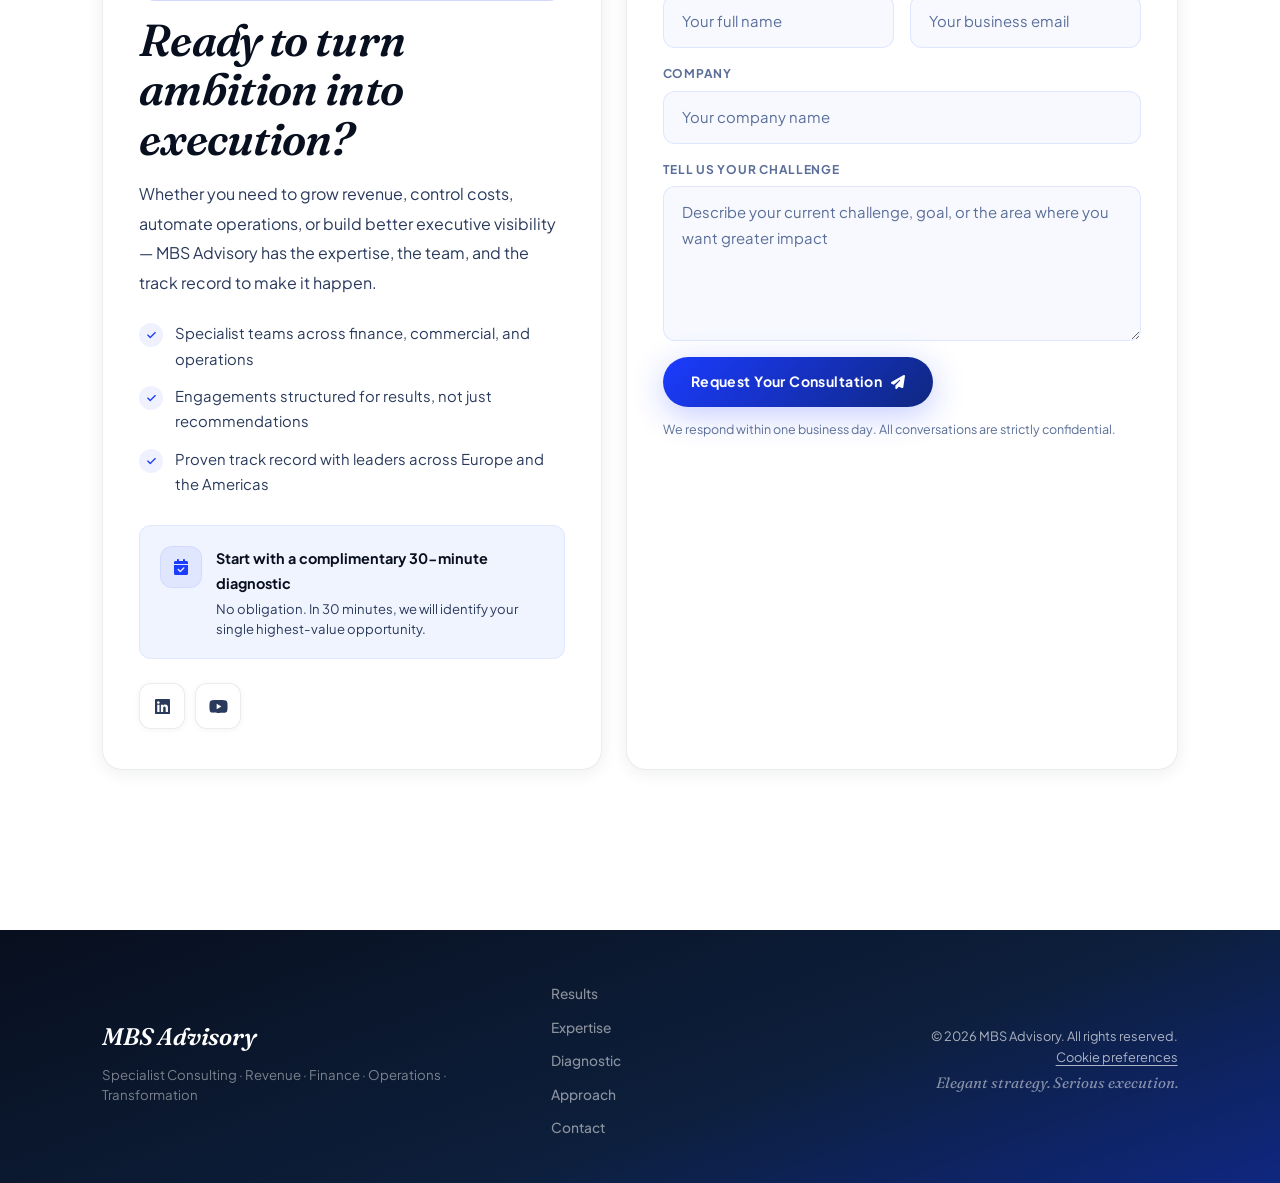
==== commit bdd83031: "Privacy: remove personal contact data, social icons without links Removes visible email addresses (a" ====
--- a/index.html
+++ b/index.html
@@ -62,10 +62,9 @@
       "logo": "https://marlonbsiqueira.github.io/MBS/favicon.svg",
       "image": "https://marlonbsiqueira.github.io/MBS/images/og-cover.jpg",
       "description": "Specialist consulting firm helping CEOs and CFOs grow revenue, transform financial operations and build execution-ready organisations.",
-      "email": "advisorymbs@gmail.com",
       "areaServed": ["Europe", "Americas"],
       "address": { "@type": "PostalAddress", "addressCountry": "PT" },
-      "founder": { "@type": "Person", "name": "Marlon B. Siqueira", "sameAs": "https://www.linkedin.com/in/marlonbsiqueira/" },
+      "founder": { "@type": "Person", "name": "Marlon B. Siqueira" },
       "knowsAbout": ["Revenue growth", "Finance transformation", "Intelligent automation", "Executive dashboards", "Process redesign", "Governance and internal controls", "Transformation programme management"]
     }
     </script>
@@ -751,23 +750,18 @@
                         </div>
                     </div>
 
-                    <a href="mailto:advisorymbs@gmail.com" class="contact-email-link" aria-label="Send us an email">
-                        <span class="cp-icon"><i class="fa-solid fa-envelope"></i></span>
-                        <span data-i18n="contact_email_label">advisorymbs@gmail.com</span>
-                    </a>
-
                     <div class="contact-social">
-                        <a href="https://www.linkedin.com/in/marlonbsiqueira/" target="_blank" rel="noopener noreferrer" aria-label="LinkedIn">
+                        <a role="img" aria-label="LinkedIn">
                             <i class="fa-brands fa-linkedin"></i>
                         </a>
-                        <a href="https://www.youtube.com/@marlonbsiqueira468" target="_blank" rel="noopener noreferrer" aria-label="YouTube">
+                        <a role="img" aria-label="YouTube">
                             <i class="fa-brands fa-youtube"></i>
                         </a>
                     </div>
                 </div>
 
                 <form action="https://api.web3forms.com/submit" method="POST" class="contact-form reveal right" id="contact-form">
-                    <!-- Web3Forms public access key (account advisorymbs@gmail.com) — safe to expose -->
+                    <!-- Web3Forms public access key — safe to expose -->
                     <input type="hidden" name="access_key" value="5cd5f94a-fbce-43a4-a38f-fbebb897b20d">
                     <input type="hidden" name="subject" value="New consultation request - MBS Advisory">
                     <input type="hidden" name="from_name" value="MBS Advisory website">
@@ -822,7 +816,6 @@
                 <p>© <span id="footer-year">2026</span> MBS Advisory. <span data-i18n="footer_rights">All rights reserved.</span></p>
                 <p><button type="button" class="footer-cookie-link" id="cookie-settings" data-i18n="cookie_settings">Cookie preferences</button></p>
                 <p class="footer-tagline" data-i18n="footer_text_3">Elegant strategy. Serious execution.</p>
-                <p class="footer-email"><a href="mailto:advisorymbs@gmail.com">advisorymbs@gmail.com</a></p>
             </div>
         </div>
     </footer>
--- a/styles/styles.css
+++ b/styles/styles.css
@@ -657,7 +657,7 @@
     color: var(--text-3); margin-top: 8px; font-style: italic;
 }
 
-.diag-metric-card.accent .metric-src { color: rgba(255,255,255,0.5); }
+.diag-metric-card.accent .metric-src { color: rgba(255,255,255,0.82); }
 
 /* ── Approach ───────────────────────────────────────── */
 .approach-shell {
@@ -817,32 +817,6 @@
 
 .contact-social { display: flex; gap: 10px; margin-top: 24px; }
 
-/* Email contact link */
-.contact-email-link {
-    display: inline-flex; align-items: center; gap: 12px;
-    margin-top: 20px; text-decoration: none;
-    color: var(--text-2);
-    font-family: 'Plus Jakarta Sans', system-ui, sans-serif;
-    font-size: 0.9rem; font-weight: 600;
-    transition: color 0.2s ease;
-}
-
-.contact-email-link:hover { color: var(--primary); }
-
-.contact-email-link .cp-icon {
-    width: 38px; height: 38px; flex-shrink: 0; border-radius: 10px;
-    background: var(--primary-dim); border: 1px solid var(--border-light);
-    display: inline-flex; align-items: center; justify-content: center;
-    color: var(--primary); font-size: 0.9rem;
-    transition: background 0.2s ease, box-shadow 0.2s ease;
-}
-
-.contact-email-link:hover .cp-icon {
-    background: var(--primary);
-    color: #fff;
-    box-shadow: var(--shadow-primary);
-}
-
 .contact-social a {
     width: 46px; height: 46px; border-radius: 12px;
     display: inline-flex; align-items: center; justify-content: center;
@@ -851,7 +825,7 @@
     font-size: 1.05rem;
 }
 
-.contact-social a:hover {
+.contact-social a[href]:hover {
     color: #fff; border-color: transparent;
     background: linear-gradient(135deg, var(--primary), var(--navy-700));
     box-shadow: var(--shadow-primary);
@@ -933,14 +907,7 @@
 .footer-links a:hover { color: #fff; }
 
 .footer-meta { text-align: right; }
-.footer-meta p { font-size: 0.8rem; color: rgba(255,255,255,0.36); line-height: 1.6; }
-
-.footer-email a {
-    color: rgba(255,255,255,0.55);
-    text-decoration: none; font-size: 0.8rem;
-    transition: color 0.2s ease;
-}
-.footer-email a:hover { color: #fff; }
+.footer-meta p { font-size: 0.8rem; color: rgba(255,255,255,0.66); line-height: 1.6; }
 
 .footer-tagline {
     font-family: var(--font-display);
@@ -1022,7 +989,7 @@
 .skip-link {
     position: absolute; left: 12px; top: -60px; z-index: 10000;
     padding: 10px 18px; border-radius: var(--radius-sm);
-    background: var(--primary); color: #fff; font-weight: 600; text-decoration: none;
+    background: var(--blue-500); color: #fff; font-weight: 600; text-decoration: none;  /* #1B3BFF in both themes: 6.9:1 */
     transition: top 0.2s ease;
 }
 .skip-link:focus { top: 12px; }
--- a/styles/home.css
+++ b/styles/home.css
@@ -150,7 +150,7 @@
 .hero-floating-card span {
     display: block; font-size: 0.68rem; font-weight: 800;
     letter-spacing: 0.1em; text-transform: uppercase;
-    color: var(--text-3); margin-bottom: 3px;
+    color: var(--text-2); margin-bottom: 3px;
 }
 
 .hero-floating-card strong {
@@ -196,6 +196,10 @@
     .hero-visual-frame { padding: 8px; border-radius: 20px; }
     .hero-video { height: 360px; border-radius: 14px; }
     .hero-floating-card { width: 100%; min-width: 0; text-align: left; }
+    /* phones: the message and the call to action come first, the visual
+       follows (it pushed the headline below the fold) */
+    #banner { order: 0; }
+    .hero-video { height: 300px; }
 }
 
 @media (max-width: 480px) {
